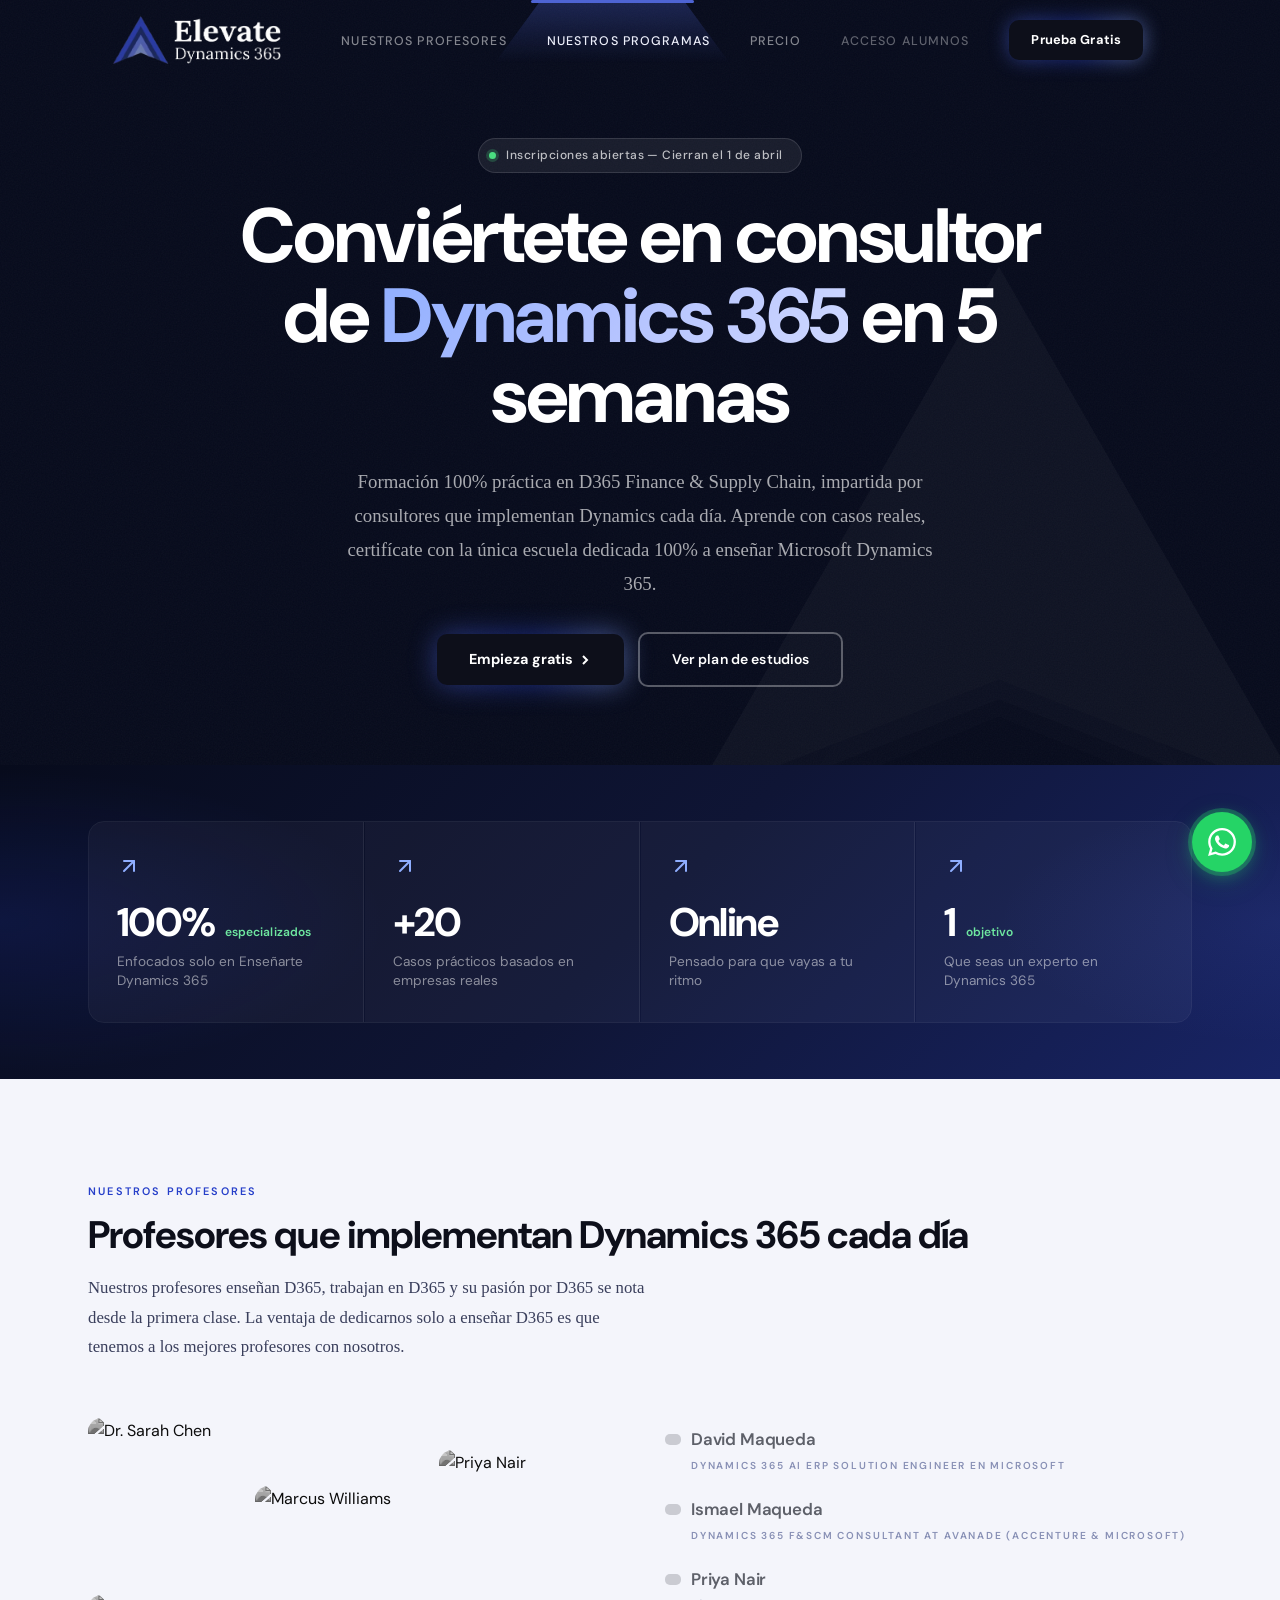
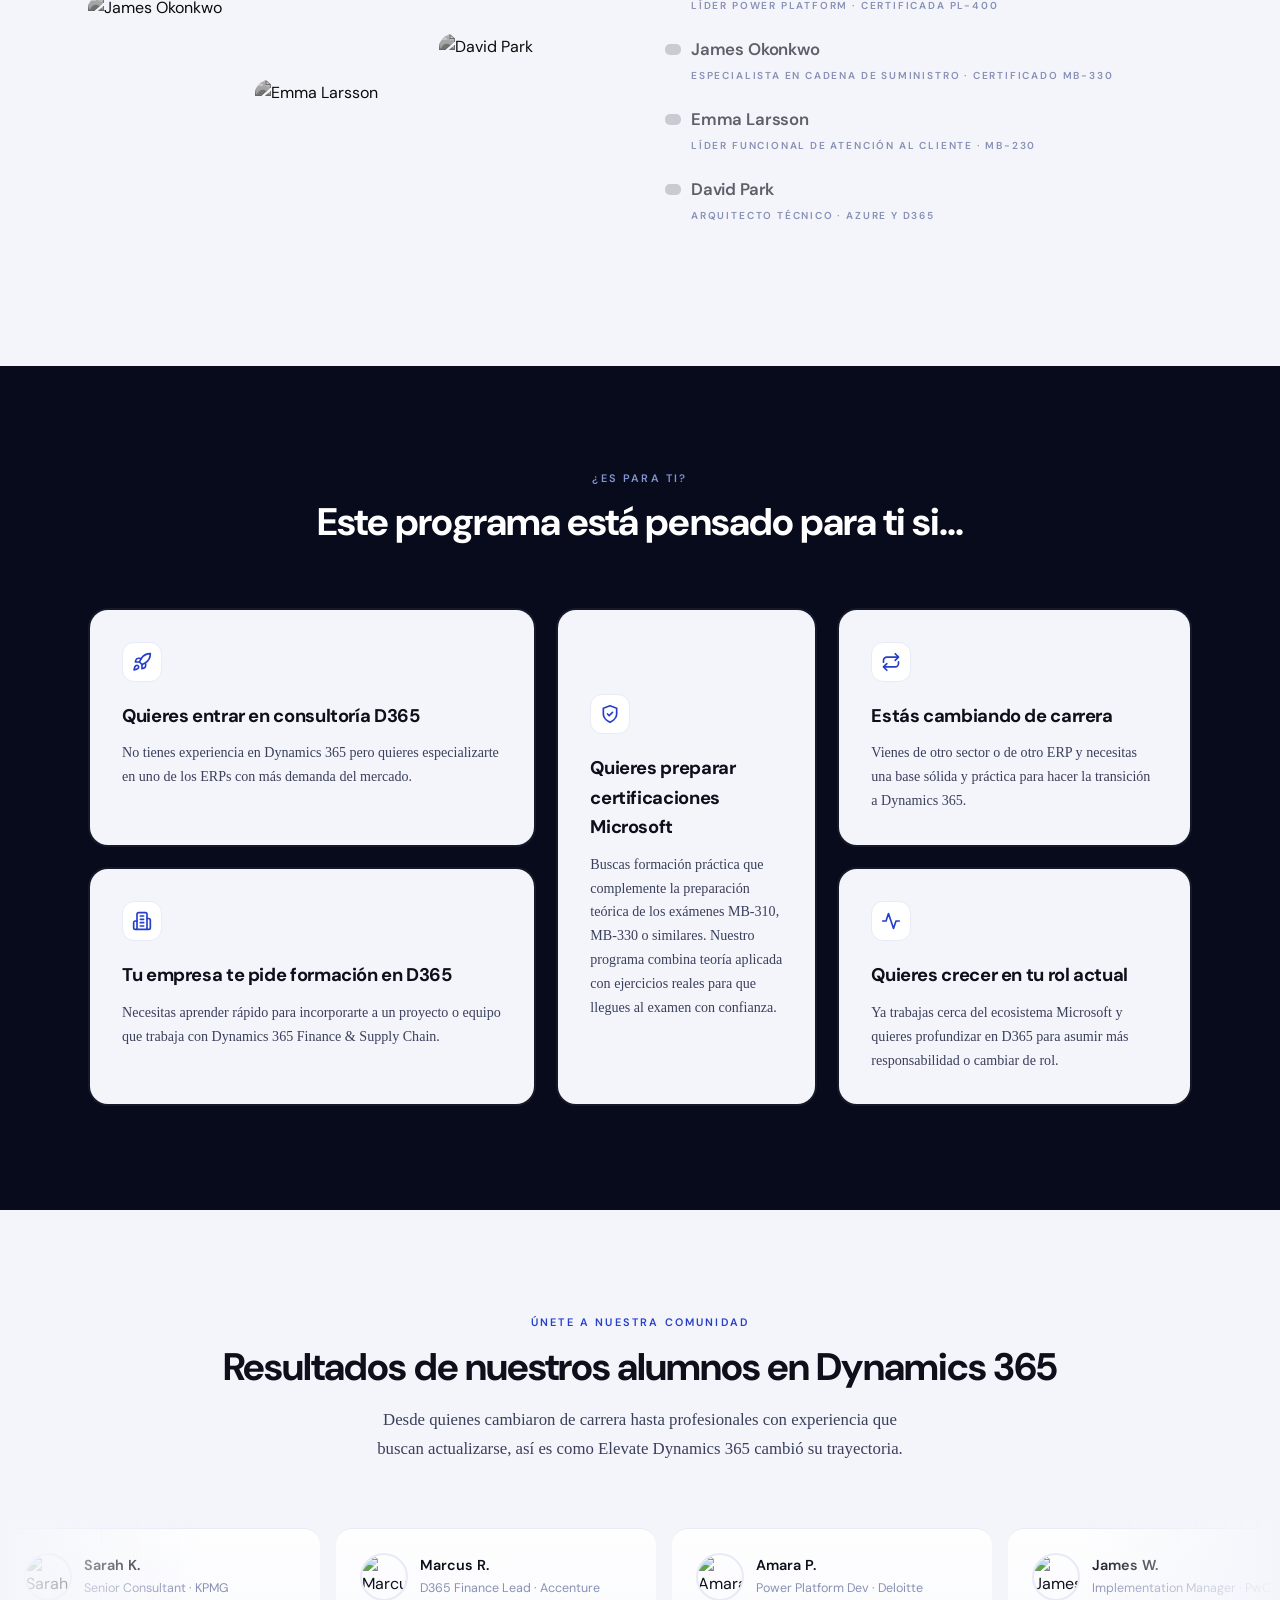
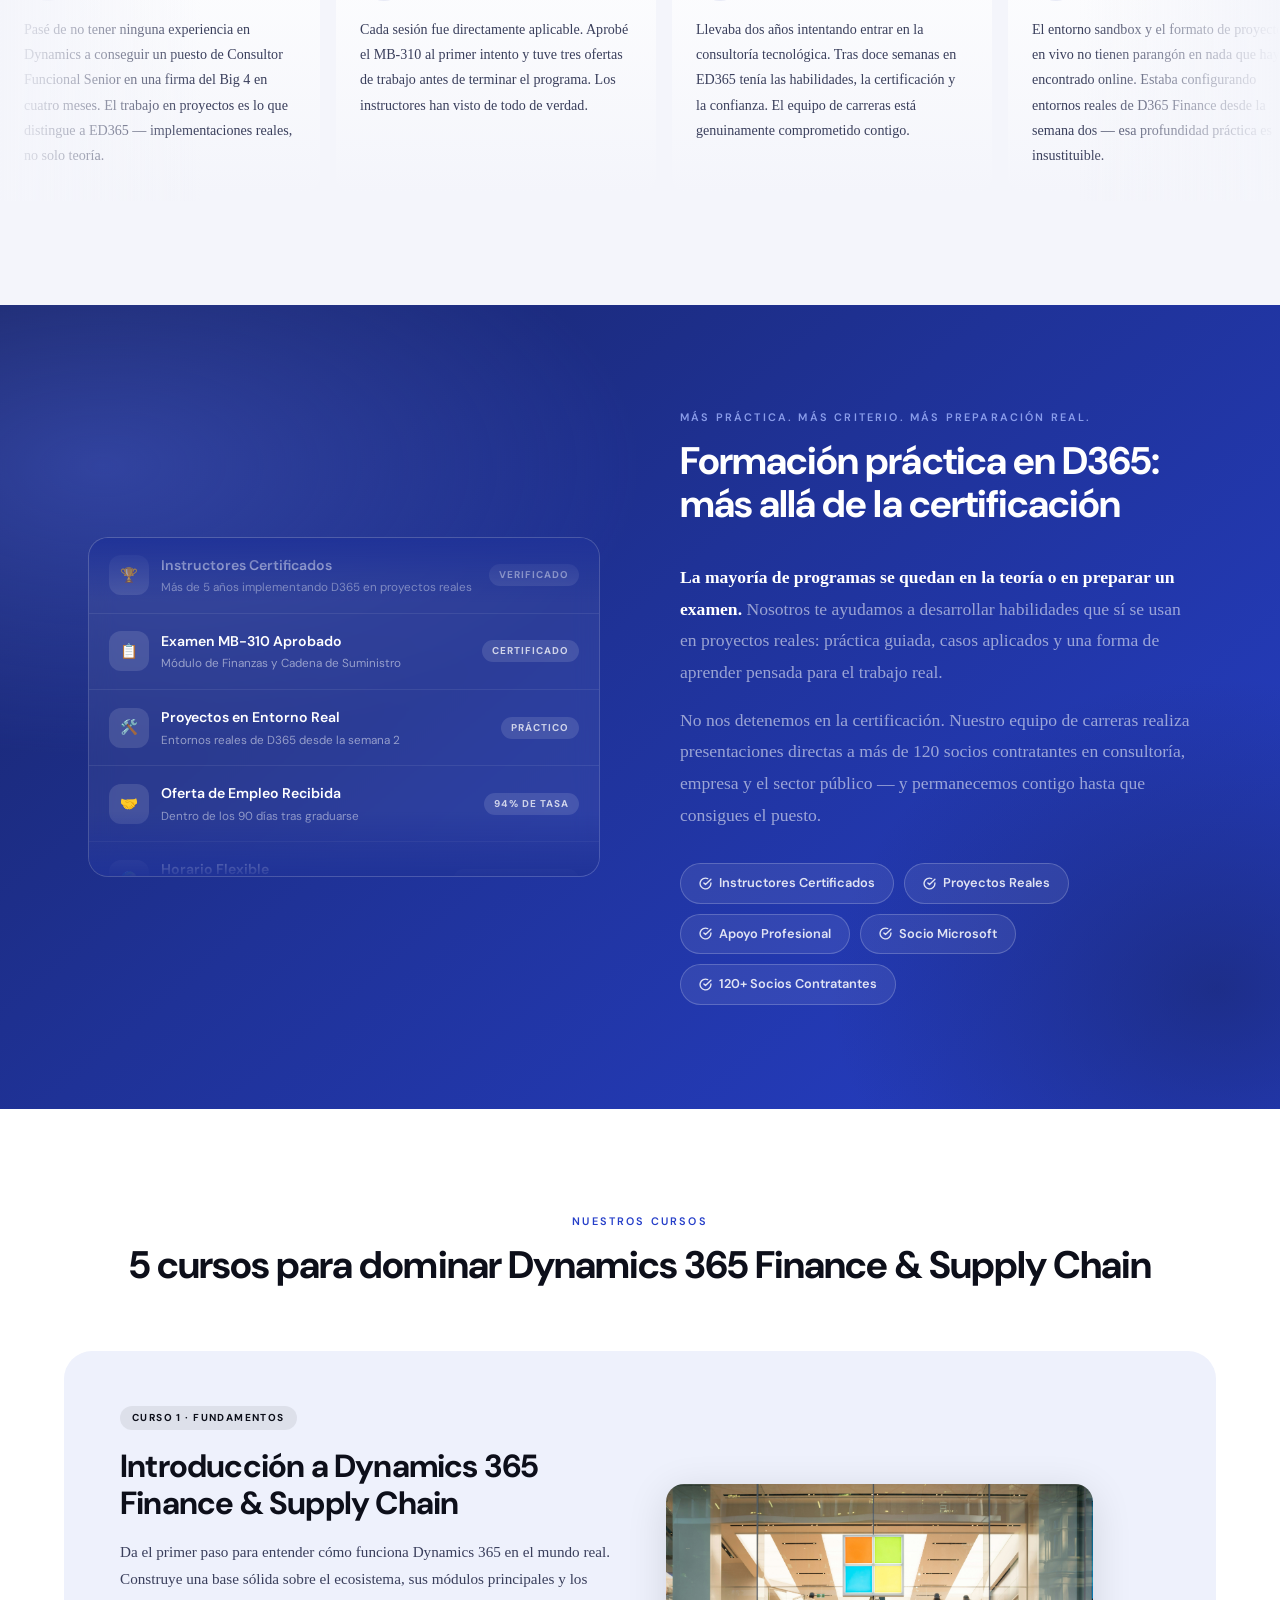
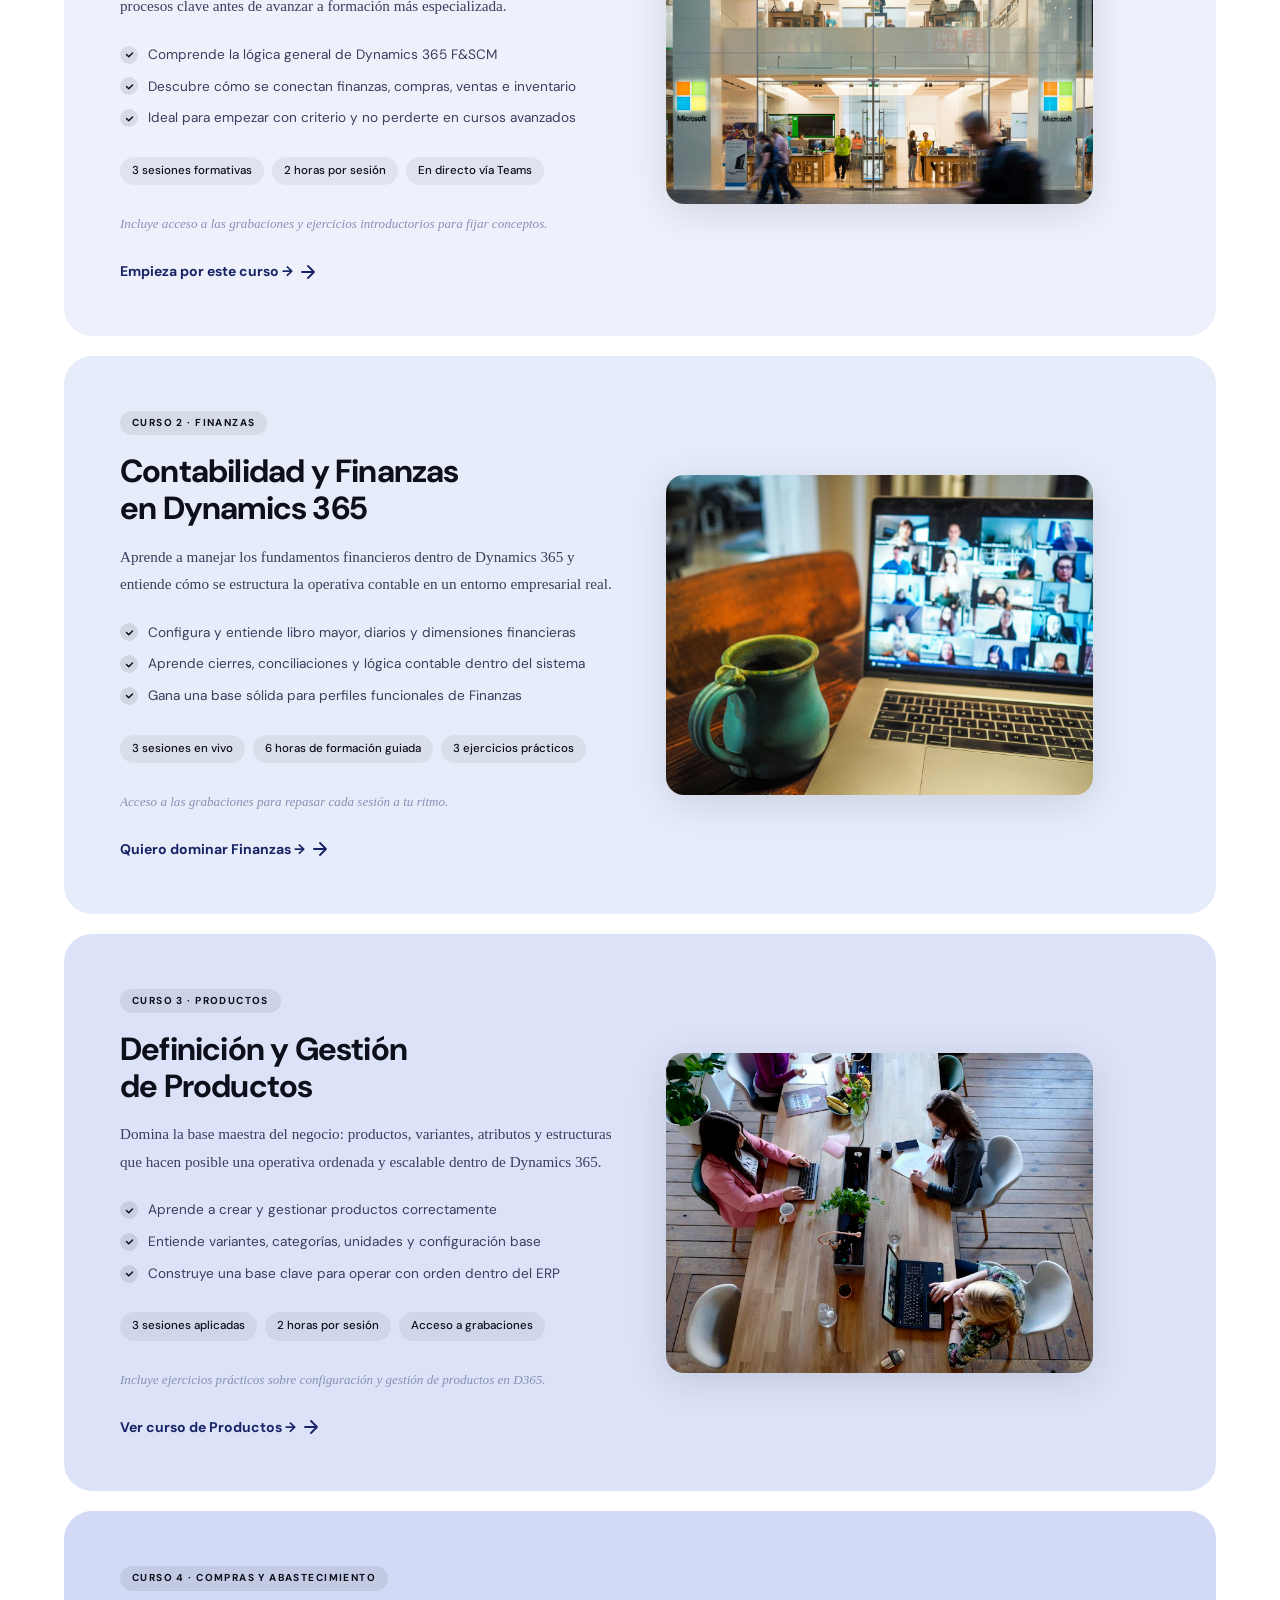
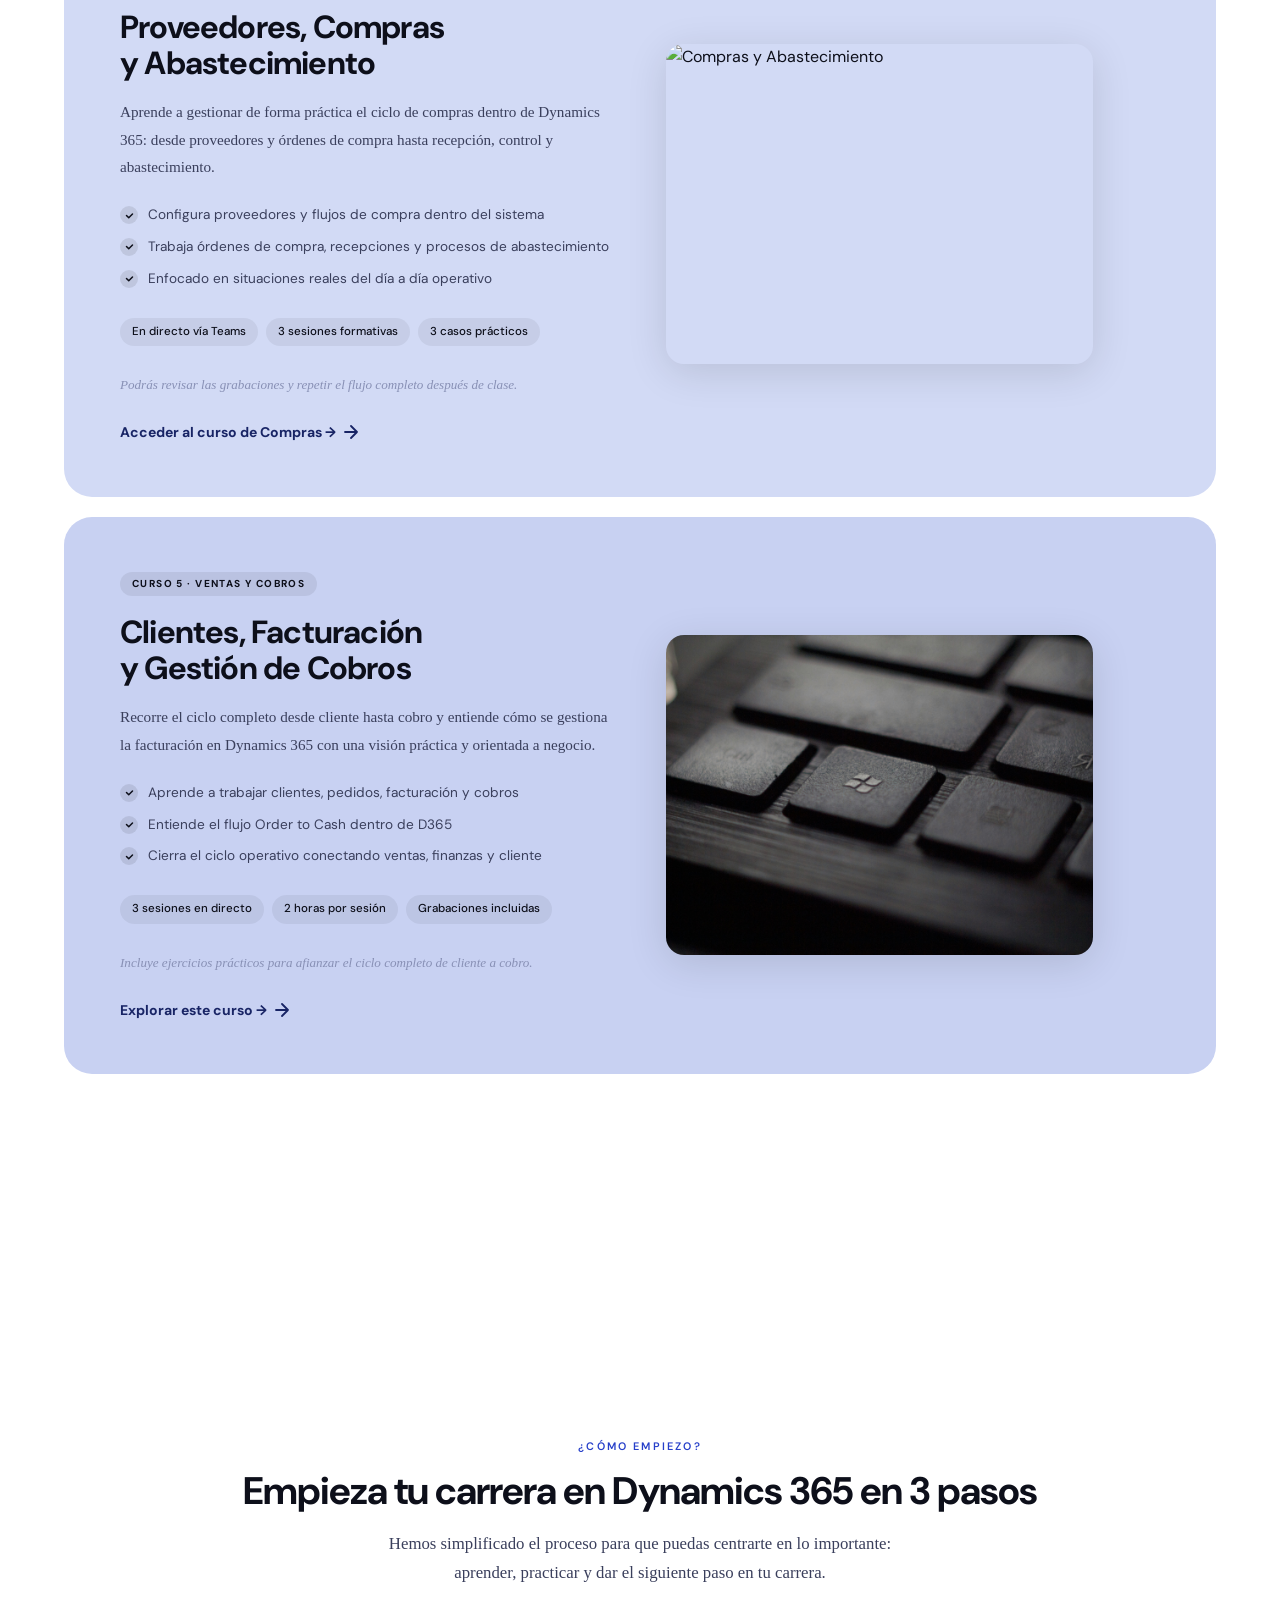
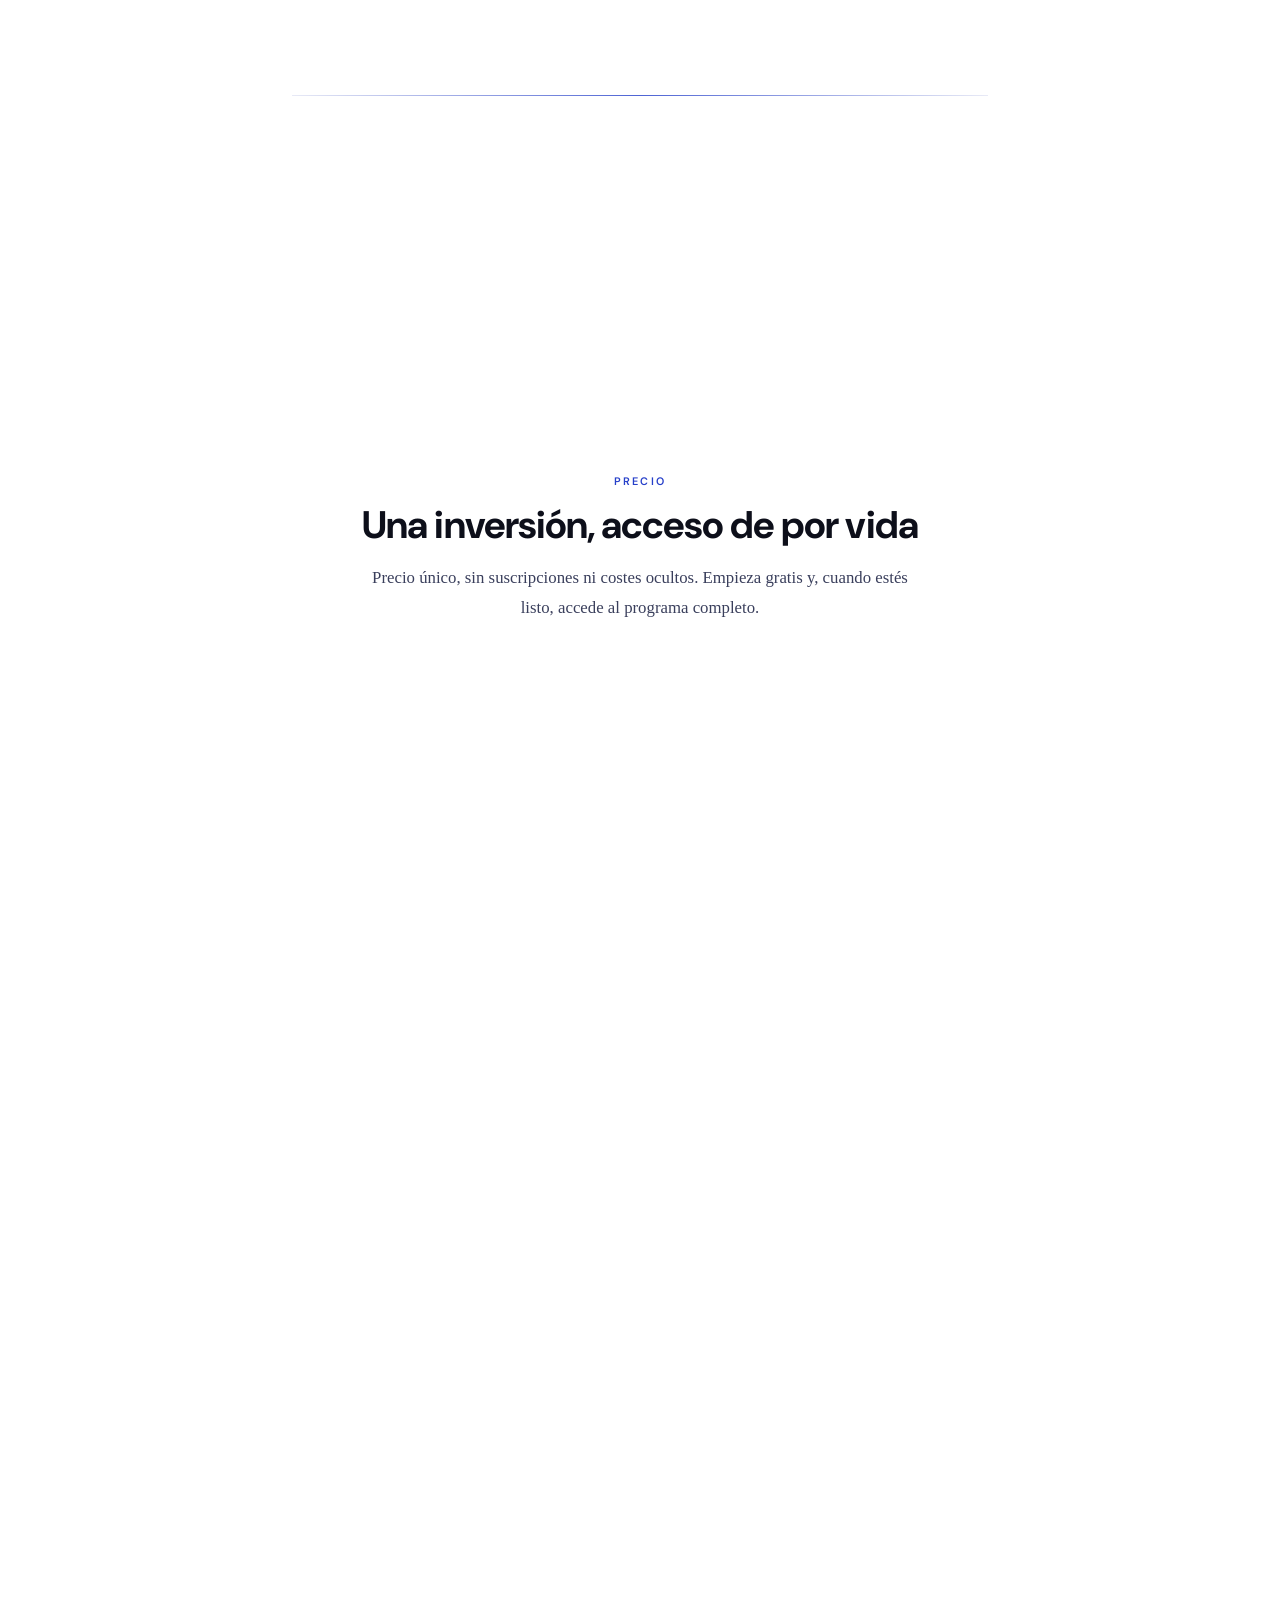
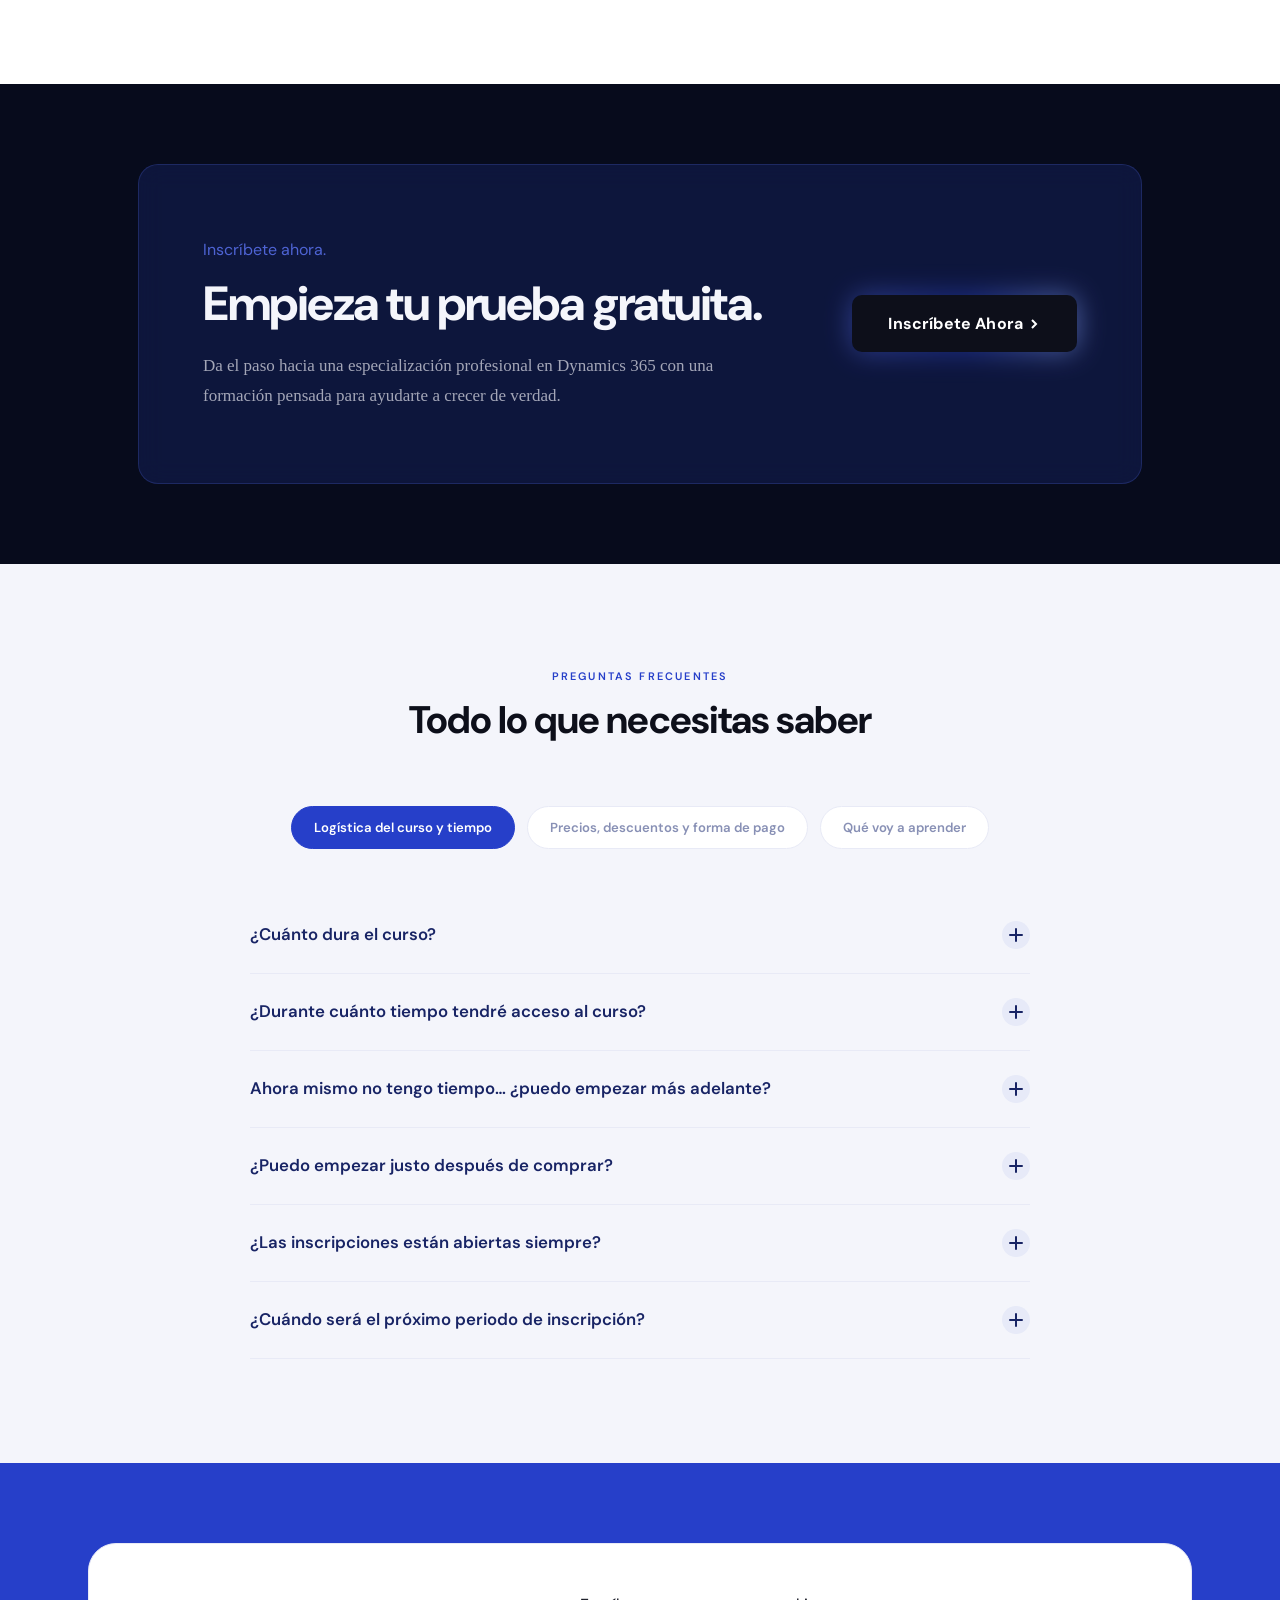
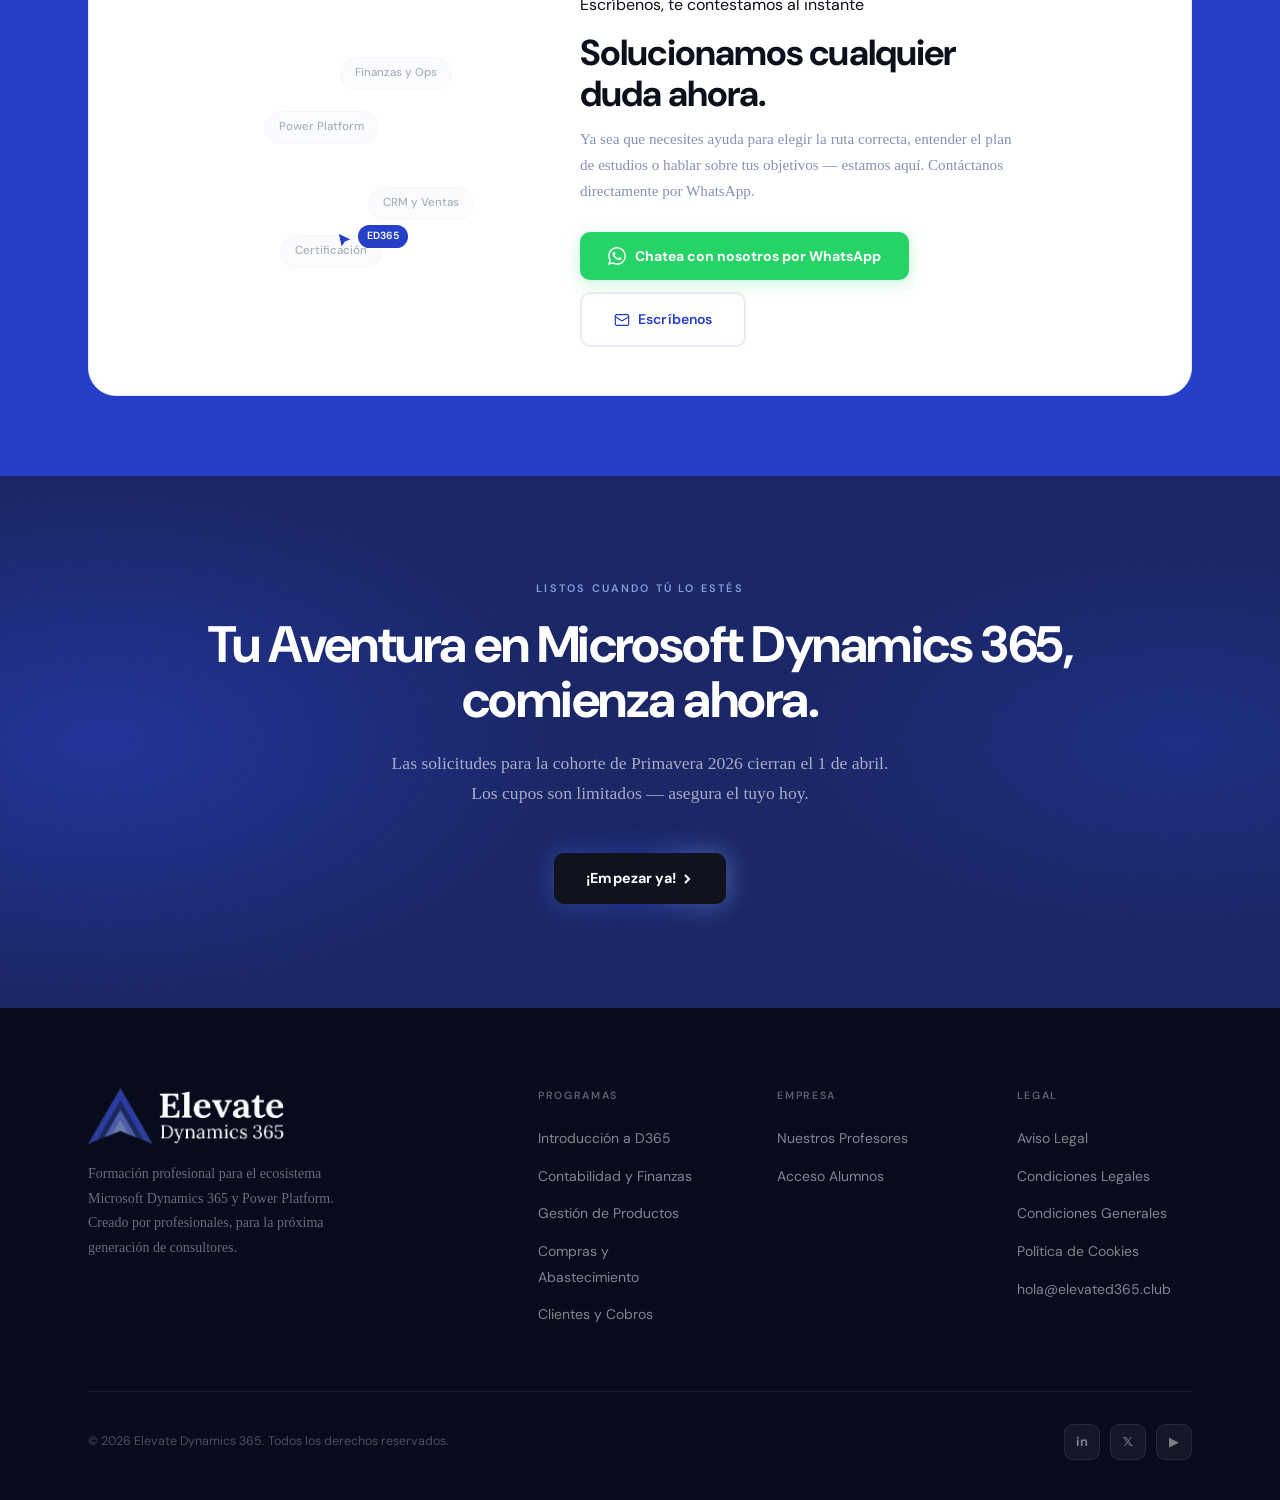
==== index.html @ 73c4bcea "Unify footer across all pages with consistent legal links Co-Authored-By: Claude Opus 4.6 (1M contex" ====
<!DOCTYPE html>
<html lang="es">
<head>
  <meta charset="UTF-8">
  <meta name="viewport" content="width=device-width, initial-scale=1.0">
  <title>Curso Dynamics 365 Finance &amp; Supply Chain | Elevate D365 — Formación Profesional</title>
  <meta name="description" content="Curso especializado en Microsoft Dynamics 365 Finance & Supply Chain. Clases en vivo con consultores certificados, ejercicios en entorno real de D365 y acceso de por vida. Empieza gratis.">
  <link rel="canonical" href="https://elevated365.club/">
  <link rel="icon" type="image/svg+xml" href="/favicon.svg">
  <!-- Open Graph -->
  <meta property="og:title" content="Curso Dynamics 365 Finance & Supply Chain | Elevate D365">
  <meta property="og:description" content="Formación práctica en D365 F&SCM con consultores certificados. 5 cursos, +24h de contenido en vivo, ejercicios en entorno real. Empieza gratis.">
  <meta property="og:type" content="website">
  <meta property="og:url" content="https://elevated365.club/">
  <meta property="og:image" content="https://elevated365.club/og-image.jpg">
  <meta property="og:locale" content="es_ES">
  <!-- Twitter Card -->
  <meta name="twitter:card" content="summary_large_image">
  <meta name="twitter:title" content="Curso Dynamics 365 Finance & Supply Chain | Elevate D365">
  <meta name="twitter:description" content="Formación práctica en D365 con consultores certificados. Empieza gratis.">
  <link rel="preconnect" href="https://fonts.googleapis.com">
  <link rel="preconnect" href="https://fonts.gstatic.com" crossorigin>
  <link href="https://fonts.googleapis.com/css2?family=DM+Sans:wght@400;500;600;700&display=swap" rel="stylesheet">
  <style>
    :root {
      --primary: #263FC9;
      --primary-dark: #182465;
      --primary-mid: #1F3297;
      --primary-light: #4E64D4;
      --white: #ffffff;
      --off-white: #F4F5FB;
      --gray-100: #E8EAF6;
      --gray-400: #8890B5;
      --gray-500: #6B7199;
      --gray-700: #3A3F5C;
      --black: #0D0F1A;
      --font-brand: 'DM Sans', system-ui, sans-serif;
      --font-body: 'Georgia', 'Times New Roman', serif;
      --shadow-sm: 0 1px 2px rgba(38,63,201,.04), 0 2px 6px rgba(38,63,201,.05);
      --shadow-md: 0 1px 2px rgba(38,63,201,.04), 0 4px 12px rgba(38,63,201,.07), 0 12px 28px rgba(38,63,201,.07);
      --shadow-hover: 0 4px 8px rgba(38,63,201,.06), 0 16px 40px rgba(38,63,201,.14), 0 32px 64px rgba(38,63,201,.08);
      --ease-spring: cubic-bezier(0.34,1.56,0.64,1);
      --ease-out: cubic-bezier(0.16,1,0.3,1);
    }

    *, *::before, *::after { box-sizing: border-box; margin: 0; padding: 0; }
    html { scroll-behavior: smooth; font-size: 16px; }
    body {
      font-family: var(--font-brand);
      background: var(--white);
      color: var(--black);
      line-height: 1.6;
      -webkit-font-smoothing: antialiased;
      overflow-x: hidden;
    }
    img { display: block; max-width: 100%; }
    a { text-decoration: none; color: inherit; }
    button { cursor: pointer; border: none; background: none; font: inherit; }

    /* ── GRAIN ── */
    .grain::after {
      content: '';
      position: absolute; inset: 0;
      opacity: .04;
      background-image: url("data:image/svg+xml,%3Csvg xmlns='http://www.w3.org/2000/svg' width='300' height='300'%3E%3Cfilter id='n'%3E%3CfeTurbulence type='fractalNoise' baseFrequency='.75' numOctaves='4' stitchTiles='stitch'/%3E%3C/filter%3E%3Crect width='300' height='300' filter='url(%23n)'/%3E%3C/svg%3E");
      pointer-events: none; z-index: 2;
    }

    /* ── LAYOUT ── */
    .container { max-width: 1200px; margin: 0 auto; padding: 0 48px; }

    /* ── BUTTONS ── */
    .btn {
      display: inline-flex; align-items: center; gap: 8px;
      font-family: var(--font-brand); font-weight: 600; font-size: .875rem;
      letter-spacing: .01em; padding: 14px 32px;
      border-radius: 10px; border: 2px solid transparent;
      transition: transform .2s var(--ease-spring), box-shadow .2s var(--ease-out), background .15s ease, color .15s ease, border-color .15s ease;
    }
    .btn:hover { transform: translateY(-2px); }
    .btn:active { transform: translateY(0); }
    .btn:focus-visible { outline: 2px solid var(--primary); outline-offset: 3px; border-radius: 10px; }

    .btn-white { background: var(--white); color: var(--primary-dark); box-shadow: var(--shadow-sm); }
    .btn-white:hover { box-shadow: 0 8px 28px rgba(38,63,201,.18); }

    .btn-outline-white { background: transparent; color: var(--white); border-color: rgba(255,255,255,.32); }
    .btn-outline-white:hover { background: rgba(255,255,255,.08); border-color: rgba(255,255,255,.6); }

    .btn-blue { background: var(--primary); color: var(--white); box-shadow: var(--shadow-sm); }
    .btn-blue:hover { background: var(--primary-mid); box-shadow: 0 8px 28px rgba(38,63,201,.32); }
    .btn-blue:focus-visible { outline-color: var(--primary); }

    /* ── GLOW CTA BUTTON ── */
    .btn-cta-wrap {
      position: relative; display: inline-flex;
      align-items: center; justify-content: center;
    }
    .btn-cta-glow {
      position: absolute; inset: 0; border-radius: 12px;
      background: linear-gradient(90deg, #4E64D4, #263FC9, #8FAEFF);
      filter: blur(14px);
      opacity: 0.55;
      transition: opacity 1s ease, filter 1s ease;
      pointer-events: none;
    }
    .btn-cta-wrap:hover .btn-cta-glow {
      opacity: 1; filter: blur(20px);
      transition-duration: .2s;
    }
    .btn-cta {
      position: relative; z-index: 1;
      display: inline-flex; align-items: center; gap: 8px;
      padding: 14px 32px; border-radius: 10px;
      background: #0D0F1A; color: #fff;
      font-family: var(--font-brand); font-size: .9rem; font-weight: 700;
      letter-spacing: .01em; text-decoration: none; white-space: nowrap;
      transition: transform .2s var(--ease-spring), background .15s ease;
    }
    .btn-cta:hover { transform: translateY(-2px); background: #1a1f36; }
    .btn-cta:active { transform: translateY(0); }
    .btn-cta:focus-visible { outline: 2px solid var(--primary-light); outline-offset: 3px; border-radius: 10px; }
    /* animated arrow */
    .btn-cta .cta-line { opacity: 0; transition: opacity .2s ease; }
    .btn-cta:hover .cta-line { opacity: 1; }
    .btn-cta .cta-head { transition: transform .2s ease; }
    .btn-cta:hover .cta-head { transform: translateX(3px); }

    .btn-ghost { background: transparent; color: var(--primary); border-color: var(--gray-100); }
    .btn-ghost:hover { border-color: var(--primary-light); background: rgba(38,63,201,.03); }

    /* ── NAV ── */
    .nav {
      position: fixed; top: 0; left: 0; right: 0; z-index: 100;
      height: 80px; display: flex; align-items: center;
      transition: background .3s ease, box-shadow .3s ease;
    }
    .nav.scrolled {
      background: rgba(255,255,255,.94);
      backdrop-filter: blur(16px);
      -webkit-backdrop-filter: blur(16px);
      box-shadow: 0 1px 0 rgba(38,63,201,.06), 0 4px 24px rgba(38,63,201,.06);
    }
    .nav-inner { display: flex; align-items: center; justify-content: space-between; width: 100%; gap: 24px; }
    .nav-logo { display: flex; align-items: center; flex-shrink: 0; margin-right: 36px; }
    .nav-logo img { height: 48px; width: auto; }
    .nav.scrolled .nav-logo img { height: 40px; width: auto; }
    .nav-logo-dark { display: none !important; }
    .nav-logo-light { display: block !important; }
    .nav.scrolled .nav-logo-dark { display: block !important; }
    .nav.scrolled .nav-logo-light { display: none !important; }

    .nav-links { display: flex; align-items: center; gap: 40px; list-style: none; flex-shrink: 0; }
    .nav-links a {
      font-family: var(--font-brand); font-size: .78rem; font-weight: 500;
      text-transform: uppercase; letter-spacing: .09em;
      color: rgba(255,255,255,.5);
      white-space: nowrap;
      transition: color .2s ease, opacity .2s ease;
    }
    .nav-links a:hover { color: rgba(255,255,255,.85); }
    .nav-links a.ll-active { color: var(--white); }
    .nav-links a:focus-visible { outline: 2px solid rgba(255,255,255,.6); outline-offset: 4px; border-radius: 2px; }
    .nav.scrolled .nav-links a { color: var(--gray-400); }
    .nav.scrolled .nav-links a:hover { color: var(--primary); }
    .nav.scrolled .nav-links a.ll-active { color: var(--primary-dark); }

    /* ── LIMELIGHT ── */
    #nav-limelight {
      position: absolute;
      top: 0;
      height: 3px;
      border-radius: 9999px;
      background: var(--primary-light);
      pointer-events: none;
      z-index: 200;
      opacity: 0;
      transition: left .35s cubic-bezier(0.16,1,0.3,1), width .35s cubic-bezier(0.16,1,0.3,1), opacity .2s ease;
    }
    #nav-limelight-glow {
      position: absolute;
      left: -40%;
      top: 3px;
      width: 180%;
      height: 60px;
      clip-path: polygon(10% 100%, 25% 0, 75% 0, 90% 100%);
      background: linear-gradient(to bottom, rgba(78,100,212,0.28), transparent);
      pointer-events: none;
    }
    .nav.scrolled #nav-limelight {
      background: var(--primary);
      box-shadow: 0 0 12px rgba(38,63,201,0.5);
    }
    .nav.scrolled #nav-limelight-glow {
      background: linear-gradient(to bottom, rgba(38,63,201,0.2), transparent);
    }

    .nav-cta {
      font-family: var(--font-brand); font-weight: 600; font-size: .8rem;
      padding: 10px 24px; border-radius: 10px; white-space: nowrap; flex-shrink: 0;
      background: rgba(255,255,255,.1); color: var(--white);
      border: 1.5px solid rgba(255,255,255,.22);
      transition: background .15s ease, border-color .15s ease, transform .2s var(--ease-spring);
    }
    .nav-cta:hover { background: rgba(255,255,255,.18); border-color: rgba(255,255,255,.5); transform: translateY(-1px); }
    .nav-cta:active { transform: translateY(0); }
    .nav-cta:focus-visible { outline: 2px solid var(--white); outline-offset: 3px; border-radius: 10px; }
    .nav.scrolled .nav-cta { background: var(--primary); color: var(--white); border-color: var(--primary); }
    .nav.scrolled .nav-cta:hover { background: var(--primary-mid); border-color: var(--primary-mid); }
    .nav.scrolled .nav-cta:focus-visible { outline-color: var(--primary); }

    /* ── HERO ── */
    .hero {
      position: relative; min-height: 85vh;
      display: flex; flex-direction: column; align-items: center; justify-content: center;
      text-align: center; overflow: hidden;
      background: #070b1c;
      padding: 120px 48px 60px;
    }
    #hero-canvas {
      position: absolute; inset: 0;
      width: 100%; height: 100%;
      z-index: 0; pointer-events: none; display: block;
    }
    @keyframes float {
      0%, 100% { transform: translateY(0px); }
      50% { transform: translateY(-10px); }
    }
    .float-anim { animation: float 6s ease-in-out infinite; }
    /* decorative chevron echo */
    .hero-deco {
      position: absolute; bottom: -8%; right: -4%;
      width: 52%; max-width: 680px;
      opacity: .032; z-index: 1; pointer-events: none;
    }
    .hero-content { position: relative; z-index: 3; max-width: 860px; }

    .hero-badge {
      display: inline-flex; align-items: center; gap: 10px;
      padding: 7px 18px 7px 10px; border-radius: 100px;
      background: rgba(255,255,255,.07); border: 1px solid rgba(255,255,255,.12);
      margin-bottom: 24px;
    }
    .badge-dot {
      width: 7px; height: 7px; border-radius: 50%;
      background: #4ade80;
      box-shadow: 0 0 0 3px rgba(74,222,128,.22);
      animation: blink 2.5s ease-in-out infinite;
    }
    @keyframes blink {
      0%,100% { box-shadow: 0 0 0 3px rgba(74,222,128,.22); }
      50% { box-shadow: 0 0 0 7px rgba(74,222,128,.08); }
    }
    .badge-text {
      font-family: var(--font-brand); font-size: .75rem; font-weight: 500;
      letter-spacing: .04em; color: rgba(255,255,255,.72);
    }

    .hero h1 {
      font-family: var(--font-brand);
      font-size: clamp(2.8rem, 6vw, 5.25rem);
      font-weight: 700; line-height: 1.04; letter-spacing: -.03em;
      color: var(--white); margin-bottom: 28px;
    }
    .hero h1 em {
      font-style: normal;
      background: linear-gradient(130deg, #8FAEFF 0%, #b3c2ff 50%, #d0d9ff 100%);
      -webkit-background-clip: text; -webkit-text-fill-color: transparent; background-clip: text;
    }
    .hero-sub {
      font-family: var(--font-body);
      font-size: clamp(1rem, 1.5vw, 1.175rem);
      line-height: 1.8; color: rgba(255,255,255,.65);
      max-width: 600px; margin: 0 auto 32px;
    }
    .hero-actions {
      display: flex; align-items: center; justify-content: center; gap: 14px; flex-wrap: wrap;
    }
    .scroll-hint {
      position: absolute; bottom: 24px; left: 50%; transform: translateX(-50%);
      z-index: 3; display: flex; flex-direction: column; align-items: center; gap: 8px;
    }
    .scroll-hint span {
      font-family: var(--font-brand); font-size: .62rem; text-transform: uppercase;
      letter-spacing: .2em; color: rgba(255,255,255,.3);
    }
    .scroll-line {
      width: 1px; height: 44px;
      background: linear-gradient(to bottom, rgba(255,255,255,.28), transparent);
      animation: lineDown 2s var(--ease-out) infinite;
    }
    @keyframes lineDown {
      0% { opacity: 1; transform: scaleY(1); transform-origin: top; }
      80% { opacity: 0; transform: scaleY(0.2); transform-origin: top; }
      100% { opacity: 0; }
    }

    /* ── STATS CARDS ── */
    .stats-section {
      padding: 56px 0;
      background: linear-gradient(135deg, #070b1c 0%, #0f1535 50%, #182465 100%);
      position: relative; overflow: hidden;
    }
    .stats-section::before {
      content: ''; position: absolute; inset: 0;
      background:
        radial-gradient(ellipse 50% 80% at 0% 50%, rgba(38,63,201,.18) 0%, transparent 60%),
        radial-gradient(ellipse 40% 70% at 100% 50%, rgba(78,100,212,.12) 0%, transparent 55%);
      pointer-events: none;
    }
    .stats-grid {
      display: grid; grid-template-columns: repeat(4,1fr); gap: 1px;
      border: 1px solid rgba(255,255,255,.08); border-radius: 16px; overflow: hidden;
      position: relative; z-index: 1;
    }
    .stat-card {
      display: flex; flex-direction: column; justify-content: space-between;
      padding: 32px 28px;
      background: rgba(255,255,255,.035);
      border-right: 1px solid rgba(255,255,255,.08);
      transition: background .25s ease, transform .25s var(--ease-spring);
      min-height: 172px;
    }
    .stat-card:last-child { border-right: none; }
    .stat-card:hover {
      background: rgba(255,255,255,.07);
      transform: translateY(-2px);
    }
    .stat-card-icon {
      width: 24px; height: 24px; margin-bottom: 24px;
    }
    .stat-card-icon svg { width: 100%; height: 100%; }
    .stat-card-icon.up svg { stroke: #8FAEFF; }
    .stat-card-icon.down svg { stroke: #ff7a7a; }
    .stat-value-row {
      display: flex; align-items: flex-end; gap: 10px; flex-wrap: wrap;
      margin-bottom: 10px;
    }
    .stat-value {
      font-family: var(--font-brand); font-size: 2.5rem; font-weight: 700;
      letter-spacing: -.04em; line-height: 1; color: #fff;
    }
    .stat-delta {
      font-family: var(--font-brand); font-size: .75rem; font-weight: 600;
      letter-spacing: .01em; line-height: 1; margin-bottom: 4px;
    }
    .stat-delta.pos { color: #6ee7a0; }
    .stat-delta.neg { color: #ff8a8a; }
    .stat-label {
      font-family: var(--font-brand); font-size: .85rem; font-weight: 400;
      color: rgba(255,255,255,.5); line-height: 1.4;
    }

    /* ── SECTION BASE ── */
    .section { padding: 104px 0; }
    .section-alt { background: var(--off-white); }

    .section-header { margin-bottom: 64px; }
    .section-header.centered { text-align: center; }
    .section-header .lbl {
      font-family: var(--font-brand); font-size: .68rem; font-weight: 600;
      text-transform: uppercase; letter-spacing: .2em; color: var(--primary); margin-bottom: 14px;
    }
    .section-header h2 {
      font-family: var(--font-brand);
      font-size: clamp(1.75rem, 3vw, 2.75rem);
      font-weight: 700; line-height: 1.12; letter-spacing: -.025em;
      color: var(--black); margin-bottom: 16px;
    }
    .section-header p {
      font-family: var(--font-body); font-size: 1.05rem;
      color: var(--gray-700); line-height: 1.75; max-width: 560px;
    }
    .section-header.centered p { margin: 0 auto; }

    /* ── FAQ ── */
    .faq-section { padding: 104px 0; background: var(--off-white); }
    .faq-categories { display: flex; justify-content: center; gap: 12px; margin-bottom: 48px; flex-wrap: wrap; }
    .faq-cat-btn {
      font-family: var(--font-brand); font-size: .82rem; font-weight: 600;
      padding: 10px 22px; border-radius: 100px; border: 1.5px solid var(--gray-100);
      background: var(--white); color: var(--gray-400); cursor: pointer;
      transition: background .2s ease, color .2s ease, border-color .2s ease, transform .2s var(--ease-spring);
    }
    .faq-cat-btn:hover { border-color: var(--primary-light); color: var(--primary); transform: translateY(-1px); }
    .faq-cat-btn.active { background: var(--primary); color: var(--white); border-color: var(--primary); }
    .faq-cat-btn:focus-visible { outline: 2px solid var(--primary); outline-offset: 3px; }
    .faq-group { display: none; max-width: 780px; margin: 0 auto; }
    .faq-group.active { display: block; }
    .faq-item {
      border-bottom: 1px solid var(--gray-100);
    }
    .faq-question {
      display: flex; align-items: center; justify-content: space-between; gap: 16px;
      width: 100%; padding: 24px 0; border: none; background: none; cursor: pointer;
      font-family: var(--font-brand); font-size: 1.05rem; font-weight: 600;
      color: var(--primary-dark); text-align: left; line-height: 1.4;
      transition: color .2s ease;
    }
    .faq-question:hover { color: var(--primary); }
    .faq-question:focus-visible { outline: 2px solid var(--primary); outline-offset: 4px; border-radius: 4px; }
    .faq-icon {
      flex-shrink: 0; width: 28px; height: 28px; border-radius: 50%;
      background: rgba(38,63,201,.06); display: flex; align-items: center; justify-content: center;
      transition: transform .3s var(--ease-spring), background .2s ease;
    }
    .faq-item.open .faq-icon { transform: rotate(45deg); background: rgba(38,63,201,.12); }
    .faq-icon svg { width: 14px; height: 14px; }
    .faq-answer {
      max-height: 0; overflow: hidden; transition: max-height .4s var(--ease-out), opacity .3s ease;
      opacity: 0;
    }
    .faq-item.open .faq-answer { opacity: 1; }
    .faq-answer-inner {
      padding: 0 0 24px 0;
      font-family: var(--font-body); font-size: .92rem; color: var(--gray-500);
      line-height: 1.75;
    }
    .faq-answer-inner ul {
      list-style: none; padding: 0; margin: 12px 0;
    }
    .faq-answer-inner ul li {
      padding: 4px 0 4px 20px; position: relative;
    }
    .faq-answer-inner ul li::before {
      content: ''; position: absolute; left: 0; top: 12px;
      width: 6px; height: 6px; border-radius: 50%; background: var(--primary-light);
    }
    .faq-answer-inner ol {
      padding-left: 20px; margin: 12px 0;
    }
    .faq-answer-inner ol li { padding: 4px 0; }
    .faq-answer-inner strong { color: var(--primary-dark); font-weight: 600; }
    @media (max-width: 680px) {
      .faq-question { font-size: .95rem; padding: 20px 0; }
      .faq-answer-inner { font-size: .88rem; }
      .faq-categories { gap: 8px; }
      .faq-cat-btn { font-size: .75rem; padding: 8px 16px; }
    }

    /* ── WHATSAPP FLOATING BUTTON ── */
    .wa-float {
      position: fixed; bottom: 28px; right: 28px; z-index: 999;
      display: flex; align-items: center; gap: 0;
    }
    .wa-float-tooltip {
      background: var(--white); color: var(--gray-700);
      font-family: var(--font-brand); font-size: .82rem; font-weight: 600;
      padding: 10px 18px; border-radius: 12px 0 0 12px;
      box-shadow: 0 4px 20px rgba(0,0,0,.1); white-space: nowrap;
      opacity: 0; transform: translateX(10px); pointer-events: none;
      transition: opacity .25s ease, transform .25s var(--ease-spring);
    }
    .wa-float:hover .wa-float-tooltip { opacity: 1; transform: translateX(0); pointer-events: auto; }
    .wa-float-btn {
      width: 60px; height: 60px; border-radius: 50%; background: #25d366;
      display: flex; align-items: center; justify-content: center;
      box-shadow: 0 4px 16px rgba(37,211,102,.35), 0 8px 32px rgba(37,211,102,.15);
      transition: transform .25s var(--ease-spring), box-shadow .25s ease;
      cursor: pointer; text-decoration: none; position: relative;
    }
    .wa-float-btn:hover { transform: scale(1.08); box-shadow: 0 6px 24px rgba(37,211,102,.45), 0 12px 40px rgba(37,211,102,.2); }
    .wa-float-btn:active { transform: scale(1.02); }
    .wa-float-btn::before {
      content: ''; position: absolute; inset: -4px; border-radius: 50%;
      background: rgba(37,211,102,.3); animation: wa-pulse 2.5s ease-in-out infinite; pointer-events: none;
    }
    @keyframes wa-pulse {
      0%, 100% { transform: scale(1); opacity: .6; }
      50% { transform: scale(1.2); opacity: 0; }
    }
    .wa-float-btn svg { width: 28px; height: 28px; fill: white; position: relative; z-index: 1; }
    @media (max-width: 768px) {
      .wa-float { bottom: 20px; right: 20px; }
      .wa-float-btn { width: 52px; height: 52px; }
      .wa-float-btn svg { width: 24px; height: 24px; }
      .wa-float-tooltip { display: none; }
    }



    /* ── PROGRAMS ── */
    .prog-tag {
      display: inline-block;
      font-family: var(--font-brand); font-size: .63rem; font-weight: 600;
      text-transform: uppercase; letter-spacing: .12em;
      padding: 4px 12px; border-radius: 100px;
      background: rgba(38,63,201,.07); color: var(--primary-mid); margin-bottom: 14px;
    }
    .prog-title {
      font-family: var(--font-brand); font-size: 1.3rem; font-weight: 700;
      letter-spacing: -.015em; line-height: 1.2; color: var(--black); margin-bottom: 10px;
    }
    .prog-desc {
      font-family: var(--font-body); font-size: .9rem;
      line-height: 1.75; color: var(--gray-700); margin-bottom: 20px;
    }
    .prog-learns { display: flex; flex-direction: column; gap: 9px; margin-bottom: 24px; }
    .prog-learn-item { display: flex; align-items: center; gap: 10px; }
    .prog-learn-icon {
      width: 20px; height: 20px; border-radius: 50%; flex-shrink: 0;
      background: rgba(38,63,201,.09); color: var(--primary);
      display: flex; align-items: center; justify-content: center;
    }
    .prog-learn-text { font-family: var(--font-brand); font-size: .875rem; color: var(--gray-700); }
    .prog-meta {
      display: flex; gap: 24px; flex-wrap: wrap;
      padding-top: 20px; border-top: 1px solid var(--gray-100); margin-bottom: 20px;
    }
    .pm-item { display: flex; flex-direction: column; gap: 3px; }
    .pm-lbl {
      font-family: var(--font-brand); font-size: .62rem; font-weight: 500;
      text-transform: uppercase; letter-spacing: .1em; color: var(--gray-400);
    }
    .pm-val { font-family: var(--font-brand); font-size: .85rem; font-weight: 600; color: var(--black); }
    .prog-link {
      display: inline-flex; align-items: center; gap: 6px;
      font-family: var(--font-brand); font-size: .875rem; font-weight: 600;
      color: var(--primary);
      transition: gap .2s var(--ease-spring);
    }
    .prog-link:hover { gap: 12px; }
    .prog-link:focus-visible { outline: 2px solid var(--primary); outline-offset: 3px; border-radius: 2px; }

    /* ── PROGRAMS STICKY CARDS ── */
    .prog-sticky-section { padding: 104px 0 0; }
    .prog-sticky-wrap { display: flex; flex-direction: column; padding-bottom: 240px; }
    .prog-sticky-card {
      position: sticky;
      top: 108px;
      display: grid; grid-template-columns: 1fr 1fr;
      gap: 52px; align-items: center;
      padding: 52px 56px;
      border-radius: 28px;
      margin-bottom: 20px;
      overflow: hidden;
    }
    .prog-sticky-card:nth-child(1) { z-index: 1; background: #EEF1FC; }
    .prog-sticky-card:nth-child(2) { z-index: 2; background: #E6ECFA; }
    .prog-sticky-card:nth-child(3) { z-index: 3; background: #DCE3F8; }
    .prog-sticky-card:nth-child(4) { z-index: 4; background: #D2DAF5; }
    .prog-sticky-card:nth-child(5) { z-index: 5; background: #C8D1F2; }

    .prog-sc-tag {
      display: inline-block;
      font-family: var(--font-brand); font-size: .63rem; font-weight: 700;
      text-transform: uppercase; letter-spacing: .14em;
      padding: 4px 12px; border-radius: 100px;
      background: rgba(0,0,0,.07); color: var(--black);
      margin-bottom: 18px;
    }
    .prog-sc-title {
      font-family: var(--font-brand);
      font-size: clamp(1.5rem, 2.5vw, 2.2rem);
      font-weight: 700; letter-spacing: -.025em; line-height: 1.15;
      color: var(--black); margin-bottom: 16px;
    }
    .prog-sc-desc {
      font-family: var(--font-body); font-size: .95rem;
      line-height: 1.8; color: var(--gray-700); margin-bottom: 24px;
    }
    .prog-sc-bullets { display: flex; flex-direction: column; gap: 10px; margin-bottom: 28px; }
    .prog-sc-bullet { display: flex; align-items: center; gap: 10px; }
    .prog-sc-check {
      width: 18px; height: 18px; border-radius: 50%; flex-shrink: 0;
      background: rgba(0,0,0,.09);
      display: flex; align-items: center; justify-content: center;
    }
    .prog-sc-check svg { width: 9px; height: 9px; }
    .prog-sc-bullet-text { font-family: var(--font-brand); font-size: .85rem; color: var(--gray-700); }
    .prog-sc-meta {
      display: flex; gap: 8px; flex-wrap: wrap; margin-bottom: 28px;
    }
    .prog-sc-chip {
      font-family: var(--font-brand); font-size: .72rem; font-weight: 500;
      padding: 5px 12px; border-radius: 100px;
      background: rgba(0,0,0,.06); color: var(--black);
    }
    .prog-sc-cta {
      display: inline-flex; align-items: center; gap: 8px;
      font-family: var(--font-brand); font-size: .875rem; font-weight: 700;
      color: var(--primary-dark);
      transition: gap .2s var(--ease-spring);
    }
    .prog-sc-cta:hover { gap: 14px; }
    .prog-sc-img {
      border-radius: 18px; overflow: hidden;
      aspect-ratio: 4/3; height: 320px;
      box-shadow: 0 8px 40px rgba(0,0,0,.12);
    }
    .prog-sc-img img {
      width: 100%; height: 100%; object-fit: cover; display: block;
    }
    @media (max-width: 900px) {
      .prog-sticky-card { grid-template-columns: 1fr; gap: 32px; padding: 40px 36px; }
      .prog-sc-img { height: 220px; }
    }
    @media (max-width: 600px) {
      .prog-sticky-card { padding: 32px 24px; border-radius: 20px; }
      .prog-sticky-wrap { padding-bottom: 80px; }
    }

    /* ── WHY ── */
    .why-section {
      position: relative; overflow: hidden; padding: 104px 0;
      background: linear-gradient(140deg, var(--primary-dark) 0%, var(--primary-mid) 45%, var(--primary) 100%);
    }
    .why-section::before {
      content: ''; position: absolute; inset: 0;
      background:
        radial-gradient(ellipse 70% 60% at 8% 20%, rgba(78,100,212,.45) 0%, transparent 60%),
        radial-gradient(ellipse 55% 70% at 95% 85%, rgba(24,36,101,.6) 0%, transparent 55%);
      pointer-events: none;
    }
    .why-layout { display: grid; grid-template-columns: 1fr 1fr; gap: 80px; align-items: center; position: relative; z-index: 1; }

    /* Scrolling feature card */
    .why-scroll-card {
      border-radius: 20px; overflow: hidden;
      border: 1px solid rgba(255,255,255,.14);
      background: rgba(255,255,255,.06);
      backdrop-filter: blur(12px);
      height: 340px; position: relative;
    }
    .why-scroll-inner { height: 100%; overflow: hidden; position: relative; }
    .why-scroll-track {
      display: flex; flex-direction: column; gap: 0;
      animation: why-scroll 16s linear infinite;
    }
    @keyframes why-scroll {
      from { transform: translateY(0); }
      to   { transform: translateY(-50%); }
    }
    .why-scroll-track:hover { animation-play-state: paused; }
    .why-scroll-item {
      display: flex; align-items: center; justify-content: space-between;
      padding: 16px 20px;
      border-bottom: 1px solid rgba(255,255,255,.08);
      gap: 12px;
    }
    .why-scroll-left { display: flex; align-items: center; gap: 12px; }
    .why-scroll-icon {
      width: 40px; height: 40px; border-radius: 12px; flex-shrink: 0;
      background: rgba(255,255,255,.12);
      display: flex; align-items: center; justify-content: center;
      font-size: .9rem;
    }
    .why-scroll-title { font-family: var(--font-brand); font-size: .88rem; font-weight: 600; color: #fff; }
    .why-scroll-sub { font-family: var(--font-brand); font-size: .73rem; color: rgba(255,255,255,.5); margin-top: 2px; }
    .why-scroll-badge {
      font-family: var(--font-brand); font-size: .62rem; font-weight: 700;
      text-transform: uppercase; letter-spacing: .1em;
      padding: 3px 10px; border-radius: 100px;
      background: rgba(255,255,255,.12); color: rgba(255,255,255,.75);
      white-space: nowrap;
    }
    .why-scroll-fade-t {
      position: absolute; top: 0; left: 0; right: 0; height: 64px;
      background: linear-gradient(to bottom, rgba(31,50,151,.95), transparent);
      pointer-events: none; z-index: 2;
    }
    .why-scroll-fade-b {
      position: absolute; bottom: 0; left: 0; right: 0; height: 64px;
      background: linear-gradient(to top, rgba(31,50,151,.95), transparent);
      pointer-events: none; z-index: 2;
    }

    /* Right content */
    .why-content .lbl { color: rgba(165,184,255,.8); }
    .why-content h2 { color: #fff; }
    .why-content .why-lead {
      font-family: var(--font-body); font-size: 1.1rem; line-height: 1.8;
      margin-bottom: 10px;
    }
    .why-content .why-lead strong { color: #fff; font-style: normal; }
    .why-content .why-lead span { color: rgba(255,255,255,.55); }
    .why-feature-chips { display: flex; gap: 10px; flex-wrap: wrap; margin-top: 32px; }
    .why-chip {
      display: inline-flex; align-items: center; gap: 7px;
      padding: 9px 18px; border-radius: 100px;
      border: 1px solid rgba(255,255,255,.2);
      background: rgba(255,255,255,.08);
      font-family: var(--font-brand); font-size: .8rem; font-weight: 600;
      color: rgba(255,255,255,.85);
      transition: background .15s ease, border-color .15s ease;
    }
    .why-chip:hover { background: rgba(255,255,255,.16); border-color: rgba(255,255,255,.38); }

    /* ── PROCESS ── */
    .process-grid {
      display: grid; grid-template-columns: repeat(3,1fr); gap: 32px;
      position: relative; padding-top: 16px;
    }
    .process-grid::before {
      content: ''; position: absolute;
      top: 44px; left: calc(16.67% + 20px); right: calc(16.67% + 20px);
      height: 1px;
      background: linear-gradient(90deg, var(--gray-100), var(--primary-light), var(--gray-100));
    }
    .proc-step { display: flex; flex-direction: column; align-items: center; text-align: center; }
    .step-num {
      width: 56px; height: 56px; border-radius: 100px;
      background: var(--primary); color: var(--white);
      font-family: var(--font-brand); font-size: 1.05rem; font-weight: 700;
      display: flex; align-items: center; justify-content: center;
      box-shadow: 0 0 0 8px rgba(38,63,201,.1), 0 8px 24px rgba(38,63,201,.22);
      margin-bottom: 28px; position: relative; z-index: 1;
    }
    .step-title { font-family: var(--font-brand); font-size: 1.1rem; font-weight: 700; color: var(--black); margin-bottom: 12px; }
    .step-desc { font-family: var(--font-body); font-size: .9rem; color: var(--gray-700); line-height: 1.7; }

    /* ── TESTIMONIALS MARQUEE ── */
    .marquee-outer { position: relative; overflow: hidden; padding: 8px 0; }
    .marquee-track {
      display: flex; flex-direction: row; flex-wrap: nowrap;
      gap: 16px; width: max-content;
      animation: tmarquee 50s linear infinite;
    }
    .marquee-track:hover { animation-play-state: paused; }
    @keyframes tmarquee {
      from { transform: translateX(0); }
      to   { transform: translateX(-50%); }
    }
    .mcard {
      flex-shrink: 0; width: 320px;
      display: flex; flex-direction: column;
      border-top: 1px solid var(--gray-100);
      border-radius: 16px;
      background: linear-gradient(to bottom, rgba(255,255,255,.92), rgba(244,245,251,.45));
      padding: 24px;
      transition: background .3s ease, box-shadow .3s var(--ease-out);
      cursor: default;
    }
    .mcard[href] { cursor: pointer; text-decoration: none; color: inherit; }
    .mcard:hover {
      background: linear-gradient(to bottom, rgba(255,255,255,1), rgba(244,245,251,.75));
      box-shadow: var(--shadow-md);
    }
    .mcard-author { display: flex; align-items: center; gap: 12px; margin-bottom: 16px; }
    .mcard-avatar {
      width: 48px; height: 48px; border-radius: 50%; flex-shrink: 0;
      object-fit: cover; border: 2px solid var(--gray-100);
    }
    .mcard-name { font-family: var(--font-brand); font-size: .9rem; font-weight: 600; color: var(--black); }
    .mcard-handle { font-family: var(--font-brand); font-size: .78rem; color: var(--gray-400); margin-top: 2px; }
    .mcard-text { font-family: var(--font-body); font-size: .88rem; line-height: 1.8; color: var(--gray-700); }
    .marquee-fade-l, .marquee-fade-r {
      position: absolute; top: 0; bottom: 0; width: 200px; pointer-events: none; z-index: 2;
    }
    .marquee-fade-l { left: 0;  background: linear-gradient(to right, var(--off-white), transparent); }
    .marquee-fade-r { right: 0; background: linear-gradient(to left,  var(--off-white), transparent); }
    @media (max-width: 600px) { .marquee-fade-l, .marquee-fade-r { display: none; } }

    /* ── TEAM SHOWCASE ── */
    .team-layout { display: flex; gap: 64px; align-items: flex-start; }
    .team-grid { display: flex; gap: 12px; flex-shrink: 0; }
    .team-col { display: flex; flex-direction: column; gap: 12px; }
    .team-col:nth-child(2) { margin-top: 68px; }
    .team-col:nth-child(3) { margin-top: 32px; }
    .tphoto {
      overflow: hidden; border-radius: 14px; cursor: pointer;
      flex-shrink: 0; transition: opacity .35s ease;
    }
    .tphoto img {
      width: 100%; height: 100%; object-fit: cover; display: block;
      filter: grayscale(1) brightness(0.77);
      transition: filter .45s ease;
    }
    .tphoto.t-active img { filter: grayscale(0) brightness(1); }
    .tphoto.t-dimmed { opacity: 0.5; }
    .team-list { display: flex; flex-direction: column; gap: 22px; flex: 1; padding-top: 8px; }
    .trow { cursor: pointer; transition: opacity .3s ease; }
    .trow.t-dimmed { opacity: 0.38; }
    .trow-hd { display: flex; align-items: center; gap: 10px; }
    .trow-bar {
      width: 16px; height: 11px; border-radius: 5px; flex-shrink: 0;
      background: rgba(13,15,26,.18);
      transition: background .3s ease, width .3s var(--ease-spring);
    }
    .trow.t-active .trow-bar { background: var(--black); width: 22px; }
    .trow-name {
      font-family: var(--font-brand); font-size: 1.05rem; font-weight: 600;
      letter-spacing: -.01em; color: rgba(13,15,26,.65);
      transition: color .3s ease;
    }
    .trow.t-active .trow-name { color: var(--black); }
    .trow-socials {
      display: flex; align-items: center; gap: 4px; margin-left: 2px;
      opacity: 0; transform: translateX(-10px); pointer-events: none;
      transition: opacity .2s ease, transform .2s ease;
    }
    .trow.t-active .trow-socials { opacity: 1; transform: translateX(0); pointer-events: auto; }
    .tsoc {
      display: flex; align-items: center; justify-content: center;
      width: 22px; height: 22px; border-radius: 5px; color: var(--gray-400);
      transition: color .15s ease, background .15s ease, transform .2s var(--ease-spring);
    }
    .tsoc:hover { color: var(--black); background: rgba(13,15,26,.07); transform: scale(1.12); }
    .trow-role {
      font-family: var(--font-brand); font-size: .63rem; font-weight: 600;
      text-transform: uppercase; letter-spacing: .18em; color: var(--gray-400);
      margin-top: 5px; padding-left: 26px;
    }
    @media (max-width: 1100px) { .team-layout { gap: 40px; } }
    @media (max-width: 768px) {
      .team-layout { flex-direction: column; }
      .team-grid { overflow-x: auto; padding-bottom: 8px; }
    }

    /* ── WHATSAPP CONNECT ── */
    .connect-section { background: var(--primary); padding: 80px 0; }
    .connect-card {
      position: relative; overflow: hidden;
      border: 1px solid var(--gray-100); border-radius: 28px;
      background: var(--white);
      cursor: default;
    }
    .connect-card::before {
      content: '';
      position: absolute; inset: 0; border-radius: 28px;
      opacity: 0;
      background: radial-gradient(
        600px circle at var(--cx, 50%) var(--cy, 50%),
        rgba(38,63,201,0.07), transparent 40%
      );
      transition: opacity .4s ease;
      pointer-events: none; z-index: 0;
    }
    .connect-card:hover::before { opacity: 1; }
    #connect-particles {
      position: absolute; inset: 0; width: 100%; height: 100%;
      pointer-events: none; z-index: 0;
      opacity: 0.07;
      transition: opacity 1s ease;
    }
    .connect-card:hover #connect-particles { opacity: 1; }
    .connect-inner {
      position: relative; z-index: 1;
      display: flex; align-items: center; justify-content: center;
      gap: 40px; padding: 48px;
      flex-wrap: wrap;
    }
    /* Visual pane */
    .connect-visual {
      position: relative;
      width: 280px; height: 260px;
      flex-shrink: 0;
    }
    .conn-tag {
      position: absolute;
      border: 1px solid var(--gray-100); border-radius: 100px;
      background: var(--off-white);
      font-family: var(--font-brand); font-size: .72rem; font-weight: 500;
      color: var(--gray-700); padding: 6px 14px;
      opacity: 0.42;
      transition: opacity .2s ease;
    }
    .conn-tag.ct-active { opacity: 1; background: var(--white); border-color: rgba(38,63,201,.2); }
    #conn-cursor {
      position: absolute;
      display: flex; align-items: center; gap: 6px;
      pointer-events: none; z-index: 2;
      transition: top .5s cubic-bezier(0.16,1,0.3,1), left .5s cubic-bezier(0.16,1,0.3,1);
    }
    #conn-cursor-label {
      background: var(--primary);
      color: #fff;
      font-family: var(--font-brand); font-size: .65rem; font-weight: 600;
      padding: 3px 9px; border-radius: 100px;
      position: relative; top: -4px;
    }
    /* Text pane */
    .connect-content { flex: 1; min-width: 260px; max-width: 440px; }
    .connect-content h3 {
      font-family: var(--font-brand);
      font-size: clamp(1.5rem, 3vw, 2.25rem);
      font-weight: 700; letter-spacing: -.025em; line-height: 1.15;
      color: var(--black); margin-bottom: 12px;
    }
    .connect-content p {
      font-family: var(--font-body); font-size: .95rem;
      color: var(--gray-400); line-height: 1.7; margin-bottom: 28px;
    }
    .connect-actions { display: flex; align-items: center; gap: 12px; flex-wrap: wrap; }
    .btn-wa {
      display: inline-flex; align-items: center; gap: 9px;
      padding: 13px 28px; border-radius: 10px;
      background: #25d366; color: #fff;
      font-family: var(--font-brand); font-size: .875rem; font-weight: 700;
      text-decoration: none;
      box-shadow: 0 4px 16px rgba(37,211,102,.25);
      transition: transform .2s var(--ease-spring), box-shadow .2s ease, background .15s ease;
    }
    .btn-wa:hover { background: #1ebe5d; box-shadow: 0 8px 28px rgba(37,211,102,.38); transform: translateY(-2px); }
    .btn-wa:active { transform: translateY(0); }
    .btn-wa:focus-visible { outline: 2px solid #25d366; outline-offset: 3px; border-radius: 10px; }
    .btn-wa svg { flex-shrink: 0; }

    /* ── CTA SECTION ── */
    .cta-section { position: relative; overflow: hidden; background: var(--primary-dark); padding: 104px 0; text-align: center; }
    .cta-bg {
      position: absolute; inset: 0;
      background:
        radial-gradient(ellipse 60% 80% at 8% 50%, rgba(38,63,201,.52) 0%, transparent 60%),
        radial-gradient(ellipse 55% 65% at 92% 50%, rgba(31,50,151,.58) 0%, transparent 55%);
    }
    .cta-content { position: relative; z-index: 1; }
    .cta-content .lbl {
      font-family: var(--font-brand); font-size: .68rem; font-weight: 600;
      text-transform: uppercase; letter-spacing: .2em;
      color: rgba(165,184,255,.8); margin-bottom: 20px;
    }
    .cta-content h2 {
      font-family: var(--font-brand);
      font-size: clamp(2rem, 4vw, 3.5rem);
      font-weight: 700; letter-spacing: -.03em; line-height: 1.08;
      color: var(--white); margin-bottom: 20px;
    }
    .cta-content p {
      font-family: var(--font-body); font-size: 1.1rem; line-height: 1.75;
      color: rgba(255,255,255,.62); max-width: 520px; margin: 0 auto 44px;
    }
    .cta-actions { display: flex; align-items: center; justify-content: center; gap: 14px; flex-wrap: wrap; }

    /* ── FOOTER ── */
    .footer { background: #070b1c; padding: 80px 0 40px; }
    .footer-grid {
      display: grid; grid-template-columns: 2.2fr 1fr 1fr 1fr; gap: 64px;
      padding-bottom: 64px; border-bottom: 1px solid rgba(255,255,255,.07);
    }
    .footer-brand img { height: 44px; width: auto; margin-bottom: 18px; }
    .footer-brand img[src*="white"] { height: 56px !important; width: auto !important; }
    .footer-brand p { font-family: var(--font-body); font-size: .875rem; color: rgba(255,255,255,.4); line-height: 1.75; max-width: 270px; }
    .footer-col h4 {
      font-family: var(--font-brand); font-size: .66rem; font-weight: 600;
      text-transform: uppercase; letter-spacing: .16em;
      color: rgba(255,255,255,.35); margin-bottom: 20px;
    }
    .footer-col ul { list-style: none; display: flex; flex-direction: column; gap: 12px; }
    .footer-col ul a {
      font-family: var(--font-brand); font-size: .875rem;
      color: rgba(255,255,255,.5);
      transition: color .15s ease;
    }
    .footer-col ul a:hover { color: var(--white); }
    .footer-col ul a:focus-visible { outline: 2px solid var(--primary-light); outline-offset: 3px; border-radius: 2px; }
    .footer-bottom { padding-top: 32px; display: flex; align-items: center; justify-content: space-between; gap: 24px; flex-wrap: wrap; }
    .footer-bottom p { font-family: var(--font-brand); font-size: .78rem; color: rgba(255,255,255,.28); }
    .footer-socials { display: flex; gap: 10px; }
    .soc-link {
      width: 36px; height: 36px; border-radius: 9px;
      background: rgba(255,255,255,.05); border: 1px solid rgba(255,255,255,.08);
      display: flex; align-items: center; justify-content: center;
      font-size: .8rem; font-weight: 700; color: rgba(255,255,255,.45);
      font-family: var(--font-brand);
      transition: background .15s ease, color .15s ease, transform .2s var(--ease-spring);
    }
    .soc-link:hover { background: rgba(38,63,201,.35); color: var(--white); transform: translateY(-2px); }
    .soc-link:focus-visible { outline: 2px solid var(--primary-light); outline-offset: 3px; border-radius: 9px; }

    /* ── PRICING ── */
    .pricing-grid {
      display: grid; grid-template-columns: 1fr;
      gap: 24px; max-width: 520px; margin: 0 auto;
    }
    .pricing-free-banner {
      display: flex; align-items: center; justify-content: space-between; gap: 20px;
      background: var(--white);
      border: 2px solid var(--primary-light);
      border-radius: 14px; padding: 28px 32px;
      max-width: 620px; margin: 0 auto 40px; flex-wrap: wrap;
      box-shadow: 0 4px 20px rgba(38,63,201,.1);
      transition: box-shadow .3s var(--ease-out), border-color .3s ease, transform .3s var(--ease-spring);
    }
    .pricing-free-banner:hover {
      border-color: var(--primary);
      box-shadow: 0 8px 28px rgba(38,63,201,.16);
      transform: translateY(-2px);
    }
    .pricing-free-banner p {
      font-family: var(--font-brand); font-size: .95rem; font-weight: 600;
      color: var(--primary-dark); line-height: 1.5; flex: 1; min-width: 200px;
    }
    .pricing-reinforce {
      font-family: var(--font-brand); font-size: .78rem;
      color: rgba(255,255,255,.55); margin-top: 12px; text-align: center;
    }
    .pricing-card {
      display: flex; flex-direction: column;
      border-radius: 20px; padding: 40px 36px;
      background: var(--white);
      border: 1px solid var(--gray-100);
      box-shadow: var(--shadow-sm);
      transition: box-shadow .3s var(--ease-out), transform .3s var(--ease-spring);
    }
    .pricing-card:hover {
      box-shadow: var(--shadow-hover);
      transform: translateY(-4px);
    }
    .pricing-card.featured {
      position: relative;
      border-top: none;
      box-shadow: var(--shadow-md);
      background: linear-gradient(160deg, rgba(78,100,212,.04) 0%, rgba(38,63,201,.02) 100%);
    }
    .pricing-card.featured::before {
      content: '';
      position: absolute; top: 0; left: 0; right: 0;
      height: 3px; border-radius: 20px 20px 0 0;
      background: linear-gradient(90deg, var(--primary-light), var(--primary), #8FAEFF);
    }
    .pricing-card.featured:hover {
      box-shadow: 0 4px 8px rgba(38,63,201,.08), 0 16px 48px rgba(38,63,201,.18), 0 32px 64px rgba(38,63,201,.08);
      transform: translateY(-6px) scale(1.01);
    }
    .pricing-badge {
      display: inline-flex; align-items: center; gap: 6px;
      font-family: var(--font-brand); font-size: .62rem; font-weight: 700;
      text-transform: uppercase; letter-spacing: .12em;
      padding: 4px 12px; border-radius: 100px;
      background: rgba(38,63,201,.09); color: var(--primary-mid);
      margin-bottom: 20px; align-self: flex-start;
    }
    .pricing-plan {
      font-family: var(--font-brand); font-size: .75rem; font-weight: 600;
      text-transform: uppercase; letter-spacing: .14em;
      color: var(--gray-400); margin-bottom: 10px;
    }
    .pricing-price {
      font-family: var(--font-brand); font-size: 3rem; font-weight: 700;
      letter-spacing: -.04em; line-height: 1; color: var(--black);
      margin-bottom: 4px;
    }
    .pricing-price sup {
      font-size: 1.4rem; font-weight: 600; vertical-align: super; letter-spacing: 0;
    }
    .pricing-cadence {
      font-family: var(--font-brand); font-size: .8rem;
      color: var(--gray-400); margin-bottom: 8px;
    }
    .pricing-sub {
      font-family: var(--font-body); font-size: .875rem;
      color: var(--gray-700); line-height: 1.5; margin-bottom: 28px;
    }
    .pricing-divider {
      height: 1px; background: var(--gray-100); margin-bottom: 24px;
    }
    .pricing-features { display: flex; flex-direction: column; gap: 12px; flex: 1; margin-bottom: 32px; }
    .pricing-feature { display: flex; align-items: flex-start; gap: 10px; }
    .pf-check {
      width: 18px; height: 18px; border-radius: 50%; flex-shrink: 0; margin-top: 1px;
      background: rgba(38,63,201,.09); color: var(--primary);
      display: flex; align-items: center; justify-content: center;
    }
    .pf-check.featured { background: rgba(38,63,201,.13); }
    .pf-check svg { width: 9px; height: 9px; }
    .pf-text { font-family: var(--font-brand); font-size: .875rem; color: var(--gray-700); line-height: 1.4; }
    .pricing-cta {
      display: block; text-align: center;
      font-family: var(--font-brand); font-size: .875rem; font-weight: 700;
      padding: 14px 24px; border-radius: 10px; letter-spacing: .01em;
      transition: transform .2s var(--ease-spring), box-shadow .2s var(--ease-out), background .15s ease;
    }
    .pricing-cta.solo {
      background: var(--off-white); color: var(--primary-dark);
      border: 1.5px solid var(--gray-100);
    }
    .pricing-cta.solo:hover {
      background: var(--gray-100); border-color: var(--primary-light);
      transform: translateY(-2px); box-shadow: 0 8px 24px rgba(38,63,201,.1);
    }
    .pricing-cta.team {
      background: var(--primary); color: var(--white);
      box-shadow: 0 4px 16px rgba(38,63,201,.28);
    }
    .pricing-cta.team:hover {
      background: var(--primary-mid);
      transform: translateY(-2px); box-shadow: 0 8px 28px rgba(38,63,201,.42);
    }
    .pricing-cta:focus-visible { outline: 2px solid var(--primary); outline-offset: 3px; border-radius: 10px; }
    @media (max-width: 680px) {
      .pricing-free-banner { flex-direction: column; text-align: center; }
    }

    /* ── PARA QUIÉN (GLOWING CARDS) ── */
    .pq-section {
      background: #070b1c;
      padding: 104px 0;
      position: relative;
      overflow: hidden;
    }
    .pq-section .section-header .lbl { color: rgba(165,184,255,.8); }
    .pq-section .section-header h2 { color: #fff; }

    .pq-grid {
      display: grid;
      grid-template-columns: repeat(12, 1fr);
      grid-template-rows: auto auto;
      gap: 20px;
    }
    .pq-cell:nth-child(1) { grid-column: 1 / 6; grid-row: 1; }
    .pq-cell:nth-child(2) { grid-column: 6 / 9; grid-row: 1 / 3; }
    .pq-cell:nth-child(3) { grid-column: 9 / 13; grid-row: 1; }
    .pq-cell:nth-child(4) { grid-column: 1 / 6; grid-row: 2; }
    .pq-cell:nth-child(5) { grid-column: 9 / 13; grid-row: 2; }

    /* Outer wrapper — the "channel" for the glow */
    .pq-cell {
      position: relative;
      border-radius: 20px;
      padding: 2px;
      background: rgba(255,255,255,.06);
    }
    /* Glow layer */
    .pq-glow {
      position: absolute;
      inset: -1px;
      border-radius: 21px;
      opacity: 0;
      filter: blur(4px);
      transition: opacity .4s ease;
      pointer-events: none;
      z-index: 0;
      background: conic-gradient(
        from var(--glow-angle, 0deg) at 50% 50%,
        transparent 0deg,
        #8FAEFF 0deg,
        #263FC9 30deg,
        #4E64D4 60deg,
        transparent 60deg,
        transparent 360deg
      );
    }
    .pq-cell.glow-active .pq-glow { opacity: 1; }

    /* Inner card — real background */
    .pq-inner {
      position: relative;
      z-index: 1;
      background: var(--off-white);
      border-radius: 18px;
      padding: 32px;
      height: 100%;
      display: flex;
      flex-direction: column;
    }
    .pq-cell:nth-child(2) .pq-inner {
      justify-content: center;
    }

    .pq-icon-wrap {
      width: 40px; height: 40px;
      border-radius: 12px;
      border: 1px solid var(--gray-100);
      background: #fff;
      display: flex;
      align-items: center;
      justify-content: center;
      flex-shrink: 0;
    }
    .pq-icon-wrap svg {
      width: 20px; height: 20px;
      stroke: var(--primary);
      fill: none;
      stroke-width: 2;
      stroke-linecap: round;
      stroke-linejoin: round;
    }
    .pq-title {
      font-family: var(--font-brand);
      font-size: 1.15rem;
      font-weight: 700;
      letter-spacing: -.02em;
      color: var(--black);
      margin-top: 20px;
    }
    .pq-desc {
      font-family: var(--font-body);
      font-size: .88rem;
      line-height: 1.7;
      color: var(--gray-700);
      margin-top: 10px;
    }

    @media (max-width: 1024px) {
      .pq-grid {
        grid-template-columns: 1fr 1fr;
        grid-template-rows: auto;
      }
      .pq-cell:nth-child(1) { grid-column: 1; grid-row: auto; }
      .pq-cell:nth-child(2) { grid-column: 2; grid-row: auto; }
      .pq-cell:nth-child(3) { grid-column: 1; grid-row: auto; }
      .pq-cell:nth-child(4) { grid-column: 2; grid-row: auto; }
      .pq-cell:nth-child(5) { grid-column: 1 / -1; grid-row: auto; }
    }
    @media (max-width: 768px) {
      .pq-section { padding: 72px 0; }
      .pq-grid { grid-template-columns: 1fr; }
      .pq-cell:nth-child(n) { grid-column: 1; grid-row: auto; }
    }

    /* ── FADE-UP ANIMATION ── */
    .fade-up {
      opacity: 0; transform: translateY(26px);
      transition: opacity .65s var(--ease-out), transform .65s var(--ease-out);
    }
    .fade-up.visible { opacity: 1; transform: translateY(0); }
    .fade-up:nth-child(2) { transition-delay: 80ms; }
    .fade-up:nth-child(3) { transition-delay: 160ms; }
    .fade-up:nth-child(4) { transition-delay: 240ms; }

    /* ── RESPONSIVE ── */
    @media (max-width: 1024px) {
      .why-layout { grid-template-columns: 1fr; gap: 48px; }
    }
    @media (max-width: 900px) {
      .nav-links { display: none; }
      .footer-grid { grid-template-columns: 1fr 1fr; gap: 40px; }
    }
    @media (max-width: 768px) {
      .container { padding: 0 24px; }
      .hero { padding: 100px 24px 50px; }
      .section { padding: 72px 0; }
      .programs-grid { grid-template-columns: 1fr; }
      .stats-grid { grid-template-columns: repeat(2,1fr); }
      .process-grid { grid-template-columns: 1fr; gap: 44px; }
      .process-grid::before { display: none; }
      .mcard { width: 280px; }
      .footer-grid { grid-template-columns: 1fr; }
      .footer-bottom { flex-direction: column; text-align: center; }
    }
  </style>
</head>
<body>
<!-- ══════════ NAV ══════════ -->
<nav class="nav" id="nav">
  <!-- limelight indicator -->
  <div id="nav-limelight" aria-hidden="true">
    <div id="nav-limelight-glow"></div>
  </div>
  <div class="container" style="max-width:100%; padding:0 24px 0 0;">
    <div class="nav-inner">
      <a href="#" class="nav-logo" aria-label="Elevate Dynamics 365 home">
        <img class="nav-logo-light" src="brand_assets/logo_white_elevate.png" alt="Elevate Dynamics 365">
        <img class="nav-logo-dark"  src="brand_assets/logo_black-elevate.png"  alt="Elevate Dynamics 365">
      </a>
      <div style="display:flex; align-items:center; gap:40px;">
        <ul class="nav-links">
          <li><a href="#teachers" data-nav="teachers">Nuestros Profesores</a></li>
          <li><a href="#programs" data-nav="programs">Nuestros Programas</a></li>
          <li><a href="#pricing" data-nav="pricing">Precio</a></li>
          <li><a href="/curso/" style="opacity:.7;">Acceso Alumnos</a></li>
        </ul>
        <div class="btn-cta-wrap">
          <div class="btn-cta-glow" style="filter:blur(10px);"></div>
          <a href="https://elevated365.club/m1-introduccion-d36-free" class="btn-cta" style="padding:10px 22px; font-size:.8rem;">Prueba Gratis</a>
        </div>
      </div>
    </div>
  </div>
</nav>

<!-- ══════════ HERO ══════════ -->
<section class="hero grain">
  <canvas id="hero-canvas" aria-hidden="true"></canvas>
  <!-- decorative chevron (mirrors the logo mark) -->
  <svg class="hero-deco" viewBox="0 0 500 440" fill="none" xmlns="http://www.w3.org/2000/svg" aria-hidden="true">
    <path d="M250 20 L480 420 L250 330 L20 420Z" fill="white"/>
    <path d="M250 100 L440 420 L250 345 L60 420Z" fill="white" opacity=".55"/>
    <path d="M250 180 L400 420 L250 358 L100 420Z" fill="white" opacity=".3"/>
  </svg>

  <div class="hero-content">
    <div class="hero-badge float-anim">
      <div class="badge-dot"></div>
      <span class="badge-text">Inscripciones abiertas — Cierran el 1 de abril</span>
    </div>

    <h1>Conviértete en consultor de <em>Dynamics 365</em> en 5 semanas</h1>

    <p class="hero-sub">
      Formación 100% práctica en D365 Finance &amp; Supply Chain, impartida por consultores que implementan Dynamics cada día. Aprende con casos reales, certifícate con la única escuela dedicada 100% a enseñar Microsoft Dynamics 365.
    </p>

    <div class="hero-actions">
      <div class="btn-cta-wrap">
        <div class="btn-cta-glow"></div>
        <a href="#pricing" class="btn-cta">
          Empieza gratis
          <svg width="10" height="10" viewBox="0 0 10 10" fill="none" stroke="white" stroke-width="2" aria-hidden="true">
            <path d="M0 5h7" class="cta-line"/>
            <path d="M1 1l4 4-4 4" class="cta-head"/>
          </svg>
        </a>
      </div>
      <a href="#programs" class="btn btn-outline-white">Ver plan de estudios</a>
    </div>
  </div>

</section>

<!-- ══════════ STATS ══════════ -->
<div class="stats-section">
  <div class="container">
    <div class="stats-grid">

      <div class="stat-card">
        <div class="stat-card-icon up">
          <svg viewBox="0 0 24 24" fill="none" stroke-width="2" stroke-linecap="round" stroke-linejoin="round" aria-hidden="true">
            <path d="M7 17L17 7"/><path d="M7 7h10v10"/>
          </svg>
        </div>
        <div>
          <div class="stat-value-row">
            <span class="stat-value">100%</span>
            <span class="stat-delta pos">especializados</span>
          </div>
          <div class="stat-label">Enfocados solo en Enseñarte Dynamics 365</div>
        </div>
      </div>

      <div class="stat-card">
        <div class="stat-card-icon up">
          <svg viewBox="0 0 24 24" fill="none" stroke-width="2" stroke-linecap="round" stroke-linejoin="round" aria-hidden="true">
            <path d="M7 17L17 7"/><path d="M7 7h10v10"/>
          </svg>
        </div>
        <div>
          <div class="stat-value-row">
            <span class="stat-value">+20</span>
            <span class="stat-delta pos"></span>
          </div>
          <div class="stat-label">Casos prácticos basados en empresas reales</div>
        </div>
      </div>

      <div class="stat-card">
        <div class="stat-card-icon up">
          <svg viewBox="0 0 24 24" fill="none" stroke-width="2" stroke-linecap="round" stroke-linejoin="round" aria-hidden="true">
            <path d="M7 17L17 7"/><path d="M7 7h10v10"/>
          </svg>
        </div>
        <div>
          <div class="stat-value-row">
            <span class="stat-value">Online</span>
            <span class="stat-delta pos"></span>
          </div>
          <div class="stat-label">Pensado para que vayas a tu ritmo</div>
        </div>
      </div>

      <div class="stat-card">
        <div class="stat-card-icon up">
          <svg viewBox="0 0 24 24" fill="none" stroke-width="2" stroke-linecap="round" stroke-linejoin="round" aria-hidden="true">
            <path d="M7 17L17 7"/><path d="M7 7h10v10"/>
          </svg>
        </div>
        <div>
          <div class="stat-value-row">
            <span class="stat-value">1</span>
            <span class="stat-delta pos">objetivo</span>
          </div>
          <div class="stat-label">Que seas un experto en Dynamics 365</div>
        </div>
      </div>

    </div>
  </div>
</div>

<!-- ══════════ TEACHERS ══════════ -->
<section class="section section-alt" id="teachers">
  <div class="container">
    <div class="section-header" style="margin-bottom:56px;">
      <div class="lbl">Nuestros Profesores</div>
      <h2>Profesores que implementan Dynamics 365 cada día</h2>
      <p>Nuestros profesores enseñan D365, trabajan en D365 y su pasión por D365 se nota desde la primera clase. La ventaja de dedicarnos solo a enseñar D365 es que tenemos a los mejores profesores con nosotros.</p>
    </div>

    <div class="team-layout">

      <!-- ── Photo grid ── -->
      <div class="team-grid">
        <!-- Column 1: members 0 & 3 -->
        <div class="team-col">
          <div class="tphoto" data-member="0" style="width:155px;height:165px;">
            <img src="https://images.unsplash.com/photo-1494790108377-be9c29b29330?w=400&h=500&fit=crop&crop=face" alt="Dr. Sarah Chen">
          </div>
          <div class="tphoto" data-member="3" style="width:155px;height:165px;">
            <img src="https://images.unsplash.com/photo-1472099645785-5658abf4ff4e?w=400&h=500&fit=crop&crop=face" alt="James Okonkwo">
          </div>
        </div>
        <!-- Column 2: members 1 & 4 -->
        <div class="team-col">
          <div class="tphoto" data-member="1" style="width:172px;height:182px;">
            <img src="https://images.unsplash.com/photo-1507003211169-0a1dd7228f2d?w=400&h=500&fit=crop&crop=face" alt="Marcus Williams">
          </div>
          <div class="tphoto" data-member="4" style="width:172px;height:182px;">
            <img src="https://images.unsplash.com/photo-1438761681033-6461ffad8d80?w=400&h=500&fit=crop&crop=face" alt="Emma Larsson">
          </div>
        </div>
        <!-- Column 3: members 2 & 5 -->
        <div class="team-col">
          <div class="tphoto" data-member="2" style="width:162px;height:172px;">
            <img src="https://images.unsplash.com/photo-1534528741775-53994a69daeb?w=400&h=500&fit=crop&crop=face" alt="Priya Nair">
          </div>
          <div class="tphoto" data-member="5" style="width:162px;height:172px;">
            <img src="https://images.unsplash.com/photo-1500648767791-00dcc994a43e?w=400&h=500&fit=crop&crop=face" alt="David Park">
          </div>
        </div>
      </div>

      <!-- ── Name list ── -->
      <div class="team-list">

        <div class="trow" data-member="0">
          <div class="trow-hd">
            <span class="trow-bar"></span>
            <span class="trow-name">David Maqueda</span>
            <div class="trow-socials">
              <a class="tsoc" href="#" aria-label="LinkedIn" onclick="return false">
                <svg width="11" height="11" viewBox="0 0 24 24" fill="currentColor" aria-hidden="true"><path d="M16 8a6 6 0 016 6v7h-4v-7a2 2 0 00-2-2 2 2 0 00-2 2v7h-4v-7a6 6 0 016-6zM2 9h4v12H2z"/><circle cx="4" cy="4" r="2"/></svg>
              </a>
              <a class="tsoc" href="#" aria-label="Twitter" onclick="return false">
                <svg width="11" height="11" viewBox="0 0 24 24" fill="currentColor" aria-hidden="true"><path d="M18.244 2.25h3.308l-7.227 8.26 8.502 11.24H16.17l-4.714-6.231-5.401 6.231H2.746l7.73-8.835L1.254 2.25H8.08l4.253 5.622zm-1.161 17.52h1.833L7.084 4.126H5.117z"/></svg>
              </a>
            </div>
          </div>
          <div class="trow-role">Dynamics 365 AI ERP Solution Engineer en Microsoft</div>
        </div>

        <div class="trow" data-member="1">
          <div class="trow-hd">
            <span class="trow-bar"></span>
            <span class="trow-name">Ismael Maqueda</span>
            <div class="trow-socials">
              <a class="tsoc" href="#" aria-label="LinkedIn" onclick="return false">
                <svg width="11" height="11" viewBox="0 0 24 24" fill="currentColor" aria-hidden="true"><path d="M16 8a6 6 0 016 6v7h-4v-7a2 2 0 00-2-2 2 2 0 00-2 2v7h-4v-7a6 6 0 016-6zM2 9h4v12H2z"/><circle cx="4" cy="4" r="2"/></svg>
              </a>
            </div>
          </div>
          <div class="trow-role">Dynamics 365 F&amp;SCM Consultant at Avanade (Accenture &amp; Microsoft)</div>
        </div>

        <div class="trow" data-member="2">
          <div class="trow-hd">
            <span class="trow-bar"></span>
            <span class="trow-name">Priya Nair</span>
            <div class="trow-socials">
              <a class="tsoc" href="#" aria-label="LinkedIn" onclick="return false">
                <svg width="11" height="11" viewBox="0 0 24 24" fill="currentColor" aria-hidden="true"><path d="M16 8a6 6 0 016 6v7h-4v-7a2 2 0 00-2-2 2 2 0 00-2 2v7h-4v-7a6 6 0 016-6zM2 9h4v12H2z"/><circle cx="4" cy="4" r="2"/></svg>
              </a>
              <a class="tsoc" href="#" aria-label="Twitter" onclick="return false">
                <svg width="11" height="11" viewBox="0 0 24 24" fill="currentColor" aria-hidden="true"><path d="M18.244 2.25h3.308l-7.227 8.26 8.502 11.24H16.17l-4.714-6.231-5.401 6.231H2.746l7.73-8.835L1.254 2.25H8.08l4.253 5.622zm-1.161 17.52h1.833L7.084 4.126H5.117z"/></svg>
              </a>
            </div>
          </div>
          <div class="trow-role">Líder Power Platform · Certificada PL-400</div>
        </div>

        <div class="trow" data-member="3">
          <div class="trow-hd">
            <span class="trow-bar"></span>
            <span class="trow-name">James Okonkwo</span>
            <div class="trow-socials">
              <a class="tsoc" href="#" aria-label="LinkedIn" onclick="return false">
                <svg width="11" height="11" viewBox="0 0 24 24" fill="currentColor" aria-hidden="true"><path d="M16 8a6 6 0 016 6v7h-4v-7a2 2 0 00-2-2 2 2 0 00-2 2v7h-4v-7a6 6 0 016-6zM2 9h4v12H2z"/><circle cx="4" cy="4" r="2"/></svg>
              </a>
            </div>
          </div>
          <div class="trow-role">Especialista en Cadena de Suministro · Certificado MB-330</div>
        </div>

        <div class="trow" data-member="4">
          <div class="trow-hd">
            <span class="trow-bar"></span>
            <span class="trow-name">Emma Larsson</span>
            <div class="trow-socials">
              <a class="tsoc" href="#" aria-label="LinkedIn" onclick="return false">
                <svg width="11" height="11" viewBox="0 0 24 24" fill="currentColor" aria-hidden="true"><path d="M16 8a6 6 0 016 6v7h-4v-7a2 2 0 00-2-2 2 2 0 00-2 2v7h-4v-7a6 6 0 016-6zM2 9h4v12H2z"/><circle cx="4" cy="4" r="2"/></svg>
              </a>
              <a class="tsoc" href="#" aria-label="Twitter" onclick="return false">
                <svg width="11" height="11" viewBox="0 0 24 24" fill="currentColor" aria-hidden="true"><path d="M18.244 2.25h3.308l-7.227 8.26 8.502 11.24H16.17l-4.714-6.231-5.401 6.231H2.746l7.73-8.835L1.254 2.25H8.08l4.253 5.622zm-1.161 17.52h1.833L7.084 4.126H5.117z"/></svg>
              </a>
            </div>
          </div>
          <div class="trow-role">Líder Funcional de Atención al Cliente · MB-230</div>
        </div>

        <div class="trow" data-member="5">
          <div class="trow-hd">
            <span class="trow-bar"></span>
            <span class="trow-name">David Park</span>
            <div class="trow-socials">
              <a class="tsoc" href="#" aria-label="LinkedIn" onclick="return false">
                <svg width="11" height="11" viewBox="0 0 24 24" fill="currentColor" aria-hidden="true"><path d="M16 8a6 6 0 016 6v7h-4v-7a2 2 0 00-2-2 2 2 0 00-2 2v7h-4v-7a6 6 0 016-6zM2 9h4v12H2z"/><circle cx="4" cy="4" r="2"/></svg>
              </a>
            </div>
          </div>
          <div class="trow-role">Arquitecto Técnico · Azure y D365</div>
        </div>

      </div><!-- /team-list -->
    </div><!-- /team-layout -->
  </div>
</section>

<!-- ══════════ PARA QUIÉN ══════════ -->
<section class="pq-section" id="para-quien">
  <div class="container">
    <div class="section-header centered" style="margin-bottom:64px;">
      <div class="lbl">¿Es para ti?</div>
      <h2>Este programa está pensado para ti si...</h2>
    </div>

    <div class="pq-grid">

      <!-- Card 1 -->
      <div class="pq-cell fade-up">
        <div class="pq-glow"></div>
        <div class="pq-inner">
          <div class="pq-icon-wrap">
            <svg viewBox="0 0 24 24"><path d="M4.5 16.5c-1.5 1.26-2 5-2 5s3.74-.5 5-2c.71-.84.7-2.13-.09-2.91a2.18 2.18 0 0 0-2.91-.09z"/><path d="m12 15-3-3a22 22 0 0 1 2-3.95A12.88 12.88 0 0 1 22 2c0 2.72-.78 7.5-6 11a22.35 22.35 0 0 1-4 2z"/><path d="M9 12H4s.55-3.03 2-4c1.62-1.08 5 0 5 0"/><path d="M12 15v5s3.03-.55 4-2c1.08-1.62 0-5 0-5"/></svg>
          </div>
          <div class="pq-title">Quieres entrar en consultoría D365</div>
          <p class="pq-desc">No tienes experiencia en Dynamics 365 pero quieres especializarte en uno de los ERPs con más demanda del mercado.</p>
        </div>
      </div>

      <!-- Card 2 (tall) -->
      <div class="pq-cell fade-up">
        <div class="pq-glow"></div>
        <div class="pq-inner">
          <div class="pq-icon-wrap">
            <svg viewBox="0 0 24 24"><path d="M12 22s8-4 8-10V5l-8-3-8 3v7c0 6 8 10 8 10z"/><path d="m9 12 2 2 4-4"/></svg>
          </div>
          <div class="pq-title">Quieres preparar certificaciones Microsoft</div>
          <p class="pq-desc">Buscas formación práctica que complemente la preparación teórica de los exámenes MB-310, MB-330 o similares. Nuestro programa combina teoría aplicada con ejercicios reales para que llegues al examen con confianza.</p>
        </div>
      </div>

      <!-- Card 3 -->
      <div class="pq-cell fade-up">
        <div class="pq-glow"></div>
        <div class="pq-inner">
          <div class="pq-icon-wrap">
            <svg viewBox="0 0 24 24"><path d="M17 2.1l4 4-4 4"/><path d="M3 12.2v-2a4 4 0 0 1 4-4h12.8"/><path d="M7 21.9l-4-4 4-4"/><path d="M21 11.8v2a4 4 0 0 1-4 4H4.2"/></svg>
          </div>
          <div class="pq-title">Estás cambiando de carrera</div>
          <p class="pq-desc">Vienes de otro sector o de otro ERP y necesitas una base sólida y práctica para hacer la transición a Dynamics 365.</p>
        </div>
      </div>

      <!-- Card 4 -->
      <div class="pq-cell fade-up">
        <div class="pq-glow"></div>
        <div class="pq-inner">
          <div class="pq-icon-wrap">
            <svg viewBox="0 0 24 24"><path d="M6 22V4a2 2 0 0 1 2-2h8a2 2 0 0 1 2 2v18Z"/><path d="M6 12H4a2 2 0 0 0-2 2v6a2 2 0 0 0 2 2h2"/><path d="M18 9h2a2 2 0 0 1 2 2v9a2 2 0 0 1-2 2h-2"/><path d="M10 6h4"/><path d="M10 10h4"/><path d="M10 14h4"/><path d="M10 18h4"/></svg>
          </div>
          <div class="pq-title">Tu empresa te pide formación en D365</div>
          <p class="pq-desc">Necesitas aprender rápido para incorporarte a un proyecto o equipo que trabaja con Dynamics 365 Finance &amp; Supply Chain.</p>
        </div>
      </div>

      <!-- Card 5 -->
      <div class="pq-cell fade-up">
        <div class="pq-glow"></div>
        <div class="pq-inner">
          <div class="pq-icon-wrap">
            <svg viewBox="0 0 24 24"><path d="M22 12h-4l-3 9L9 3l-3 9H2"/></svg>
          </div>
          <div class="pq-title">Quieres crecer en tu rol actual</div>
          <p class="pq-desc">Ya trabajas cerca del ecosistema Microsoft y quieres profundizar en D365 para asumir más responsabilidad o cambiar de rol.</p>
        </div>
      </div>

    </div>
  </div>
</section>

<!-- ══════════ TESTIMONIALS ══════════ -->
<section class="section section-alt" id="testimonials">
  <div class="container">
    <div class="section-header centered" style="margin-bottom:56px;">
      <div class="lbl">Únete a nuestra comunidad</div>
      <h2>Resultados de nuestros alumnos en Dynamics 365</h2>
      <p>Desde quienes cambiaron de carrera hasta profesionales con experiencia que buscan actualizarse, así es como Elevate Dynamics 365 cambió su trayectoria.</p>
    </div>
  </div>

  <div class="marquee-outer">
    <div class="marquee-track">

      <!-- ── SET 1 ── -->
      <div class="mcard">
        <div class="mcard-author">
          <img class="mcard-avatar" src="https://images.unsplash.com/photo-1494790108377-be9c29b29330?w=80&h=80&fit=crop&crop=face" alt="Sarah K.">
          <div>
            <div class="mcard-name">Sarah K.</div>
            <div class="mcard-handle">Senior Consultant · KPMG</div>
          </div>
        </div>
        <p class="mcard-text">Pasé de no tener ninguna experiencia en Dynamics a conseguir un puesto de Consultor Funcional Senior en una firma del Big 4 en cuatro meses. El trabajo en proyectos es lo que distingue a ED365 — implementaciones reales, no solo teoría.</p>
      </div>

      <div class="mcard">
        <div class="mcard-author">
          <img class="mcard-avatar" src="https://images.unsplash.com/photo-1507003211169-0a1dd7228f2d?w=80&h=80&fit=crop&crop=face" alt="Marcus R.">
          <div>
            <div class="mcard-name">Marcus R.</div>
            <div class="mcard-handle">D365 Finance Lead · Accenture</div>
          </div>
        </div>
        <p class="mcard-text">Cada sesión fue directamente aplicable. Aprobé el MB-310 al primer intento y tuve tres ofertas de trabajo antes de terminar el programa. Los instructores han visto de todo de verdad.</p>
      </div>

      <div class="mcard">
        <div class="mcard-author">
          <img class="mcard-avatar" src="https://images.unsplash.com/photo-1534528741775-53994a69daeb?w=80&h=80&fit=crop&crop=face" alt="Amara P.">
          <div>
            <div class="mcard-name">Amara P.</div>
            <div class="mcard-handle">Power Platform Dev · Deloitte</div>
          </div>
        </div>
        <p class="mcard-text">Llevaba dos años intentando entrar en la consultoría tecnológica. Tras doce semanas en ED365 tenía las habilidades, la certificación y la confianza. El equipo de carreras está genuinamente comprometido contigo.</p>
      </div>

      <div class="mcard">
        <div class="mcard-author">
          <img class="mcard-avatar" src="https://images.unsplash.com/photo-1472099645785-5658abf4ff4e?w=80&h=80&fit=crop&crop=face" alt="James W.">
          <div>
            <div class="mcard-name">James W.</div>
            <div class="mcard-handle">Implementation Manager · PwC</div>
          </div>
        </div>
        <p class="mcard-text">El entorno sandbox y el formato de proyectos en vivo no tienen parangón en nada que haya encontrado online. Estaba configurando entornos reales de D365 Finance desde la semana dos — esa profundidad práctica es insustituible.</p>
      </div>

      <div class="mcard">
        <div class="mcard-author">
          <img class="mcard-avatar" src="https://images.unsplash.com/photo-1438761681033-6461ffad8d80?w=80&h=80&fit=crop&crop=face" alt="Priya S.">
          <div>
            <div class="mcard-name">Priya S.</div>
            <div class="mcard-handle">Business Analyst · Microsoft Partner</div>
          </div>
        </div>
        <p class="mcard-text">El horario flexible marcó la diferencia para mí como profesional en activo. Estudié a tiempo parcial durante 14 semanas y salí con mi certificado PL-400 y un puesto que llevaba años persiguiendo.</p>
      </div>

      <div class="mcard">
        <div class="mcard-author">
          <img class="mcard-avatar" src="https://images.unsplash.com/photo-1500648767791-00dcc994a43e?w=80&h=80&fit=crop&crop=face" alt="Tom H.">
          <div>
            <div class="mcard-name">Tom H.</div>
            <div class="mcard-handle">CRM Consultant · Independent</div>
          </div>
        </div>
        <p class="mcard-text">La red de apoyo profesional por sí sola ya vale la inversión. El equipo hizo presentaciones directas a socios contratantes y me preparó para cada entrevista. Tuve una oferta firmada dos semanas después de graduarme.</p>
      </div>

      <!-- ── SET 2 (duplicate for seamless loop) ── -->
      <div class="mcard" aria-hidden="true">
        <div class="mcard-author">
          <img class="mcard-avatar" src="https://images.unsplash.com/photo-1494790108377-be9c29b29330?w=80&h=80&fit=crop&crop=face" alt="">
          <div>
            <div class="mcard-name">Sarah K.</div>
            <div class="mcard-handle">Senior Consultant · KPMG</div>
          </div>
        </div>
        <p class="mcard-text">Pasé de no tener ninguna experiencia en Dynamics a conseguir un puesto de Consultor Funcional Senior en una firma del Big 4 en cuatro meses. El trabajo en proyectos es lo que distingue a ED365 — implementaciones reales, no solo teoría.</p>
      </div>

      <div class="mcard" aria-hidden="true">
        <div class="mcard-author">
          <img class="mcard-avatar" src="https://images.unsplash.com/photo-1507003211169-0a1dd7228f2d?w=80&h=80&fit=crop&crop=face" alt="">
          <div>
            <div class="mcard-name">Marcus R.</div>
            <div class="mcard-handle">D365 Finance Lead · Accenture</div>
          </div>
        </div>
        <p class="mcard-text">Cada sesión fue directamente aplicable. Aprobé el MB-310 al primer intento y tuve tres ofertas de trabajo antes de terminar el programa. Los instructores han visto de todo de verdad.</p>
      </div>

      <div class="mcard" aria-hidden="true">
        <div class="mcard-author">
          <img class="mcard-avatar" src="https://images.unsplash.com/photo-1534528741775-53994a69daeb?w=80&h=80&fit=crop&crop=face" alt="">
          <div>
            <div class="mcard-name">Amara P.</div>
            <div class="mcard-handle">Power Platform Dev · Deloitte</div>
          </div>
        </div>
        <p class="mcard-text">Llevaba dos años intentando entrar en la consultoría tecnológica. Tras doce semanas en ED365 tenía las habilidades, la certificación y la confianza. El equipo de carreras está genuinamente comprometido contigo.</p>
      </div>

      <div class="mcard" aria-hidden="true">
        <div class="mcard-author">
          <img class="mcard-avatar" src="https://images.unsplash.com/photo-1472099645785-5658abf4ff4e?w=80&h=80&fit=crop&crop=face" alt="">
          <div>
            <div class="mcard-name">James W.</div>
            <div class="mcard-handle">Implementation Manager · PwC</div>
          </div>
        </div>
        <p class="mcard-text">El entorno sandbox y el formato de proyectos en vivo no tienen parangón en nada que haya encontrado online. Estaba configurando entornos reales de D365 Finance desde la semana dos — esa profundidad práctica es insustituible.</p>
      </div>

      <div class="mcard" aria-hidden="true">
        <div class="mcard-author">
          <img class="mcard-avatar" src="https://images.unsplash.com/photo-1438761681033-6461ffad8d80?w=80&h=80&fit=crop&crop=face" alt="">
          <div>
            <div class="mcard-name">Priya S.</div>
            <div class="mcard-handle">Business Analyst · Microsoft Partner</div>
          </div>
        </div>
        <p class="mcard-text">El horario flexible marcó la diferencia para mí como profesional en activo. Estudié a tiempo parcial durante 14 semanas y salí con mi certificado PL-400 y un puesto que llevaba años persiguiendo.</p>
      </div>

      <div class="mcard" aria-hidden="true">
        <div class="mcard-author">
          <img class="mcard-avatar" src="https://images.unsplash.com/photo-1500648767791-00dcc994a43e?w=80&h=80&fit=crop&crop=face" alt="">
          <div>
            <div class="mcard-name">Tom H.</div>
            <div class="mcard-handle">CRM Consultant · Independent</div>
          </div>
        </div>
        <p class="mcard-text">La red de apoyo profesional por sí sola ya vale la inversión. El equipo hizo presentaciones directas a socios contratantes y me preparó para cada entrevista. Tuve una oferta firmada dos semanas después de graduarme.</p>
      </div>

    </div><!-- /marquee-track -->

    <div class="marquee-fade-l" aria-hidden="true"></div>
    <div class="marquee-fade-r" aria-hidden="true"></div>
  </div><!-- /marquee-outer -->
</section>

<!-- ══════════ WHY US ══════════ -->
<section class="why-section" id="why">
  <div class="container">
    <div class="why-layout">

      <!-- Left: animated scrolling feature card -->
      <div class="why-scroll-card">
        <div class="why-scroll-inner">
          <div class="why-scroll-track">
            <!-- SET 1 -->
            <div class="why-scroll-item">
              <div class="why-scroll-left">
                <div class="why-scroll-icon">🏆</div>
                <div>
                  <div class="why-scroll-title">Instructores Certificados</div>
                  <div class="why-scroll-sub">Más de 5 años implementando D365 en proyectos reales</div>
                </div>
              </div>
              <span class="why-scroll-badge">Verificado</span>
            </div>
            <div class="why-scroll-item">
              <div class="why-scroll-left">
                <div class="why-scroll-icon">📋</div>
                <div>
                  <div class="why-scroll-title">Examen MB-310 Aprobado</div>
                  <div class="why-scroll-sub">Módulo de Finanzas y Cadena de Suministro</div>
                </div>
              </div>
              <span class="why-scroll-badge">Certificado</span>
            </div>
            <div class="why-scroll-item">
              <div class="why-scroll-left">
                <div class="why-scroll-icon">🛠️</div>
                <div>
                  <div class="why-scroll-title">Proyectos en Entorno Real</div>
                  <div class="why-scroll-sub">Entornos reales de D365 desde la semana 2</div>
                </div>
              </div>
              <span class="why-scroll-badge">Práctico</span>
            </div>
            <div class="why-scroll-item">
              <div class="why-scroll-left">
                <div class="why-scroll-icon">🤝</div>
                <div>
                  <div class="why-scroll-title">Oferta de Empleo Recibida</div>
                  <div class="why-scroll-sub">Dentro de los 90 días tras graduarse</div>
                </div>
              </div>
              <span class="why-scroll-badge">94% de tasa</span>
            </div>
            <div class="why-scroll-item">
              <div class="why-scroll-left">
                <div class="why-scroll-icon">🌍</div>
                <div>
                  <div class="why-scroll-title">Horario Flexible</div>
                  <div class="why-scroll-sub">En vivo + asincrónico, grabaciones indefinidas</div>
                </div>
              </div>
              <span class="why-scroll-badge">A tiempo parcial</span>
            </div>
            <div class="why-scroll-item">
              <div class="why-scroll-left">
                <div class="why-scroll-icon">📊</div>
                <div>
                  <div class="why-scroll-title">Certificación PL-400</div>
                  <div class="why-scroll-sub">Módulo avanzado de Power Platform</div>
                </div>
              </div>
              <span class="why-scroll-badge">Certificado</span>
            </div>
            <div class="why-scroll-item">
              <div class="why-scroll-left">
                <div class="why-scroll-icon">💼</div>
                <div>
                  <div class="why-scroll-title">Más de 120 Socios Contratantes</div>
                  <div class="why-scroll-sub">Big 4, consultoras y grandes empresas</div>
                </div>
              </div>
              <span class="why-scroll-badge">Red</span>
            </div>
            <div class="why-scroll-item">
              <div class="why-scroll-left">
                <div class="why-scroll-icon">🎯</div>
                <div>
                  <div class="why-scroll-title">Mentoría Individual</div>
                  <div class="why-scroll-sub">Sesiones semanales con tu instructor</div>
                </div>
              </div>
              <span class="why-scroll-badge">Incluido</span>
            </div>
            <!-- SET 2 — duplicate for seamless loop -->
            <div class="why-scroll-item" aria-hidden="true">
              <div class="why-scroll-left">
                <div class="why-scroll-icon">🏆</div>
                <div>
                  <div class="why-scroll-title">Instructores Certificados</div>
                  <div class="why-scroll-sub">Más de 5 años implementando D365 en proyectos reales</div>
                </div>
              </div>
              <span class="why-scroll-badge">Verificado</span>
            </div>
            <div class="why-scroll-item" aria-hidden="true">
              <div class="why-scroll-left">
                <div class="why-scroll-icon">📋</div>
                <div>
                  <div class="why-scroll-title">Examen MB-310 Aprobado</div>
                  <div class="why-scroll-sub">Módulo de Finanzas y Cadena de Suministro</div>
                </div>
              </div>
              <span class="why-scroll-badge">Certificado</span>
            </div>
            <div class="why-scroll-item" aria-hidden="true">
              <div class="why-scroll-left">
                <div class="why-scroll-icon">🛠️</div>
                <div>
                  <div class="why-scroll-title">Proyectos en Entorno Real</div>
                  <div class="why-scroll-sub">Entornos reales de D365 desde la semana 2</div>
                </div>
              </div>
              <span class="why-scroll-badge">Práctico</span>
            </div>
            <div class="why-scroll-item" aria-hidden="true">
              <div class="why-scroll-left">
                <div class="why-scroll-icon">🤝</div>
                <div>
                  <div class="why-scroll-title">Oferta de Empleo Recibida</div>
                  <div class="why-scroll-sub">Dentro de los 90 días tras graduarse</div>
                </div>
              </div>
              <span class="why-scroll-badge">94% de tasa</span>
            </div>
            <div class="why-scroll-item" aria-hidden="true">
              <div class="why-scroll-left">
                <div class="why-scroll-icon">🌍</div>
                <div>
                  <div class="why-scroll-title">Horario Flexible</div>
                  <div class="why-scroll-sub">En vivo + asincrónico, grabaciones indefinidas</div>
                </div>
              </div>
              <span class="why-scroll-badge">A tiempo parcial</span>
            </div>
            <div class="why-scroll-item" aria-hidden="true">
              <div class="why-scroll-left">
                <div class="why-scroll-icon">📊</div>
                <div>
                  <div class="why-scroll-title">Certificación PL-400</div>
                  <div class="why-scroll-sub">Módulo avanzado de Power Platform</div>
                </div>
              </div>
              <span class="why-scroll-badge">Certificado</span>
            </div>
            <div class="why-scroll-item" aria-hidden="true">
              <div class="why-scroll-left">
                <div class="why-scroll-icon">💼</div>
                <div>
                  <div class="why-scroll-title">Más de 120 Socios Contratantes</div>
                  <div class="why-scroll-sub">Big 4, consultoras y grandes empresas</div>
                </div>
              </div>
              <span class="why-scroll-badge">Red</span>
            </div>
            <div class="why-scroll-item" aria-hidden="true">
              <div class="why-scroll-left">
                <div class="why-scroll-icon">🎯</div>
                <div>
                  <div class="why-scroll-title">Mentoría Individual</div>
                  <div class="why-scroll-sub">Sesiones semanales con tu instructor</div>
                </div>
              </div>
              <span class="why-scroll-badge">Incluido</span>
            </div>
          </div>
          <div class="why-scroll-fade-t"></div>
          <div class="why-scroll-fade-b"></div>
        </div>
      </div>

      <!-- Right: content -->
      <div class="why-content">
        <div class="section-header" style="margin-bottom:36px;">
          <div class="lbl">Más práctica. Más criterio. Más preparación real.</div>
          <h2>Formación práctica en D365:<br>más allá de la certificación</h2>
        </div>
        <p class="why-lead">
          <strong>La mayoría de programas se quedan en la teoría o en preparar un examen.</strong>
          <span> Nosotros te ayudamos a desarrollar habilidades que sí se usan en proyectos reales: práctica guiada, casos aplicados y una forma de aprender pensada para el trabajo real.</span>
        </p>
        <p class="why-lead" style="margin-top:16px;">
          <span>No nos detenemos en la certificación. Nuestro equipo de carreras realiza presentaciones directas a más de 120 socios contratantes en consultoría, empresa y el sector público — y permanecemos contigo hasta que consigues el puesto.</span>
        </p>
        <div class="why-feature-chips">
          <span class="why-chip">
            <svg width="13" height="13" viewBox="0 0 24 24" fill="none" stroke="currentColor" stroke-width="2.5" stroke-linecap="round" stroke-linejoin="round"><path d="M22 11.08V12a10 10 0 1 1-5.93-9.14"/><path d="M22 4 12 14.01l-3-3"/></svg>
            Instructores Certificados
          </span>
          <span class="why-chip">
            <svg width="13" height="13" viewBox="0 0 24 24" fill="none" stroke="currentColor" stroke-width="2.5" stroke-linecap="round" stroke-linejoin="round"><path d="M22 11.08V12a10 10 0 1 1-5.93-9.14"/><path d="M22 4 12 14.01l-3-3"/></svg>
            Proyectos Reales
          </span>
          <span class="why-chip">
            <svg width="13" height="13" viewBox="0 0 24 24" fill="none" stroke="currentColor" stroke-width="2.5" stroke-linecap="round" stroke-linejoin="round"><path d="M22 11.08V12a10 10 0 1 1-5.93-9.14"/><path d="M22 4 12 14.01l-3-3"/></svg>
            Apoyo Profesional
          </span>
          <span class="why-chip">
            <svg width="13" height="13" viewBox="0 0 24 24" fill="none" stroke="currentColor" stroke-width="2.5" stroke-linecap="round" stroke-linejoin="round"><path d="M22 11.08V12a10 10 0 1 1-5.93-9.14"/><path d="M22 4 12 14.01l-3-3"/></svg>
            Socio Microsoft
          </span>
          <span class="why-chip">
            <svg width="13" height="13" viewBox="0 0 24 24" fill="none" stroke="currentColor" stroke-width="2.5" stroke-linecap="round" stroke-linejoin="round"><path d="M22 11.08V12a10 10 0 1 1-5.93-9.14"/><path d="M22 4 12 14.01l-3-3"/></svg>
            120+ Socios Contratantes
          </span>
        </div>
      </div>

    </div>
  </div>
</section>

<!-- ══════════ PROGRAMS ══════════ -->
<section class="prog-sticky-section" id="programs">
  <div class="container">
    <div class="section-header centered" style="margin-bottom:64px;">
      <div class="lbl">Nuestros Cursos</div>
      <h2>5 cursos para dominar Dynamics 365 Finance &amp; Supply Chain</h2>
    </div>
  </div>

  <!-- sticky cards — outside .container so they can be full-ish width -->
  <div style="padding: 0 5%;">
    <div class="prog-sticky-wrap">

      <!-- ── Card 1: Introducción ── -->
      <div class="prog-sticky-card">
        <div>
          <div class="prog-sc-tag">Curso 1 · Fundamentos</div>
          <div class="prog-sc-title">Introducción a Dynamics 365<br>Finance &amp; Supply Chain</div>
          <p class="prog-sc-desc">Da el primer paso para entender cómo funciona Dynamics 365 en el mundo real. Construye una base sólida sobre el ecosistema, sus módulos principales y los procesos clave antes de avanzar a formación más especializada.</p>
          <div class="prog-sc-bullets">
            <div class="prog-sc-bullet">
              <div class="prog-sc-check"><svg viewBox="0 0 12 12" fill="none" stroke="currentColor" stroke-width="2" stroke-linecap="round" stroke-linejoin="round"><path d="M2 6l3 3 5-5"/></svg></div>
              <span class="prog-sc-bullet-text">Comprende la lógica general de Dynamics 365 F&amp;SCM</span>
            </div>
            <div class="prog-sc-bullet">
              <div class="prog-sc-check"><svg viewBox="0 0 12 12" fill="none" stroke="currentColor" stroke-width="2" stroke-linecap="round" stroke-linejoin="round"><path d="M2 6l3 3 5-5"/></svg></div>
              <span class="prog-sc-bullet-text">Descubre cómo se conectan finanzas, compras, ventas e inventario</span>
            </div>
            <div class="prog-sc-bullet">
              <div class="prog-sc-check"><svg viewBox="0 0 12 12" fill="none" stroke="currentColor" stroke-width="2" stroke-linecap="round" stroke-linejoin="round"><path d="M2 6l3 3 5-5"/></svg></div>
              <span class="prog-sc-bullet-text">Ideal para empezar con criterio y no perderte en cursos avanzados</span>
            </div>
          </div>
          <div class="prog-sc-meta">
            <span class="prog-sc-chip">3 sesiones formativas</span>
            <span class="prog-sc-chip">2 horas por sesión</span>
            <span class="prog-sc-chip">En directo vía Teams</span>
          </div>
          <p style="font-family:var(--font-body); font-size:.82rem; font-style:italic; color:var(--gray-400); line-height:1.6; margin-bottom:24px;">Incluye acceso a las grabaciones y ejercicios introductorios para fijar conceptos.</p>
          <a href="https://elevated365.club/m1-introduccion-d36-free" class="prog-sc-cta">
            Empieza por este curso →
            <svg width="14" height="14" viewBox="0 0 14 14" fill="none" aria-hidden="true"><path d="M1 7h12M7 1l6 6-6 6" stroke="currentColor" stroke-width="1.8" stroke-linecap="round" stroke-linejoin="round"/></svg>
          </a>
        </div>
        <div class="prog-sc-img">
          <img src="brand_assets/online_class.jpg" alt="Introducción a Dynamics 365" loading="lazy">
        </div>
      </div>

      <!-- ── Card 2: Contabilidad y Finanzas ── -->
      <div class="prog-sticky-card">
        <div>
          <div class="prog-sc-tag">Curso 2 · Finanzas</div>
          <div class="prog-sc-title">Contabilidad y Finanzas<br>en Dynamics 365</div>
          <p class="prog-sc-desc">Aprende a manejar los fundamentos financieros dentro de Dynamics 365 y entiende cómo se estructura la operativa contable en un entorno empresarial real.</p>
          <div class="prog-sc-bullets">
            <div class="prog-sc-bullet">
              <div class="prog-sc-check"><svg viewBox="0 0 12 12" fill="none" stroke="currentColor" stroke-width="2" stroke-linecap="round" stroke-linejoin="round"><path d="M2 6l3 3 5-5"/></svg></div>
              <span class="prog-sc-bullet-text">Configura y entiende libro mayor, diarios y dimensiones financieras</span>
            </div>
            <div class="prog-sc-bullet">
              <div class="prog-sc-check"><svg viewBox="0 0 12 12" fill="none" stroke="currentColor" stroke-width="2" stroke-linecap="round" stroke-linejoin="round"><path d="M2 6l3 3 5-5"/></svg></div>
              <span class="prog-sc-bullet-text">Aprende cierres, conciliaciones y lógica contable dentro del sistema</span>
            </div>
            <div class="prog-sc-bullet">
              <div class="prog-sc-check"><svg viewBox="0 0 12 12" fill="none" stroke="currentColor" stroke-width="2" stroke-linecap="round" stroke-linejoin="round"><path d="M2 6l3 3 5-5"/></svg></div>
              <span class="prog-sc-bullet-text">Gana una base sólida para perfiles funcionales de Finanzas</span>
            </div>
          </div>
          <div class="prog-sc-meta">
            <span class="prog-sc-chip">3 sesiones en vivo</span>
            <span class="prog-sc-chip">6 horas de formación guiada</span>
            <span class="prog-sc-chip">3 ejercicios prácticos</span>
          </div>
          <p style="font-family:var(--font-body); font-size:.82rem; font-style:italic; color:var(--gray-400); line-height:1.6; margin-bottom:24px;">Acceso a las grabaciones para repasar cada sesión a tu ritmo.</p>
          <a href="/curso-completo.html" class="prog-sc-cta">
            Quiero dominar Finanzas →
            <svg width="14" height="14" viewBox="0 0 14 14" fill="none" aria-hidden="true"><path d="M1 7h12M7 1l6 6-6 6" stroke="currentColor" stroke-width="1.8" stroke-linecap="round" stroke-linejoin="round"/></svg>
          </a>
        </div>
        <div class="prog-sc-img">
          <img src="brand_assets/cafe_lesson.jpg" alt="Contabilidad y Finanzas" loading="lazy">
        </div>
      </div>

      <!-- ── Card 3: Productos ── -->
      <div class="prog-sticky-card">
        <div>
          <div class="prog-sc-tag">Curso 3 · Productos</div>
          <div class="prog-sc-title">Definición y Gestión<br>de Productos</div>
          <p class="prog-sc-desc">Domina la base maestra del negocio: productos, variantes, atributos y estructuras que hacen posible una operativa ordenada y escalable dentro de Dynamics 365.</p>
          <div class="prog-sc-bullets">
            <div class="prog-sc-bullet">
              <div class="prog-sc-check"><svg viewBox="0 0 12 12" fill="none" stroke="currentColor" stroke-width="2" stroke-linecap="round" stroke-linejoin="round"><path d="M2 6l3 3 5-5"/></svg></div>
              <span class="prog-sc-bullet-text">Aprende a crear y gestionar productos correctamente</span>
            </div>
            <div class="prog-sc-bullet">
              <div class="prog-sc-check"><svg viewBox="0 0 12 12" fill="none" stroke="currentColor" stroke-width="2" stroke-linecap="round" stroke-linejoin="round"><path d="M2 6l3 3 5-5"/></svg></div>
              <span class="prog-sc-bullet-text">Entiende variantes, categorías, unidades y configuración base</span>
            </div>
            <div class="prog-sc-bullet">
              <div class="prog-sc-check"><svg viewBox="0 0 12 12" fill="none" stroke="currentColor" stroke-width="2" stroke-linecap="round" stroke-linejoin="round"><path d="M2 6l3 3 5-5"/></svg></div>
              <span class="prog-sc-bullet-text">Construye una base clave para operar con orden dentro del ERP</span>
            </div>
          </div>
          <div class="prog-sc-meta">
            <span class="prog-sc-chip">3 sesiones aplicadas</span>
            <span class="prog-sc-chip">2 horas por sesión</span>
            <span class="prog-sc-chip">Acceso a grabaciones</span>
          </div>
          <p style="font-family:var(--font-body); font-size:.82rem; font-style:italic; color:var(--gray-400); line-height:1.6; margin-bottom:24px;">Incluye ejercicios prácticos sobre configuración y gestión de productos en D365.</p>
          <a href="/curso-completo.html" class="prog-sc-cta">
            Ver curso de Productos →
            <svg width="14" height="14" viewBox="0 0 14 14" fill="none" aria-hidden="true"><path d="M1 7h12M7 1l6 6-6 6" stroke="currentColor" stroke-width="1.8" stroke-linecap="round" stroke-linejoin="round"/></svg>
          </a>
        </div>
        <div class="prog-sc-img">
          <img src="brand_assets/mesa_clase.jpg" alt="Gestión de Productos" loading="lazy">
        </div>
      </div>

      <!-- ── Card 4: Compras ── -->
      <div class="prog-sticky-card">
        <div>
          <div class="prog-sc-tag">Curso 4 · Compras y Abastecimiento</div>
          <div class="prog-sc-title">Proveedores, Compras<br>y Abastecimiento</div>
          <p class="prog-sc-desc">Aprende a gestionar de forma práctica el ciclo de compras dentro de Dynamics 365: desde proveedores y órdenes de compra hasta recepción, control y abastecimiento.</p>
          <div class="prog-sc-bullets">
            <div class="prog-sc-bullet">
              <div class="prog-sc-check"><svg viewBox="0 0 12 12" fill="none" stroke="currentColor" stroke-width="2" stroke-linecap="round" stroke-linejoin="round"><path d="M2 6l3 3 5-5"/></svg></div>
              <span class="prog-sc-bullet-text">Configura proveedores y flujos de compra dentro del sistema</span>
            </div>
            <div class="prog-sc-bullet">
              <div class="prog-sc-check"><svg viewBox="0 0 12 12" fill="none" stroke="currentColor" stroke-width="2" stroke-linecap="round" stroke-linejoin="round"><path d="M2 6l3 3 5-5"/></svg></div>
              <span class="prog-sc-bullet-text">Trabaja órdenes de compra, recepciones y procesos de abastecimiento</span>
            </div>
            <div class="prog-sc-bullet">
              <div class="prog-sc-check"><svg viewBox="0 0 12 12" fill="none" stroke="currentColor" stroke-width="2" stroke-linecap="round" stroke-linejoin="round"><path d="M2 6l3 3 5-5"/></svg></div>
              <span class="prog-sc-bullet-text">Enfocado en situaciones reales del día a día operativo</span>
            </div>
          </div>
          <div class="prog-sc-meta">
            <span class="prog-sc-chip">En directo vía Teams</span>
            <span class="prog-sc-chip">3 sesiones formativas</span>
            <span class="prog-sc-chip">3 casos prácticos</span>
          </div>
          <p style="font-family:var(--font-body); font-size:.82rem; font-style:italic; color:var(--gray-400); line-height:1.6; margin-bottom:24px;">Podrás revisar las grabaciones y repetir el flujo completo después de clase.</p>
          <a href="/curso-completo.html" class="prog-sc-cta">
            Acceder al curso de Compras →
            <svg width="14" height="14" viewBox="0 0 14 14" fill="none" aria-hidden="true"><path d="M1 7h12M7 1l6 6-6 6" stroke="currentColor" stroke-width="1.8" stroke-linecap="round" stroke-linejoin="round"/></svg>
          </a>
        </div>
        <div class="prog-sc-img">
          <img src="https://images.unsplash.com/photo-1552664730-d307ca884978?w=800&h=600&fit=crop" alt="Compras y Abastecimiento" loading="lazy">
        </div>
      </div>

      <!-- ── Card 5: Clientes y Cobros ── -->
      <div class="prog-sticky-card">
        <div>
          <div class="prog-sc-tag">Curso 5 · Ventas y Cobros</div>
          <div class="prog-sc-title">Clientes, Facturación<br>y Gestión de Cobros</div>
          <p class="prog-sc-desc">Recorre el ciclo completo desde cliente hasta cobro y entiende cómo se gestiona la facturación en Dynamics 365 con una visión práctica y orientada a negocio.</p>
          <div class="prog-sc-bullets">
            <div class="prog-sc-bullet">
              <div class="prog-sc-check"><svg viewBox="0 0 12 12" fill="none" stroke="currentColor" stroke-width="2" stroke-linecap="round" stroke-linejoin="round"><path d="M2 6l3 3 5-5"/></svg></div>
              <span class="prog-sc-bullet-text">Aprende a trabajar clientes, pedidos, facturación y cobros</span>
            </div>
            <div class="prog-sc-bullet">
              <div class="prog-sc-check"><svg viewBox="0 0 12 12" fill="none" stroke="currentColor" stroke-width="2" stroke-linecap="round" stroke-linejoin="round"><path d="M2 6l3 3 5-5"/></svg></div>
              <span class="prog-sc-bullet-text">Entiende el flujo Order to Cash dentro de D365</span>
            </div>
            <div class="prog-sc-bullet">
              <div class="prog-sc-check"><svg viewBox="0 0 12 12" fill="none" stroke="currentColor" stroke-width="2" stroke-linecap="round" stroke-linejoin="round"><path d="M2 6l3 3 5-5"/></svg></div>
              <span class="prog-sc-bullet-text">Cierra el ciclo operativo conectando ventas, finanzas y cliente</span>
            </div>
          </div>
          <div class="prog-sc-meta">
            <span class="prog-sc-chip">3 sesiones en directo</span>
            <span class="prog-sc-chip">2 horas por sesión</span>
            <span class="prog-sc-chip">Grabaciones incluidas</span>
          </div>
          <p style="font-family:var(--font-body); font-size:.82rem; font-style:italic; color:var(--gray-400); line-height:1.6; margin-bottom:24px;">Incluye ejercicios prácticos para afianzar el ciclo completo de cliente a cobro.</p>
          <a href="/curso-completo.html" class="prog-sc-cta">
            Explorar este curso →
            <svg width="14" height="14" viewBox="0 0 14 14" fill="none" aria-hidden="true"><path d="M1 7h12M7 1l6 6-6 6" stroke="currentColor" stroke-width="1.8" stroke-linecap="round" stroke-linejoin="round"/></svg>
          </a>
        </div>
        <div class="prog-sc-img">
          <img src="brand_assets/Microsoft.jpg" alt="Clientes y Cobros" loading="lazy">
        </div>
      </div>

    </div><!-- /prog-sticky-wrap -->
  </div>
</section>

<!-- ══════════ PROCESS ══════════ -->
<section class="section" id="process">
  <div class="container">
    <div class="section-header centered">
      <div class="lbl">¿Cómo empiezo?</div>
      <h2>Empieza tu carrera en Dynamics 365 en 3 pasos</h2>
      <p>Hemos simplificado el proceso para que puedas centrarte en lo importante: aprender, practicar y dar el siguiente paso en tu carrera.</p>
    </div>

    <div class="process-grid">
      <div class="proc-step fade-up">
        <div class="step-num">1</div>
        <div class="step-title">Elige tu programa</div>
        <p class="step-desc">Haz nuestro curso introductorio gratuito y empieza a aprender.</p>
      </div>
      <div class="proc-step fade-up">
        <div class="step-num">2</div>
        <div class="step-title">Aprende practicando</div>
        <p class="step-desc">Sigue un plan estructurado con sesiones en vivo, proyectos prácticos en entorno real y tutorias con los mejores profesores certificados en Dynamics.</p>
      </div>
      <div class="proc-step fade-up">
        <div class="step-num">3</div>
        <div class="step-title">Certifícate y demuestra lo que sabes</div>
        <p class="step-desc">Presenta tus exámenes de Microsoft con nuestro apoyo completo. Luego accede a nuestra red de carreras para conseguir tu primer — o próximo — rol en Dynamics 365.</p>
      </div>
    </div>
  </div>
</section>

<!-- ══════════ PRICING ══════════ -->
<section class="section" id="pricing">
  <div class="container">
    <div class="section-header centered">
      <div class="lbl">Precio</div>
      <h2>Una inversión, acceso de por vida</h2>
      <p>Precio único, sin suscripciones ni costes ocultos. Empieza gratis y, cuando estés listo, accede al programa completo.</p>
    </div>

    <!-- Free banner -->
    <div class="pricing-free-banner fade-up">
      <p>¿No estás seguro? Empieza con nuestro curso introductorio gratuito — 5 lecciones, 3-4 horas.</p>
      <a href="https://elevated365.club/m1-introduccion-d36-free" class="btn btn-ghost" style="flex-shrink:0; padding:10px 20px; font-size:.82rem;">Probar gratis →</a>
    </div>

    <div class="pricing-grid">

      <!-- ── Premium (featured) ── -->
      <div class="pricing-card featured fade-up" style="background:linear-gradient(160deg,#0D0F1A 0%,#182465 60%,#263FC9 100%); border:1px solid rgba(78,100,212,.4); box-shadow:0 0 0 1px rgba(78,100,212,.3),0 8px 40px rgba(38,63,201,.25),0 20px 60px rgba(38,63,201,.15);">
        <div class="pricing-badge" style="background:rgba(255,255,255,.15); color:#fff; border:1px solid rgba(255,255,255,.2);">
          Oferta de Lanzamiento ⭐
        </div>
        <div class="pricing-plan" style="color:rgba(255,255,255,.6);">Acceso completo a todos los cursos</div>
        <div class="pricing-price" style="color:#fff;"><sup>€</sup>675</div>
        <div style="display:flex; align-items:center; gap:10px; margin-bottom:4px;">
          <span style="text-decoration:line-through; color:rgba(255,255,255,.4); font-family:var(--font-brand); font-size:1.1rem;">€1.199</span>
          <span style="background:rgba(74,222,128,.2); color:#6ee7a0; font-family:var(--font-brand); font-size:.75rem; font-weight:700; padding:3px 10px; border-radius:100px;">-44% dto.</span>
        </div>
        <div class="pricing-cadence" style="color:rgba(255,255,255,.55);">precio de lanzamiento</div>
        <p class="pricing-sub" style="color:rgba(255,255,255,.7);">Accede a todo lo necesario para ser un experto en Dynamics 365, con contenido premium, estructurado, práctica real, soporte continuo, clases en vivo y acompañamiento de profesores.</p>
        <div class="pricing-divider" style="background:rgba(255,255,255,.12);"></div>
        <ul class="pricing-features">
          <li class="pricing-feature">
            <div class="pf-check featured" style="background:rgba(255,255,255,.15); color:#8FAEFF;"><svg viewBox="0 0 10 10" fill="none" stroke="currentColor" stroke-width="2" stroke-linecap="round" stroke-linejoin="round"><path d="M1.5 5l2.5 2.5 4.5-4.5"/></svg></div>
            <span class="pf-text" style="color:rgba(255,255,255,.8);">5 cursos completos con +24 horas de contenido</span>
          </li>
          <li class="pricing-feature">
            <div class="pf-check featured" style="background:rgba(255,255,255,.15); color:#8FAEFF;"><svg viewBox="0 0 10 10" fill="none" stroke="currentColor" stroke-width="2" stroke-linecap="round" stroke-linejoin="round"><path d="M1.5 5l2.5 2.5 4.5-4.5"/></svg></div>
            <span class="pf-text" style="color:rgba(255,255,255,.8);">Ejercicios prácticos en entorno real de D365</span>
          </li>
          <li class="pricing-feature">
            <div class="pf-check featured" style="background:rgba(255,255,255,.15); color:#8FAEFF;"><svg viewBox="0 0 10 10" fill="none" stroke="currentColor" stroke-width="2" stroke-linecap="round" stroke-linejoin="round"><path d="M1.5 5l2.5 2.5 4.5-4.5"/></svg></div>
            <span class="pf-text" style="color:rgba(255,255,255,.8);">Clases en vivo con profesores expertos</span>
          </li>
          <li class="pricing-feature">
            <div class="pf-check featured" style="background:rgba(255,255,255,.15); color:#8FAEFF;"><svg viewBox="0 0 10 10" fill="none" stroke="currentColor" stroke-width="2" stroke-linecap="round" stroke-linejoin="round"><path d="M1.5 5l2.5 2.5 4.5-4.5"/></svg></div>
            <span class="pf-text" style="color:rgba(255,255,255,.8);">Sesiones en directo para resolver dudas con la comunidad</span>
          </li>
          <li class="pricing-feature">
            <div class="pf-check featured" style="background:rgba(255,255,255,.15); color:#8FAEFF;"><svg viewBox="0 0 10 10" fill="none" stroke="currentColor" stroke-width="2" stroke-linecap="round" stroke-linejoin="round"><path d="M1.5 5l2.5 2.5 4.5-4.5"/></svg></div>
            <span class="pf-text" style="color:rgba(255,255,255,.8);">Soporte por WhatsApp con el equipo de Elevate</span>
          </li>
          <li class="pricing-feature">
            <div class="pf-check featured" style="background:rgba(255,255,255,.15); color:#8FAEFF;"><svg viewBox="0 0 10 10" fill="none" stroke="currentColor" stroke-width="2" stroke-linecap="round" stroke-linejoin="round"><path d="M1.5 5l2.5 2.5 4.5-4.5"/></svg></div>
            <span class="pf-text" style="color:rgba(255,255,255,.8);">Caso práctico integrador con Contoso Ltd.</span>
          </li>
          <li class="pricing-feature">
            <div class="pf-check featured" style="background:rgba(255,255,255,.15); color:#8FAEFF;"><svg viewBox="0 0 10 10" fill="none" stroke="currentColor" stroke-width="2" stroke-linecap="round" stroke-linejoin="round"><path d="M1.5 5l2.5 2.5 4.5-4.5"/></svg></div>
            <span class="pf-text" style="color:rgba(255,255,255,.8);">Certificado de finalización</span>
          </li>
          <li class="pricing-feature">
            <div class="pf-check featured" style="background:rgba(255,255,255,.15); color:#8FAEFF;"><svg viewBox="0 0 10 10" fill="none" stroke="currentColor" stroke-width="2" stroke-linecap="round" stroke-linejoin="round"><path d="M1.5 5l2.5 2.5 4.5-4.5"/></svg></div>
            <span class="pf-text" style="color:rgba(255,255,255,.8);">Acceso a la comunidad de estudiantes</span>
          </li>
        </ul>
        <a href="/curso-completo.html" class="pricing-cta team" style="background:#fff; color:#0D0F1A; font-size:1rem; padding:16px 32px; border-radius:12px; font-weight:800; box-shadow:0 4px 20px rgba(255,255,255,.25);">Inscribirme ahora</a>
        <div class="pricing-reinforce">Pago único · Acceso de por vida · Garantía incluida</div>
      </div>

    </div>
  </div>
</section>

<!-- ══════════ SPOTLIGHT CTA ══════════ -->
<section class="section" id="spotlight-cta" style="background:#070b1c; padding:80px 0;">
  <div class="container" style="max-width:1100px;">
    <div id="spotlight-card" style="
      position:relative;
      overflow:hidden;
      border-radius:20px;
      border:1px solid rgba(78,100,212,0.25);
      background:rgba(24,36,101,0.45);
      backdrop-filter:blur(12px);
      padding:72px 64px;
      display:flex;
      align-items:center;
      justify-content:space-between;
      gap:48px;
    ">
      <!-- spotlight overlay -->
      <div id="spotlight-glow" style="
        pointer-events:none;
        position:absolute;
        inset:0;
        opacity:0;
        transition:opacity .4s ease;
        background:radial-gradient(600px circle at 50% 50%, rgba(38,63,201,0.15), transparent 40%);
      "></div>

      <!-- left: text -->
      <div style="flex:1; position:relative; z-index:1;">
        <div class="lbl" style="color:#4E64D4; margin-bottom:16px;">Inscríbete ahora.</div>
        <h2 style="
          font-family:'DM Sans',sans-serif;
          font-size:clamp(2rem,4vw,3rem);
          font-weight:800;
          line-height:1.1;
          letter-spacing:-0.03em;
          color:#F4F5FB;
          margin:0 0 20px;
        ">Empieza tu prueba gratuita.</h2>
        <p style="
          font-family:Georgia,serif;
          font-size:1.0625rem;
          line-height:1.75;
          color:rgba(244,245,251,0.65);
          max-width:520px;
          margin:0;
        ">Da el paso hacia una especialización profesional en Dynamics 365 con una formación pensada para ayudarte a crecer de verdad.</p>
      </div>

      <!-- right: CTA -->
      <div style="flex-shrink:0; position:relative; z-index:1;">
        <div class="btn-cta-wrap">
          <div class="btn-cta-glow"></div>
          <a href="/curso-completo.html" class="btn-cta" style="padding:16px 36px; font-size:1rem;">
            Inscríbete Ahora
            <svg width="10" height="10" viewBox="0 0 10 10" fill="none" stroke="white" stroke-width="2" aria-hidden="true">
              <path d="M0 5h7" class="cta-line"/>
              <path d="M1 1l4 4-4 4" class="cta-head"/>
            </svg>
          </a>
        </div>
      </div>
    </div>
  </div>
</section>

<!-- ══════════ FAQ ══════════ -->
<section class="faq-section" id="faq">
  <div class="container">
    <div class="section-header centered">
      <div class="lbl">Preguntas frecuentes</div>
      <h2>Todo lo que necesitas saber</h2>
    </div>

    <div class="faq-categories">
      <button class="faq-cat-btn active" data-faq-cat="logistica">Logística del curso y tiempo</button>
      <button class="faq-cat-btn" data-faq-cat="precios">Precios, descuentos y forma de pago</button>
      <button class="faq-cat-btn" data-faq-cat="aprender">Qué voy a aprender</button>
    </div>

    <!-- ── Logística del curso y tiempo ── -->
    <div class="faq-group active" data-faq-group="logistica">

      <div class="faq-item">
        <button class="faq-question">¿Cuánto dura el curso?<span class="faq-icon"><svg viewBox="0 0 14 14" fill="none" stroke="currentColor" stroke-width="2" stroke-linecap="round"><path d="M7 1v12M1 7h12"/></svg></span></button>
        <div class="faq-answer"><div class="faq-answer-inner">
          <p>La duración recomendada del programa es de <strong>5 semanas</strong>, siguiendo un ritmo de 1 módulo por semana.</p>
          <p>Cada módulo está diseñado para que avances de forma práctica y asumible, e incluye aproximadamente:</p>
          <ul><li>1 hora de teoría</li><li>1 a 3 horas de práctica y aplicación</li></ul>
          <p>Además, en cada módulo tendrás <strong>sesiones en vivo con nuestros profesores</strong>, donde podrás resolver dudas, profundizar en los contenidos y recibir acompañamiento directo.</p>
          <p><strong>Importante:</strong> aunque esta es la duración recomendada, puedes avanzar a tu propio ritmo y revisar el contenido siempre que lo necesites.</p>
        </div></div>
      </div>

      <div class="faq-item">
        <button class="faq-question">¿Durante cuánto tiempo tendré acceso al curso?<span class="faq-icon"><svg viewBox="0 0 14 14" fill="none" stroke="currentColor" stroke-width="2" stroke-linecap="round"><path d="M7 1v12M1 7h12"/></svg></span></button>
        <div class="faq-answer"><div class="faq-answer-inner">
          <p>Tendrás <strong>acceso de por vida</strong> al curso. Eso significa que podrás:</p>
          <ul><li>Empezar cuando quieras</li><li>Avanzar a tu ritmo</li><li>Volver a cualquier lección cuando lo necesites</li><li>Revisar el contenido incluso después de terminar el programa</li><li>Acceder a futuras actualizaciones sin coste adicional</li></ul>
          <p>Muchos alumnos vuelven al contenido más adelante para refrescar conceptos o revisar temas concretos que necesitan en su trabajo.</p>
        </div></div>
      </div>

      <div class="faq-item">
        <button class="faq-question">Ahora mismo no tengo tiempo… ¿puedo empezar más adelante?<span class="faq-icon"><svg viewBox="0 0 14 14" fill="none" stroke="currentColor" stroke-width="2" stroke-linecap="round"><path d="M7 1v12M1 7h12"/></svg></span></button>
        <div class="faq-answer"><div class="faq-answer-inner">
          <p>Sí, por supuesto. Una vez te inscribes, el curso queda disponible para ti y puedes empezarlo cuando mejor te venga.</p>
          <ul><li>Empezar cuando tengas tiempo</li><li>Avanzar a tu propio ritmo</li><li>Retomar el contenido más adelante</li><li>Revisar cualquier lección cuando lo necesites</li></ul>
          <p>Sabemos que muchos alumnos compaginan formación, trabajo y otras responsabilidades, así que el programa está diseñado para darte <strong>flexibilidad real</strong>.</p>
        </div></div>
      </div>

      <div class="faq-item">
        <button class="faq-question">¿Puedo empezar justo después de comprar?<span class="faq-icon"><svg viewBox="0 0 14 14" fill="none" stroke="currentColor" stroke-width="2" stroke-linecap="round"><path d="M7 1v12M1 7h12"/></svg></span></button>
        <div class="faq-answer"><div class="faq-answer-inner">
          <p>Sí. En cuanto completes tu compra, podrás acceder al curso y <strong>empezar inmediatamente</strong>.</p>
          <ol><li>Eliges tu plan</li><li>Accedes al proceso de pago seguro</li><li>Recibes acceso a la plataforma</li><li>Puedes empezar el curso de inmediato</li></ol>
          <p>Si te unes con una licencia de equipo, también podrás compartir el acceso con los participantes de tu empresa según las condiciones del plan.</p>
        </div></div>
      </div>

      <div class="faq-item">
        <button class="faq-question">¿Las inscripciones están abiertas siempre?<span class="faq-icon"><svg viewBox="0 0 14 14" fill="none" stroke="currentColor" stroke-width="2" stroke-linecap="round"><path d="M7 1v12M1 7h12"/></svg></span></button>
        <div class="faq-answer"><div class="faq-answer-inner">
          <p>No. Abrimos inscripciones en <strong>periodos concretos</strong>. Lo hacemos por tres razones principales:</p>
          <ol><li><strong>Para ofrecer una mejor experiencia de aprendizaje</strong> — Queremos estar disponibles para responder dudas, acompañar a los alumnos y mantener un soporte de calidad.</li><li><strong>Para seguir mejorando el programa</strong> — Entre convocatorias trabajamos en actualizar materiales, mejorar ejercicios, revisar contenidos y reforzar la calidad del curso.</li><li><strong>Para poder enfocarnos en nuevos proyectos</strong> — Somos un equipo pequeño y necesitamos periodos de foco para seguir construyendo mejores recursos.</li></ol>
          <p>Si las inscripciones están abiertas ahora, lo más recomendable es reservar tu plaza dentro del periodo actual.</p>
        </div></div>
      </div>

      <div class="faq-item">
        <button class="faq-question">¿Cuándo será el próximo periodo de inscripción?<span class="faq-icon"><svg viewBox="0 0 14 14" fill="none" stroke="currentColor" stroke-width="2" stroke-linecap="round"><path d="M7 1v12M1 7h12"/></svg></span></button>
        <div class="faq-answer"><div class="faq-answer-inner">
          <p>Es posible que volvamos a abrir inscripciones más adelante, pero no siempre hay una fecha confirmada con antelación.</p>
          <p>Históricamente, este tipo de programas suelen abrir plazas solo una o dos veces al año. Por eso, si ahora ves las inscripciones abiertas y el programa encaja contigo, <strong>lo mejor es aprovechar esta convocatoria</strong>.</p>
        </div></div>
      </div>

    </div>

    <!-- ── Precios, descuentos y forma de pago ── -->
    <div class="faq-group" data-faq-group="precios">

      <div class="faq-item">
        <button class="faq-question">¿Puedo pasar este curso como gasto de empresa?<span class="faq-icon"><svg viewBox="0 0 14 14" fill="none" stroke="currentColor" stroke-width="2" stroke-linecap="round"><path d="M7 1v12M1 7h12"/></svg></span></button>
        <div class="faq-answer"><div class="faq-answer-inner">
          <p>Sí. De hecho, <strong>muchos alumnos lo hacen</strong>.</p>
          <p>Si estás trabajando en una empresa y este programa te puede ayudar profesionalmente, es completamente razonable plantearlo como una inversión en formación.</p>
        </div></div>
      </div>

      <div class="faq-item">
        <button class="faq-question">¿Ofrecéis descuentos?<span class="faq-icon"><svg viewBox="0 0 14 14" fill="none" stroke="currentColor" stroke-width="2" stroke-linecap="round"><path d="M7 1v12M1 7h12"/></svg></span></button>
        <div class="faq-answer"><div class="faq-answer-inner">
          <p><strong>Para equipos:</strong> Sí. Ofrecemos descuentos para licencias de equipo. Si varias personas de tu empresa quieren hacer el programa, podemos ayudarte a encontrar una opción más adecuada para formación corporativa.</p>
          <p><strong>Para particulares:</strong> No solemos ofrecer descuentos, becas o promociones puntuales para compras individuales. La razón es simple:</p>
          <ol><li><strong>Confianza</strong> — Queremos mantener una política de precios clara y justa para todos.</li><li><strong>Simplicidad</strong> — Preferimos dedicar nuestro tiempo a mejorar el programa en lugar de gestionar promociones personalizadas.</li><li><strong>Valor</strong> — Este programa está diseñado como una formación profesional seria, orientada a resultados reales.</li></ol>
          <p>Preferimos que te unas porque ves el valor real del programa, no porque haya una oferta temporal.</p>
          <p>Y una nota importante: si pagar el curso te va a generar una presión financiera seria, lo prudente es no forzarlo ahora.</p>
        </div></div>
      </div>

      <div class="faq-item">
        <button class="faq-question">¿Ofrecéis garantía?<span class="faq-icon"><svg viewBox="0 0 14 14" fill="none" stroke="currentColor" stroke-width="2" stroke-linecap="round"><path d="M7 1v12M1 7h12"/></svg></span></button>
        <div class="faq-answer"><div class="faq-answer-inner">
          <p>Sí. El programa <strong>incluye garantía</strong>.</p>
          <p>Confiamos mucho en la calidad del contenido y en el trabajo que hay detrás del curso. Aun así, si no estás satisfecho, podrás acogerte a la garantía según las condiciones indicadas en la compra.</p>
          <p>Queremos que te inscribas con tranquilidad y con la sensación de que estás tomando una decisión segura.</p>
        </div></div>
      </div>

      <div class="faq-item">
        <button class="faq-question">¿Puedo comprar el curso y compartirlo con mi equipo?<span class="faq-icon"><svg viewBox="0 0 14 14" fill="none" stroke="currentColor" stroke-width="2" stroke-linecap="round"><path d="M7 1v12M1 7h12"/></svg></span></button>
        <div class="faq-answer"><div class="faq-answer-inner">
          <p>Sí, pero para eso necesitas una <strong>licencia de equipo</strong>.</p>
          <p><strong>Para equipos pequeños:</strong> Podéis contratar varias licencias dentro del mismo proceso de compra.</p>
          <p><strong>Para equipos más grandes:</strong> Podéis contactar con nosotros y os ayudaremos a organizarlo.</p>
          <p>Esto nos permite ofrecer una experiencia mejor y gestionar correctamente el acceso de todos los participantes.</p>
        </div></div>
      </div>

    </div>

    <!-- ── Qué voy a aprender ── -->
    <div class="faq-group" data-faq-group="aprender">

      <div class="faq-item">
        <button class="faq-question">¿Qué podré hacer después de completar el programa?<span class="faq-icon"><svg viewBox="0 0 14 14" fill="none" stroke="currentColor" stroke-width="2" stroke-linecap="round"><path d="M7 1v12M1 7h12"/></svg></span></button>
        <div class="faq-answer"><div class="faq-answer-inner">
          <p>Al terminar el programa, tendrás una base mucho más sólida para desenvolverte en el ecosistema de Dynamics 365 con criterio y seguridad.</p>
          <ul><li>Entender mejor cómo funciona el ecosistema Dynamics 365</li><li>Aplicar conceptos en contextos reales</li><li>Trabajar con más confianza sobre procesos, módulos y lógica funcional</li><li>Prepararte para seguir avanzando hacia certificaciones</li><li>Mejorar tu perfil profesional para acceder a nuevas oportunidades</li></ul>
          <p>Nuestro objetivo no es solo que "termines un curso", sino que salgas con un nivel que te permita usar lo aprendido de forma <strong>útil y profesional</strong>.</p>
        </div></div>
      </div>

      <div class="faq-item">
        <button class="faq-question">¿Este programa aplica a mi sector o industria?<span class="faq-icon"><svg viewBox="0 0 14 14" fill="none" stroke="currentColor" stroke-width="2" stroke-linecap="round"><path d="M7 1v12M1 7h12"/></svg></span></button>
        <div class="faq-answer"><div class="faq-answer-inner">
          <p>Sí. Si trabajas o quieres trabajar con Dynamics 365, el programa está pensado para darte una <strong>base práctica y transferible</strong> a distintos contextos profesionales.</p>
          <p>Los fundamentos de procesos, lógica de negocio, estructura del sistema y aplicación profesional de Dynamics 365 son relevantes en muchísimos sectores.</p>
          <p>La idea del programa es enseñarte principios y conocimientos que luego puedas adaptar al entorno real en el que trabajes.</p>
        </div></div>
      </div>

      <div class="faq-item">
        <button class="faq-question">No tengo un proyecto o entorno real ahora mismo… ¿eso es un problema?<span class="faq-icon"><svg viewBox="0 0 14 14" fill="none" stroke="currentColor" stroke-width="2" stroke-linecap="round"><path d="M7 1v12M1 7h12"/></svg></span></button>
        <div class="faq-answer"><div class="faq-answer-inner">
          <p>No, en absoluto. Puedes aprovechar igualmente el programa aunque todavía no estés trabajando directamente en un proyecto real.</p>
          <p>Este tipo de formación también aporta mucho valor a personas que están:</p>
          <ul><li>Cambiando de rol</li><li>Reorientando su carrera</li><li>Preparándose para entrevistas</li><li>Buscando entrar en el ecosistema Dynamics 365 por primera vez</li></ul>
          <p><strong>No necesitas estar ya dentro para empezar a formarte bien.</strong></p>
        </div></div>
      </div>

      <div class="faq-item">
        <button class="faq-question">¿Las clases son solo grabadas o también hay acompañamiento?<span class="faq-icon"><svg viewBox="0 0 14 14" fill="none" stroke="currentColor" stroke-width="2" stroke-linecap="round"><path d="M7 1v12M1 7h12"/></svg></span></button>
        <div class="faq-answer"><div class="faq-answer-inner">
          <p>El programa combina <strong>flexibilidad con acompañamiento real</strong>.</p>
          <p>Por un lado, puedes avanzar a tu ritmo con los materiales del curso. Y por otro, en cada módulo contarás con sesiones en vivo con nuestros profesores.</p>
          <ul><li>Flexibilidad para organizarte</li><li>Acompañamiento para no sentirte solo durante el proceso</li></ul>
        </div></div>
      </div>

      <div class="faq-item">
        <button class="faq-question">¿El curso es teórico o también práctico?<span class="faq-icon"><svg viewBox="0 0 14 14" fill="none" stroke="currentColor" stroke-width="2" stroke-linecap="round"><path d="M7 1v12M1 7h12"/></svg></span></button>
        <div class="faq-answer"><div class="faq-answer-inner">
          <p>Es una formación claramente <strong>orientada a la práctica</strong>.</p>
          <p>El programa combina:</p>
          <ul><li>Explicaciones claras</li><li>Estructura paso a paso</li><li>Ejercicios y aplicación</li><li>Sesiones en vivo para resolver dudas</li></ul>
          <p>La meta es que ganes comprensión, criterio y capacidad real de ejecución.</p>
        </div></div>
      </div>

      <div class="faq-item">
        <button class="faq-question">¿Qué aspecto tiene una lección?<span class="faq-icon"><svg viewBox="0 0 14 14" fill="none" stroke="currentColor" stroke-width="2" stroke-linecap="round"><path d="M7 1v12M1 7h12"/></svg></span></button>
        <div class="faq-answer"><div class="faq-answer-inner">
          <p>Cada lección está diseñada para que aprender sea claro, útil y accionable. Normalmente encontrarás:</p>
          <ul><li>Contenido estructurado y fácil de seguir</li><li>Explicaciones teóricas de los conceptos clave</li><li>Ejemplos prácticos</li><li>Recursos de apoyo</li><li>Aplicación real sobre lo aprendido</li></ul>
          <p>La idea es que cada lección no solo te enseñe algo, sino que te ayude a avanzar con claridad dentro del programa.</p>
        </div></div>
      </div>

      <div class="faq-item">
        <button class="faq-question">¿Y si no sé qué programa elegir?<span class="faq-icon"><svg viewBox="0 0 14 14" fill="none" stroke="currentColor" stroke-width="2" stroke-linecap="round"><path d="M7 1v12M1 7h12"/></svg></span></button>
        <div class="faq-answer"><div class="faq-answer-inner">
          <p>No pasa nada. Podemos ayudarte a encontrar la opción que mejor encaje contigo según:</p>
          <ul><li>Tu nivel actual</li><li>Tu experiencia previa</li><li>Tus objetivos profesionales</li><li>El rol al que quieres orientarte dentro de Dynamics 365</li></ul>
          <p>Así evitamos que pierdas tiempo en un itinerario que no se ajusta a tu punto de partida o a lo que realmente necesitas.</p>
        </div></div>
      </div>

    </div>

  </div>
</section>

<!-- ══════════ WHATSAPP CONNECT ══════════ -->
<section class="connect-section" id="connect">
  <div class="container">
    <div class="connect-card" id="connect-card">
      <canvas id="connect-particles" aria-hidden="true"></canvas>

      <div class="connect-inner">

        <!-- Left: animated visual -->
        <div class="connect-visual" id="connect-visual" aria-hidden="true">
          <!-- floating course tags -->
          <div class="conn-tag" id="ctag-0" style="top:18px; left:80px;">Finanzas y Ops</div>
          <div class="conn-tag" id="ctag-1" style="top:72px; left:4px;">Power Platform</div>
          <div class="conn-tag" id="ctag-2" style="top:148px; left:108px;">CRM y Ventas</div>
          <div class="conn-tag" id="ctag-3" style="top:196px; left:20px;">Certificación</div>
          <!-- animated cursor -->
          <div id="conn-cursor" style="top:40px; left:160px;">
            <svg width="14" height="15" viewBox="0 0 12 13" fill="#263FC9" stroke="white" stroke-width="1" xmlns="http://www.w3.org/2000/svg">
              <path fill-rule="evenodd" clip-rule="evenodd" d="M12 5.50676L0 0L2.83818 13L6.30623 7.86537L12 5.50676Z"/>
            </svg>
            <span id="conn-cursor-label">ED365</span>
          </div>
        </div>

        <!-- Right: content -->
        <div class="connect-content">
          <div class="lbl" style="margin-bottom:14px;">Escríbenos, te contestamos al instante</div>
          <h3>Solucionamos cualquier duda ahora.</h3>
          <p>Ya sea que necesites ayuda para elegir la ruta correcta, entender el plan de estudios o hablar sobre tus objetivos — estamos aquí. Contáctanos directamente por WhatsApp.</p>
          <div class="connect-actions">
            <a href="https://wa.me/34696833667" target="_blank" rel="noopener" class="btn-wa">
              <!-- WhatsApp icon -->
              <svg width="18" height="18" viewBox="0 0 24 24" fill="currentColor" aria-hidden="true">
                <path d="M17.472 14.382c-.297-.149-1.758-.867-2.03-.967-.273-.099-.471-.148-.67.15-.197.297-.767.966-.94 1.164-.173.199-.347.223-.644.075-.297-.15-1.255-.463-2.39-1.475-.883-.788-1.48-1.761-1.653-2.059-.173-.297-.018-.458.13-.606.134-.133.298-.347.446-.52.149-.174.198-.298.298-.497.099-.198.05-.371-.025-.52-.075-.149-.669-1.612-.916-2.207-.242-.579-.487-.5-.669-.51-.173-.008-.371-.01-.57-.01-.198 0-.52.074-.792.372-.272.297-1.04 1.016-1.04 2.479 0 1.462 1.065 2.875 1.213 3.074.149.198 2.096 3.2 5.077 4.487.709.306 1.262.489 1.694.625.712.227 1.36.195 1.871.118.571-.085 1.758-.719 2.006-1.413.248-.694.248-1.289.173-1.413-.074-.124-.272-.198-.57-.347m-5.421 7.403h-.004a9.87 9.87 0 01-5.031-1.378l-.361-.214-3.741.982.998-3.648-.235-.374a9.86 9.86 0 01-1.51-5.26c.001-5.45 4.436-9.884 9.888-9.884 2.64 0 5.122 1.03 6.988 2.898a9.825 9.825 0 012.893 6.994c-.003 5.45-4.437 9.884-9.885 9.884m8.413-18.297A11.815 11.815 0 0012.05 0C5.495 0 .16 5.335.157 11.892c0 2.096.547 4.142 1.588 5.945L.057 24l6.305-1.654a11.882 11.882 0 005.683 1.448h.005c6.554 0 11.89-5.335 11.893-11.893a11.821 11.821 0 00-3.48-8.413z"/>
              </svg>
              Chatea con nosotros por WhatsApp
            </a>
            <a href="mailto:hola@elevated365.club" class="btn btn-ghost">
              <!-- Email icon -->
              <svg width="16" height="16" viewBox="0 0 24 24" fill="none" stroke="currentColor" stroke-width="1.8" stroke-linecap="round" stroke-linejoin="round" aria-hidden="true"><rect width="20" height="16" x="2" y="4" rx="2"/><path d="m22 7-8.97 5.7a1.94 1.94 0 0 1-2.06 0L2 7"/></svg>
              Escríbenos
            </a>
          </div>
        </div>

      </div>
    </div>
  </div>
</section>

<!-- ══════════ CTA ══════════ -->
<section class="cta-section grain" id="enroll">
  <div class="cta-bg"></div>
  <div class="container">
    <div class="cta-content">
      <div class="lbl">Listos cuando tú lo estés</div>
      <h2>Tu Aventura en Microsoft Dynamics 365,<br>comienza ahora.</h2>
      <p>Las solicitudes para la cohorte de Primavera 2026 cierran el 1 de abril. Los cupos son limitados — asegura el tuyo hoy.</p>
      <div class="cta-actions">
        <div class="btn-cta-wrap">
          <div class="btn-cta-glow"></div>
          <a href="/curso-completo.html" class="btn-cta">
            ¡Empezar ya!
            <svg width="10" height="10" viewBox="0 0 10 10" fill="none" stroke="white" stroke-width="2" aria-hidden="true">
              <path d="M0 5h7" class="cta-line"/>
              <path d="M1 1l4 4-4 4" class="cta-head"/>
            </svg>
          </a>
        </div>
      </div>
    </div>
  </div>
</section>

<!-- ══════════ FOOTER ══════════ -->
<footer class="footer">
  <div class="container">
    <div class="footer-grid">
      <div class="footer-brand">
        <img src="brand_assets/logo_white_elevate.png" alt="Elevate Dynamics 365">
        <p>Formación profesional para el ecosistema Microsoft Dynamics 365 y Power Platform. Creado por profesionales, para la próxima generación de consultores.</p>
      </div>
      <div class="footer-col">
        <h4>Programas</h4>
        <ul>
          <li><a href="#programs">Introducción a D365</a></li>
          <li><a href="#programs">Contabilidad y Finanzas</a></li>
          <li><a href="#programs">Gestión de Productos</a></li>
          <li><a href="#programs">Compras y Abastecimiento</a></li>
          <li><a href="#programs">Clientes y Cobros</a></li>
        </ul>
      </div>
      <div class="footer-col">
        <h4>Empresa</h4>
        <ul>
          <li><a href="#teachers">Nuestros Profesores</a></li>
          <li><a href="/curso/">Acceso Alumnos</a></li>
          <!-- <li><a href="/blog">Blog</a></li> -->
        </ul>
      </div>
      <div class="footer-col">
        <h4>Legal</h4>
        <ul>
          <li><a href="/aviso-legal.html">Aviso Legal</a></li>
          <li><a href="/condiciones-legales.html">Condiciones Legales</a></li>
          <li><a href="/condiciones-generales-contratacion.html">Condiciones Generales</a></li>
          <li><a href="/politica-de-cookies.html">Política de Cookies</a></li>
          <li><a href="mailto:hola@elevated365.club">hola@elevated365.club</a></li>
        </ul>
      </div>
    </div>

    <div class="footer-bottom">
      <p>© 2026 Elevate Dynamics 365. Todos los derechos reservados.</p>
      <!-- TODO: Añadir URLs reales de redes sociales -->
      <div class="footer-socials">
        <a href="#" class="soc-link" aria-label="LinkedIn">in</a>
        <a href="#" class="soc-link" aria-label="Twitter / X">𝕏</a>
        <a href="#" class="soc-link" aria-label="YouTube">▶</a>
      </div>
    </div>
  </div>
</footer>

<script type="importmap">
  {"imports": {"three": "https://cdn.jsdelivr.net/npm/three@0.169.0/build/three.module.js"}}
</script>
<script type="module">
  import * as THREE from 'three';

  const canvas = document.getElementById('hero-canvas');
  const hero   = canvas.closest('.hero');

  const renderer = new THREE.WebGLRenderer({ canvas, antialias: false, alpha: false });
  renderer.setPixelRatio(Math.min(window.devicePixelRatio, 1.5));

  const scene  = new THREE.Scene();
  const camera = new THREE.OrthographicCamera(-1, 1, 1, -1, 0, 1);

  const material = new THREE.ShaderMaterial({
    uniforms: {
      iTime:       { value: 0 },
      iResolution: { value: new THREE.Vector2() }
    },
    vertexShader: `void main() { gl_Position = vec4(position, 1.0); }`,
    fragmentShader: `
      uniform float iTime;
      uniform vec2  iResolution;
      #define NUM_OCTAVES 3
      float rand(vec2 n) { return fract(sin(dot(n, vec2(12.9898,4.1414))) * 43758.5453); }
      float noise(vec2 p) {
        vec2 ip=floor(p); vec2 u=fract(p);
        u=u*u*(3.0-2.0*u);
        float res=mix(mix(rand(ip),rand(ip+vec2(1,0)),u.x),mix(rand(ip+vec2(0,1)),rand(ip+vec2(1,1)),u.x),u.y);
        return res*res;
      }
      float fbm(vec2 x) {
        float v=0.0; float a=0.3;
        vec2 shift=vec2(100);
        mat2 rot=mat2(cos(0.5),sin(0.5),-sin(0.5),cos(0.5));
        for(int i=0;i<NUM_OCTAVES;++i){ v+=a*noise(x); x=rot*x*2.0+shift; a*=0.4; }
        return v;
      }
      void main() {
        vec2 p=((gl_FragCoord.xy)-iResolution.xy*0.5)/iResolution.y*mat2(6.,-4.,4.,6.);
        vec4 o=vec4(0.);
        float f=2.+fbm(p+vec2(iTime*5.,0.))*.5;
        for(float i=0.;i++<35.;){
          vec2 v=p+cos(i*i+(iTime+p.x*.08)*.025+i*vec2(13.,11.))*3.5;
          float tailNoise=fbm(v+vec2(iTime*.5,i))*.3*(1.-(i/35.));
          vec4 auroraColors=vec4(.1+.3*sin(i*.2+iTime*.4),.3+.5*cos(i*.3+iTime*.5),.7+.3*sin(i*.4+iTime*.3),1.);
          vec4 contrib=auroraColors*exp(sin(i*i+iTime*.8))/length(max(v,vec2(v.x*f*.015,v.y*1.5)));
          float thin=smoothstep(0.,1.,i/35.)*.6;
          o+=contrib*(1.+tailNoise*.8)*thin;
        }
        o=tanh(pow(o/100.,vec4(1.6)));
        gl_FragColor=o*1.5;
      }
    `
  });

  const mesh = new THREE.Mesh(new THREE.PlaneGeometry(2, 2), material);
  scene.add(mesh);

  const setSize = () => {
    const w = hero.offsetWidth, h = hero.offsetHeight;
    renderer.setSize(w, h, false);
    material.uniforms.iResolution.value.set(w * renderer.getPixelRatio(), h * renderer.getPixelRatio());
  };

  new ResizeObserver(setSize).observe(hero);
  setSize();

  let raf, running = false;
  const tick = () => {
    raf = requestAnimationFrame(tick);
    material.uniforms.iTime.value += 0.016;
    renderer.render(scene, camera);
  };

  const io = new IntersectionObserver(entries => {
    entries.forEach(e => {
      if (e.isIntersecting && !running) { running = true; tick(); }
      else if (!e.isIntersecting && running) { running = false; cancelAnimationFrame(raf); }
    });
  }, { threshold: 0 });
  io.observe(hero);
</script>

<script>
  // Nav scroll state
  const nav = document.getElementById('nav');
  const onScroll = () => nav.classList.toggle('scrolled', window.scrollY > 60);
  window.addEventListener('scroll', onScroll, { passive: true });
  onScroll();

  // ── Limelight nav ──
  const limelight  = document.getElementById('nav-limelight');
  const llLinks    = document.querySelectorAll('.nav-links a[data-nav]');
  const sections   = ['programs','teachers','pricing']
                       .map(id => document.getElementById(id)).filter(Boolean);
  let llReady = false;

  function moveLimelight(linkEl) {
    if (!linkEl) { limelight.style.opacity = '0'; return; }
    const navRect  = nav.getBoundingClientRect();
    const linkRect = linkEl.getBoundingClientRect();
    const left  = linkRect.left - navRect.left;
    const width = linkRect.width;
    limelight.style.left  = left  + 'px';
    limelight.style.width = width + 'px';
    limelight.style.opacity = '1';
    if (!llReady) { setTimeout(() => { limelight.style.transition += ', left .35s cubic-bezier(0.16,1,0.3,1), width .35s cubic-bezier(0.16,1,0.3,1)'; llReady = true; }, 50); }
  }

  function setActiveLink(id) {
    llLinks.forEach(a => a.classList.toggle('ll-active', a.dataset.nav === id));
    const activeLink = id ? document.querySelector(`.nav-links a[data-nav="${id}"]`) : null;
    moveLimelight(activeLink);
  }

  // Click to activate
  llLinks.forEach(a => {
    a.addEventListener('click', () => setActiveLink(a.dataset.nav));
  });

  // Scroll to activate — track which section is most visible
  const sectionObserver = new IntersectionObserver(entries => {
    entries.forEach(entry => {
      if (entry.isIntersecting) setActiveLink(entry.target.id);
    });
  }, { rootMargin: '-40% 0px -55% 0px', threshold: 0 });
  sections.forEach(s => sectionObserver.observe(s));


  // Team showcase hover
  const teamPhotos = document.querySelectorAll('.tphoto');
  const teamRows   = document.querySelectorAll('.trow');
  function setTeamActive(id) {
    teamPhotos.forEach(p => {
      p.classList.remove('t-active', 't-dimmed');
      if (id !== null) p.classList.add(p.dataset.member === id ? 't-active' : 't-dimmed');
    });
    teamRows.forEach(r => {
      r.classList.remove('t-active', 't-dimmed');
      if (id !== null) r.classList.add(r.dataset.member === id ? 't-active' : 't-dimmed');
    });
  }
  [...teamPhotos, ...teamRows].forEach(el => {
    el.addEventListener('mouseenter', () => setTeamActive(el.dataset.member));
    el.addEventListener('mouseleave', () => setTeamActive(null));
  });

  // Spotlight CTA mouse-tracking glow
  const spotCard = document.getElementById('spotlight-card');
  const spotGlow = document.getElementById('spotlight-glow');
  const spotBtn  = document.getElementById('spotlight-btn');
  if (spotCard && spotGlow) {
    spotCard.addEventListener('mouseenter', () => { spotGlow.style.opacity = '1'; });
    spotCard.addEventListener('mouseleave', () => { spotGlow.style.opacity = '0'; });
    spotCard.addEventListener('mousemove', e => {
      const rect = spotCard.getBoundingClientRect();
      const x = e.clientX - rect.left;
      const y = e.clientY - rect.top;
      spotGlow.style.background = `radial-gradient(600px circle at ${x}px ${y}px, rgba(38,63,201,0.18), transparent 40%)`;
    });
  }

  // ── WhatsApp Connect: particles + cursor + card glow ──
  (function() {
    const card = document.getElementById('connect-card');
    const canvas = document.getElementById('connect-particles');
    if (!card || !canvas) return;

    // Card mouse-tracking glow via CSS custom properties
    card.addEventListener('mousemove', e => {
      const r = card.getBoundingClientRect();
      card.style.setProperty('--cx', (e.clientX - r.left) + 'px');
      card.style.setProperty('--cy', (e.clientY - r.top) + 'px');
    });

    // Particles canvas
    const ctx = canvas.getContext('2d');
    let W, H, circles = [], mouse = { x: 0, y: 0 };
    const COLOR = [38, 63, 201];
    const QTY = 180;

    function resize() {
      W = canvas.width  = card.offsetWidth;
      H = canvas.height = card.offsetHeight;
      canvas.style.width  = W + 'px';
      canvas.style.height = H + 'px';
      circles = [];
      for (let i = 0; i < QTY; i++) circles.push(makeCircle());
    }

    function makeCircle() {
      return {
        x: Math.random() * (W || 800),
        y: Math.random() * (H || 300),
        tx: 0, ty: 0,
        size: Math.random() < .5 ? 1 : 2,
        alpha: 0,
        tAlpha: +(Math.random() * .25 + .05).toFixed(2),
        dx: (Math.random() - .5) * .18,
        dy: (Math.random() - .5) * .18,
        mag: .1 + Math.random() * 3.5,
      };
    }

    card.addEventListener('mousemove', e => {
      const r = card.getBoundingClientRect();
      mouse.x = e.clientX - r.left - W / 2;
      mouse.y = e.clientY - r.top  - H / 2;
    });

    function draw() {
      ctx.clearRect(0, 0, W, H);
      const ease = 50, stat = 50;
      circles.forEach((c, i) => {
        const edge = Math.min(c.x + c.tx - c.size, W - c.x - c.tx - c.size,
                              c.y + c.ty - c.size, H - c.y - c.ty - c.size);
        const ramp = Math.min(1, Math.max(0, edge / 20));
        c.alpha += (c.tAlpha * ramp - c.alpha) * .06;
        c.x += c.dx - .05;
        c.y += c.dy - .18;
        c.tx += (mouse.x / (stat / c.mag) - c.tx) / ease;
        c.ty += (mouse.y / (stat / c.mag) - c.ty) / ease;
        if (c.x < -c.size || c.x > W + c.size || c.y < -c.size || c.y > H + c.size) {
          circles[i] = makeCircle();
        } else {
          ctx.save();
          ctx.translate(c.tx, c.ty);
          ctx.beginPath();
          ctx.arc(c.x, c.y, c.size, 0, Math.PI * 2);
          ctx.fillStyle = `rgba(${COLOR.join(',')},${c.alpha.toFixed(2)})`;
          ctx.fill();
          ctx.restore();
        }
      });
      requestAnimationFrame(draw);
    }

    new ResizeObserver(resize).observe(card);
    resize();
    draw();

    // Cursor animation — cycle through tags
    const tags = document.querySelectorAll('.conn-tag');
    const cursor = document.getElementById('conn-cursor');
    const visual = document.getElementById('connect-visual');
    if (!cursor || !visual || !tags.length) return;

    // target positions = center of each tag relative to .connect-visual
    const targets = [
      { top: 12,  left: 148 }, // near ctag-0
      { top: 68,  left: 60  }, // near ctag-1
      { top: 142, left: 170 }, // near ctag-2
      { top: 190, left: 78  }, // near ctag-3
    ];
    let step = 0;

    function nextStep() {
      // dim all
      tags.forEach(t => t.classList.remove('ct-active'));
      // move cursor
      const t = targets[step];
      cursor.style.top  = t.top  + 'px';
      cursor.style.left = t.left + 'px';
      // light up corresponding tag after small delay
      setTimeout(() => tags[step] && tags[step].classList.add('ct-active'), 200);
      step = (step + 1) % targets.length;
    }

    nextStep();
    setInterval(nextStep, 1200);
  })();

  // Fade-up on scroll
  const observer = new IntersectionObserver(entries => {
    entries.forEach(e => {
      if (e.isIntersecting) { e.target.classList.add('visible'); observer.unobserve(e.target); }
    });
  }, { threshold: 0.1 });
  document.querySelectorAll('.fade-up').forEach(el => observer.observe(el));
</script>

<script>
  // FAQ accordion & category tabs
  document.querySelectorAll('.faq-cat-btn').forEach(btn => {
    btn.addEventListener('click', () => {
      document.querySelectorAll('.faq-cat-btn').forEach(b => b.classList.remove('active'));
      btn.classList.add('active');
      document.querySelectorAll('.faq-group').forEach(g => g.classList.remove('active'));
      const group = document.querySelector(`.faq-group[data-faq-group="${btn.dataset.faqCat}"]`);
      if (group) group.classList.add('active');
      // Close all open items when switching category
      document.querySelectorAll('.faq-item.open').forEach(item => {
        item.classList.remove('open');
        item.querySelector('.faq-answer').style.maxHeight = '0';
      });
    });
  });

  document.querySelectorAll('.faq-question').forEach(q => {
    q.addEventListener('click', () => {
      const item = q.parentElement;
      const answer = item.querySelector('.faq-answer');
      const isOpen = item.classList.contains('open');
      // Close all others in same group
      item.closest('.faq-group').querySelectorAll('.faq-item.open').forEach(openItem => {
        if (openItem !== item) {
          openItem.classList.remove('open');
          openItem.querySelector('.faq-answer').style.maxHeight = '0';
        }
      });
      if (isOpen) {
        item.classList.remove('open');
        answer.style.maxHeight = '0';
      } else {
        item.classList.add('open');
        answer.style.maxHeight = answer.scrollHeight + 'px';
      }
    });
  });
</script>
<!-- ══════════ WHATSAPP FLOATING ══════════ -->
<a href="https://wa.me/34696833667" target="_blank" rel="noopener" class="wa-float" aria-label="Contáctanos por WhatsApp">
  <span class="wa-float-tooltip">¿Tienes dudas? Escríbenos</span>
  <div class="wa-float-btn">
    <svg viewBox="0 0 24 24" xmlns="http://www.w3.org/2000/svg">
      <path d="M17.472 14.382c-.297-.149-1.758-.867-2.03-.967-.273-.099-.471-.148-.67.15-.197.297-.767.966-.94 1.164-.173.199-.347.223-.644.075-.297-.15-1.255-.463-2.39-1.475-.883-.788-1.48-1.761-1.653-2.059-.173-.297-.018-.458.13-.606.134-.133.298-.347.446-.52.149-.174.198-.298.298-.497.099-.198.05-.371-.025-.52-.075-.149-.669-1.612-.916-2.207-.242-.579-.487-.5-.669-.51-.173-.008-.371-.01-.57-.01-.198 0-.52.074-.792.372-.272.297-1.04 1.016-1.04 2.479 0 1.462 1.065 2.875 1.213 3.074.149.198 2.096 3.2 5.077 4.487.709.306 1.262.489 1.694.625.712.227 1.36.195 1.871.118.571-.085 1.758-.719 2.006-1.413.248-.694.248-1.289.173-1.413-.074-.124-.272-.198-.57-.347m-5.421 7.403h-.004a9.87 9.87 0 01-5.031-1.378l-.361-.214-3.741.982.998-3.648-.235-.374a9.86 9.86 0 01-1.51-5.26c.001-5.45 4.436-9.884 9.888-9.884 2.64 0 5.122 1.03 6.988 2.898a9.825 9.825 0 012.893 6.994c-.003 5.45-4.437 9.884-9.885 9.884m8.413-18.297A11.815 11.815 0 0012.05 0C5.495 0 .16 5.335.157 11.892c0 2.096.547 4.142 1.588 5.945L.057 24l6.305-1.654a11.882 11.882 0 005.683 1.448h.005c6.554 0 11.89-5.335 11.893-11.893a11.821 11.821 0 00-3.48-8.413z"/>
    </svg>
  </div>
</a>

<!-- ══════════ GLOWING CARDS JS ══════════ -->
<script>
(function() {
  const section = document.getElementById('para-quien');
  if (!section) return;
  const cells = section.querySelectorAll('.pq-cell');
  if (!cells.length) return;

  let ticking = false;
  let mouseX = -9999, mouseY = -9999;
  const PROXIMITY = 150;

  function updateGlow() {
    cells.forEach(cell => {
      const rect = cell.getBoundingClientRect();
      const cx = rect.left + rect.width / 2;
      const cy = rect.top + rect.height / 2;

      // Distance from cursor to closest edge
      const dx = Math.max(rect.left - mouseX, 0, mouseX - rect.right);
      const dy = Math.max(rect.top - mouseY, 0, mouseY - rect.bottom);
      const dist = Math.sqrt(dx * dx + dy * dy);

      if (dist < PROXIMITY) {
        cell.classList.add('glow-active');
        const angle = Math.atan2(mouseY - cy, mouseX - cx) * (180 / Math.PI);
        cell.style.setProperty('--glow-angle', (angle - 30) + 'deg');
      } else {
        cell.classList.remove('glow-active');
      }
    });
    ticking = false;
  }

  function onPointerMove(e) {
    mouseX = e.clientX;
    mouseY = e.clientY;
    if (!ticking) {
      ticking = true;
      requestAnimationFrame(updateGlow);
    }
  }

  // Only listen when section is visible
  let listening = false;
  const io = new IntersectionObserver(entries => {
    entries.forEach(entry => {
      if (entry.isIntersecting && !listening) {
        listening = true;
        document.body.addEventListener('pointermove', onPointerMove);
      } else if (!entry.isIntersecting && listening) {
        listening = false;
        document.body.removeEventListener('pointermove', onPointerMove);
        cells.forEach(c => c.classList.remove('glow-active'));
      }
    });
  }, { threshold: 0 });
  io.observe(section);
})();
</script>

<!-- ══════════ STRUCTURED DATA ══════════ -->
<script type="application/ld+json">
[
  {
    "@context": "https://schema.org",
    "@type": "Organization",
    "name": "Elevate Dynamics 365",
    "url": "https://elevated365.club",
    "logo": "https://elevated365.club/brand_assets/logo_black-elevate.png",
    "description": "Formación profesional para el ecosistema Microsoft Dynamics 365 y Power Platform. Creado por profesionales, para la próxima generación de consultores.",
    "email": "hola@elevated365.club",
    "sameAs": []
  },
  {
    "@context": "https://schema.org",
    "@type": "Course",
    "name": "Programa Completo de Dynamics 365 Finance & Supply Chain",
    "description": "5 cursos especializados en Microsoft Dynamics 365 Finance & Supply Chain con +24 horas de contenido en vivo, ejercicios en entorno real de D365, clases con consultores certificados y acceso de por vida.",
    "provider": {
      "@type": "Organization",
      "name": "Elevate Dynamics 365",
      "url": "https://elevated365.club"
    },
    "educationalLevel": "Professional",
    "inLanguage": "es",
    "isAccessibleForFree": false,
    "offers": [
      {
        "@type": "Offer",
        "price": "0",
        "priceCurrency": "EUR",
        "name": "Curso previo gratuito",
        "description": "5 lecciones introductorias, 3-4 horas de contenido"
      },
      {
        "@type": "Offer",
        "price": "675",
        "priceCurrency": "EUR",
        "name": "Acceso completo a todos los cursos",
        "description": "5 cursos completos con +24 horas de contenido, ejercicios prácticos, clases en vivo y soporte"
      }
    ],
    "hasCourseInstance": {
      "@type": "CourseInstance",
      "courseMode": "online",
      "courseWorkload": "PT24H",
      "instructor": [
        {
          "@type": "Person",
          "name": "David Maqueda",
          "jobTitle": "Dynamics 365 AI ERP Solution Engineer en Microsoft"
        },
        {
          "@type": "Person",
          "name": "Ismael Maqueda",
          "jobTitle": "Dynamics 365 F&SCM Consultant at Avanade (Accenture & Microsoft)"
        }
      ]
    },
    "syllabusSections": [
      "Introducción a Dynamics 365 Finance & Supply Chain",
      "Contabilidad y Finanzas en Dynamics 365",
      "Definición y Gestión de Productos",
      "Proveedores, Compras y Abastecimiento",
      "Clientes, Facturación y Gestión de Cobros"
    ]
  },
  {
    "@context": "https://schema.org",
    "@type": "FAQPage",
    "mainEntity": [
      {
        "@type": "Question",
        "name": "¿Cuánto dura el curso?",
        "acceptedAnswer": {
          "@type": "Answer",
          "text": "La duración recomendada del programa es de 5 semanas, siguiendo un ritmo de 1 módulo por semana. Cada módulo incluye aproximadamente 1 hora de teoría y 1 a 3 horas de práctica y aplicación. Además, en cada módulo tendrás sesiones en vivo con nuestros profesores. Puedes avanzar a tu propio ritmo y revisar el contenido siempre que lo necesites."
        }
      },
      {
        "@type": "Question",
        "name": "¿Durante cuánto tiempo tendré acceso al curso?",
        "acceptedAnswer": {
          "@type": "Answer",
          "text": "Tendrás acceso de por vida al curso. Puedes empezar cuando quieras, avanzar a tu ritmo, volver a cualquier lección cuando lo necesites, revisar el contenido incluso después de terminar el programa y acceder a futuras actualizaciones sin coste adicional."
        }
      },
      {
        "@type": "Question",
        "name": "Ahora mismo no tengo tiempo… ¿puedo empezar más adelante?",
        "acceptedAnswer": {
          "@type": "Answer",
          "text": "Sí, por supuesto. Una vez te inscribes, el curso queda disponible para ti y puedes empezarlo cuando mejor te venga. El programa está diseñado para darte flexibilidad real, permitiéndote compaginar formación, trabajo y otras responsabilidades."
        }
      },
      {
        "@type": "Question",
        "name": "¿Puedo empezar justo después de comprar?",
        "acceptedAnswer": {
          "@type": "Answer",
          "text": "Sí. En cuanto completes tu compra, podrás acceder al curso y empezar inmediatamente. Eliges tu plan, accedes al proceso de pago seguro, recibes acceso a la plataforma y puedes empezar el curso de inmediato."
        }
      },
      {
        "@type": "Question",
        "name": "¿Las inscripciones están abiertas siempre?",
        "acceptedAnswer": {
          "@type": "Answer",
          "text": "No. Abrimos inscripciones en periodos concretos para ofrecer una mejor experiencia de aprendizaje, seguir mejorando el programa entre convocatorias y poder enfocarnos en nuevos proyectos. Si las inscripciones están abiertas ahora, lo más recomendable es reservar tu plaza dentro del periodo actual."
        }
      }
    ]
  }
]
</script>

</body>
</html>
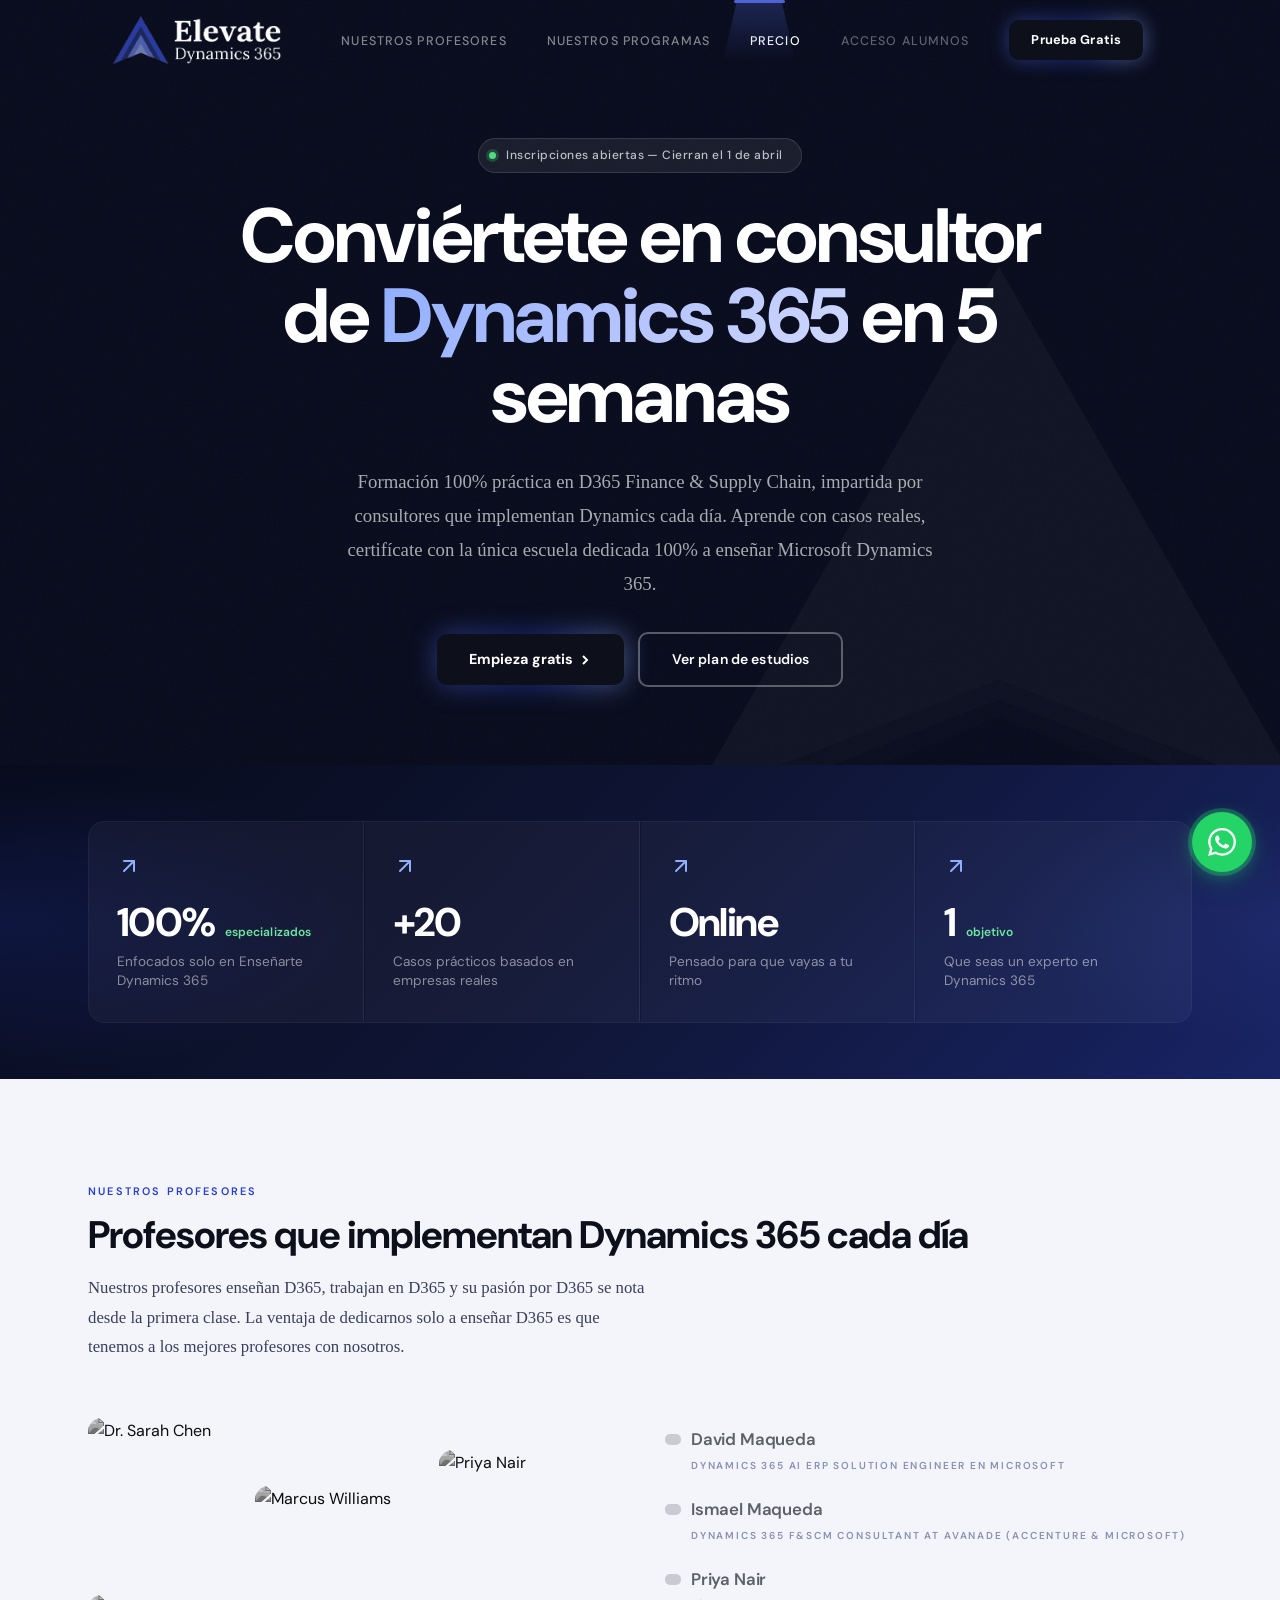
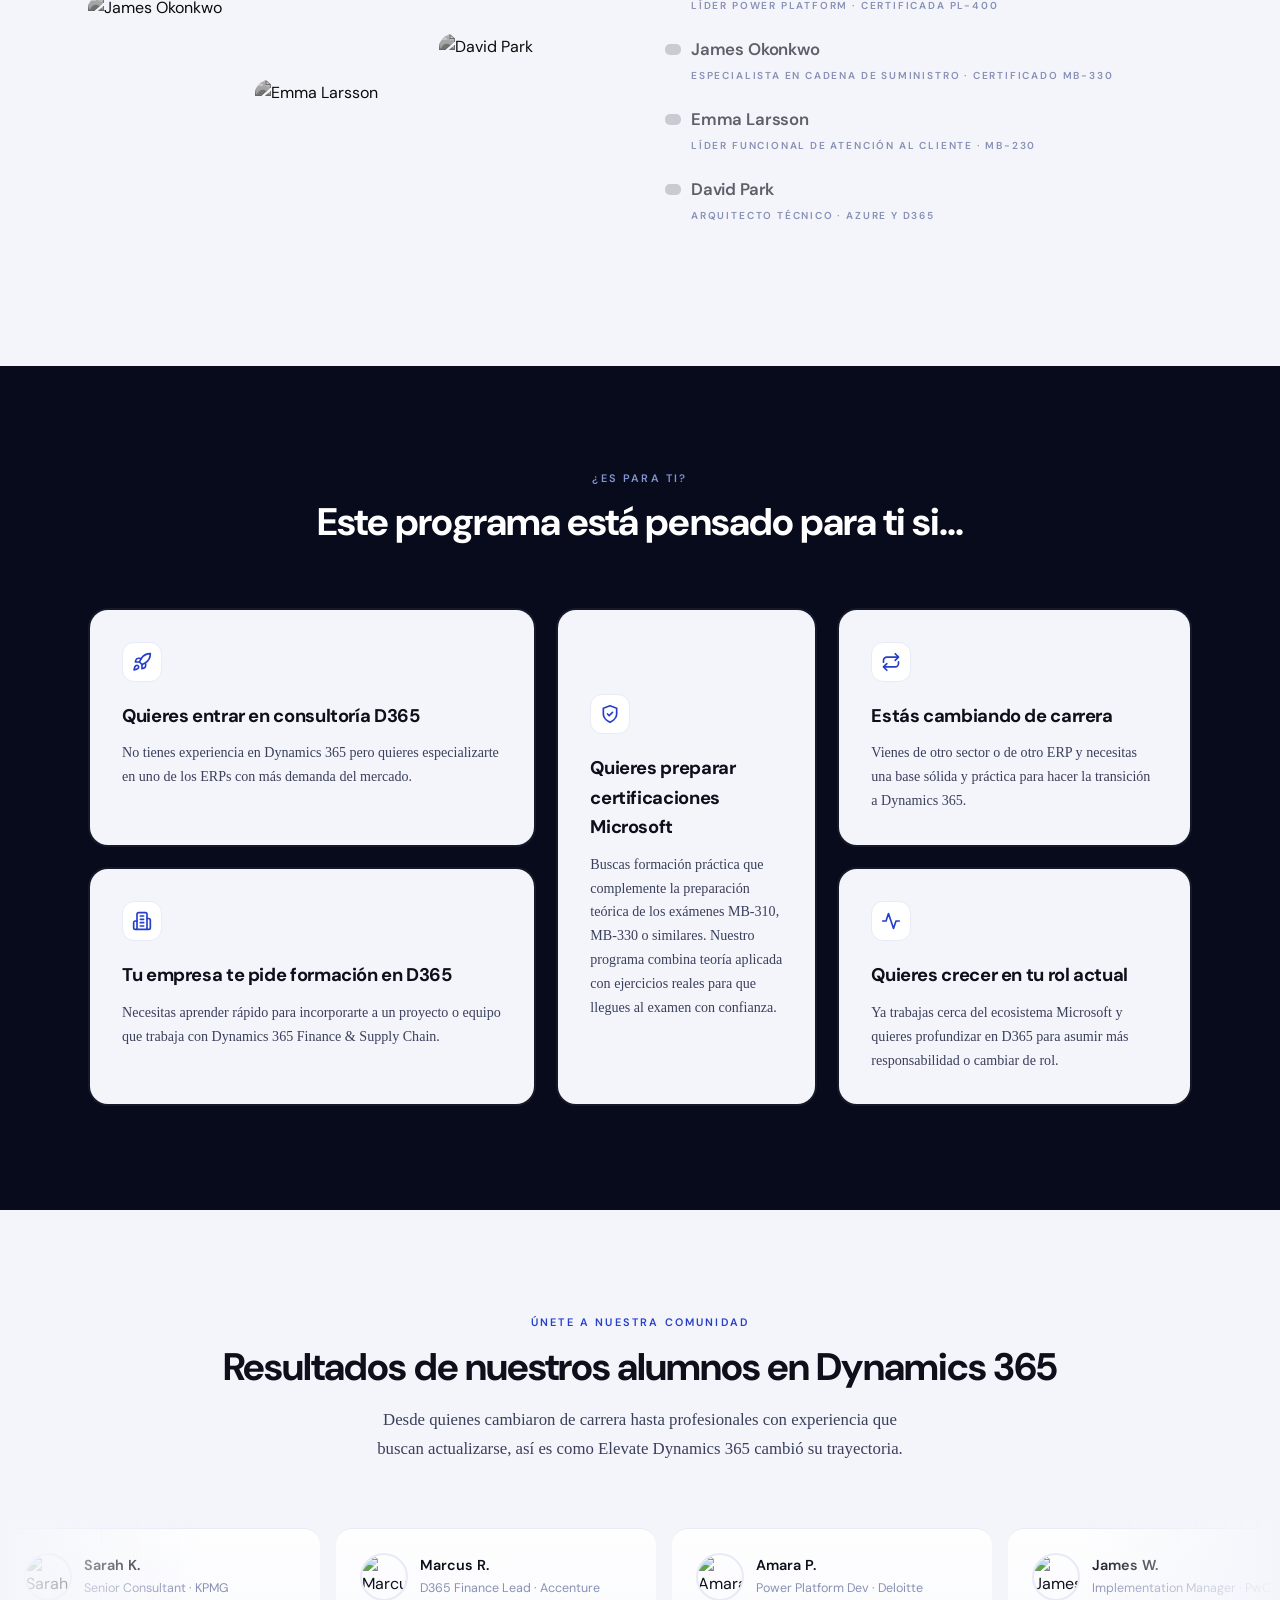
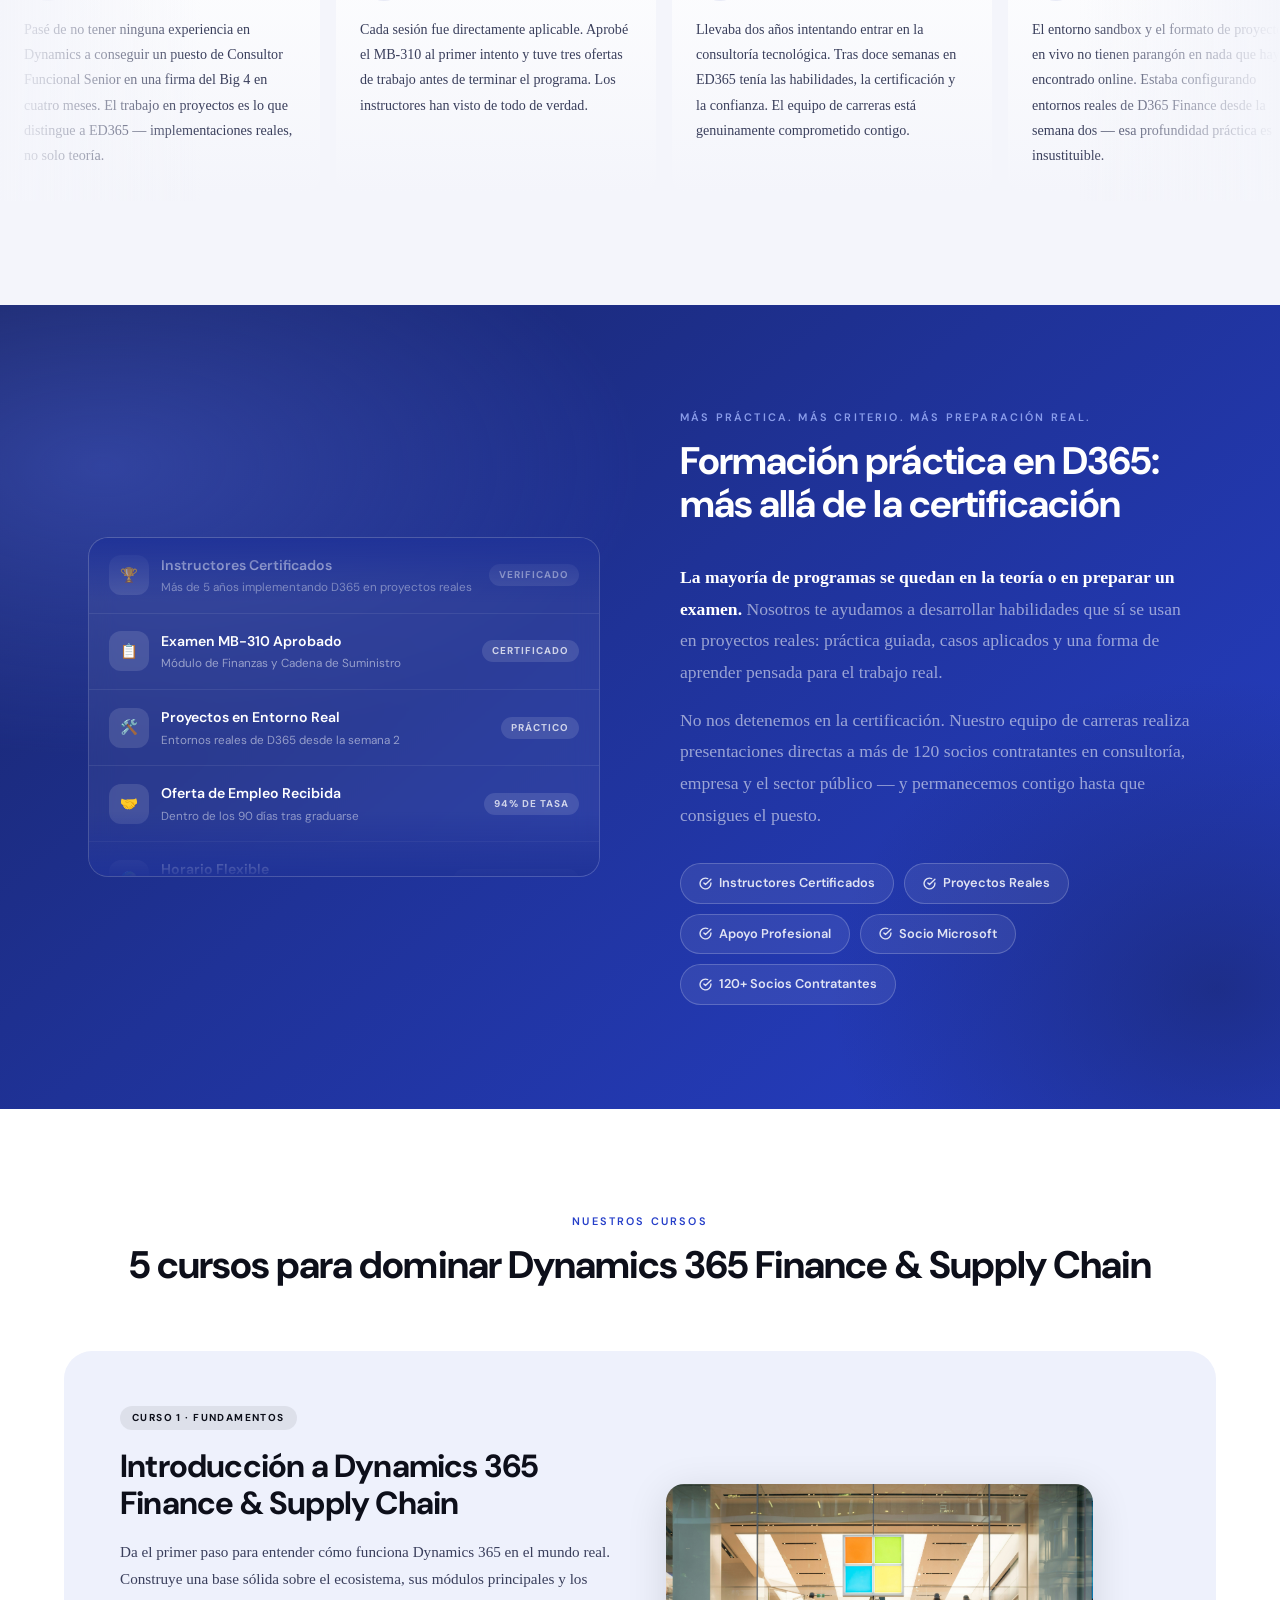
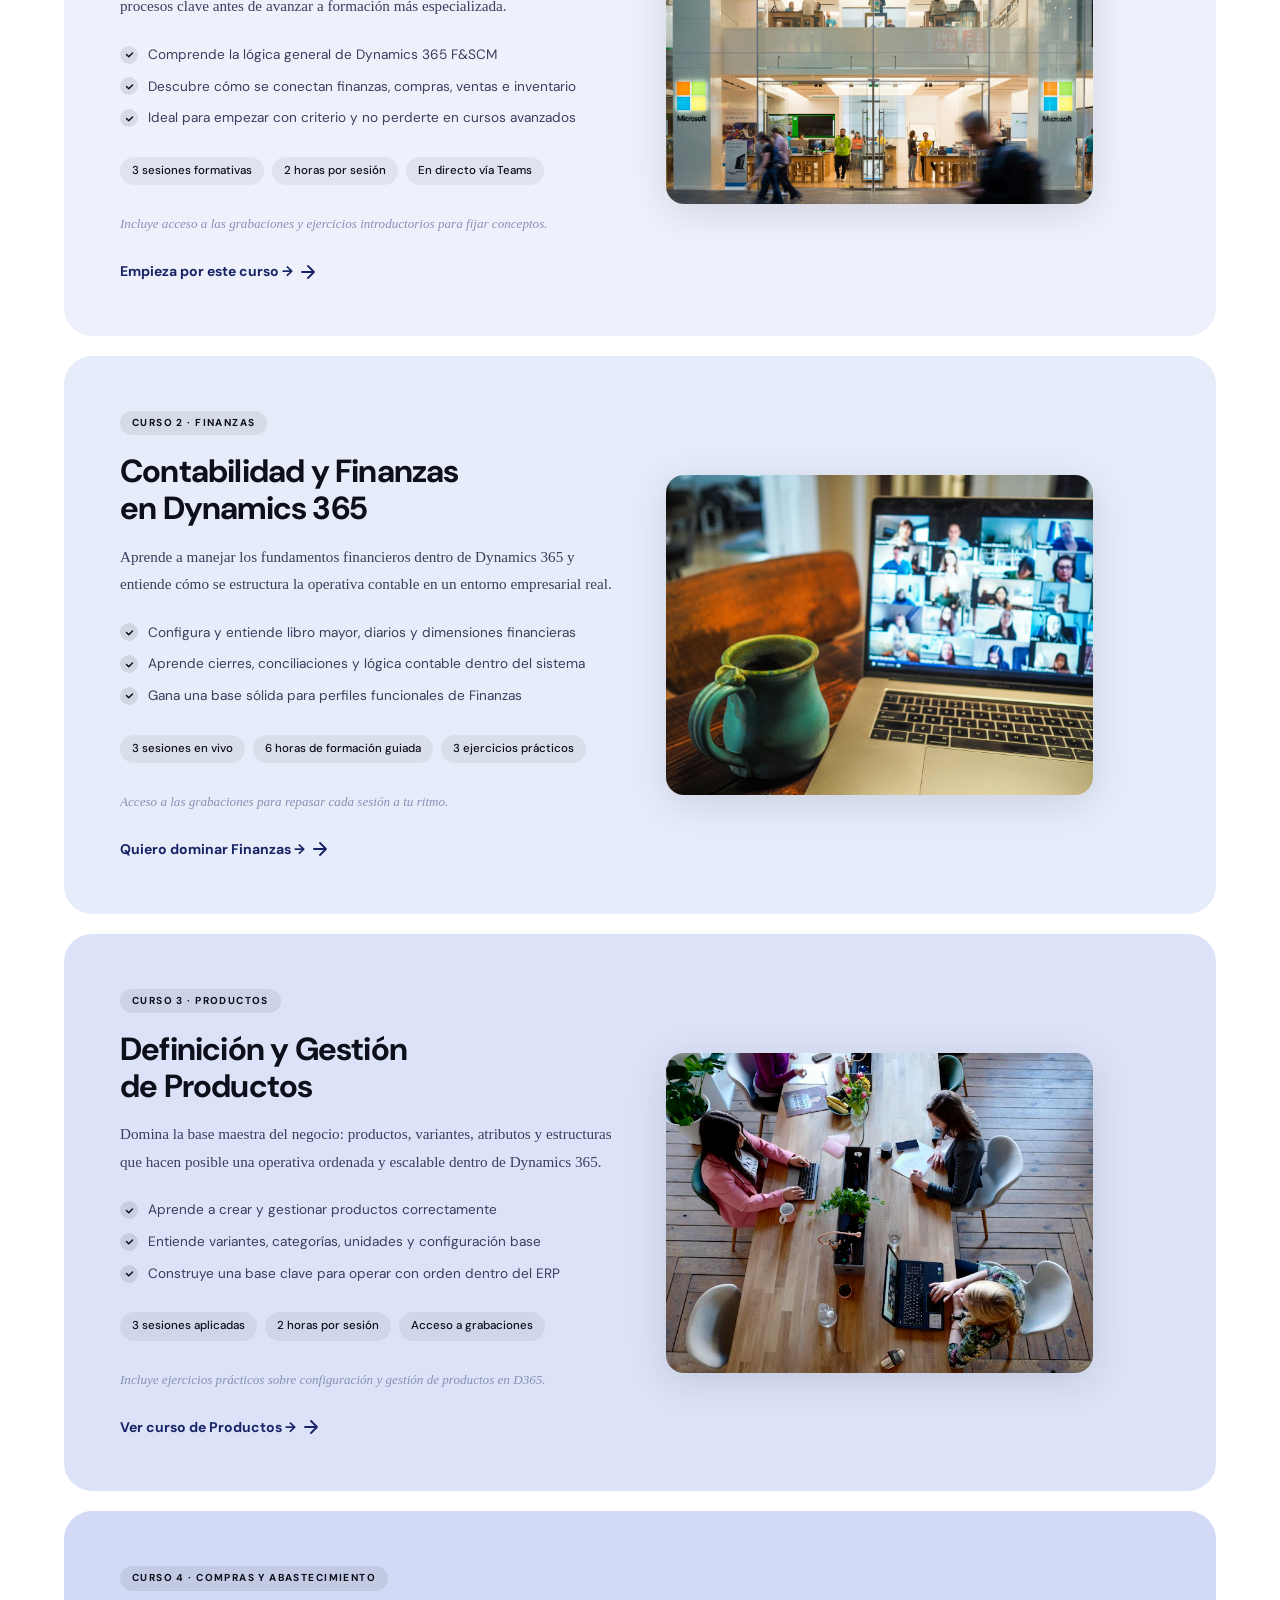
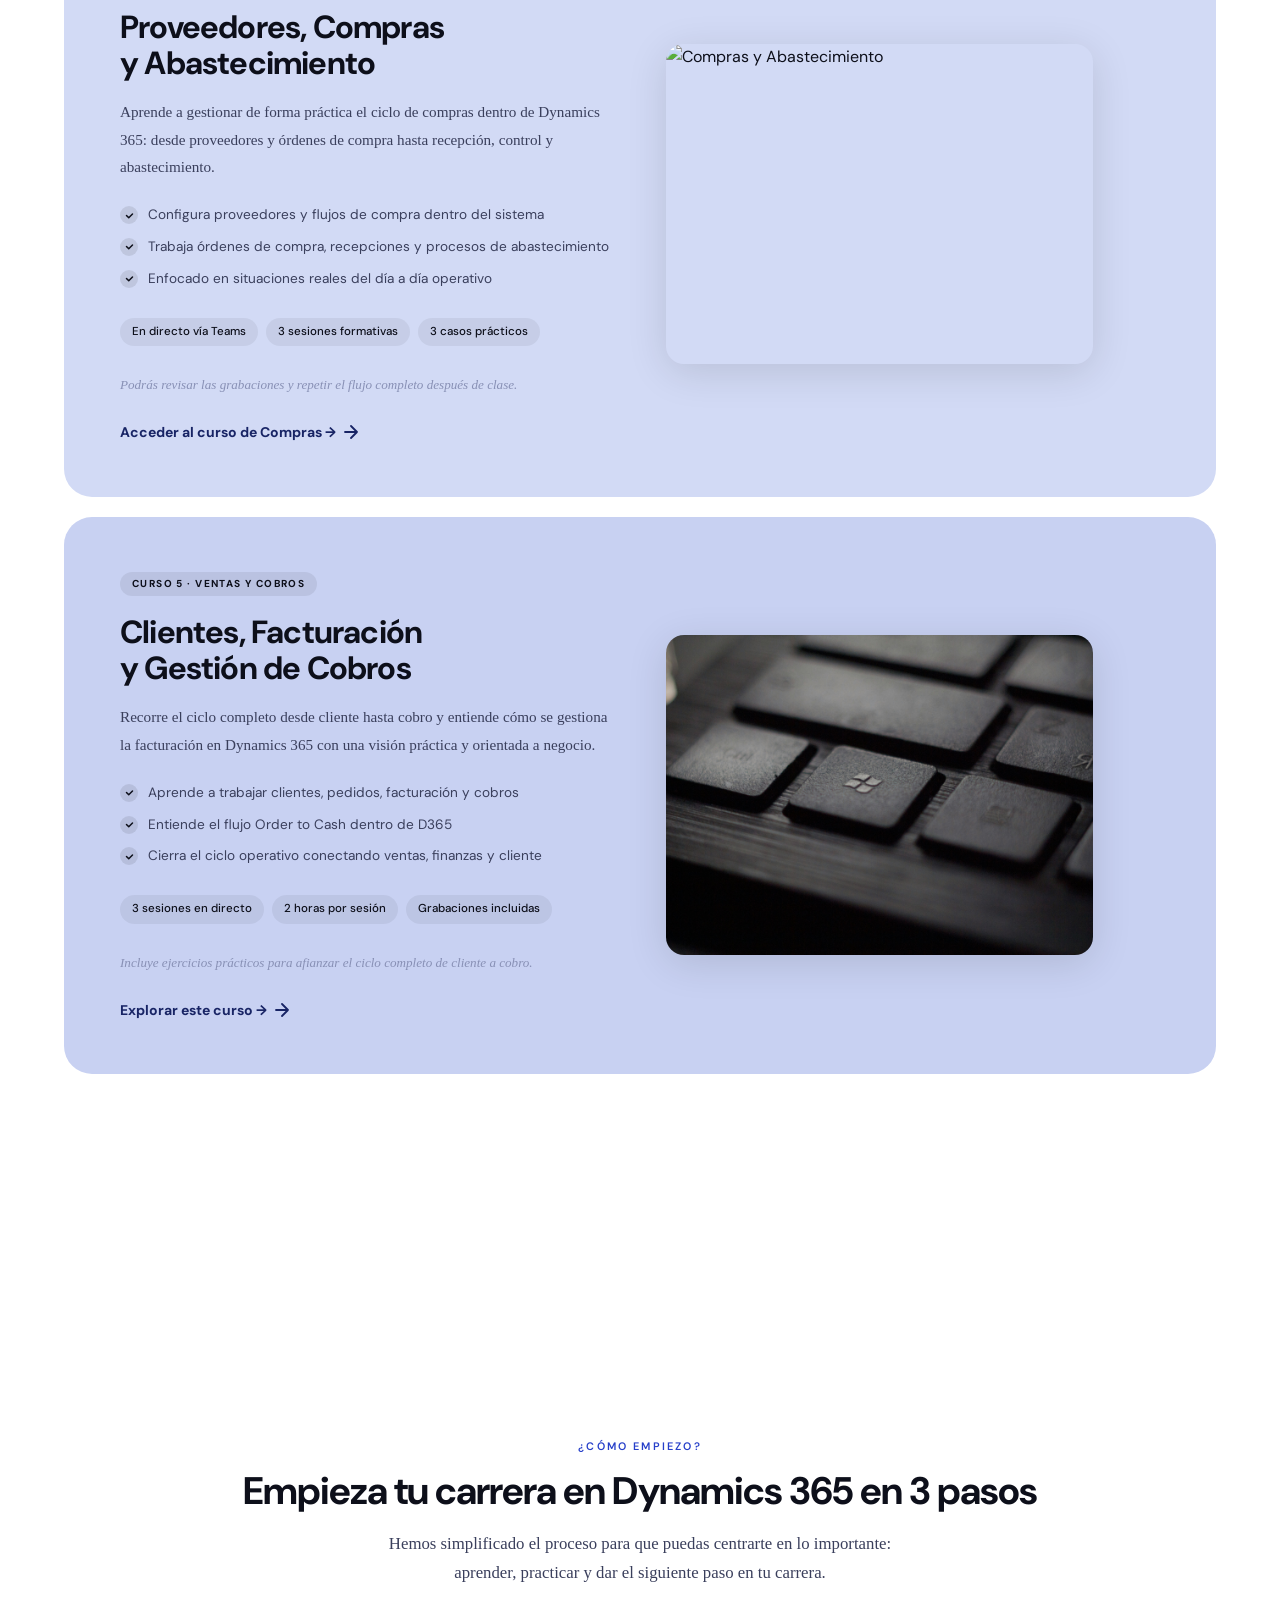
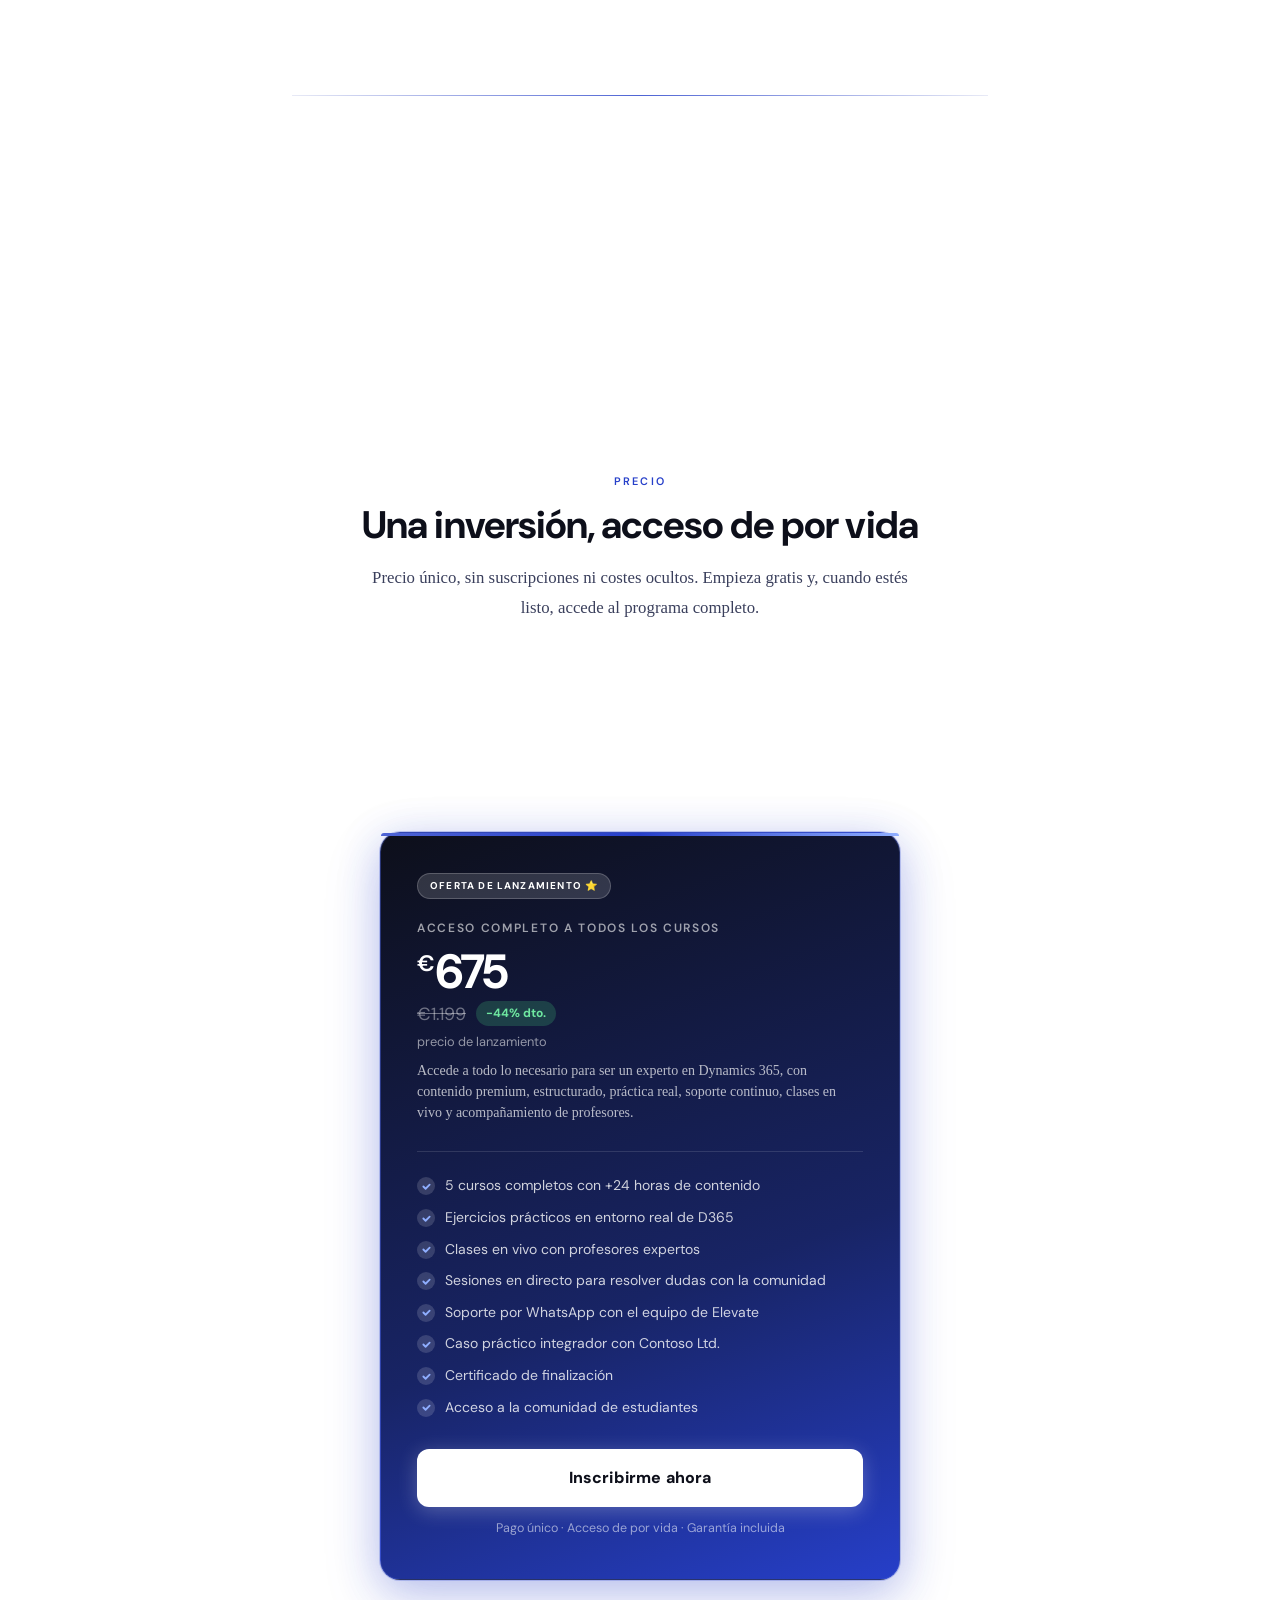
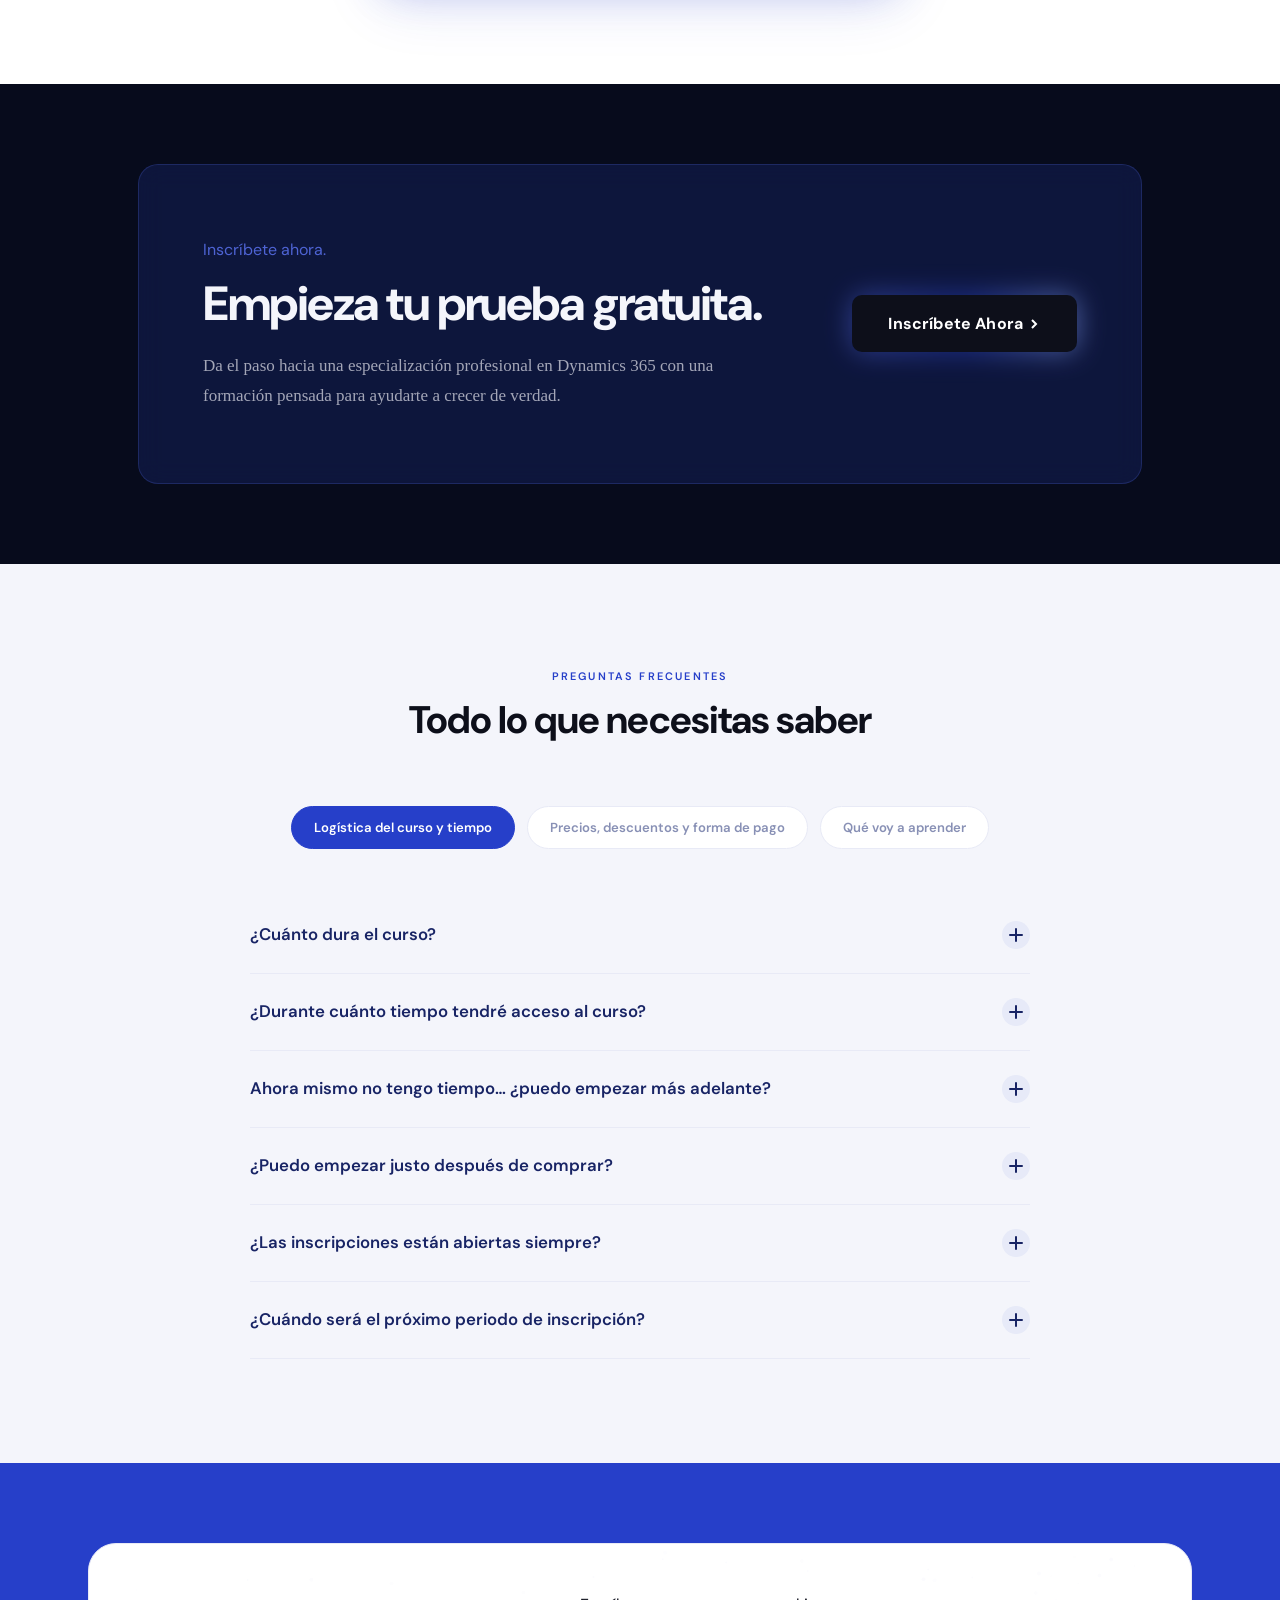
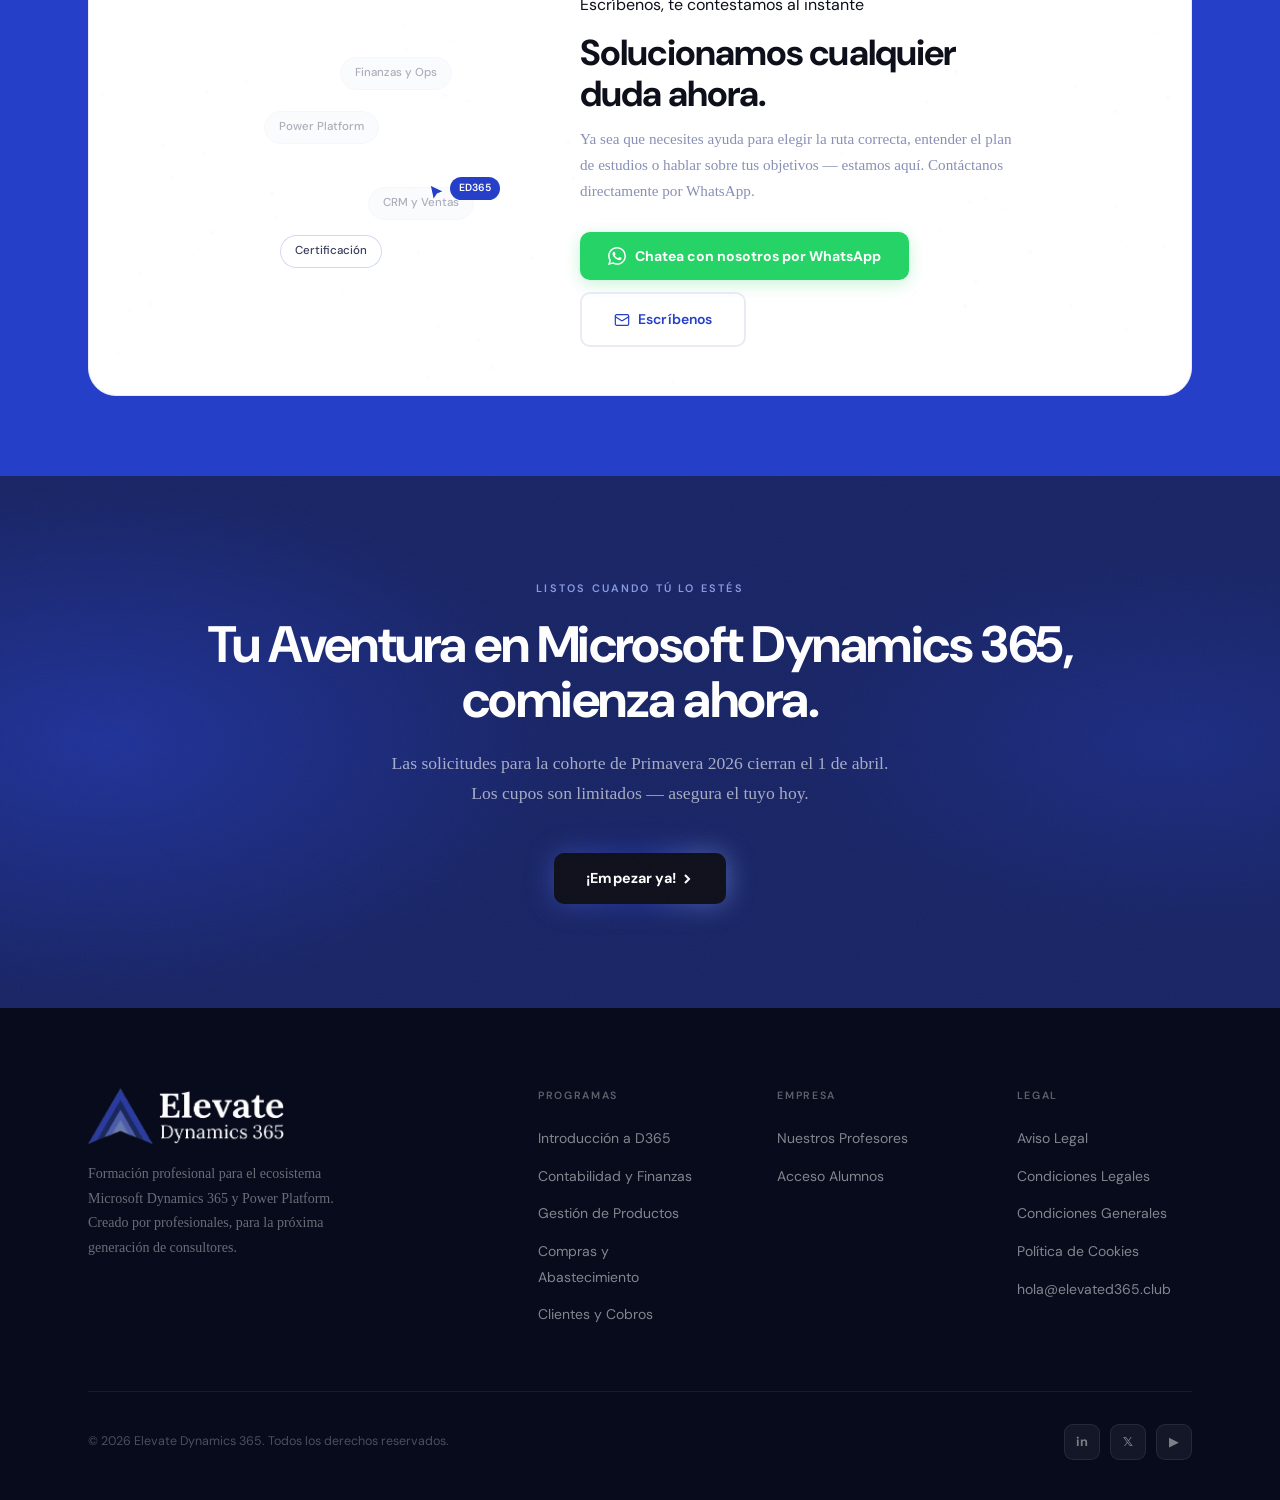
==== commit 611b7e39: "Add files via upload" ====
--- a/index.html
+++ b/index.html
@@ -6,7 +6,9 @@
   <title>Curso Dynamics 365 Finance &amp; Supply Chain | Elevate D365 — Formación Profesional</title>
   <meta name="description" content="Curso especializado en Microsoft Dynamics 365 Finance & Supply Chain. Clases en vivo con consultores certificados, ejercicios en entorno real de D365 y acceso de por vida. Empieza gratis.">
   <link rel="canonical" href="https://elevated365.club/">
-  <link rel="icon" type="image/svg+xml" href="/favicon.svg">
+  <link rel="icon" type="image/png" sizes="32x32" href="/brand_assets/favicon-32x32.png">
+  <link rel="icon" type="image/png" sizes="16x16" href="/brand_assets/favicon-16x16.png">
+  <link rel="apple-touch-icon" sizes="180x180" href="/brand_assets/apple-touch-icon.png">
   <!-- Open Graph -->
   <meta property="og:title" content="Curso Dynamics 365 Finance & Supply Chain | Elevate D365">
   <meta property="og:description" content="Formación práctica en D365 F&SCM con consultores certificados. 5 cursos, +24h de contenido en vivo, ejercicios en entorno real. Empieza gratis.">
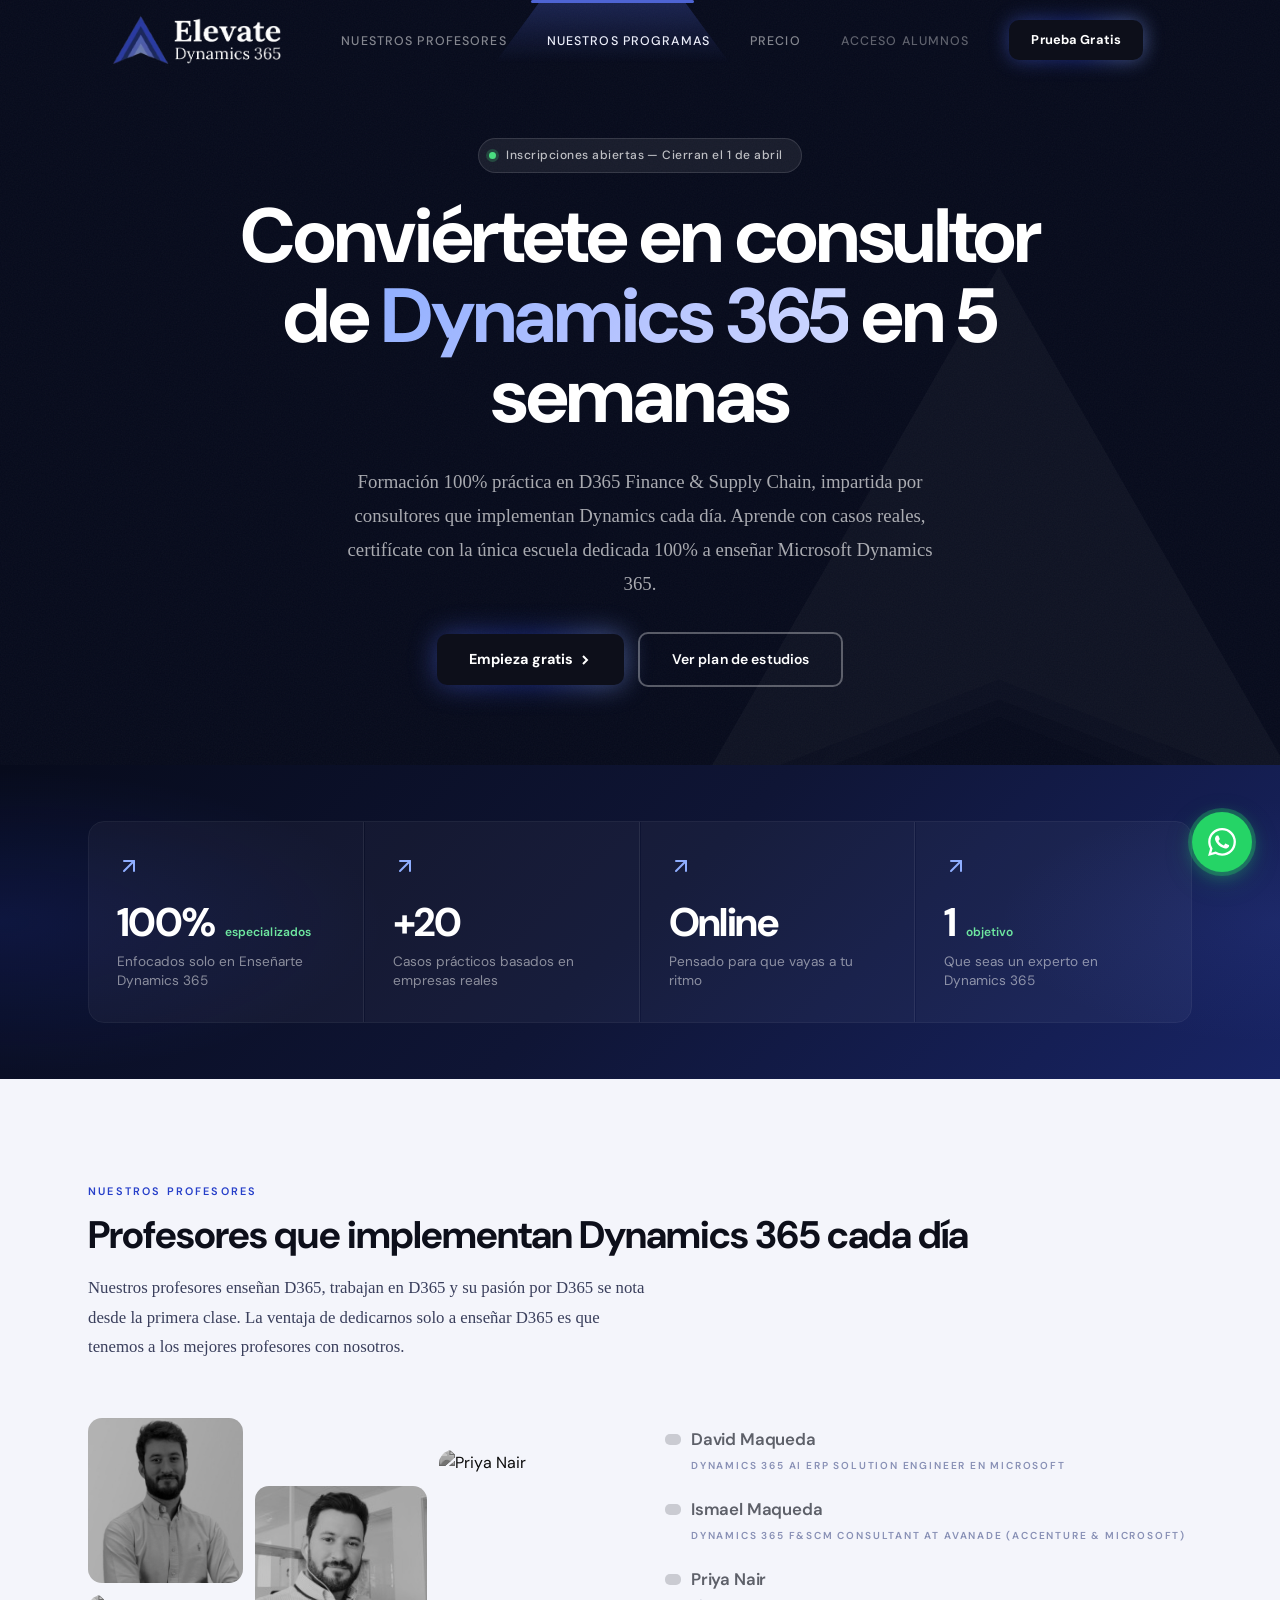
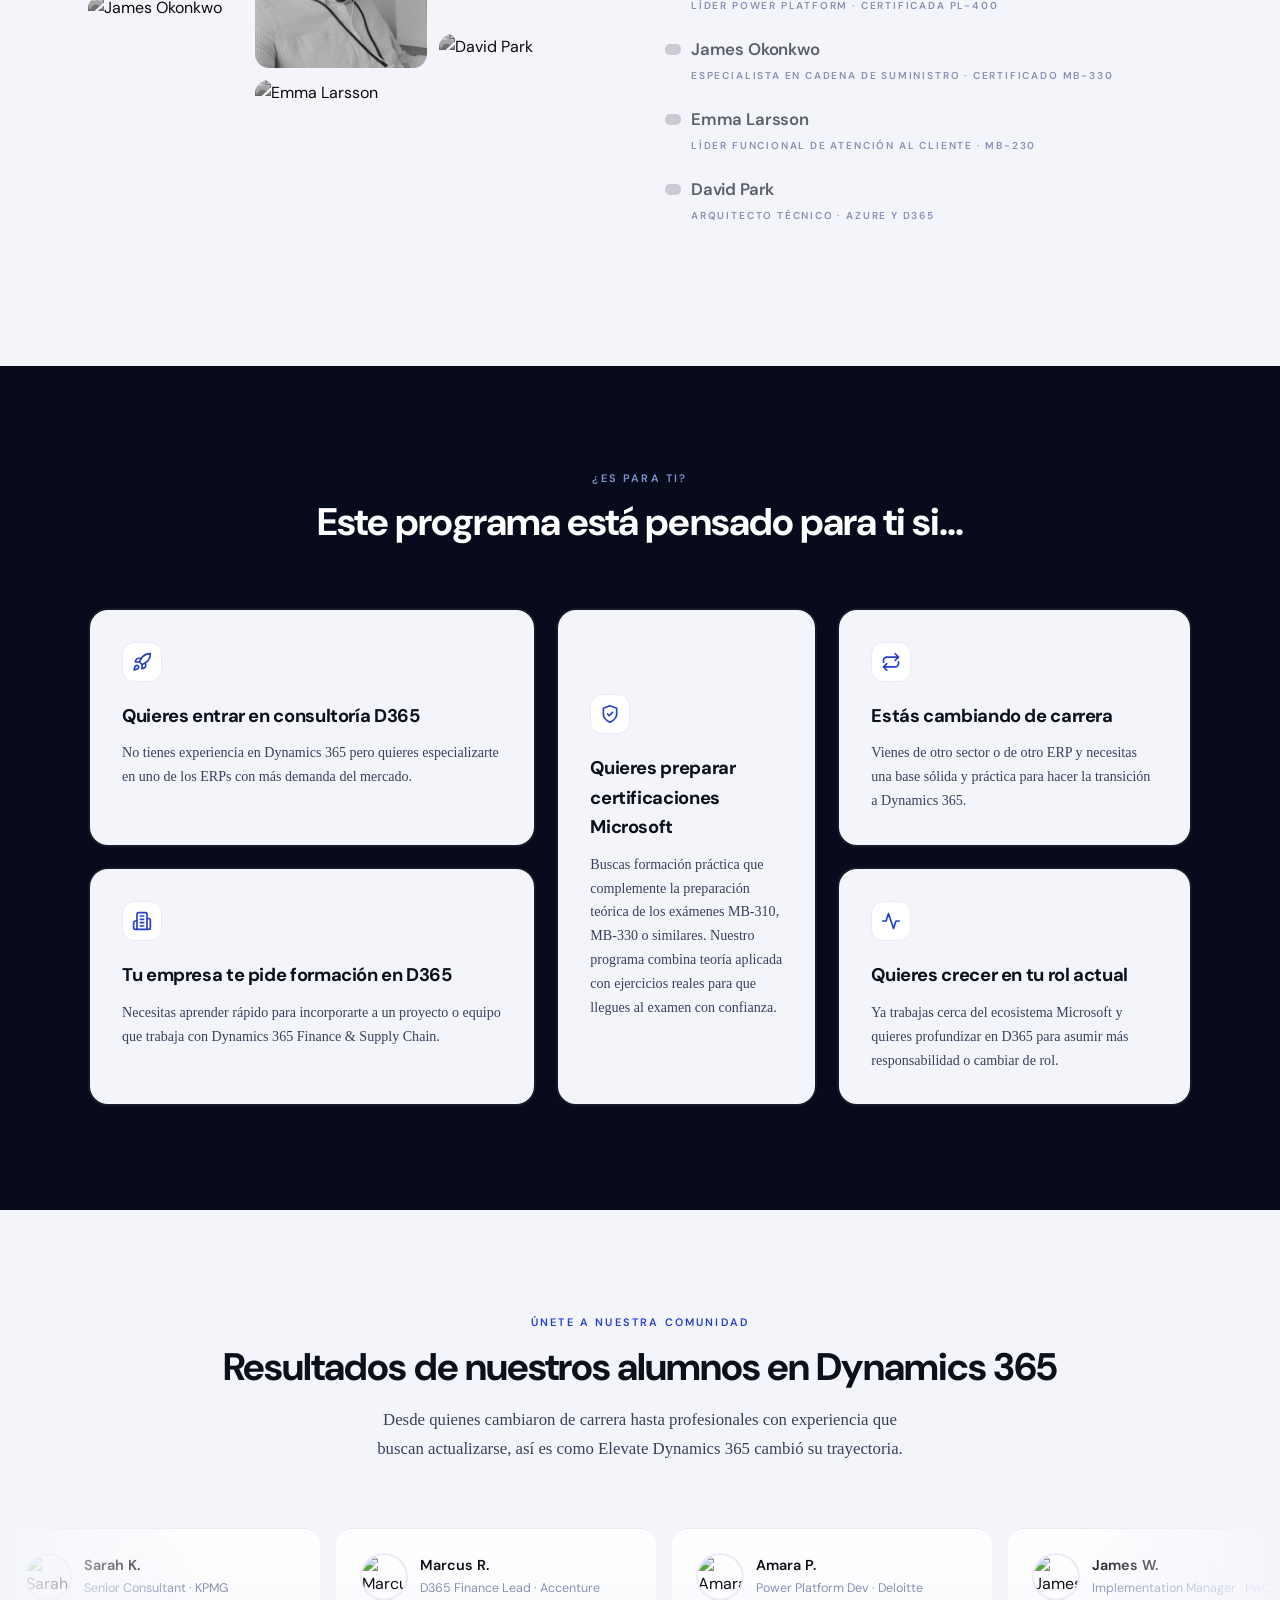
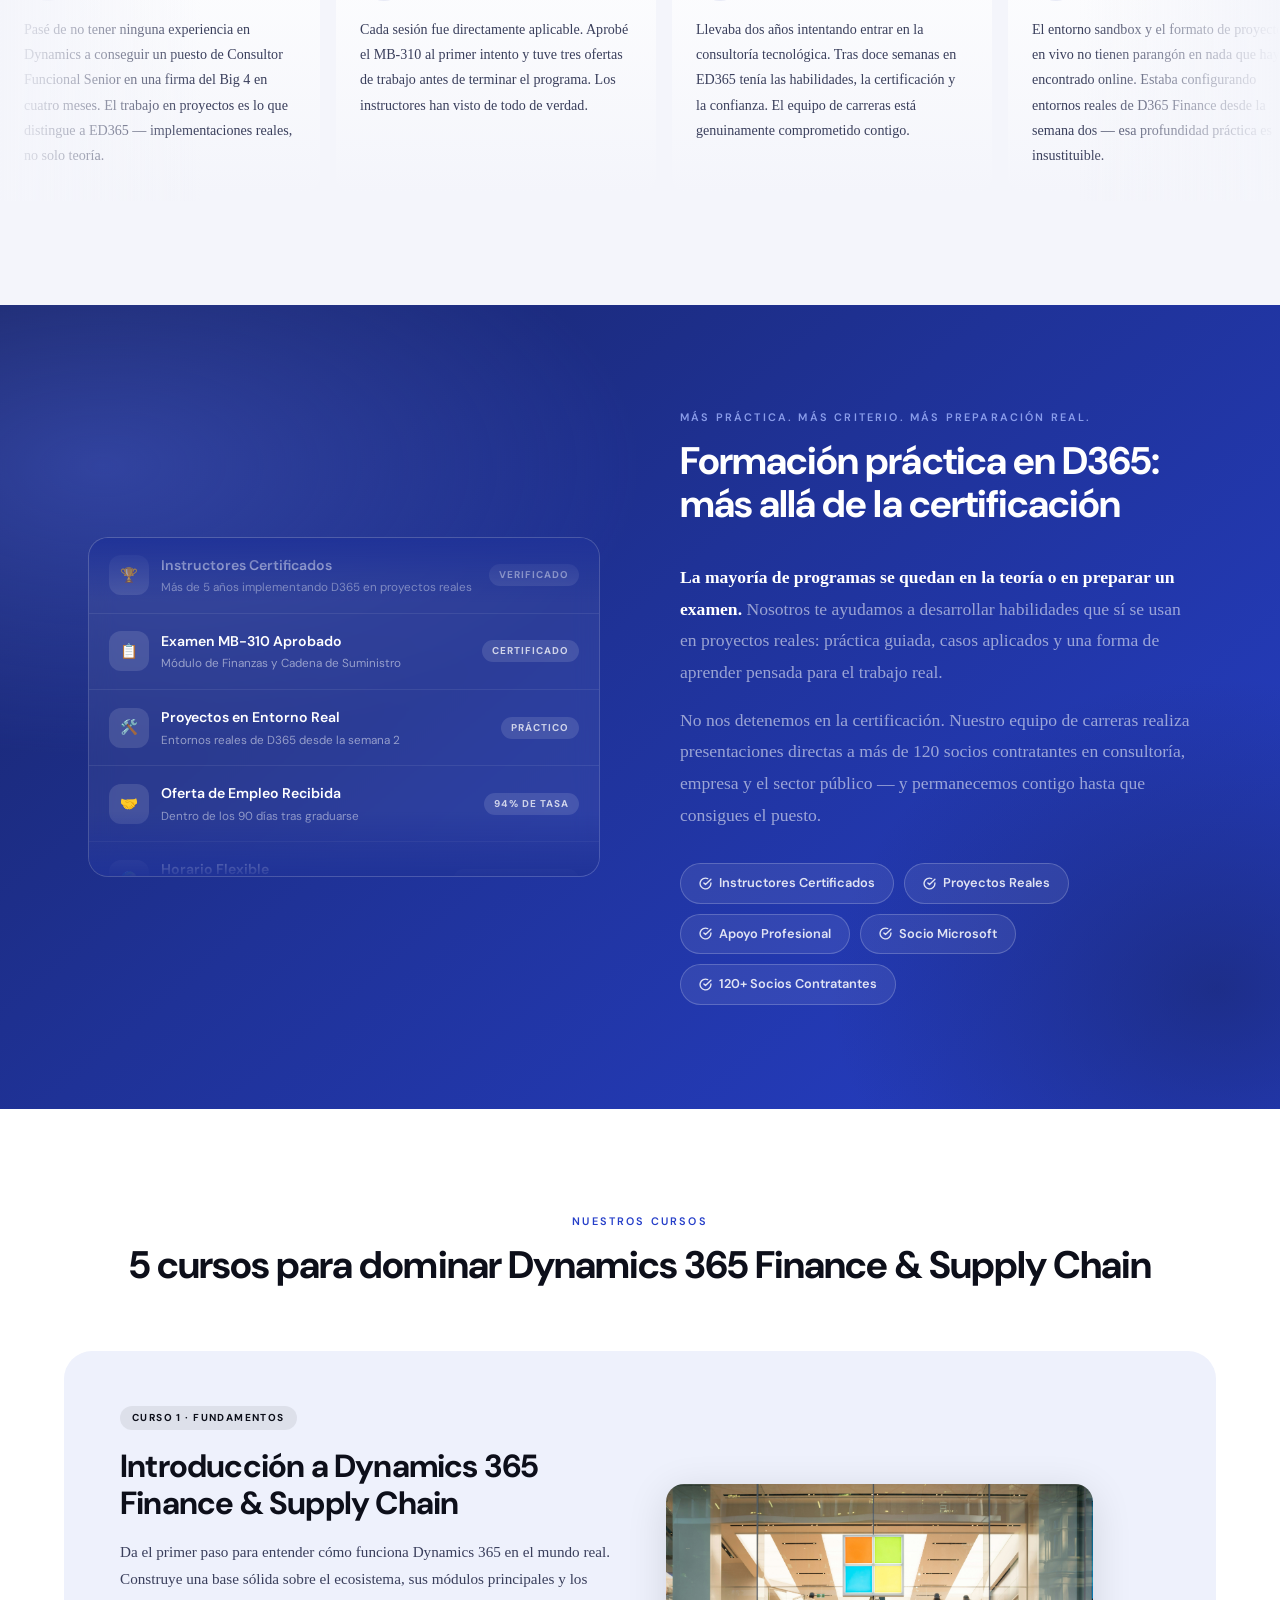
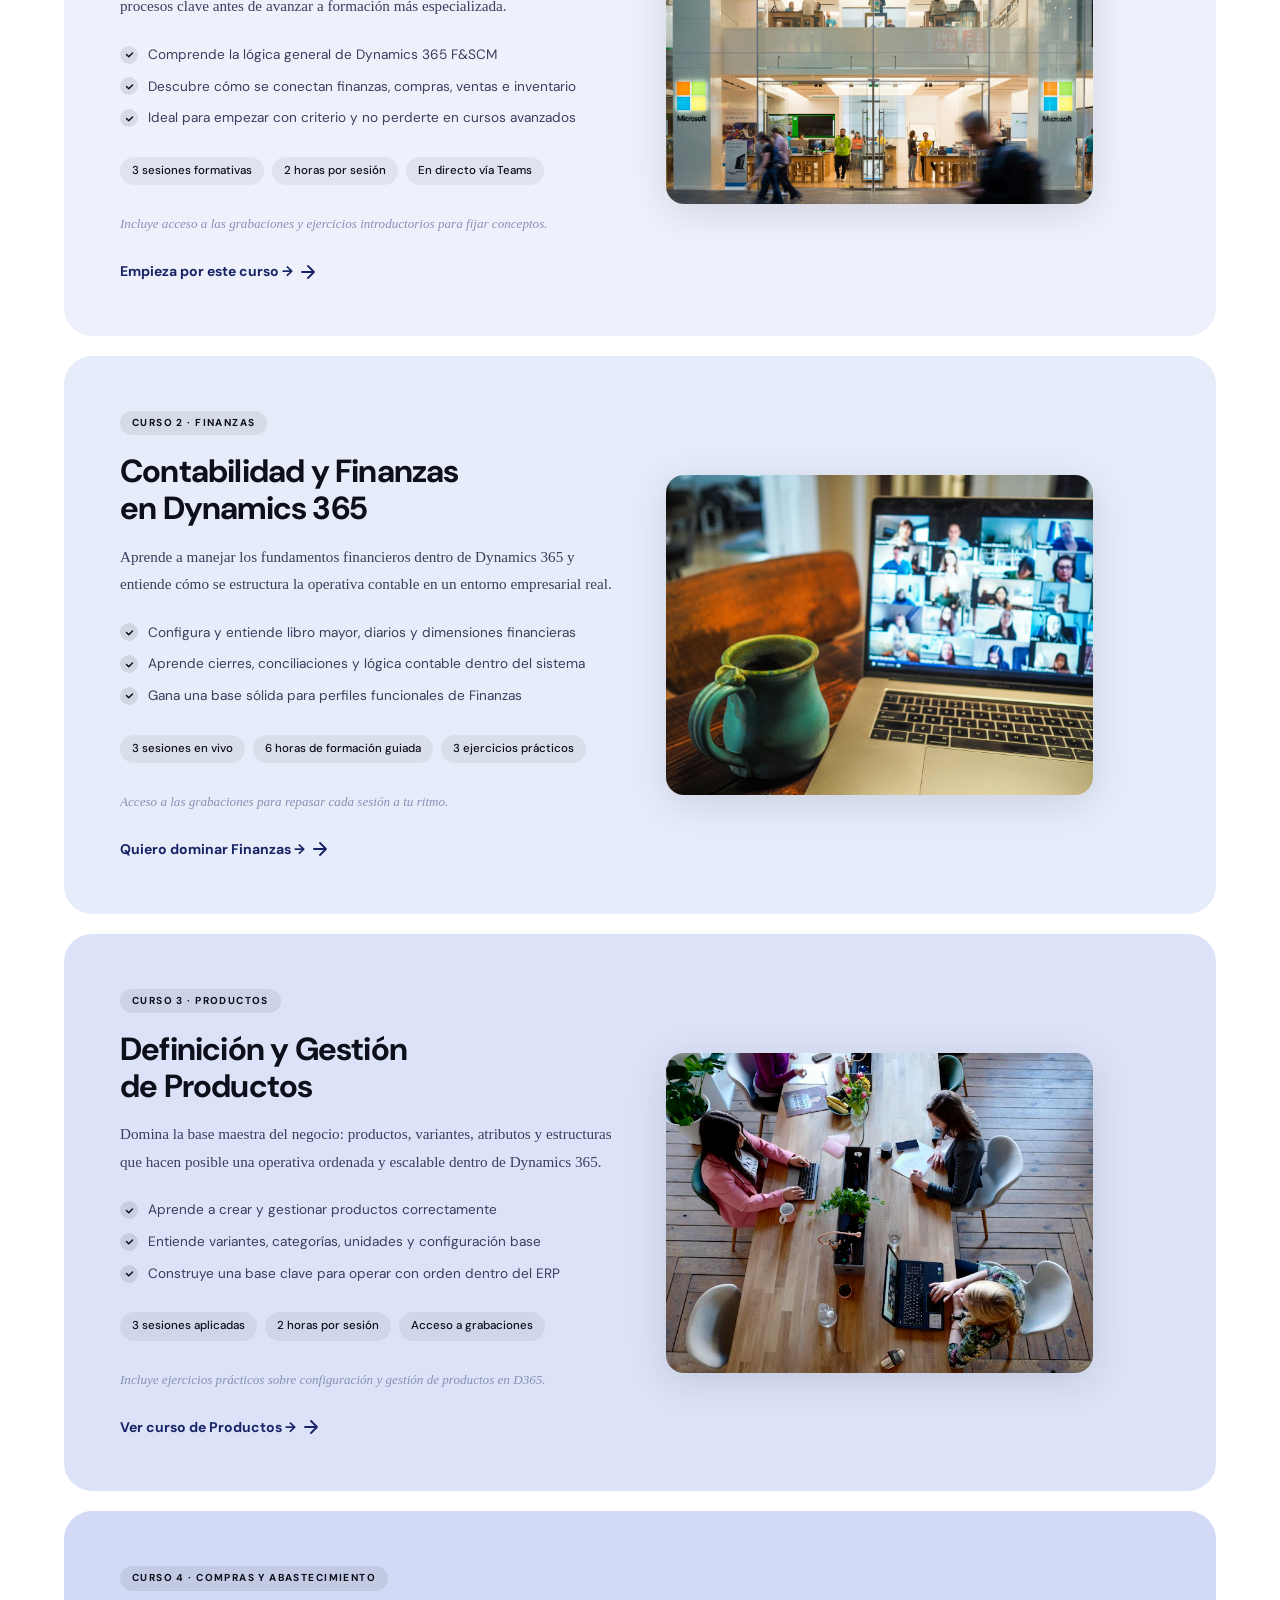
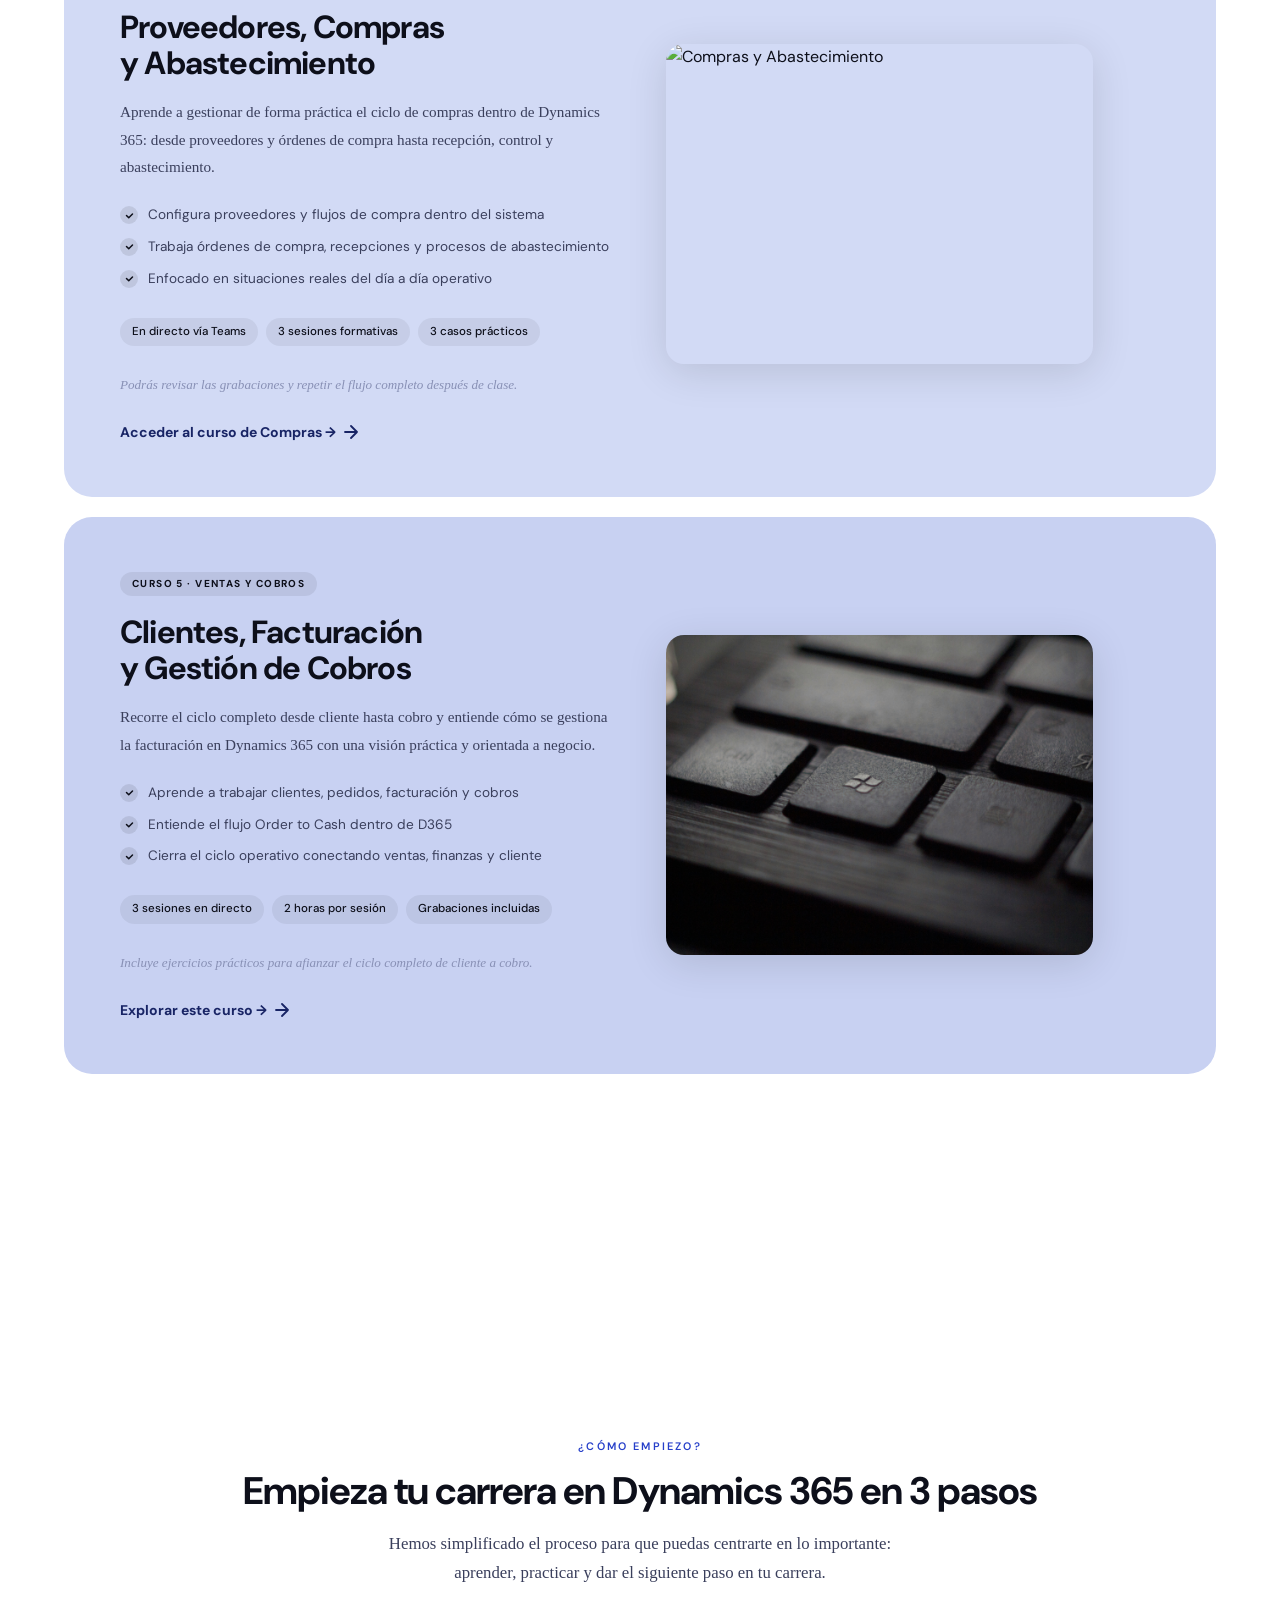
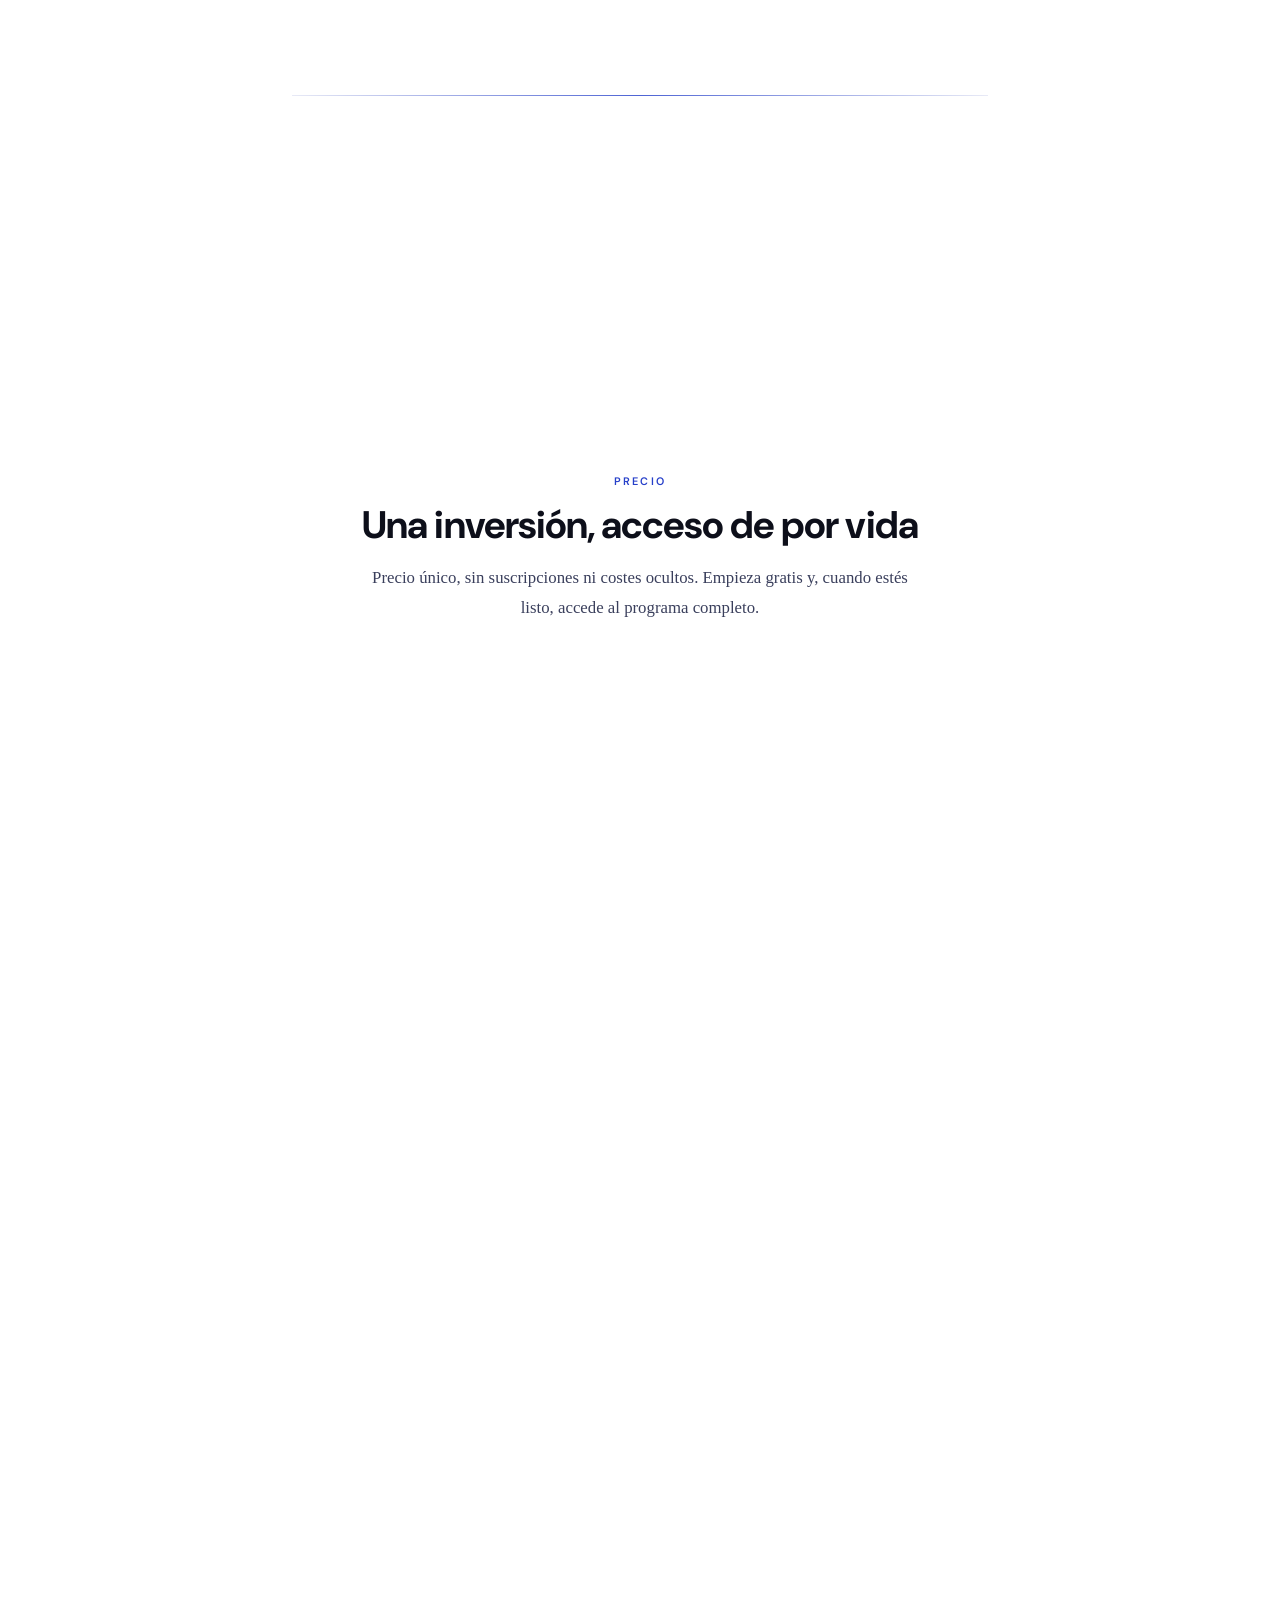
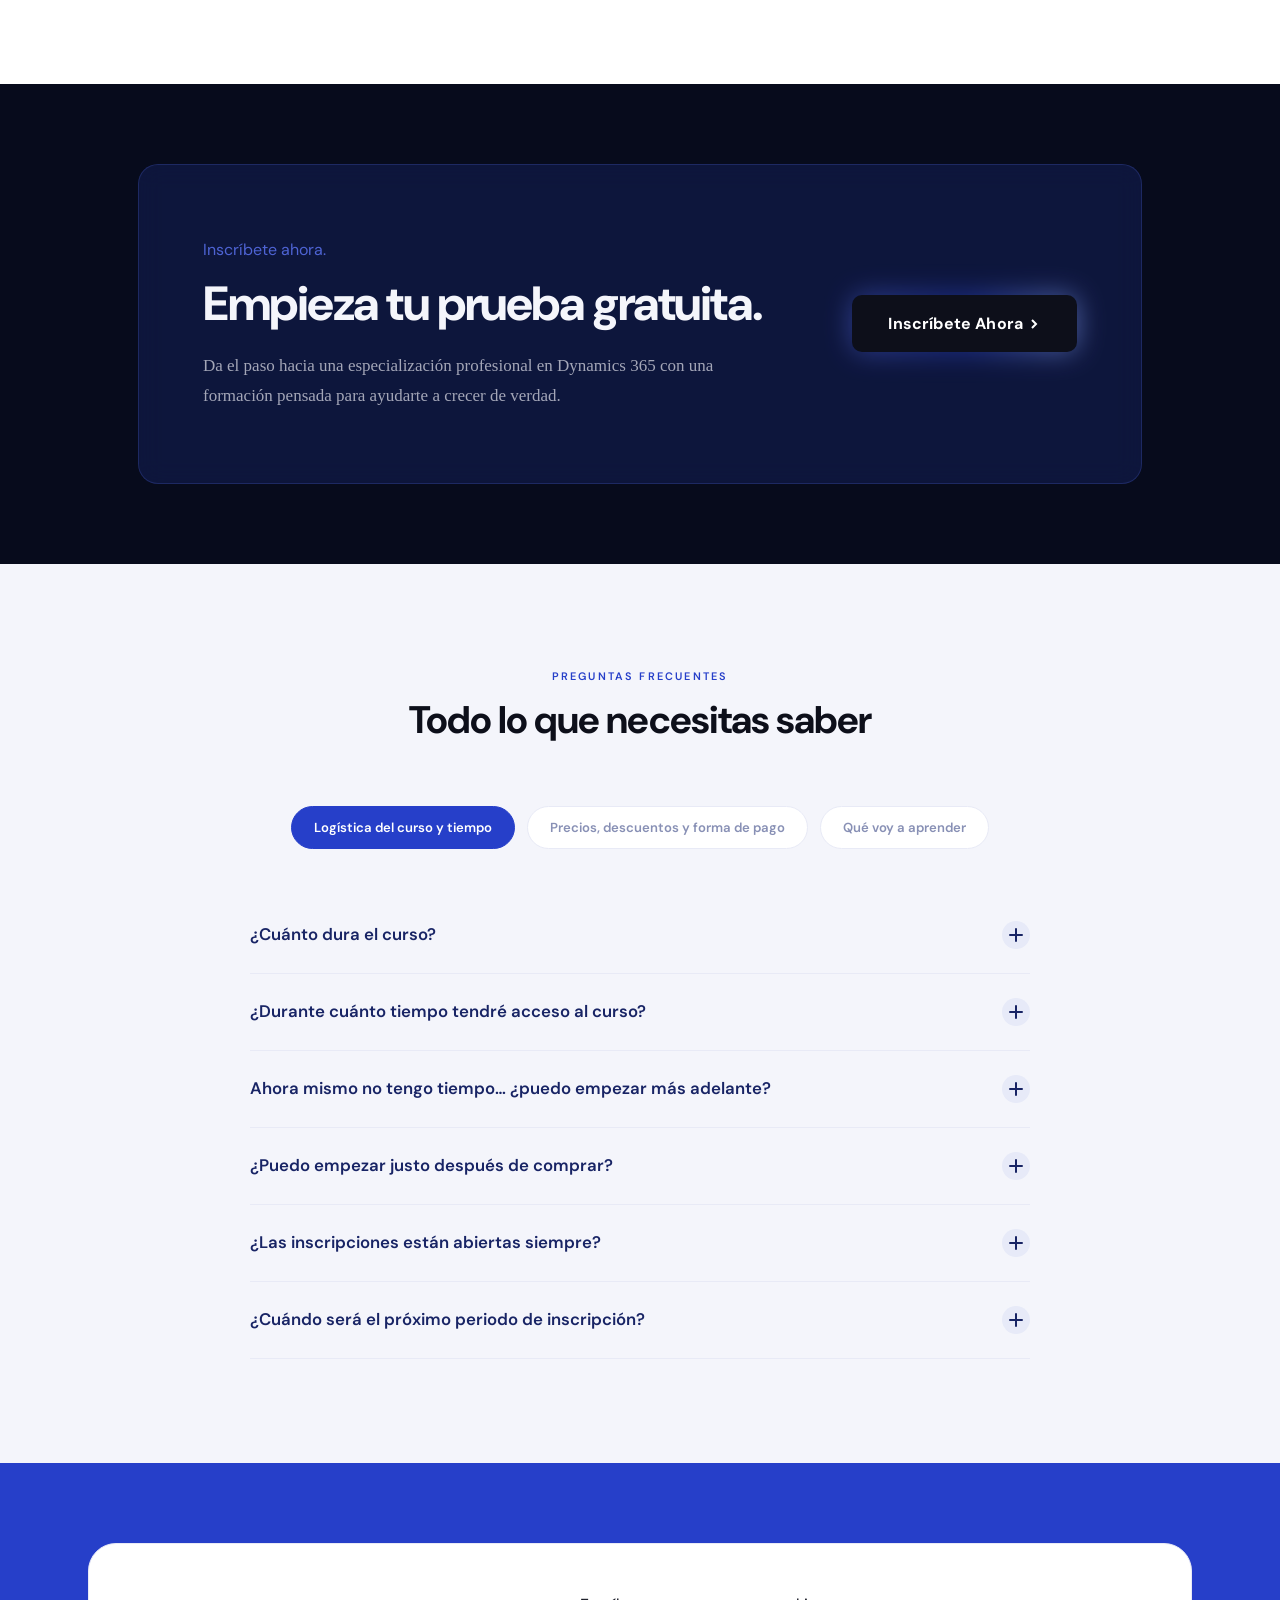
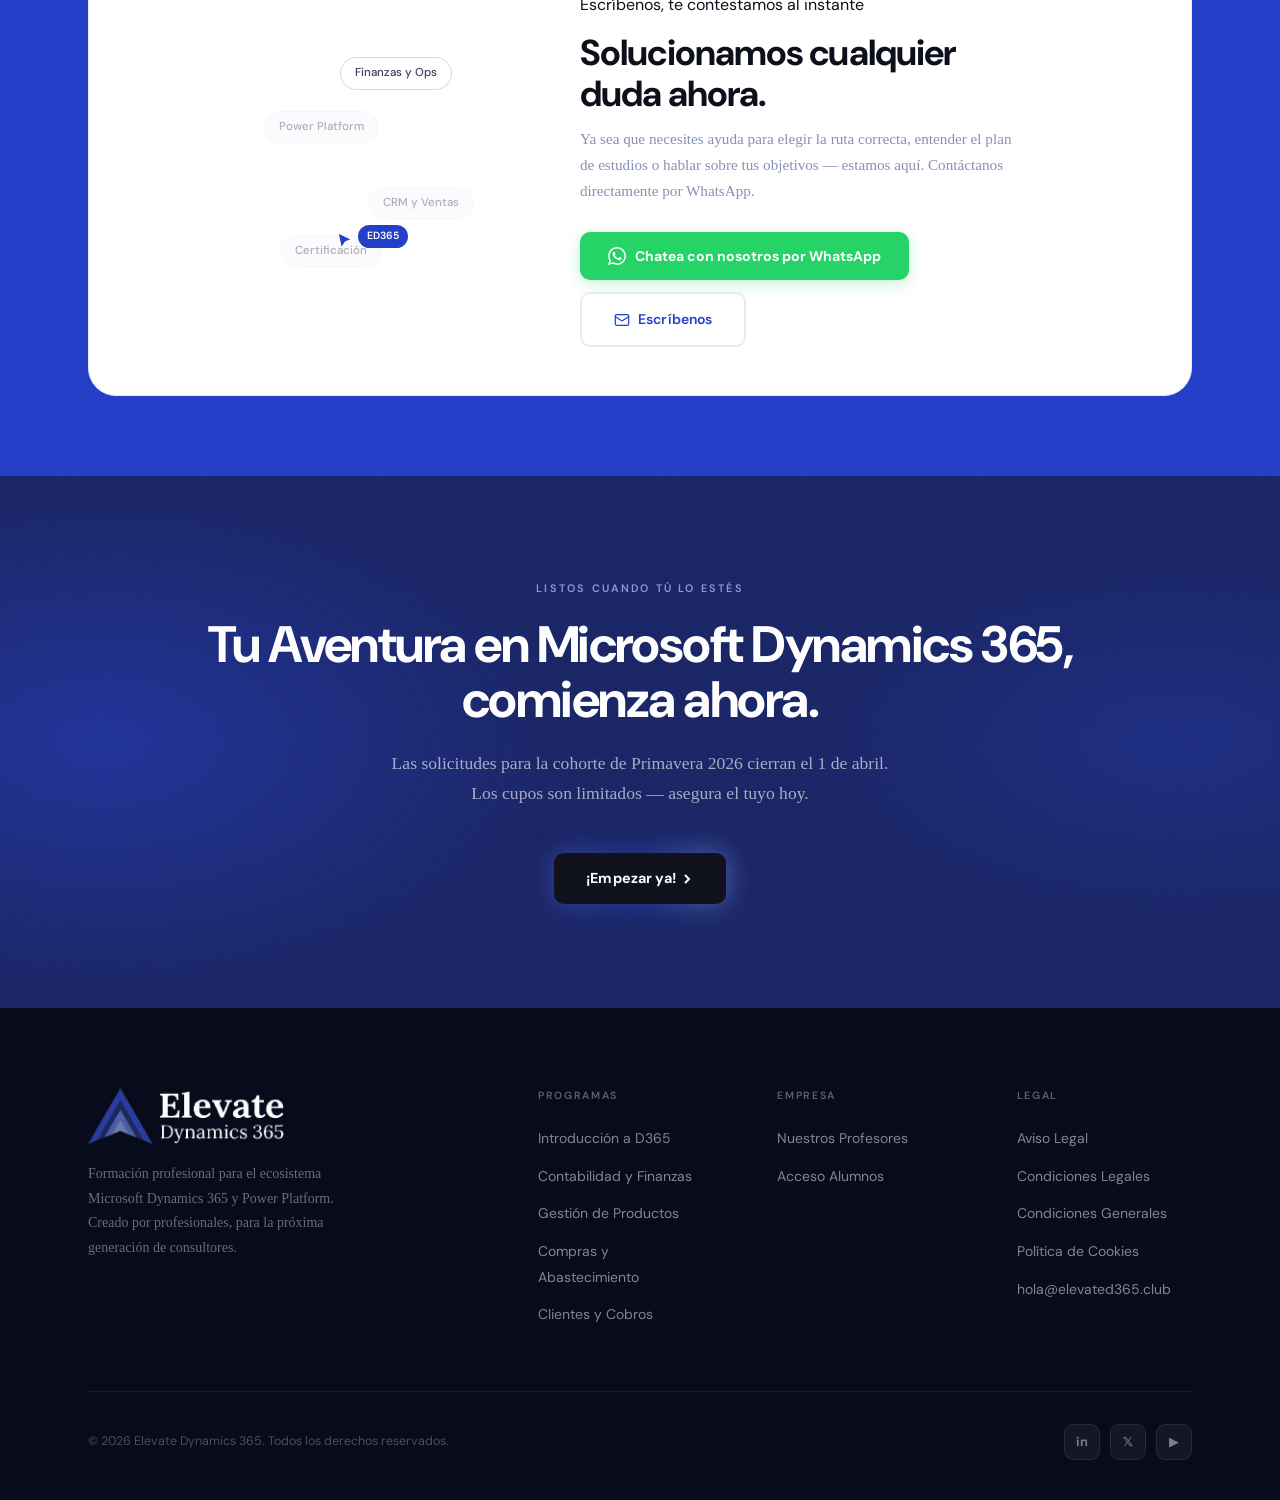
==== commit 668f3ce4: "Actualizar fotos de David e Ismael Maqueda Co-Authored-By: Claude Opus 4.6 (1M context) <noreply@ant" ====
--- a/index.html
+++ b/index.html
@@ -3,23 +3,24 @@
 <head>
   <meta charset="UTF-8">
   <meta name="viewport" content="width=device-width, initial-scale=1.0">
-  <title>Curso Dynamics 365 Finance &amp; Supply Chain | Elevate D365 — Formación Profesional</title>
-  <meta name="description" content="Curso especializado en Microsoft Dynamics 365 Finance & Supply Chain. Clases en vivo con consultores certificados, ejercicios en entorno real de D365 y acceso de por vida. Empieza gratis.">
+  <title>Curso de Microsoft Dynamics 365 Finance &amp; Supply Chain | Elevate D365</title>
+  <meta name="description" content="Curso de Microsoft Dynamics 365 Finance & Supply Chain. Formación práctica con consultores certificados, ejercicios en entorno real de D365, clases en vivo y acceso de por vida. Empieza gratis.">
   <link rel="canonical" href="https://elevated365.club/">
   <link rel="icon" type="image/png" sizes="32x32" href="/brand_assets/favicon-32x32.png">
   <link rel="icon" type="image/png" sizes="16x16" href="/brand_assets/favicon-16x16.png">
   <link rel="apple-touch-icon" sizes="180x180" href="/brand_assets/apple-touch-icon.png">
   <!-- Open Graph -->
-  <meta property="og:title" content="Curso Dynamics 365 Finance & Supply Chain | Elevate D365">
-  <meta property="og:description" content="Formación práctica en D365 F&SCM con consultores certificados. 5 cursos, +24h de contenido en vivo, ejercicios en entorno real. Empieza gratis.">
+  <meta property="og:title" content="Curso de Microsoft Dynamics 365 Finance & Supply Chain | Elevate D365">
+  <meta property="og:description" content="Curso de Microsoft Dynamics 365: formación práctica con consultores certificados. 5 cursos, +24h de contenido en vivo, ejercicios en entorno real. Empieza gratis.">
   <meta property="og:type" content="website">
   <meta property="og:url" content="https://elevated365.club/">
   <meta property="og:image" content="https://elevated365.club/og-image.jpg">
   <meta property="og:locale" content="es_ES">
   <!-- Twitter Card -->
   <meta name="twitter:card" content="summary_large_image">
-  <meta name="twitter:title" content="Curso Dynamics 365 Finance & Supply Chain | Elevate D365">
-  <meta name="twitter:description" content="Formación práctica en D365 con consultores certificados. Empieza gratis.">
+  <meta name="twitter:title" content="Curso de Microsoft Dynamics 365 Finance & Supply Chain | Elevate D365">
+  <meta name="twitter:description" content="Curso de Microsoft Dynamics 365 con consultores certificados. Empieza gratis.">
+  <meta name="twitter:image" content="https://elevated365.club/og-image.jpg">
   <link rel="preconnect" href="https://fonts.googleapis.com">
   <link rel="preconnect" href="https://fonts.gstatic.com" crossorigin>
   <link href="https://fonts.googleapis.com/css2?family=DM+Sans:wght@400;500;600;700&display=swap" rel="stylesheet">
@@ -1386,7 +1387,7 @@
         <!-- Column 1: members 0 & 3 -->
         <div class="team-col">
           <div class="tphoto" data-member="0" style="width:155px;height:165px;">
-            <img src="https://images.unsplash.com/photo-1494790108377-be9c29b29330?w=400&h=500&fit=crop&crop=face" alt="Dr. Sarah Chen">
+            <img src="brand_assets/Foto_David.jpg" alt="David Maqueda">
           </div>
           <div class="tphoto" data-member="3" style="width:155px;height:165px;">
             <img src="https://images.unsplash.com/photo-1472099645785-5658abf4ff4e?w=400&h=500&fit=crop&crop=face" alt="James Okonkwo">
@@ -1395,7 +1396,7 @@
         <!-- Column 2: members 1 & 4 -->
         <div class="team-col">
           <div class="tphoto" data-member="1" style="width:172px;height:182px;">
-            <img src="https://images.unsplash.com/photo-1507003211169-0a1dd7228f2d?w=400&h=500&fit=crop&crop=face" alt="Marcus Williams">
+            <img src="brand_assets/foto_ismael.jpg" alt="Ismael Maqueda">
           </div>
           <div class="tphoto" data-member="4" style="width:172px;height:182px;">
             <img src="https://images.unsplash.com/photo-1438761681033-6461ffad8d80?w=400&h=500&fit=crop&crop=face" alt="Emma Larsson">
@@ -3040,8 +3041,8 @@
   {
     "@context": "https://schema.org",
     "@type": "Course",
-    "name": "Programa Completo de Dynamics 365 Finance & Supply Chain",
-    "description": "5 cursos especializados en Microsoft Dynamics 365 Finance & Supply Chain con +24 horas de contenido en vivo, ejercicios en entorno real de D365, clases con consultores certificados y acceso de por vida.",
+    "name": "Curso de Microsoft Dynamics 365 Finance & Supply Chain — Programa Completo",
+    "description": "Curso de Microsoft Dynamics 365: 5 módulos especializados en D365 Finance & Supply Chain con +24 horas de contenido en vivo, ejercicios en entorno real, clases con consultores certificados y acceso de por vida.",
     "provider": {
       "@type": "Organization",
       "name": "Elevate Dynamics 365",
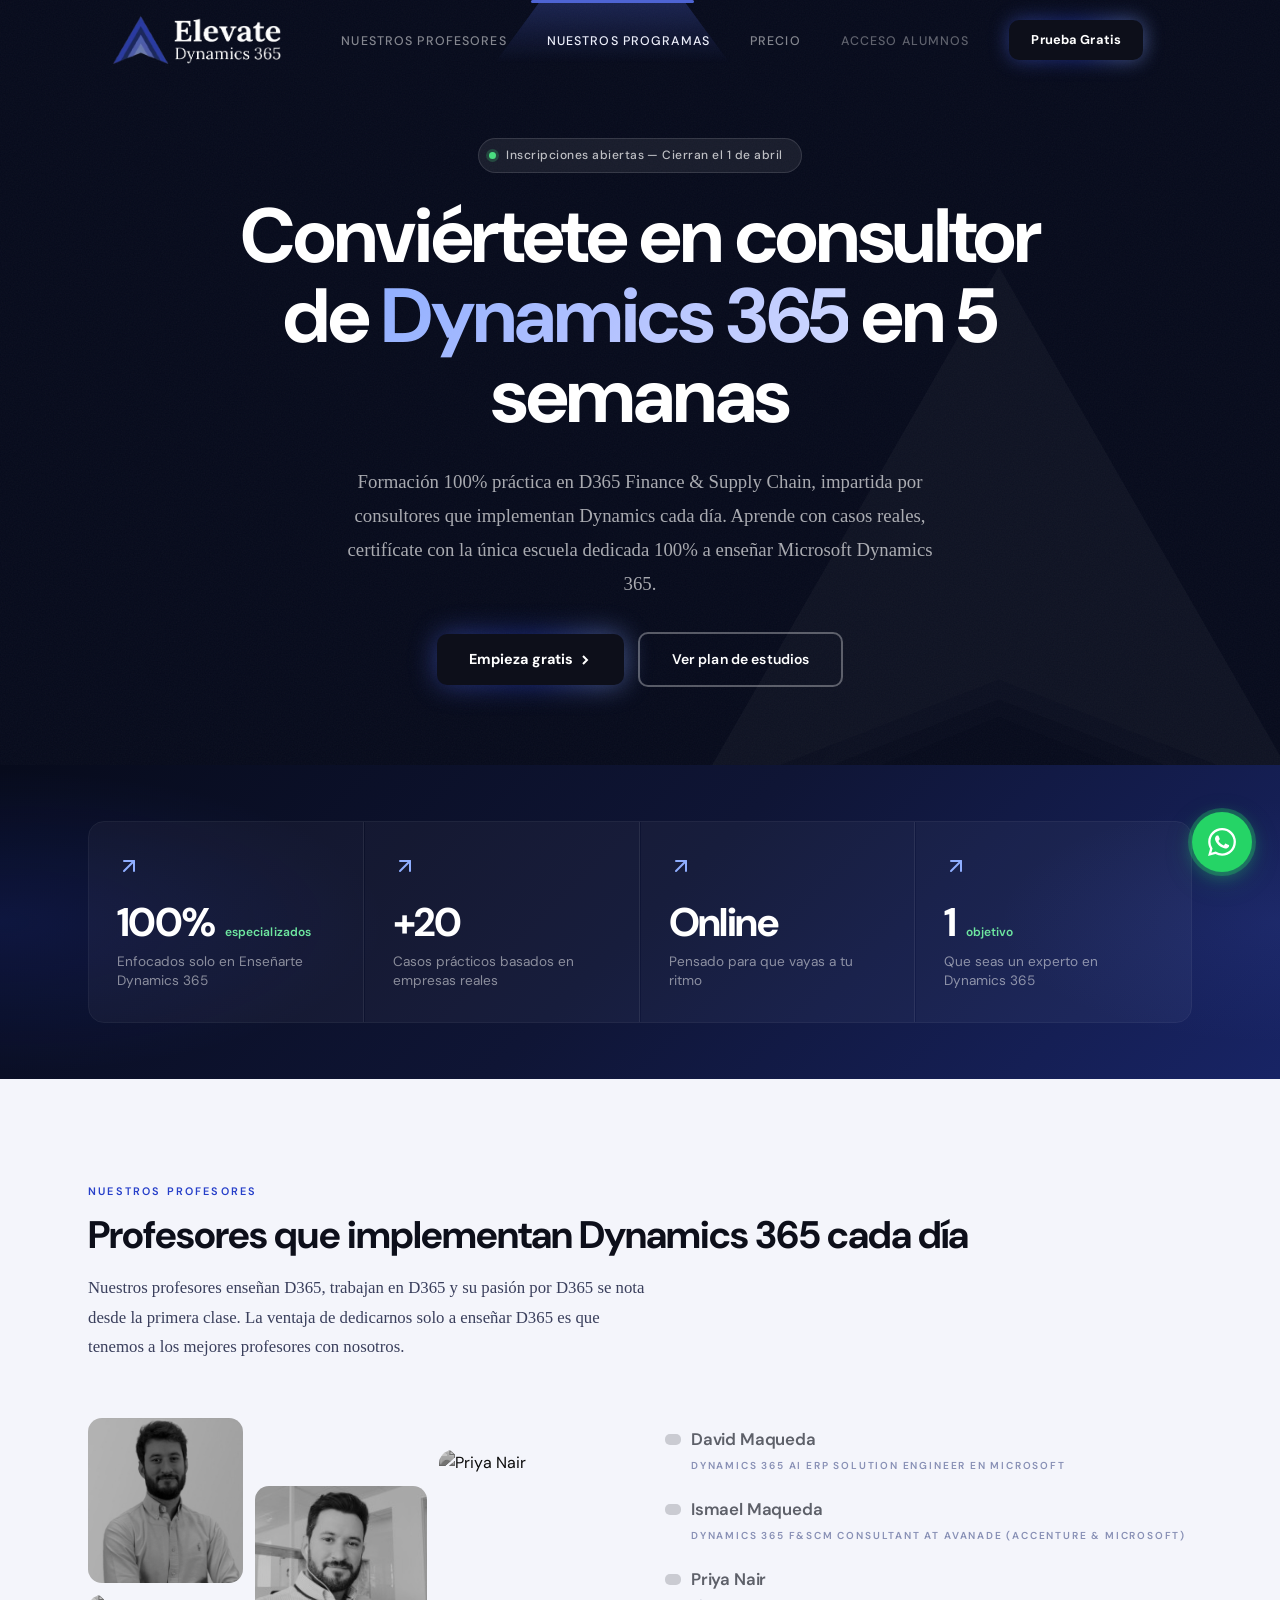
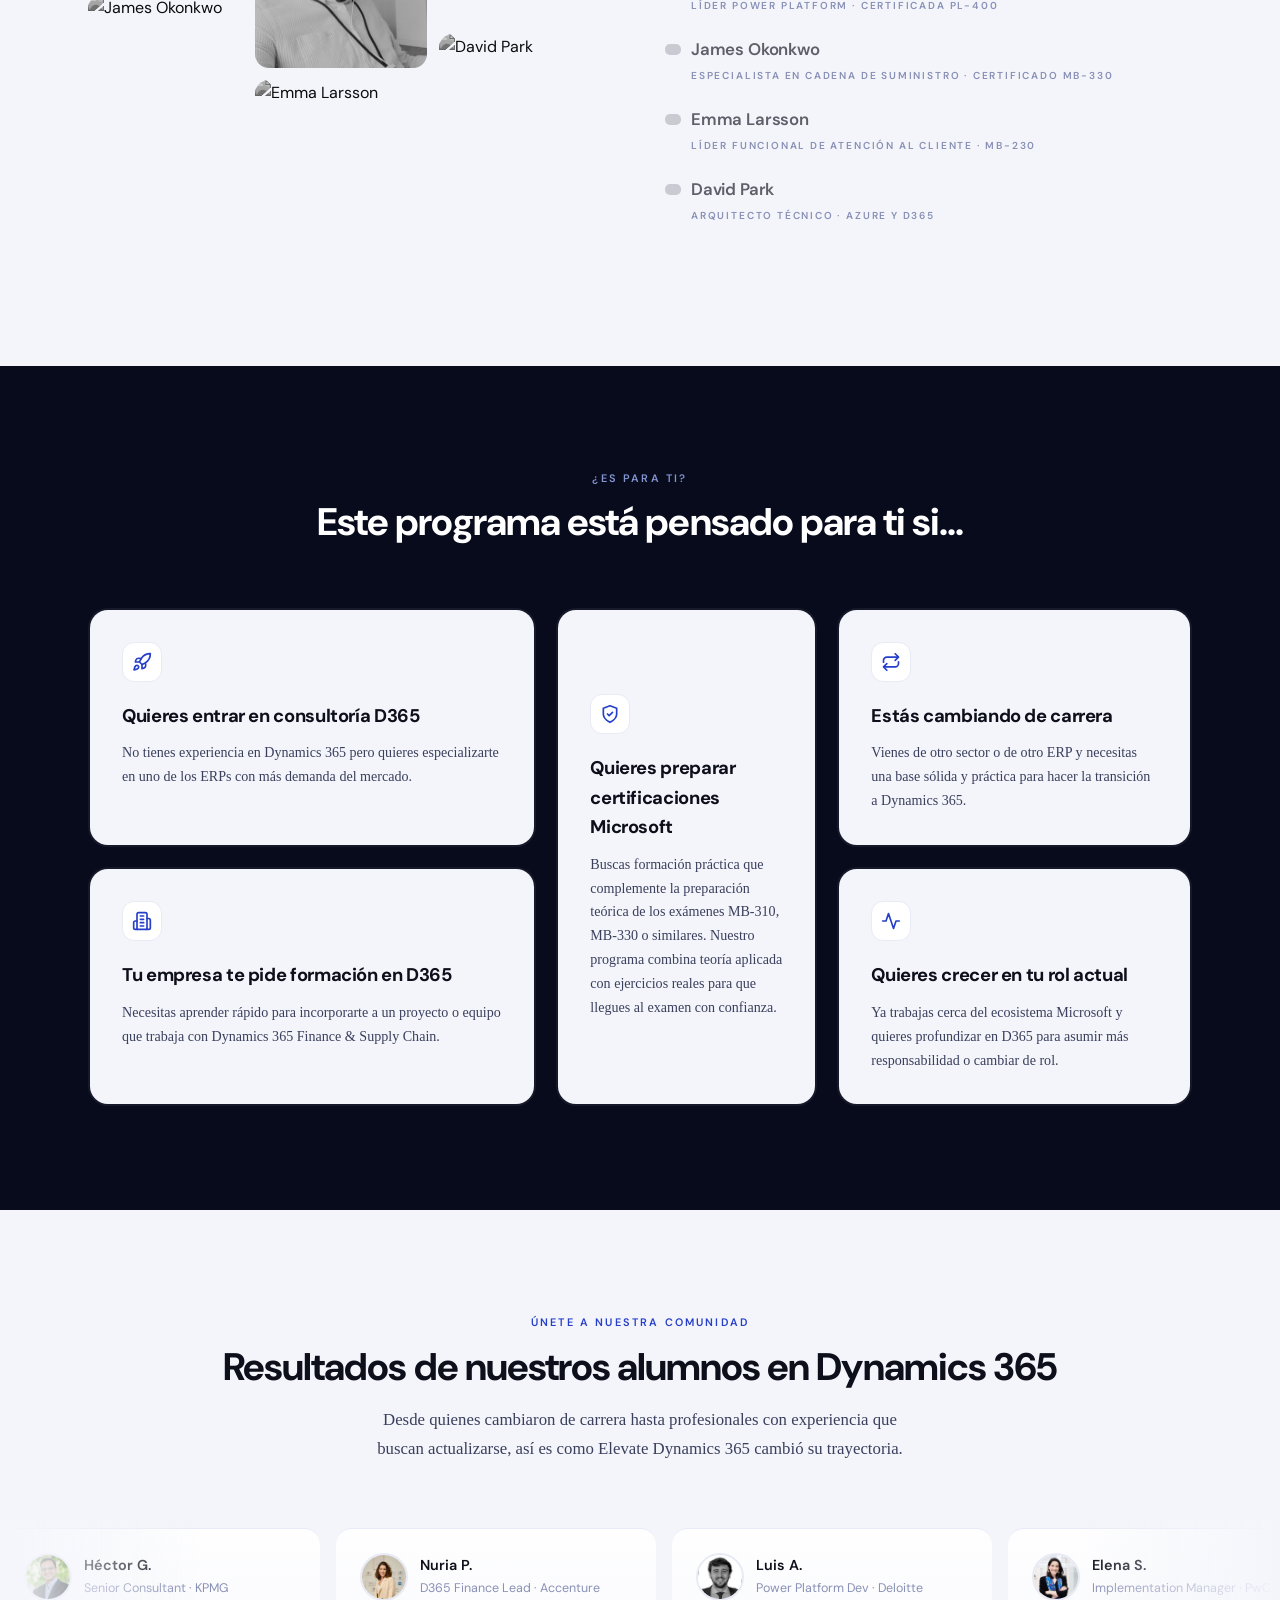
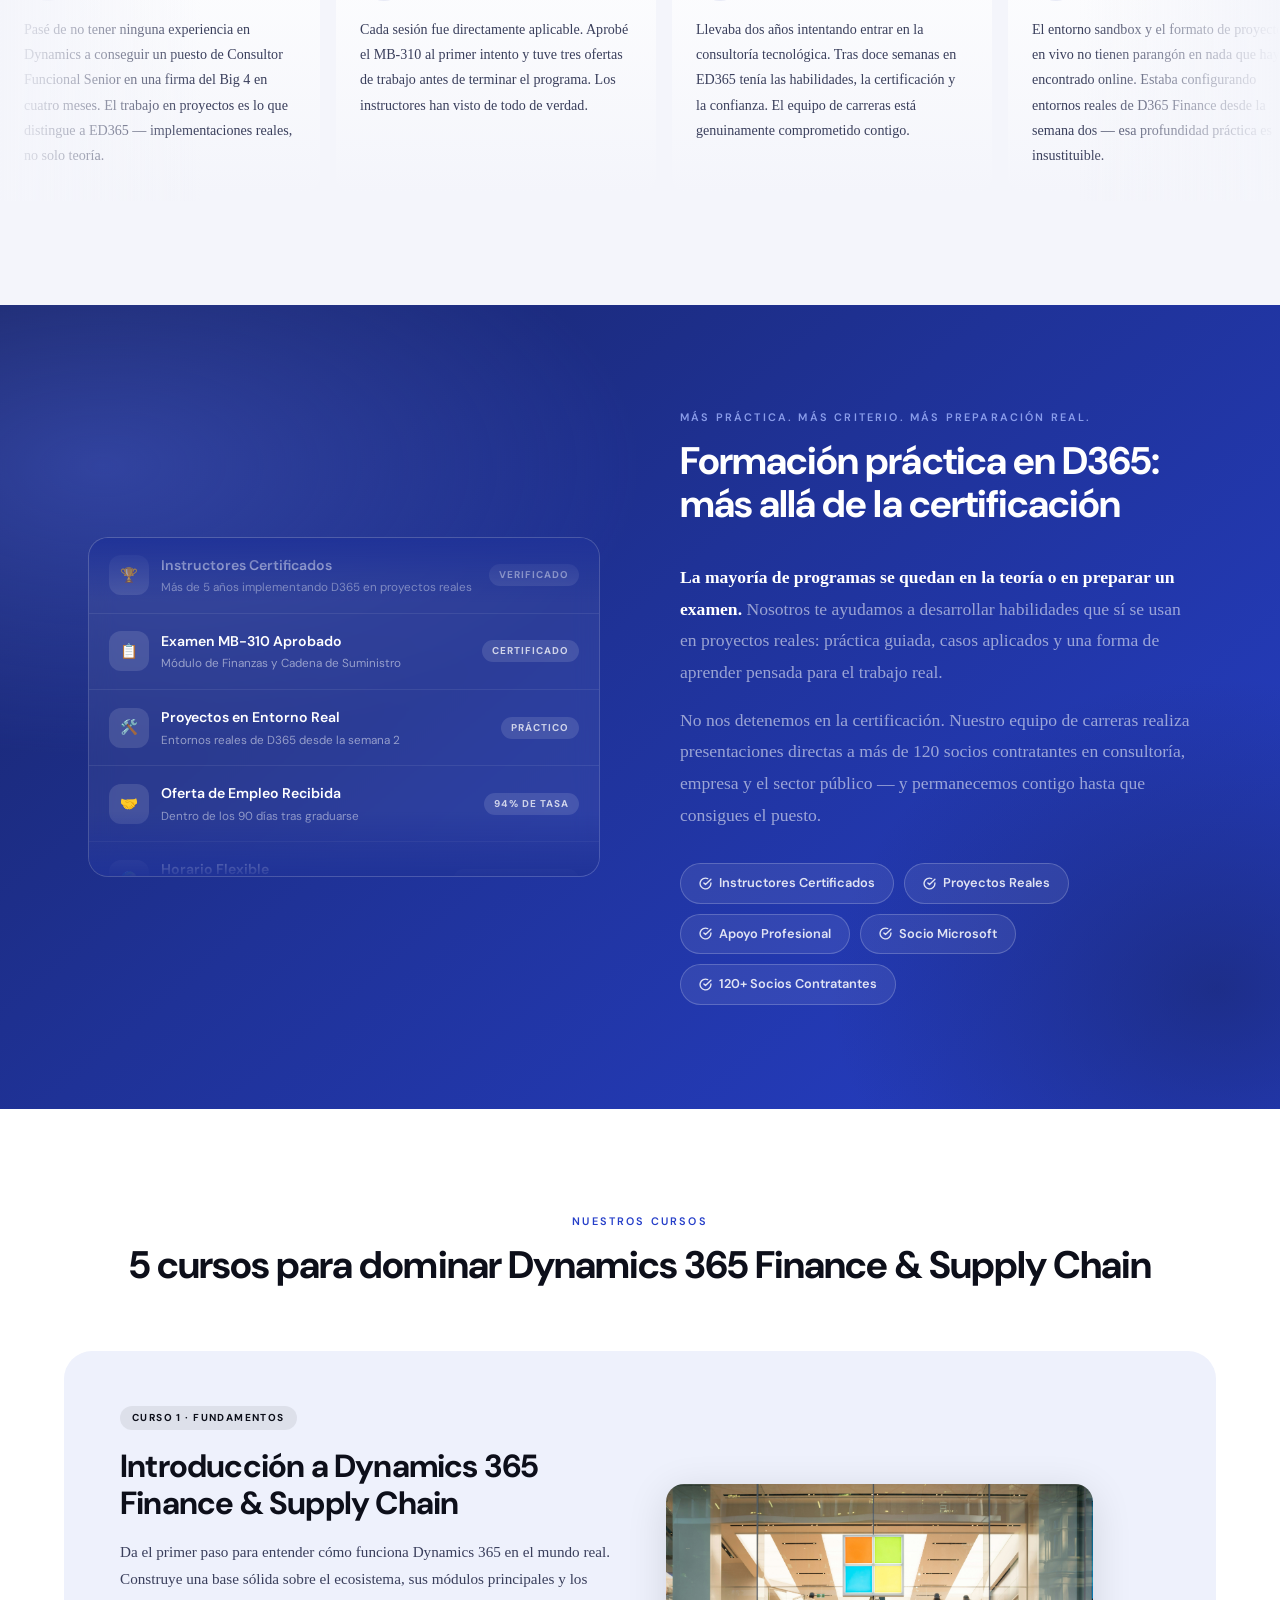
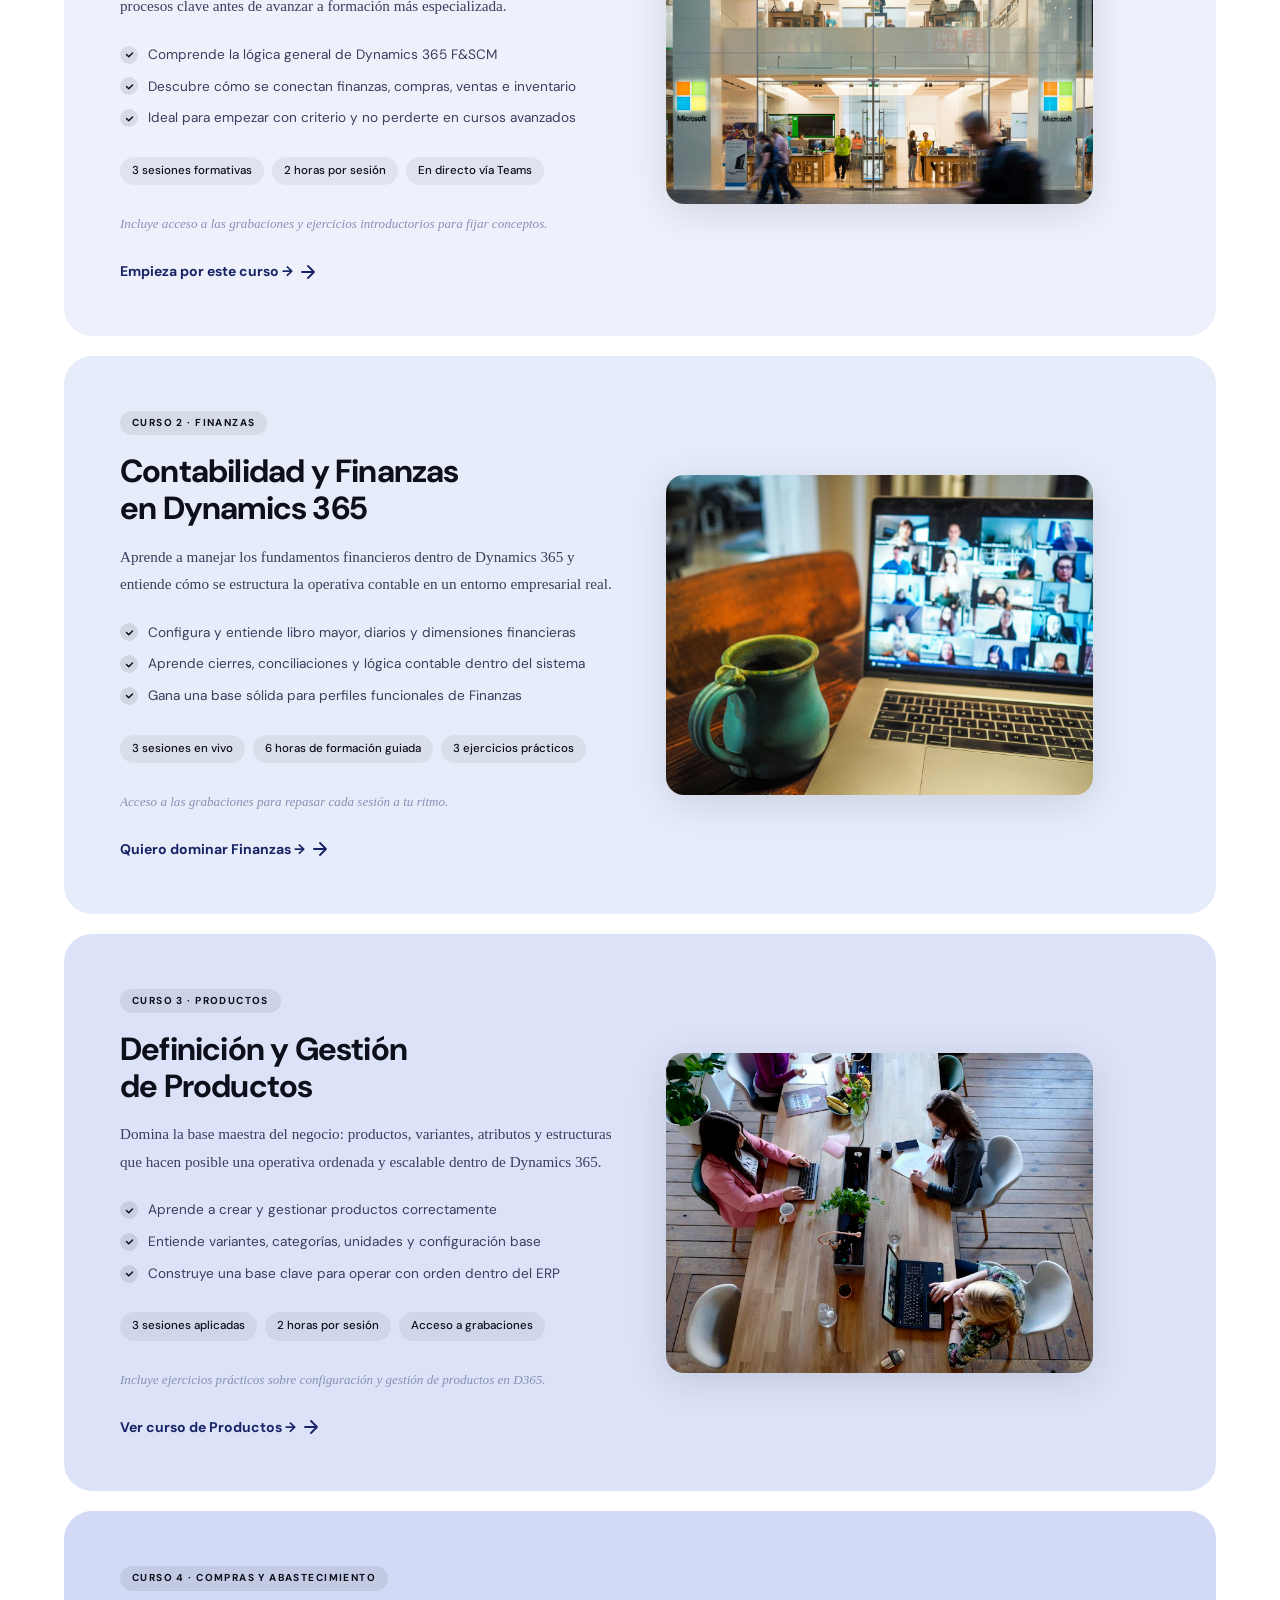
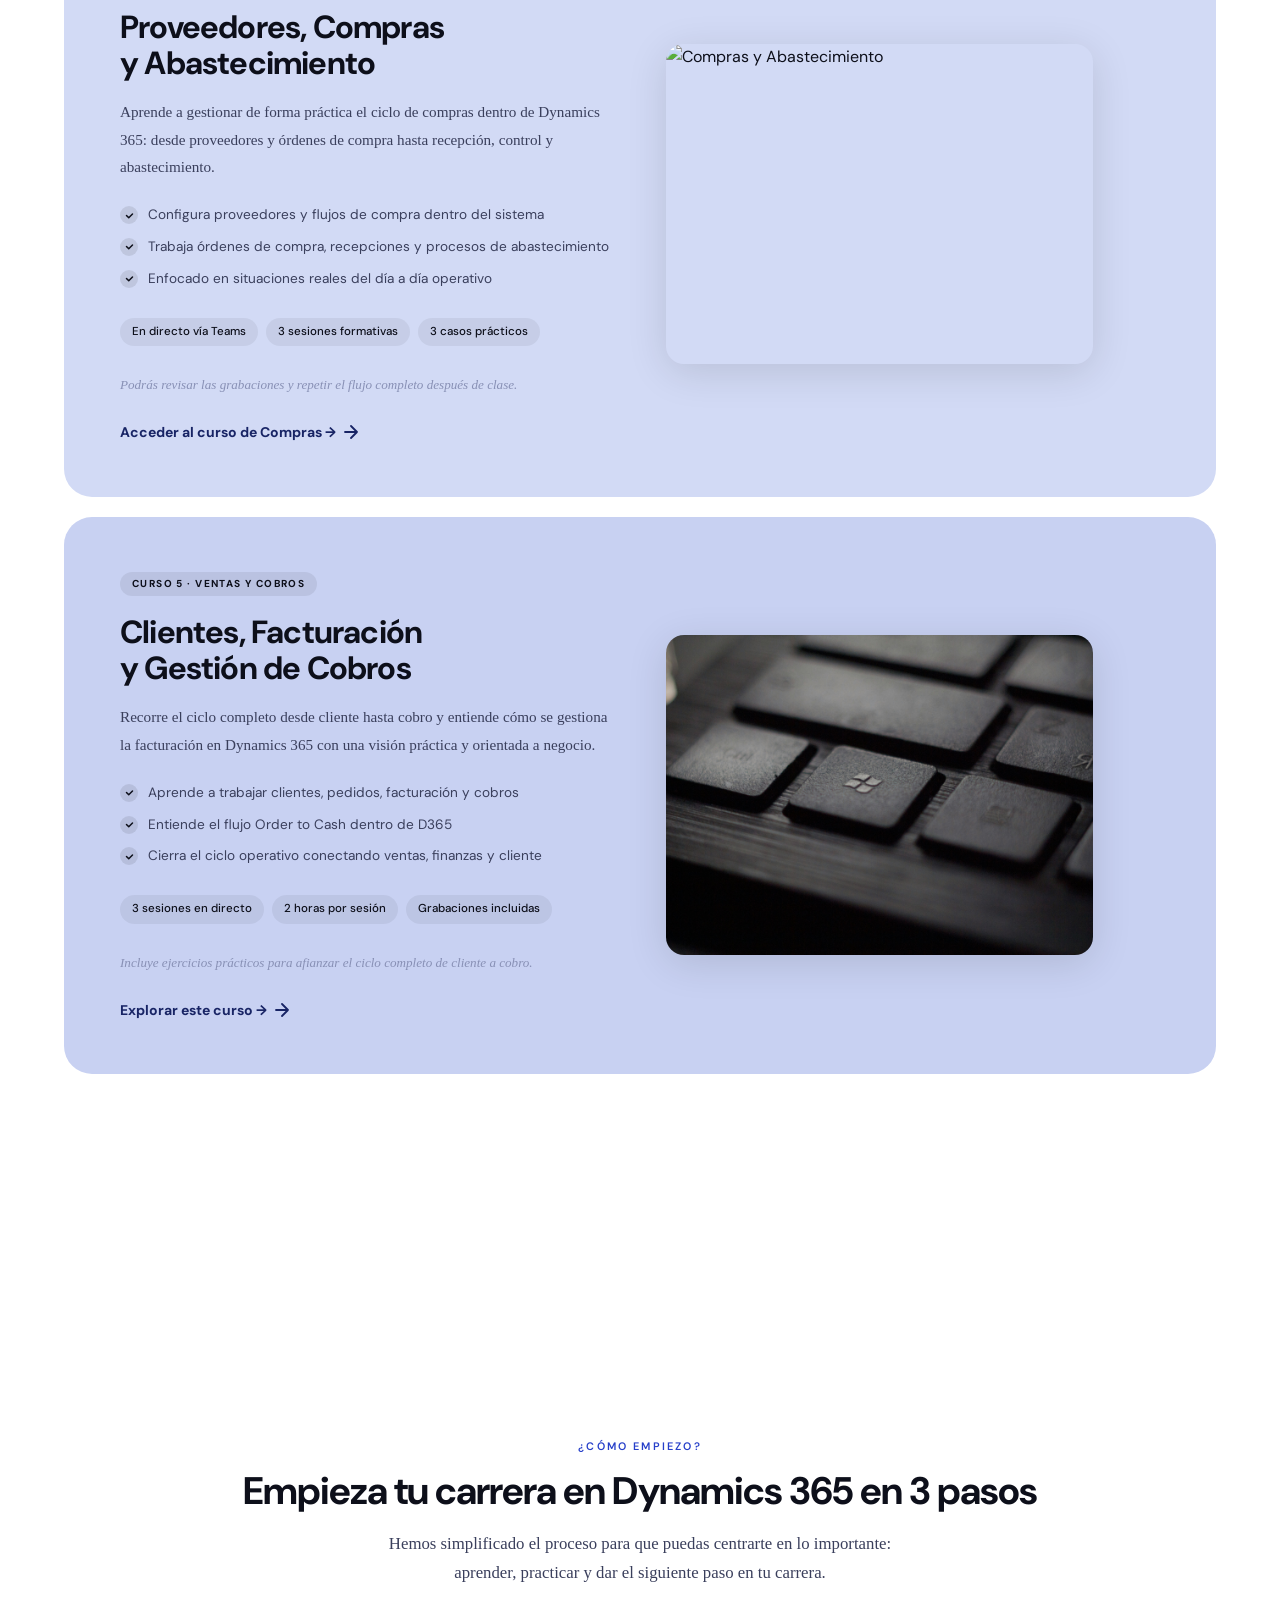
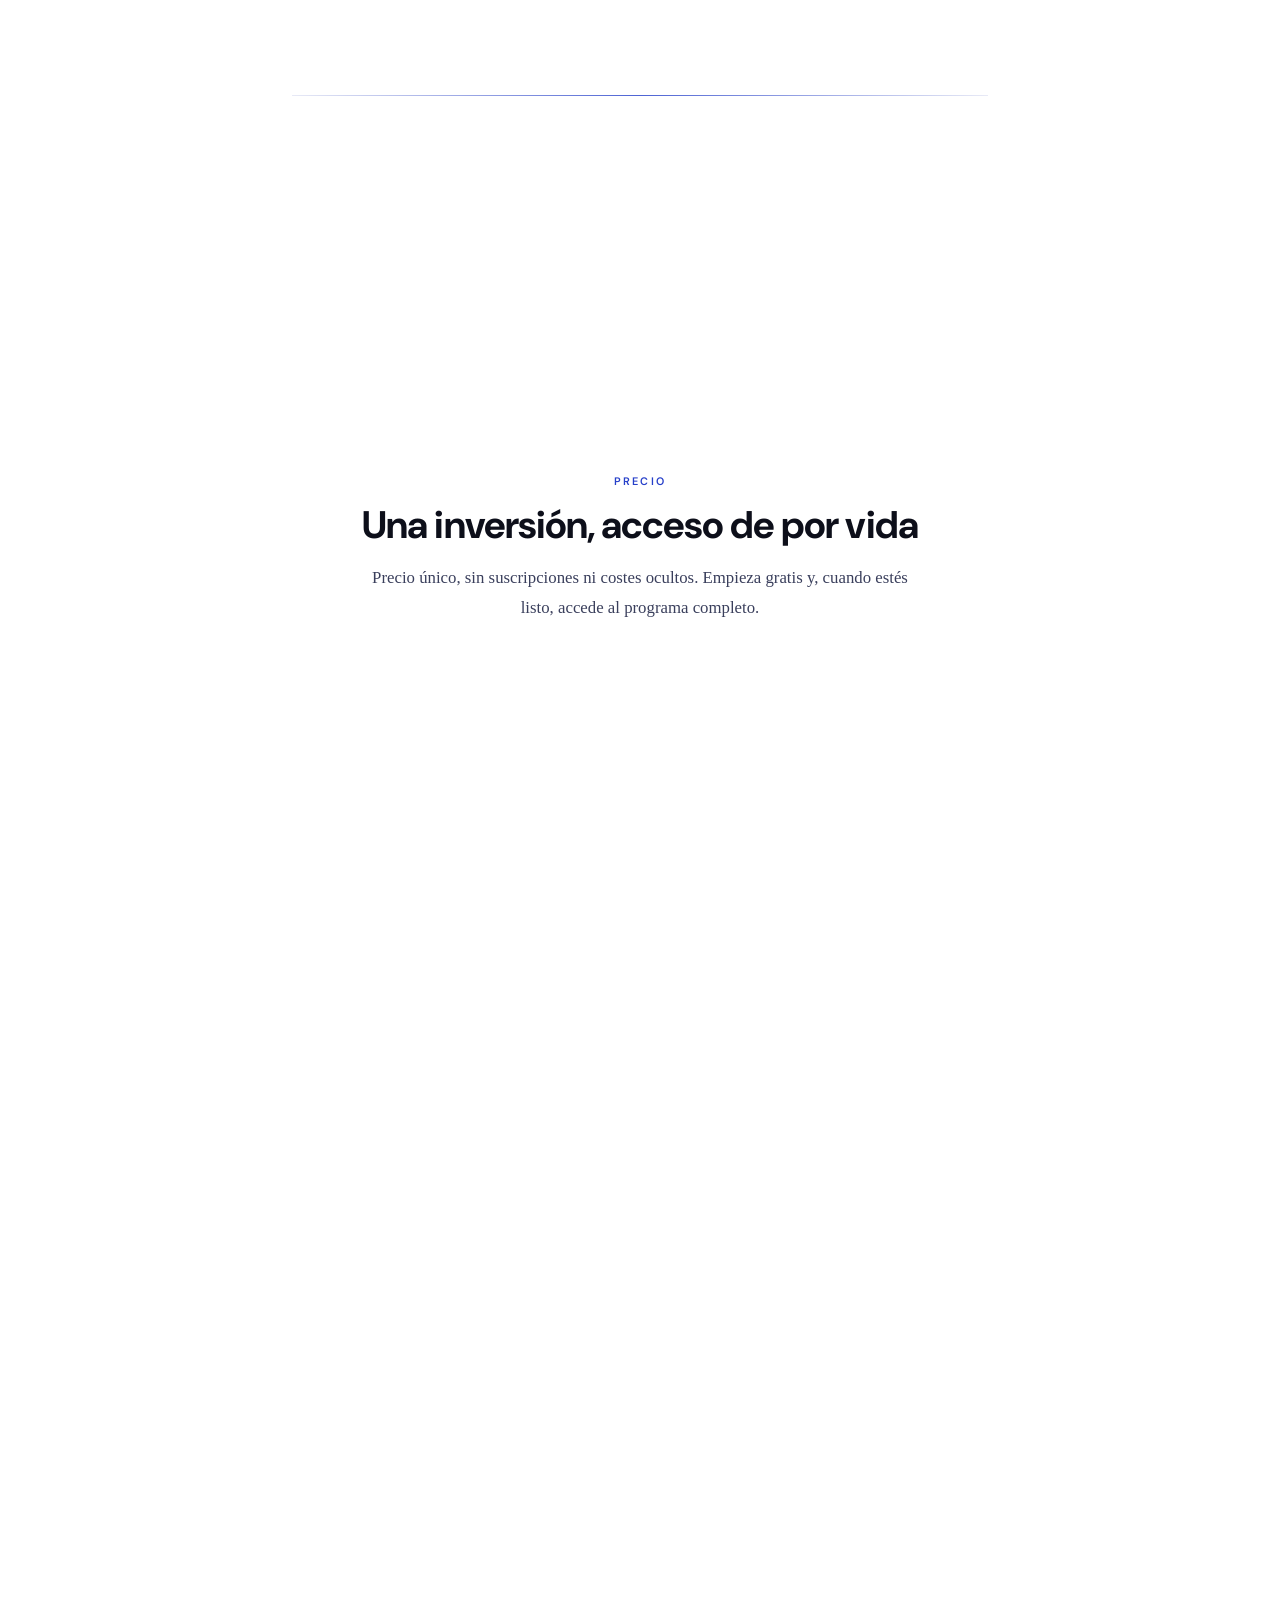
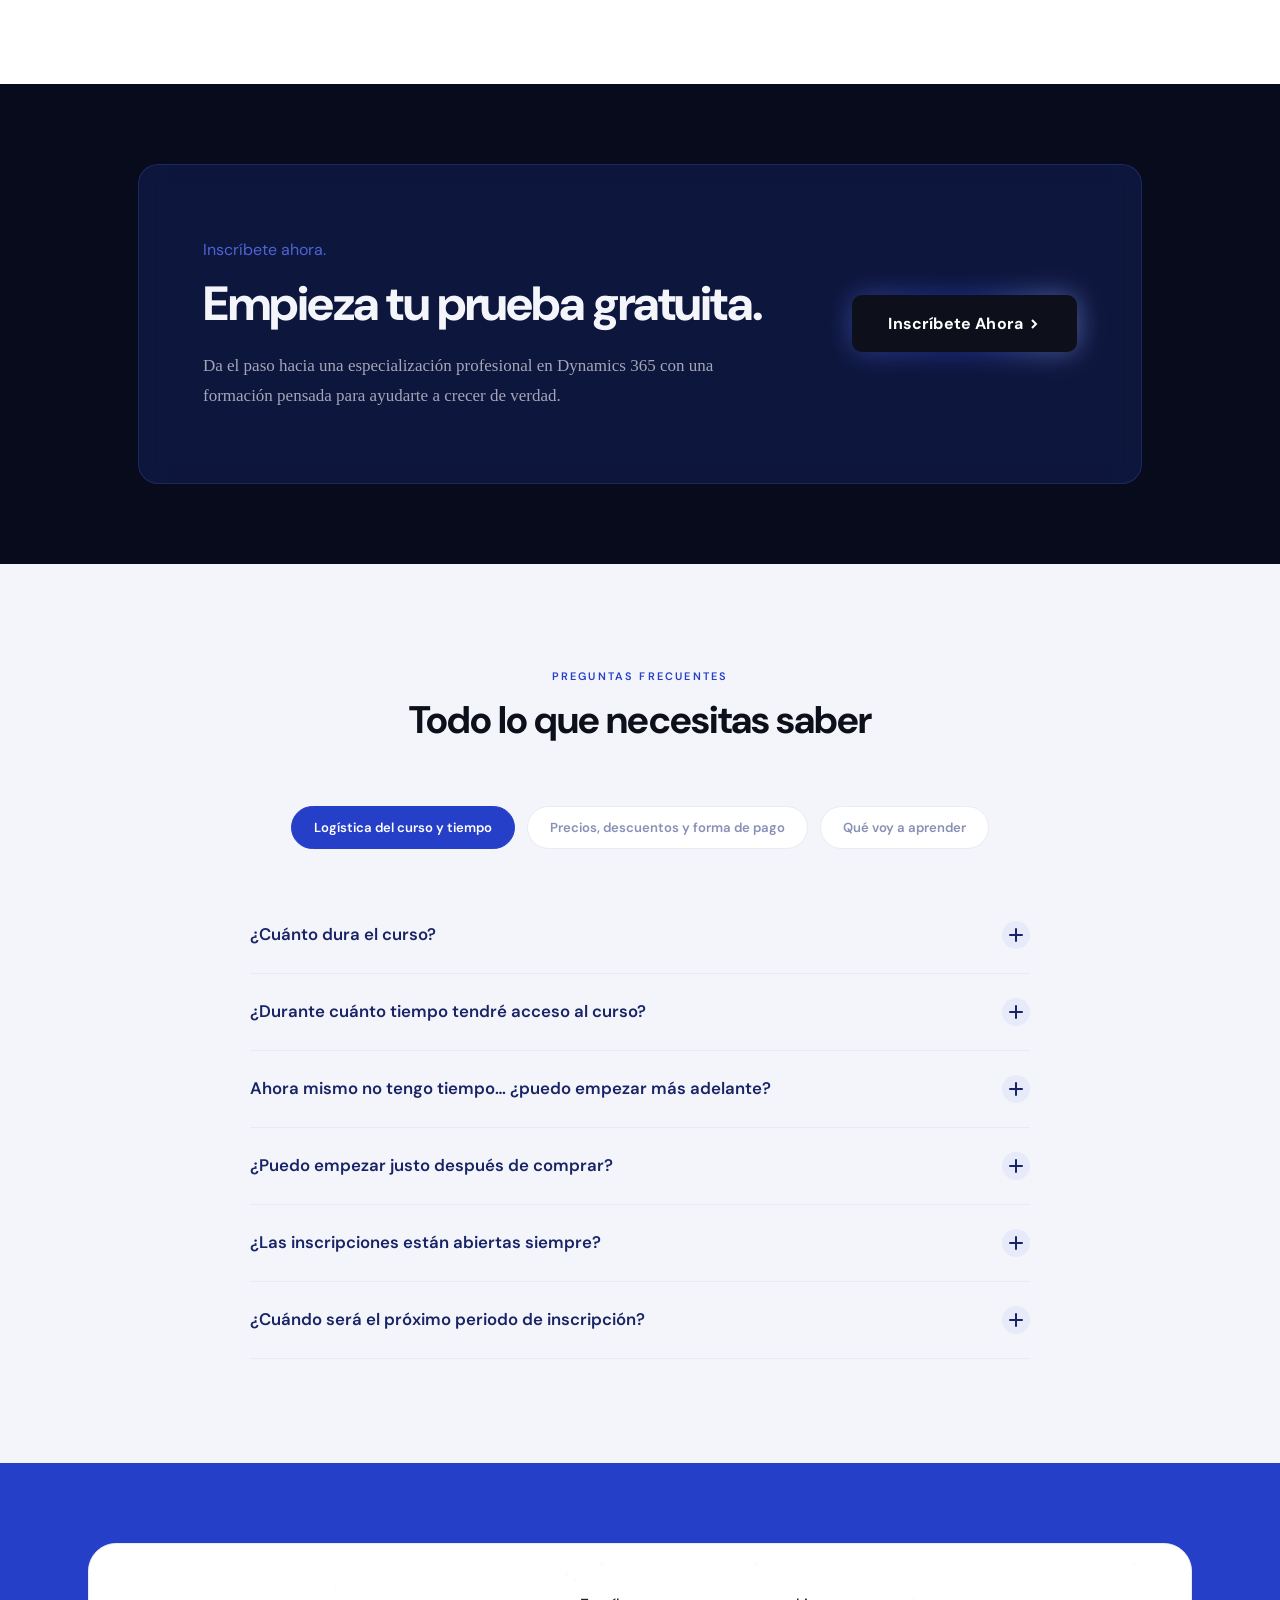
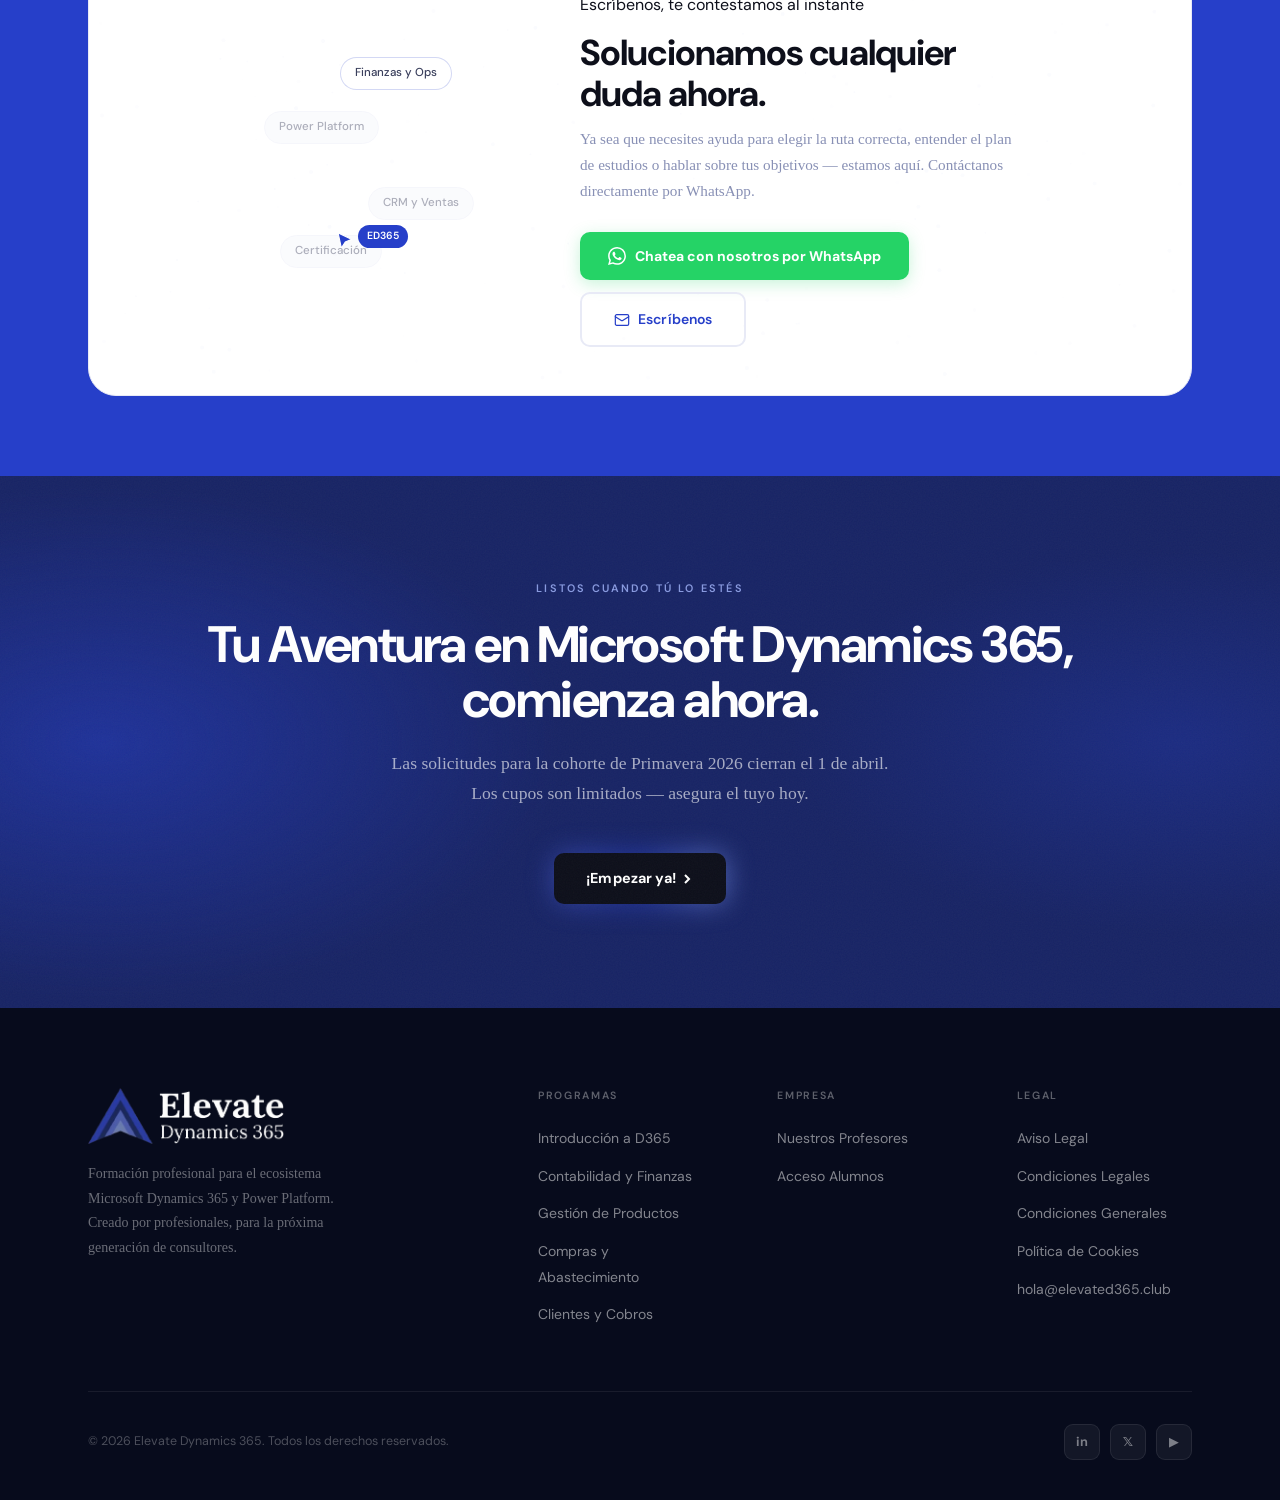
==== commit 6184d0bb: "Actualizar testimonios con nombres hispanos y fotos reales Co-Authored-By: Claude Opus 4.6 (1M conte" ====
--- a/index.html
+++ b/index.html
@@ -744,6 +744,12 @@
       width: 48px; height: 48px; border-radius: 50%; flex-shrink: 0;
       object-fit: cover; border: 2px solid var(--gray-100);
     }
+    .mcard-avatar-initials {
+      width: 48px; height: 48px; border-radius: 50%; flex-shrink: 0;
+      display: flex; align-items: center; justify-content: center;
+      color: #fff; font-weight: 600; font-size: 18px;
+      font-family: var(--font-brand);
+    }
     .mcard-name { font-family: var(--font-brand); font-size: .9rem; font-weight: 600; color: var(--black); }
     .mcard-handle { font-family: var(--font-brand); font-size: .78rem; color: var(--gray-400); margin-top: 2px; }
     .mcard-text { font-family: var(--font-body); font-size: .88rem; line-height: 1.8; color: var(--gray-700); }
@@ -1598,9 +1604,9 @@
       <!-- ── SET 1 ── -->
       <div class="mcard">
         <div class="mcard-author">
-          <img class="mcard-avatar" src="https://images.unsplash.com/photo-1494790108377-be9c29b29330?w=80&h=80&fit=crop&crop=face" alt="Sarah K.">
+          <img class="mcard-avatar" src="brand_assets/testimonio-hector.jpg" alt="Héctor G.">
           <div>
-            <div class="mcard-name">Sarah K.</div>
+            <div class="mcard-name">Héctor G.</div>
             <div class="mcard-handle">Senior Consultant · KPMG</div>
           </div>
         </div>
@@ -1609,9 +1615,9 @@
 
       <div class="mcard">
         <div class="mcard-author">
-          <img class="mcard-avatar" src="https://images.unsplash.com/photo-1507003211169-0a1dd7228f2d?w=80&h=80&fit=crop&crop=face" alt="Marcus R.">
+          <img class="mcard-avatar" src="brand_assets/testimonio-nuria.jpg" alt="Nuria P.">
           <div>
-            <div class="mcard-name">Marcus R.</div>
+            <div class="mcard-name">Nuria P.</div>
             <div class="mcard-handle">D365 Finance Lead · Accenture</div>
           </div>
         </div>
@@ -1620,9 +1626,9 @@
 
       <div class="mcard">
         <div class="mcard-author">
-          <img class="mcard-avatar" src="https://images.unsplash.com/photo-1534528741775-53994a69daeb?w=80&h=80&fit=crop&crop=face" alt="Amara P.">
+          <img class="mcard-avatar" src="brand_assets/testimonio-luis.jpg" alt="Luis A.">
           <div>
-            <div class="mcard-name">Amara P.</div>
+            <div class="mcard-name">Luis A.</div>
             <div class="mcard-handle">Power Platform Dev · Deloitte</div>
           </div>
         </div>
@@ -1631,9 +1637,9 @@
 
       <div class="mcard">
         <div class="mcard-author">
-          <img class="mcard-avatar" src="https://images.unsplash.com/photo-1472099645785-5658abf4ff4e?w=80&h=80&fit=crop&crop=face" alt="James W.">
+          <img class="mcard-avatar" src="brand_assets/testimonio-elena.jpg" alt="Elena S.">
           <div>
-            <div class="mcard-name">James W.</div>
+            <div class="mcard-name">Elena S.</div>
             <div class="mcard-handle">Implementation Manager · PwC</div>
           </div>
         </div>
@@ -1642,9 +1648,9 @@
 
       <div class="mcard">
         <div class="mcard-author">
-          <img class="mcard-avatar" src="https://images.unsplash.com/photo-1438761681033-6461ffad8d80?w=80&h=80&fit=crop&crop=face" alt="Priya S.">
+          <img class="mcard-avatar" src="brand_assets/testimonio-pablo.jpg" alt="Pablo M.">
           <div>
-            <div class="mcard-name">Priya S.</div>
+            <div class="mcard-name">Pablo M.</div>
             <div class="mcard-handle">Business Analyst · Microsoft Partner</div>
           </div>
         </div>
@@ -1653,9 +1659,9 @@
 
       <div class="mcard">
         <div class="mcard-author">
-          <img class="mcard-avatar" src="https://images.unsplash.com/photo-1500648767791-00dcc994a43e?w=80&h=80&fit=crop&crop=face" alt="Tom H.">
+          <img class="mcard-avatar" src="brand_assets/testimonio-juan.jpg" alt="Juan M.">
           <div>
-            <div class="mcard-name">Tom H.</div>
+            <div class="mcard-name">Juan M.</div>
             <div class="mcard-handle">CRM Consultant · Independent</div>
           </div>
         </div>
@@ -1665,9 +1671,9 @@
       <!-- ── SET 2 (duplicate for seamless loop) ── -->
       <div class="mcard" aria-hidden="true">
         <div class="mcard-author">
-          <img class="mcard-avatar" src="https://images.unsplash.com/photo-1494790108377-be9c29b29330?w=80&h=80&fit=crop&crop=face" alt="">
+          <img class="mcard-avatar" src="brand_assets/testimonio-hector.jpg" alt="">
           <div>
-            <div class="mcard-name">Sarah K.</div>
+            <div class="mcard-name">Héctor G.</div>
             <div class="mcard-handle">Senior Consultant · KPMG</div>
           </div>
         </div>
@@ -1676,9 +1682,9 @@
 
       <div class="mcard" aria-hidden="true">
         <div class="mcard-author">
-          <img class="mcard-avatar" src="https://images.unsplash.com/photo-1507003211169-0a1dd7228f2d?w=80&h=80&fit=crop&crop=face" alt="">
+          <img class="mcard-avatar" src="brand_assets/testimonio-nuria.jpg" alt="">
           <div>
-            <div class="mcard-name">Marcus R.</div>
+            <div class="mcard-name">Nuria P.</div>
             <div class="mcard-handle">D365 Finance Lead · Accenture</div>
           </div>
         </div>
@@ -1687,9 +1693,9 @@
 
       <div class="mcard" aria-hidden="true">
         <div class="mcard-author">
-          <img class="mcard-avatar" src="https://images.unsplash.com/photo-1534528741775-53994a69daeb?w=80&h=80&fit=crop&crop=face" alt="">
+          <img class="mcard-avatar" src="brand_assets/testimonio-luis.jpg" alt="">
           <div>
-            <div class="mcard-name">Amara P.</div>
+            <div class="mcard-name">Luis A.</div>
             <div class="mcard-handle">Power Platform Dev · Deloitte</div>
           </div>
         </div>
@@ -1698,9 +1704,9 @@
 
       <div class="mcard" aria-hidden="true">
         <div class="mcard-author">
-          <img class="mcard-avatar" src="https://images.unsplash.com/photo-1472099645785-5658abf4ff4e?w=80&h=80&fit=crop&crop=face" alt="">
+          <img class="mcard-avatar" src="brand_assets/testimonio-elena.jpg" alt="">
           <div>
-            <div class="mcard-name">James W.</div>
+            <div class="mcard-name">Elena S.</div>
             <div class="mcard-handle">Implementation Manager · PwC</div>
           </div>
         </div>
@@ -1709,9 +1715,9 @@
 
       <div class="mcard" aria-hidden="true">
         <div class="mcard-author">
-          <img class="mcard-avatar" src="https://images.unsplash.com/photo-1438761681033-6461ffad8d80?w=80&h=80&fit=crop&crop=face" alt="">
+          <img class="mcard-avatar" src="brand_assets/testimonio-pablo.jpg" alt="">
           <div>
-            <div class="mcard-name">Priya S.</div>
+            <div class="mcard-name">Pablo M.</div>
             <div class="mcard-handle">Business Analyst · Microsoft Partner</div>
           </div>
         </div>
@@ -1720,9 +1726,9 @@
 
       <div class="mcard" aria-hidden="true">
         <div class="mcard-author">
-          <img class="mcard-avatar" src="https://images.unsplash.com/photo-1500648767791-00dcc994a43e?w=80&h=80&fit=crop&crop=face" alt="">
+          <img class="mcard-avatar" src="brand_assets/testimonio-juan.jpg" alt="">
           <div>
-            <div class="mcard-name">Tom H.</div>
+            <div class="mcard-name">Juan M.</div>
             <div class="mcard-handle">CRM Consultant · Independent</div>
           </div>
         </div>
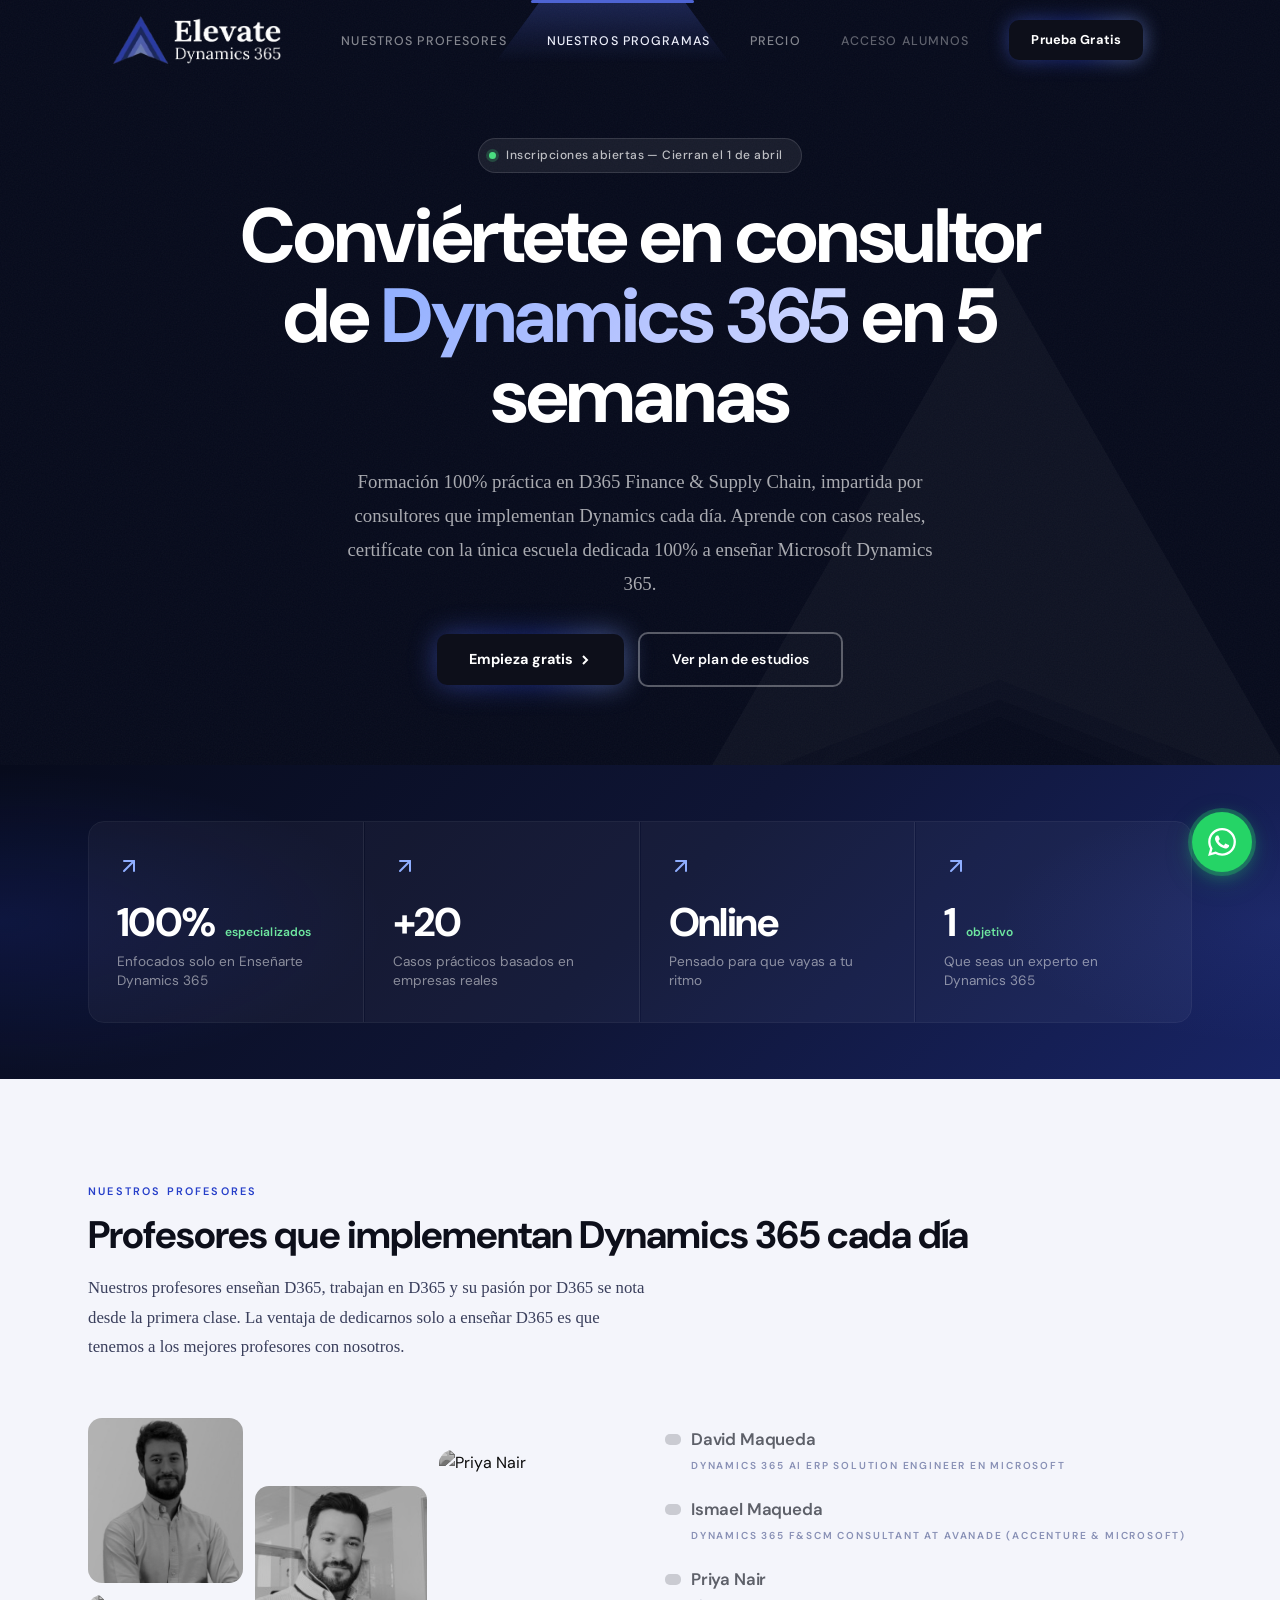
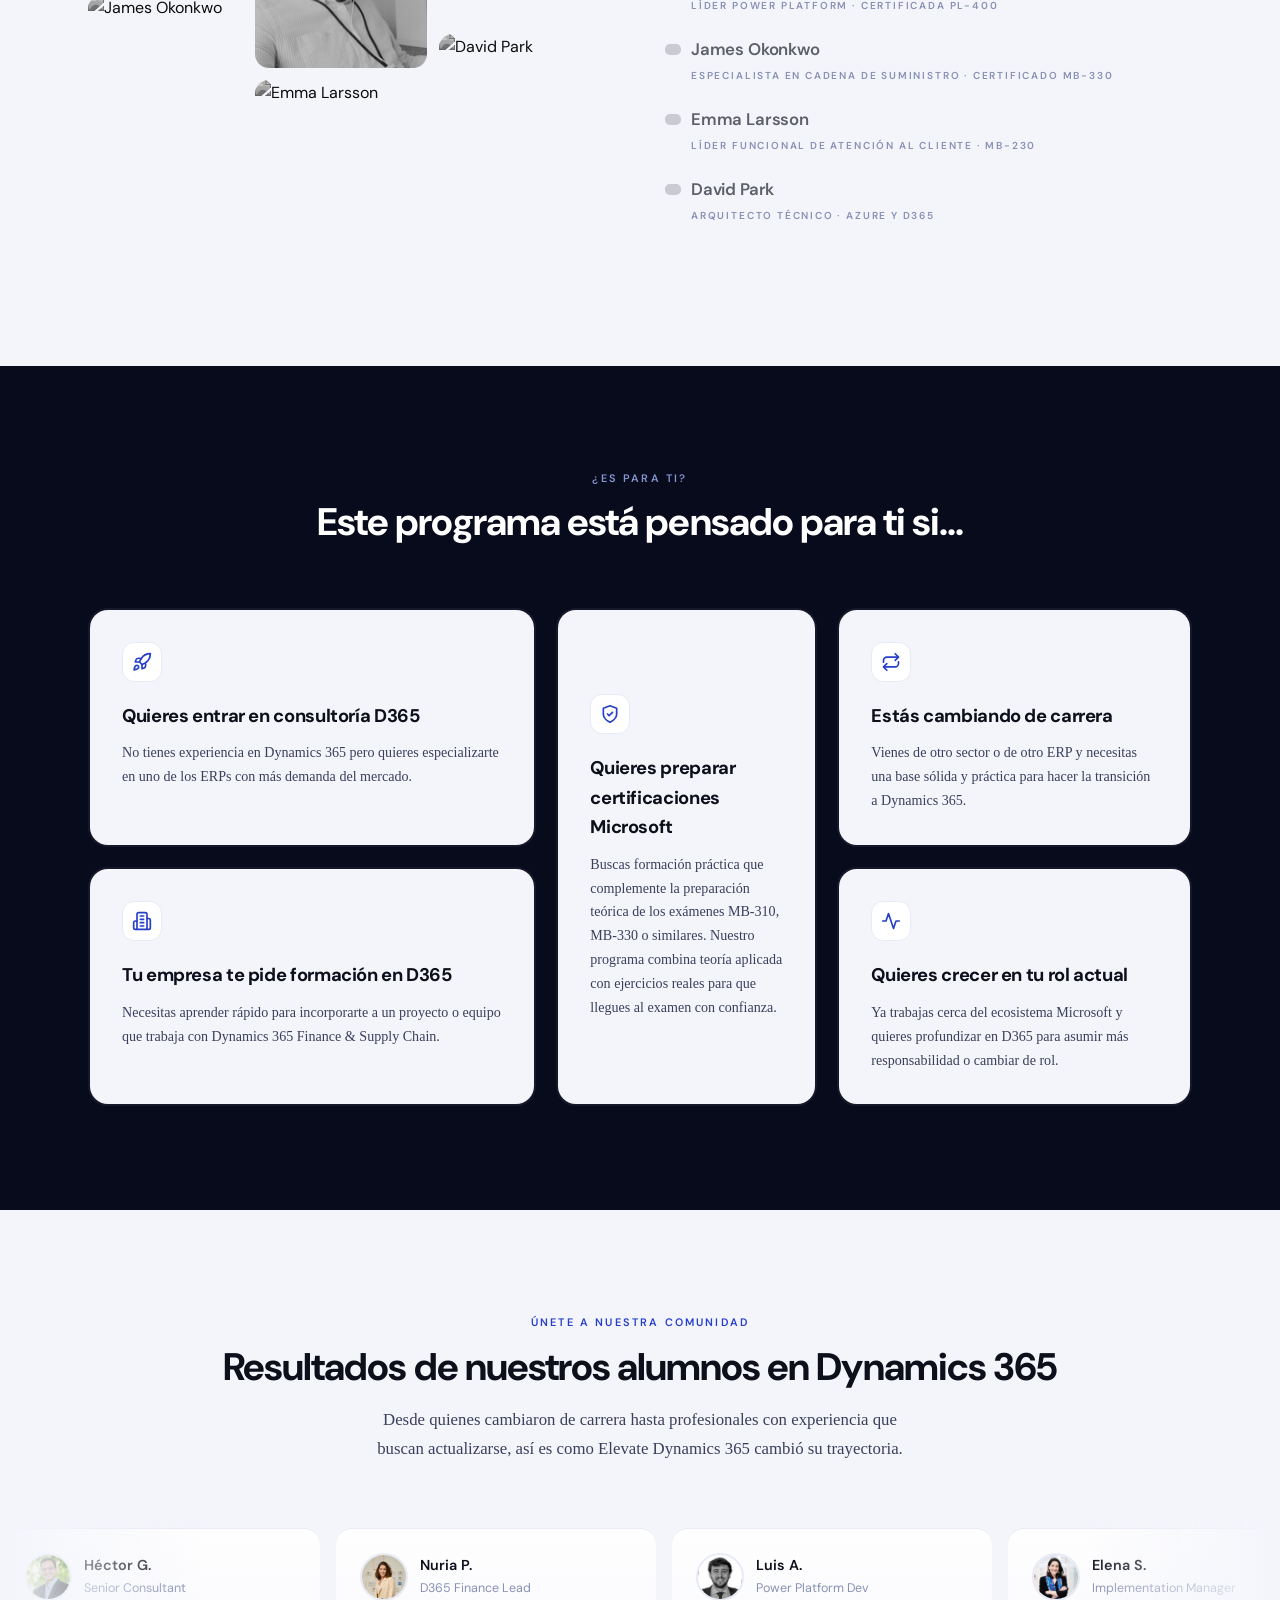
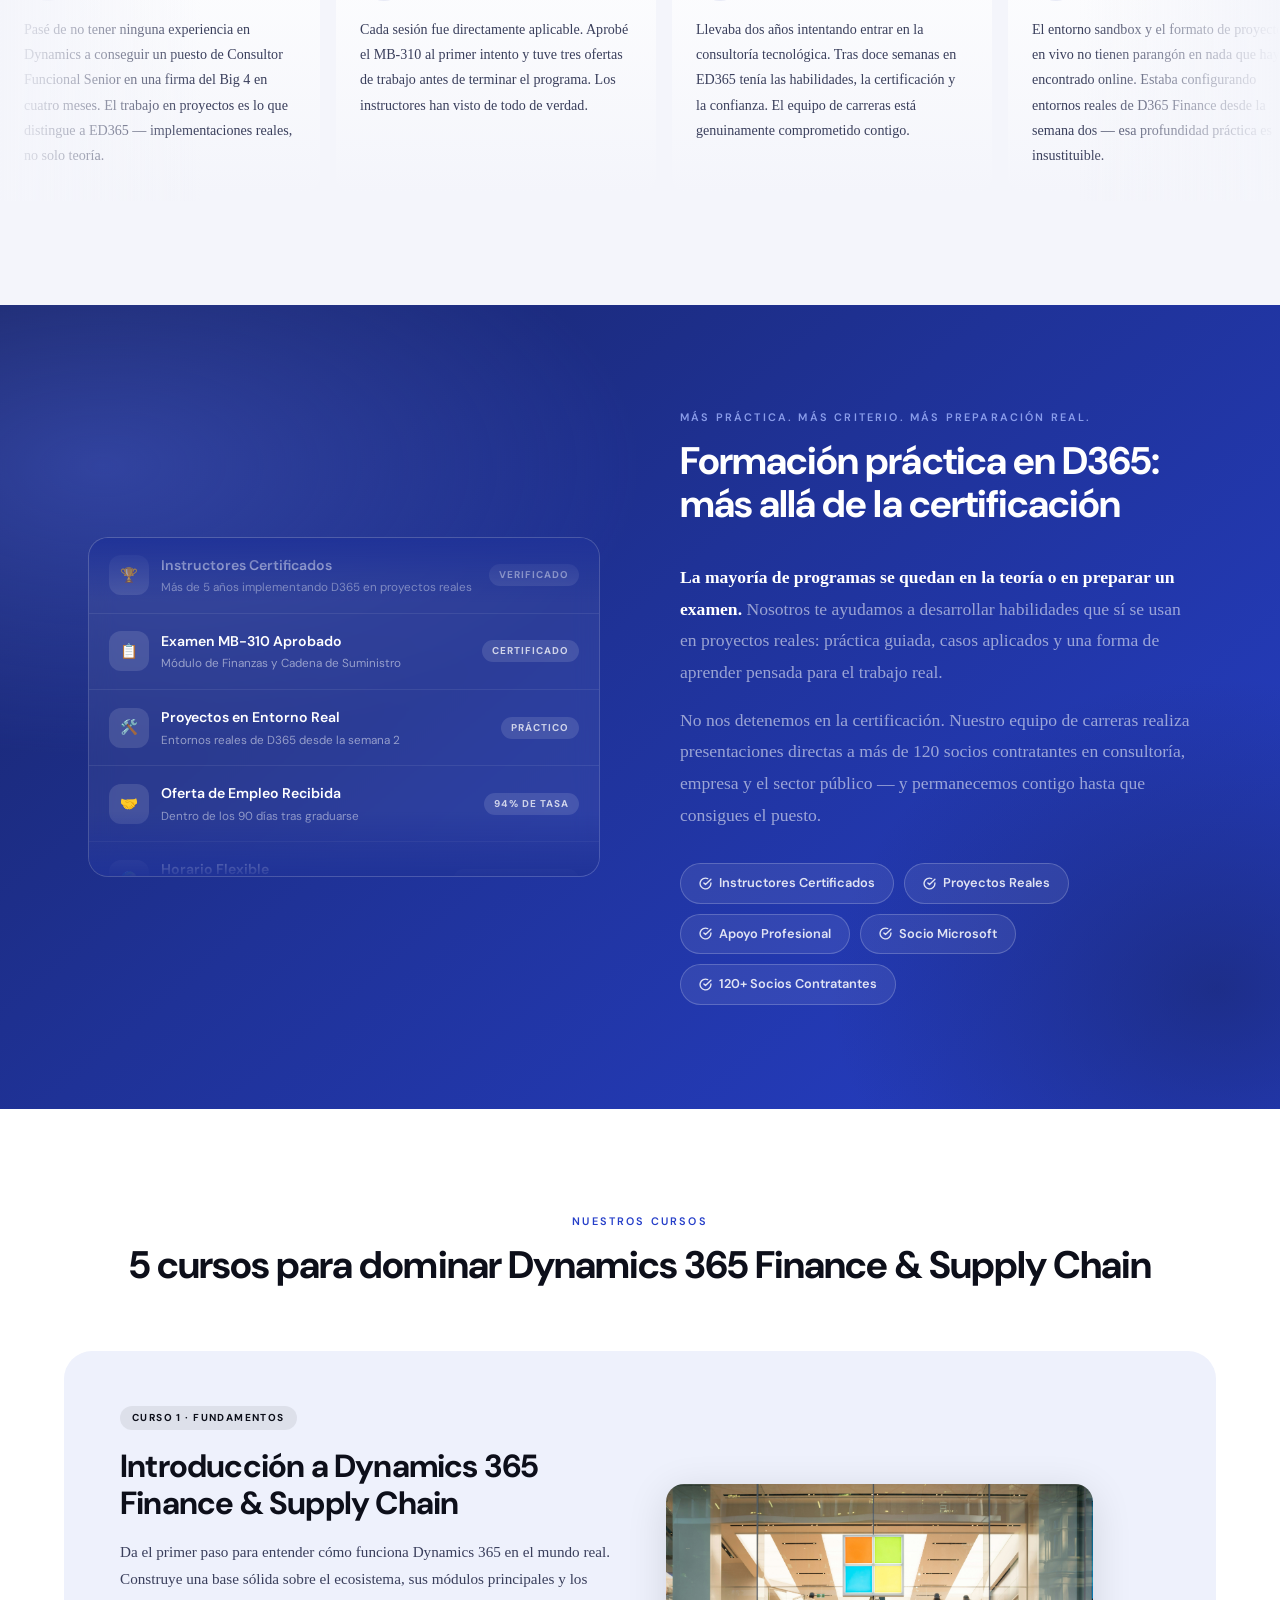
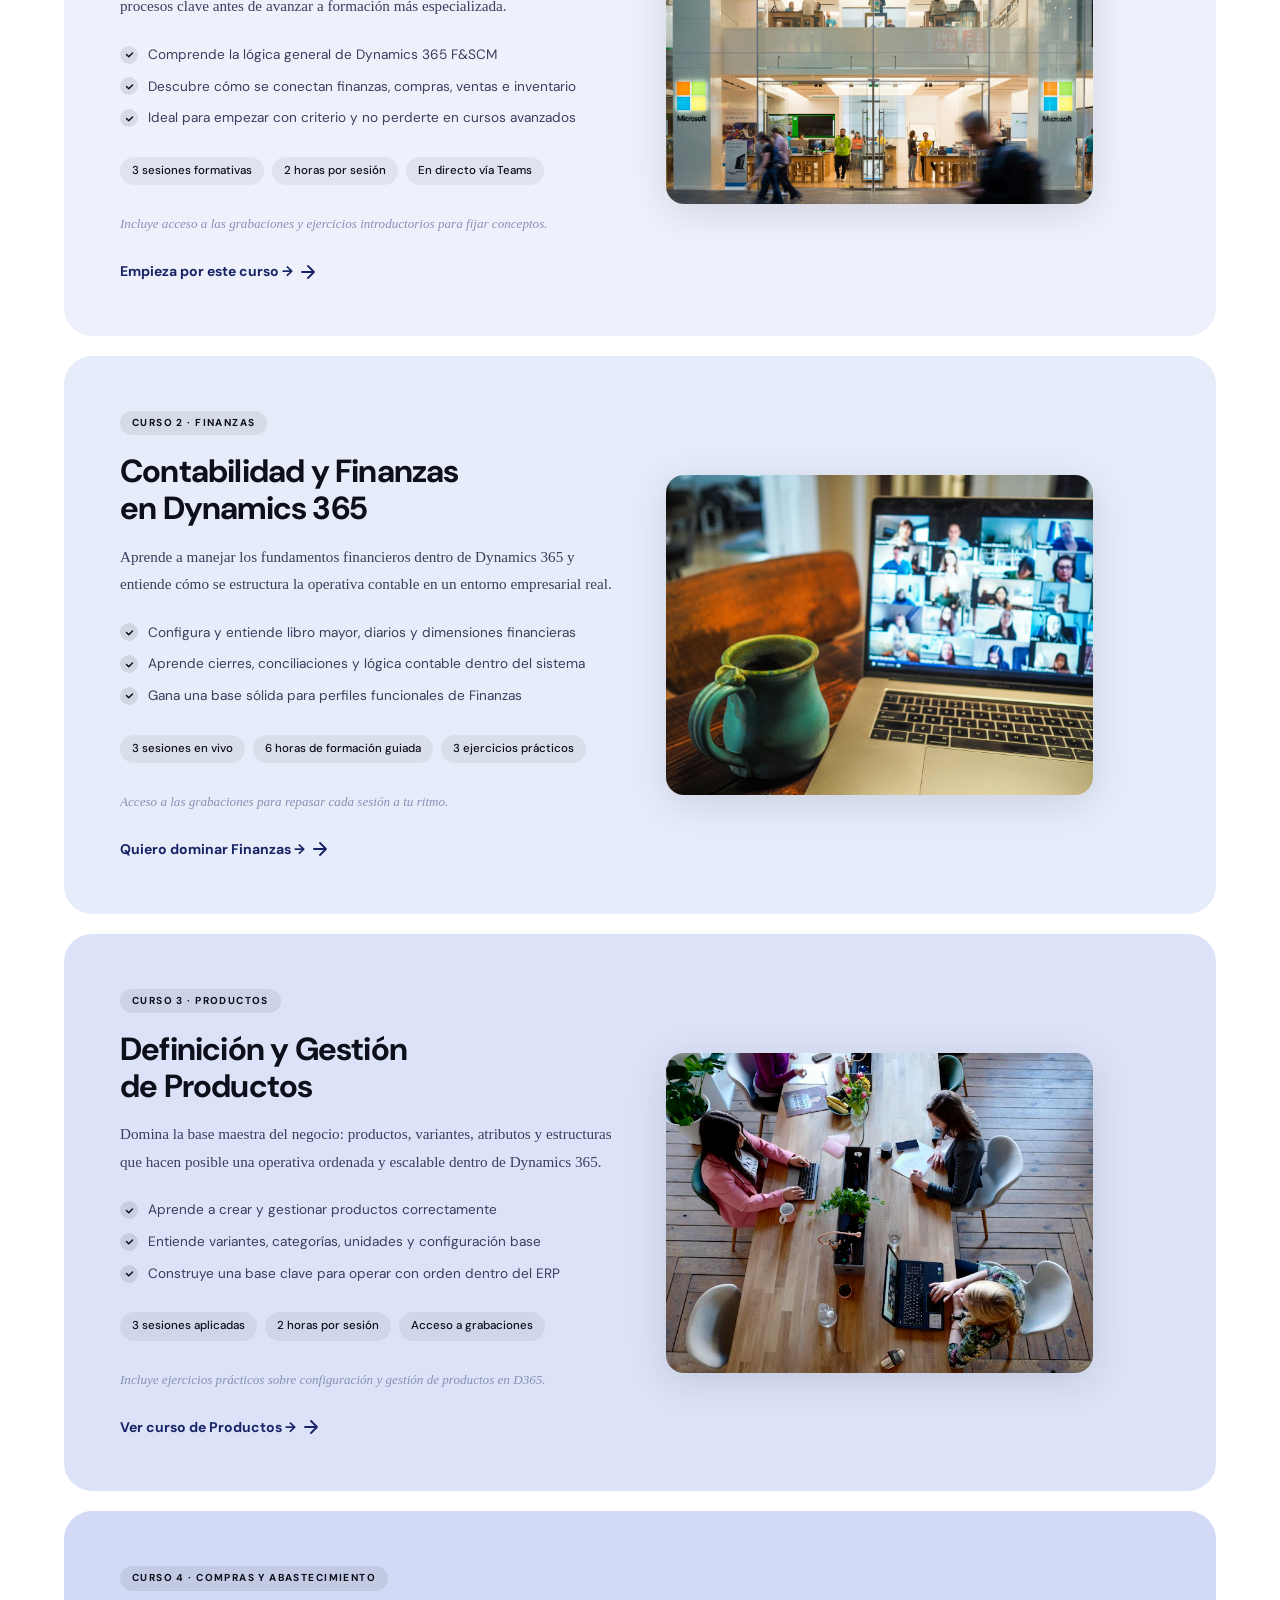
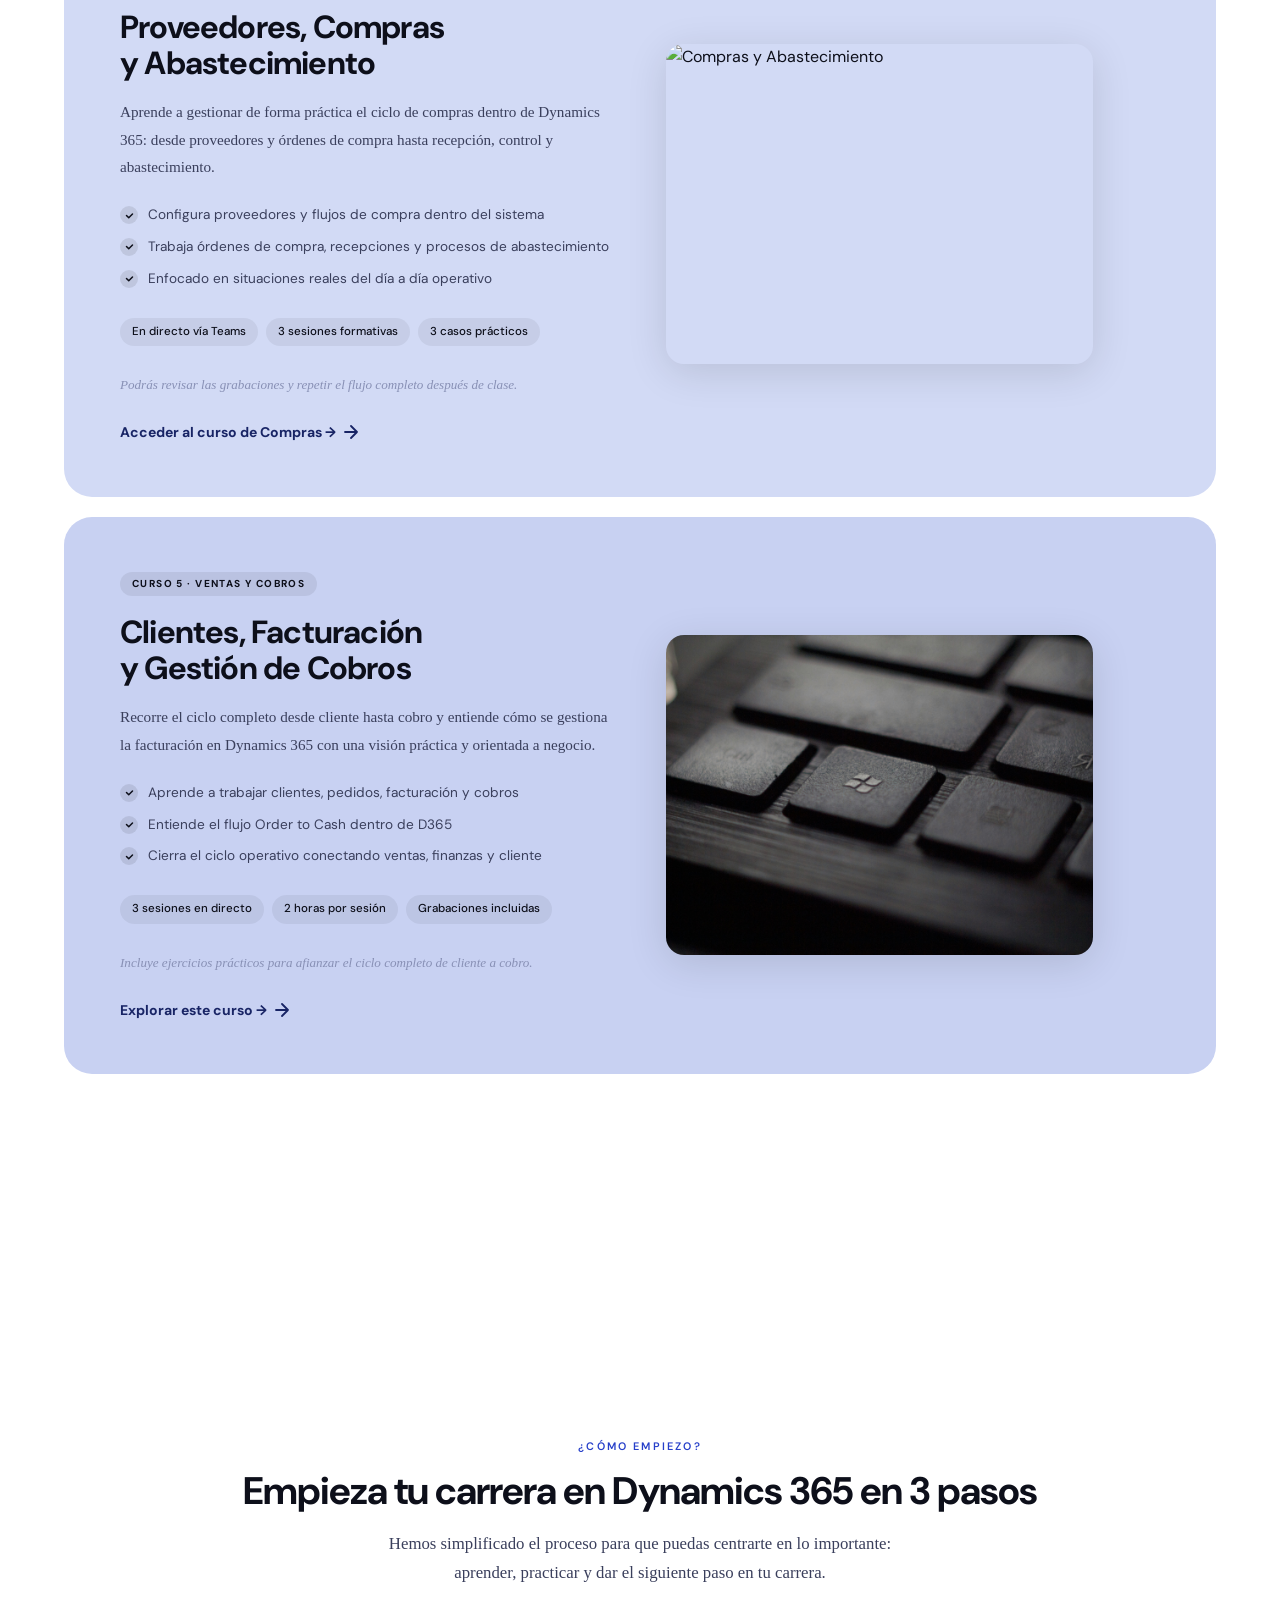
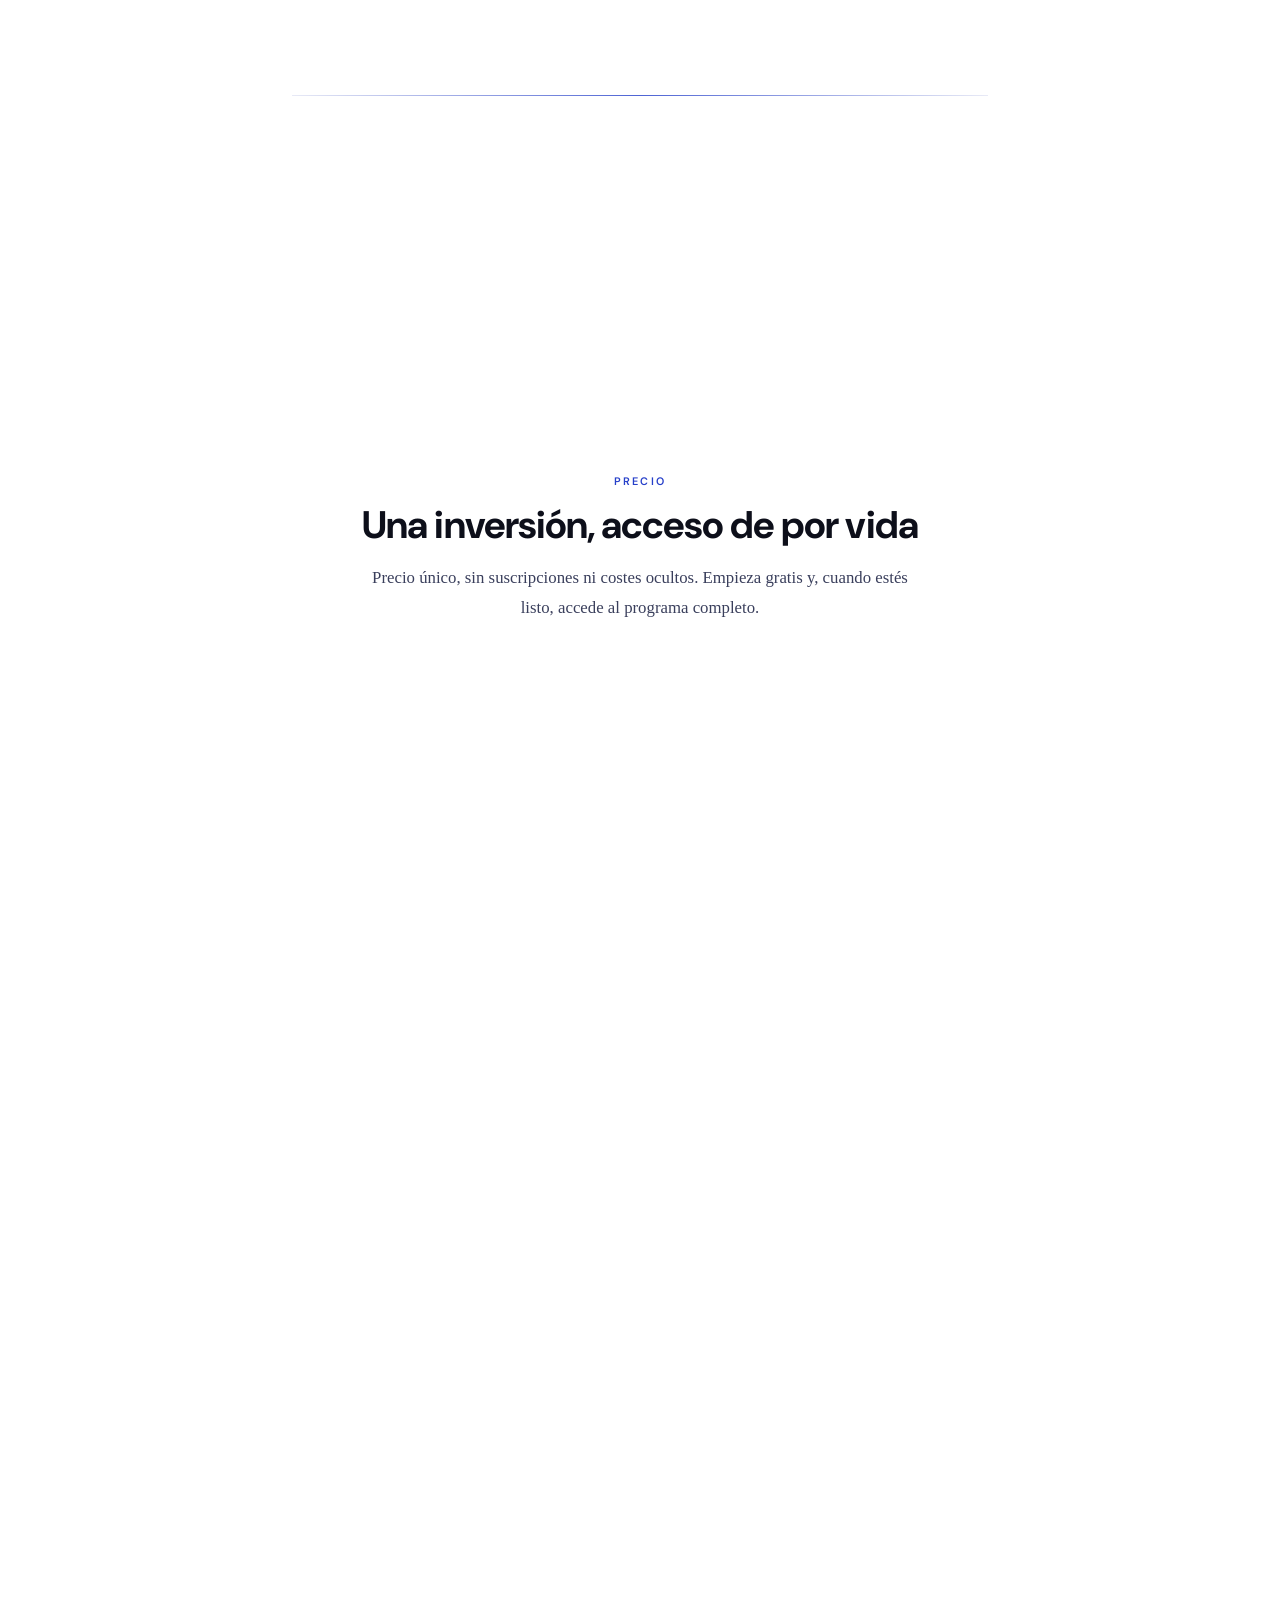
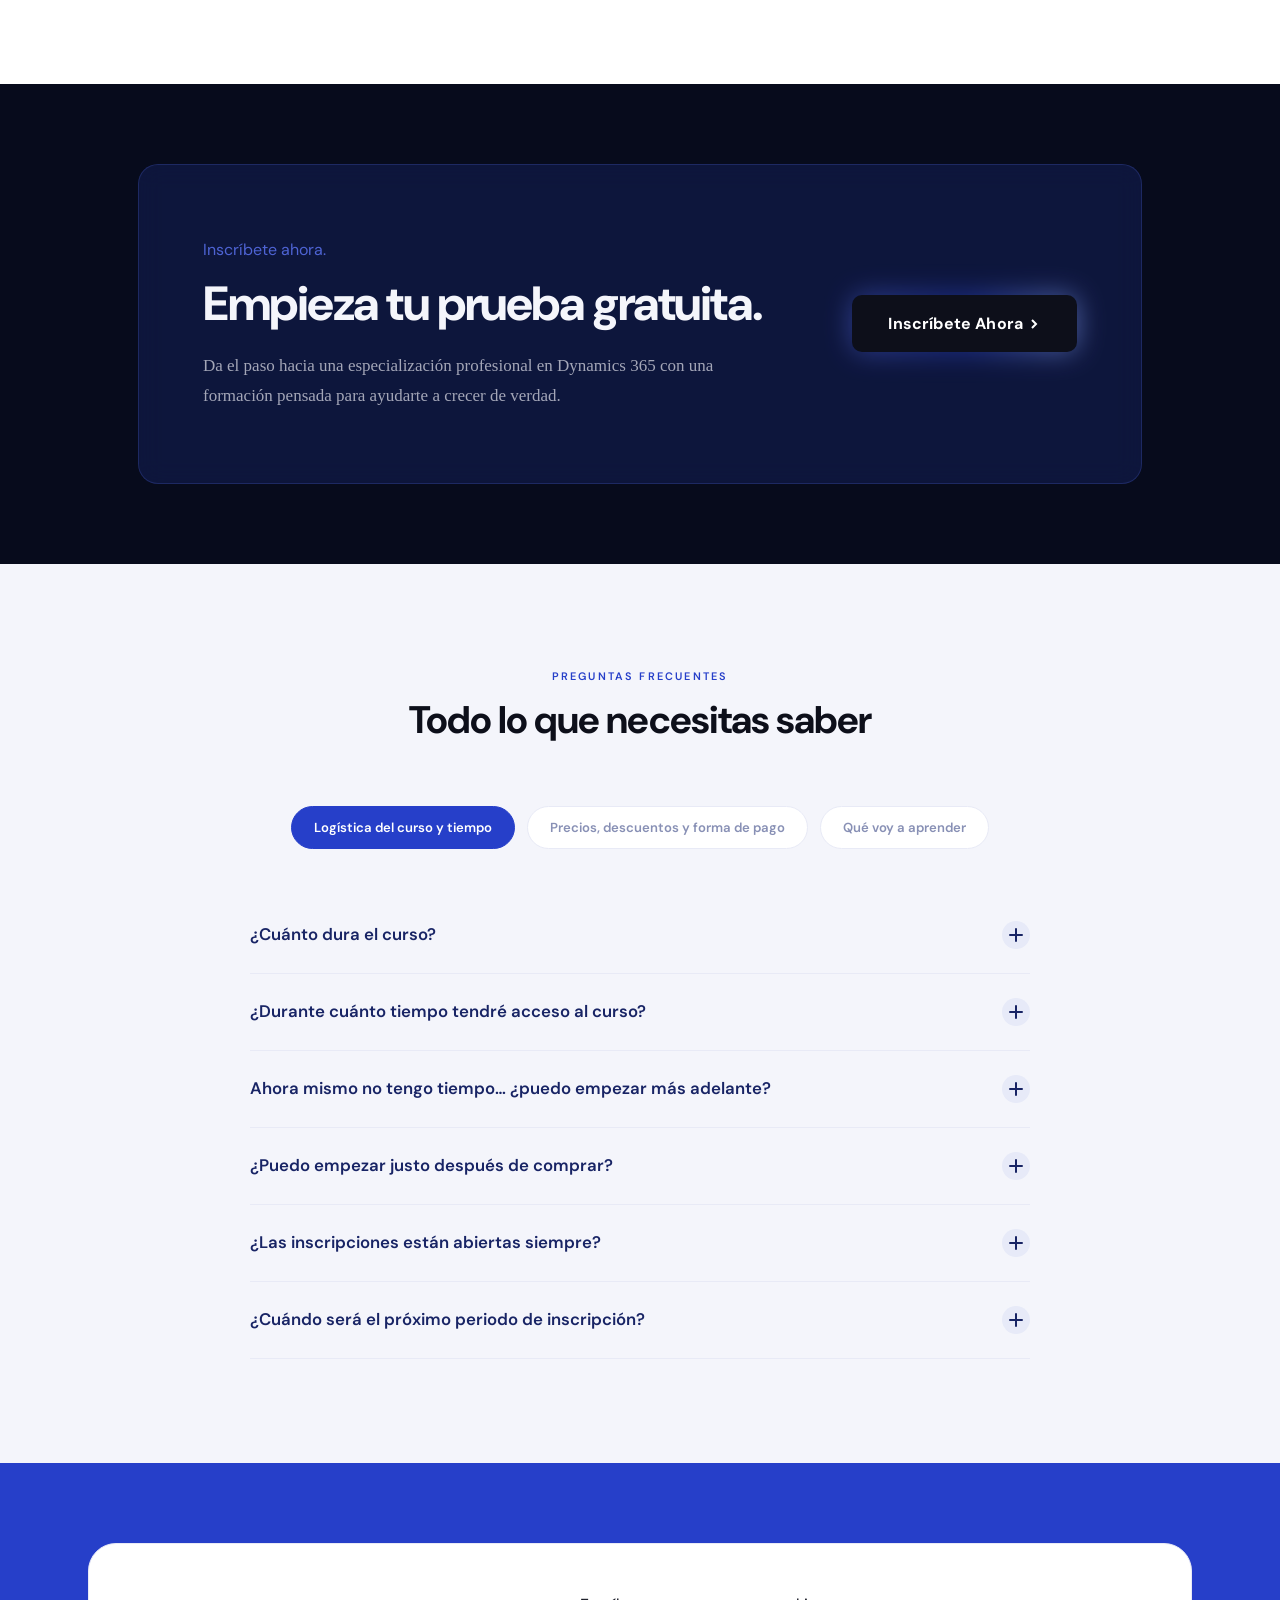
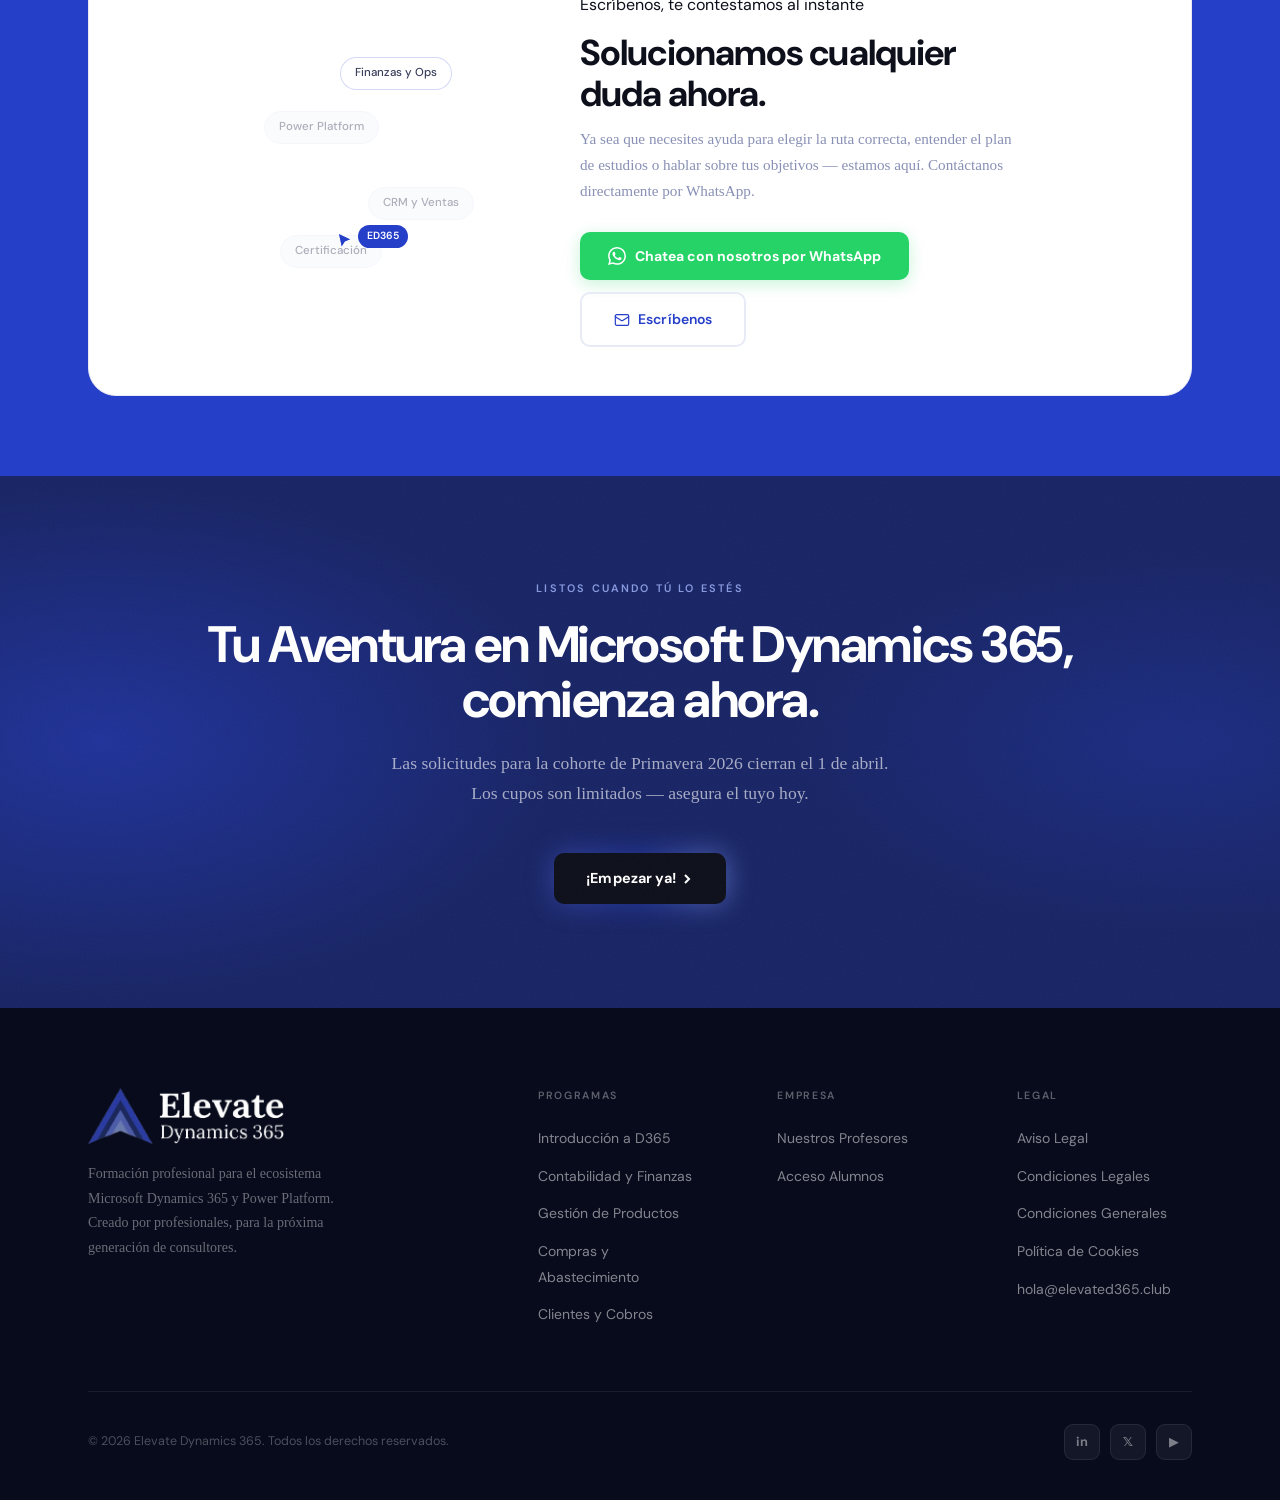
==== commit 7979e5b9: "Quitar nombres de consultoras de los testimonios Co-Authored-By: Claude Opus 4.6 (1M context) <norep" ====
--- a/index.html
+++ b/index.html
@@ -1607,7 +1607,7 @@
           <img class="mcard-avatar" src="brand_assets/testimonio-hector.jpg" alt="Héctor G.">
           <div>
             <div class="mcard-name">Héctor G.</div>
-            <div class="mcard-handle">Senior Consultant · KPMG</div>
+            <div class="mcard-handle">Senior Consultant</div>
           </div>
         </div>
         <p class="mcard-text">Pasé de no tener ninguna experiencia en Dynamics a conseguir un puesto de Consultor Funcional Senior en una firma del Big 4 en cuatro meses. El trabajo en proyectos es lo que distingue a ED365 — implementaciones reales, no solo teoría.</p>
@@ -1618,7 +1618,7 @@
           <img class="mcard-avatar" src="brand_assets/testimonio-nuria.jpg" alt="Nuria P.">
           <div>
             <div class="mcard-name">Nuria P.</div>
-            <div class="mcard-handle">D365 Finance Lead · Accenture</div>
+            <div class="mcard-handle">D365 Finance Lead</div>
           </div>
         </div>
         <p class="mcard-text">Cada sesión fue directamente aplicable. Aprobé el MB-310 al primer intento y tuve tres ofertas de trabajo antes de terminar el programa. Los instructores han visto de todo de verdad.</p>
@@ -1629,7 +1629,7 @@
           <img class="mcard-avatar" src="brand_assets/testimonio-luis.jpg" alt="Luis A.">
           <div>
             <div class="mcard-name">Luis A.</div>
-            <div class="mcard-handle">Power Platform Dev · Deloitte</div>
+            <div class="mcard-handle">Power Platform Dev</div>
           </div>
         </div>
         <p class="mcard-text">Llevaba dos años intentando entrar en la consultoría tecnológica. Tras doce semanas en ED365 tenía las habilidades, la certificación y la confianza. El equipo de carreras está genuinamente comprometido contigo.</p>
@@ -1640,7 +1640,7 @@
           <img class="mcard-avatar" src="brand_assets/testimonio-elena.jpg" alt="Elena S.">
           <div>
             <div class="mcard-name">Elena S.</div>
-            <div class="mcard-handle">Implementation Manager · PwC</div>
+            <div class="mcard-handle">Implementation Manager</div>
           </div>
         </div>
         <p class="mcard-text">El entorno sandbox y el formato de proyectos en vivo no tienen parangón en nada que haya encontrado online. Estaba configurando entornos reales de D365 Finance desde la semana dos — esa profundidad práctica es insustituible.</p>
@@ -1651,7 +1651,7 @@
           <img class="mcard-avatar" src="brand_assets/testimonio-pablo.jpg" alt="Pablo M.">
           <div>
             <div class="mcard-name">Pablo M.</div>
-            <div class="mcard-handle">Business Analyst · Microsoft Partner</div>
+            <div class="mcard-handle">Business Analyst</div>
           </div>
         </div>
         <p class="mcard-text">El horario flexible marcó la diferencia para mí como profesional en activo. Estudié a tiempo parcial durante 14 semanas y salí con mi certificado PL-400 y un puesto que llevaba años persiguiendo.</p>
@@ -1662,7 +1662,7 @@
           <img class="mcard-avatar" src="brand_assets/testimonio-juan.jpg" alt="Juan M.">
           <div>
             <div class="mcard-name">Juan M.</div>
-            <div class="mcard-handle">CRM Consultant · Independent</div>
+            <div class="mcard-handle">CRM Consultant</div>
           </div>
         </div>
         <p class="mcard-text">La red de apoyo profesional por sí sola ya vale la inversión. El equipo hizo presentaciones directas a socios contratantes y me preparó para cada entrevista. Tuve una oferta firmada dos semanas después de graduarme.</p>
@@ -1674,7 +1674,7 @@
           <img class="mcard-avatar" src="brand_assets/testimonio-hector.jpg" alt="">
           <div>
             <div class="mcard-name">Héctor G.</div>
-            <div class="mcard-handle">Senior Consultant · KPMG</div>
+            <div class="mcard-handle">Senior Consultant</div>
           </div>
         </div>
         <p class="mcard-text">Pasé de no tener ninguna experiencia en Dynamics a conseguir un puesto de Consultor Funcional Senior en una firma del Big 4 en cuatro meses. El trabajo en proyectos es lo que distingue a ED365 — implementaciones reales, no solo teoría.</p>
@@ -1685,7 +1685,7 @@
           <img class="mcard-avatar" src="brand_assets/testimonio-nuria.jpg" alt="">
           <div>
             <div class="mcard-name">Nuria P.</div>
-            <div class="mcard-handle">D365 Finance Lead · Accenture</div>
+            <div class="mcard-handle">D365 Finance Lead</div>
           </div>
         </div>
         <p class="mcard-text">Cada sesión fue directamente aplicable. Aprobé el MB-310 al primer intento y tuve tres ofertas de trabajo antes de terminar el programa. Los instructores han visto de todo de verdad.</p>
@@ -1696,7 +1696,7 @@
           <img class="mcard-avatar" src="brand_assets/testimonio-luis.jpg" alt="">
           <div>
             <div class="mcard-name">Luis A.</div>
-            <div class="mcard-handle">Power Platform Dev · Deloitte</div>
+            <div class="mcard-handle">Power Platform Dev</div>
           </div>
         </div>
         <p class="mcard-text">Llevaba dos años intentando entrar en la consultoría tecnológica. Tras doce semanas en ED365 tenía las habilidades, la certificación y la confianza. El equipo de carreras está genuinamente comprometido contigo.</p>
@@ -1707,7 +1707,7 @@
           <img class="mcard-avatar" src="brand_assets/testimonio-elena.jpg" alt="">
           <div>
             <div class="mcard-name">Elena S.</div>
-            <div class="mcard-handle">Implementation Manager · PwC</div>
+            <div class="mcard-handle">Implementation Manager</div>
           </div>
         </div>
         <p class="mcard-text">El entorno sandbox y el formato de proyectos en vivo no tienen parangón en nada que haya encontrado online. Estaba configurando entornos reales de D365 Finance desde la semana dos — esa profundidad práctica es insustituible.</p>
@@ -1718,7 +1718,7 @@
           <img class="mcard-avatar" src="brand_assets/testimonio-pablo.jpg" alt="">
           <div>
             <div class="mcard-name">Pablo M.</div>
-            <div class="mcard-handle">Business Analyst · Microsoft Partner</div>
+            <div class="mcard-handle">Business Analyst</div>
           </div>
         </div>
         <p class="mcard-text">El horario flexible marcó la diferencia para mí como profesional en activo. Estudié a tiempo parcial durante 14 semanas y salí con mi certificado PL-400 y un puesto que llevaba años persiguiendo.</p>
@@ -1729,7 +1729,7 @@
           <img class="mcard-avatar" src="brand_assets/testimonio-juan.jpg" alt="">
           <div>
             <div class="mcard-name">Juan M.</div>
-            <div class="mcard-handle">CRM Consultant · Independent</div>
+            <div class="mcard-handle">CRM Consultant</div>
           </div>
         </div>
         <p class="mcard-text">La red de apoyo profesional por sí sola ya vale la inversión. El equipo hizo presentaciones directas a socios contratantes y me preparó para cada entrevista. Tuve una oferta firmada dos semanas después de graduarme.</p>
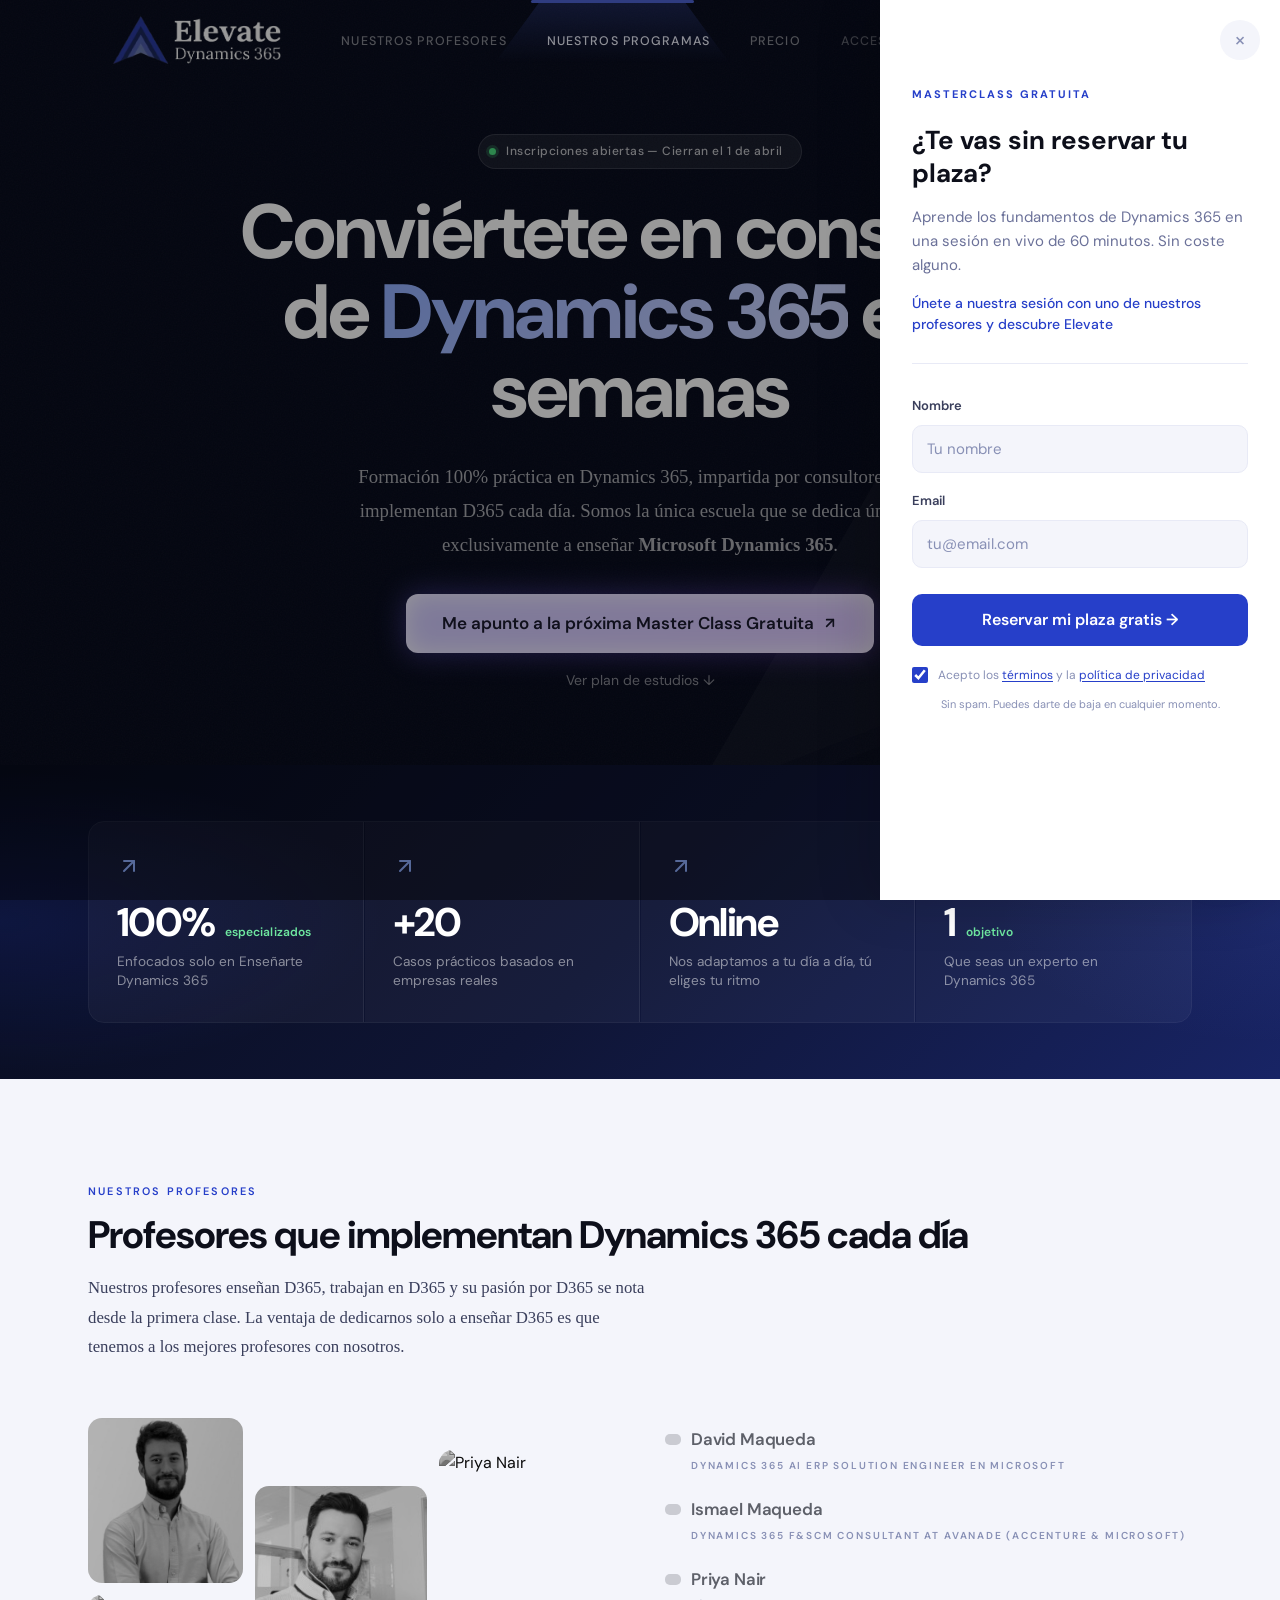
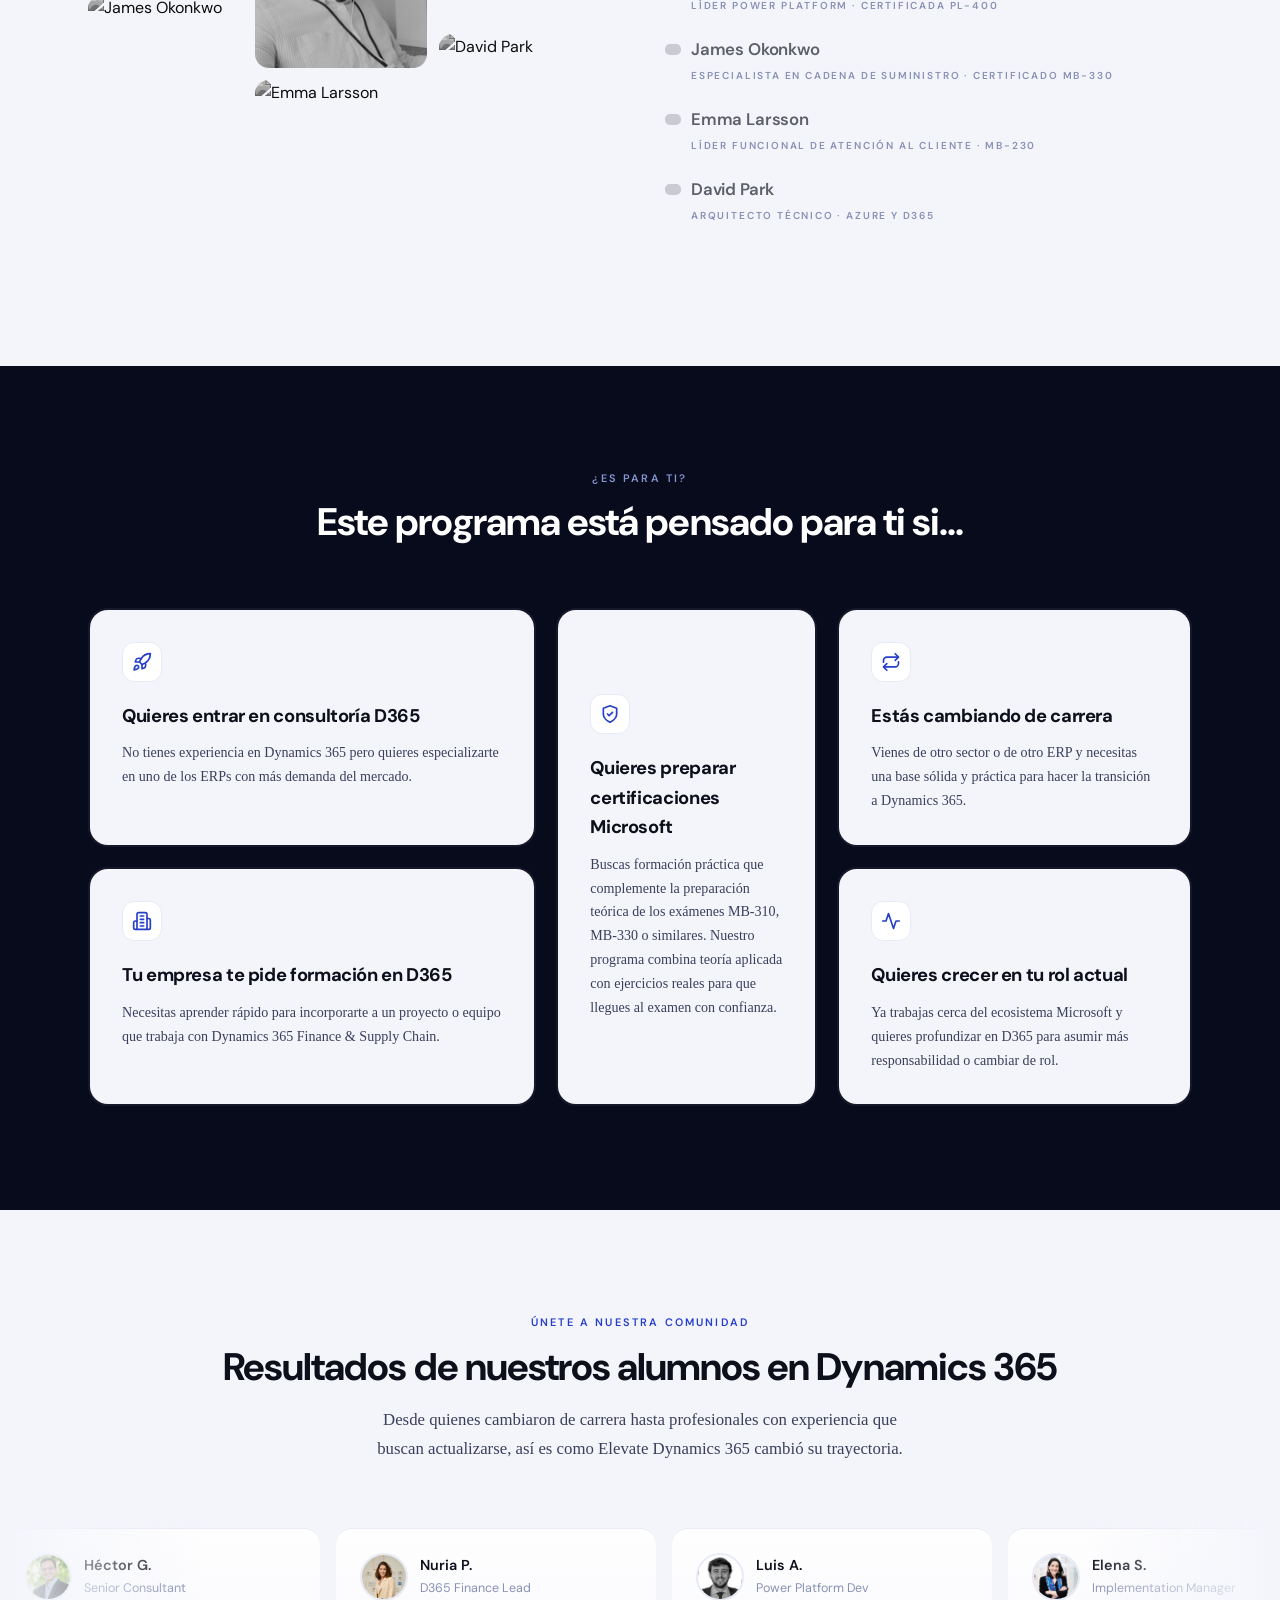
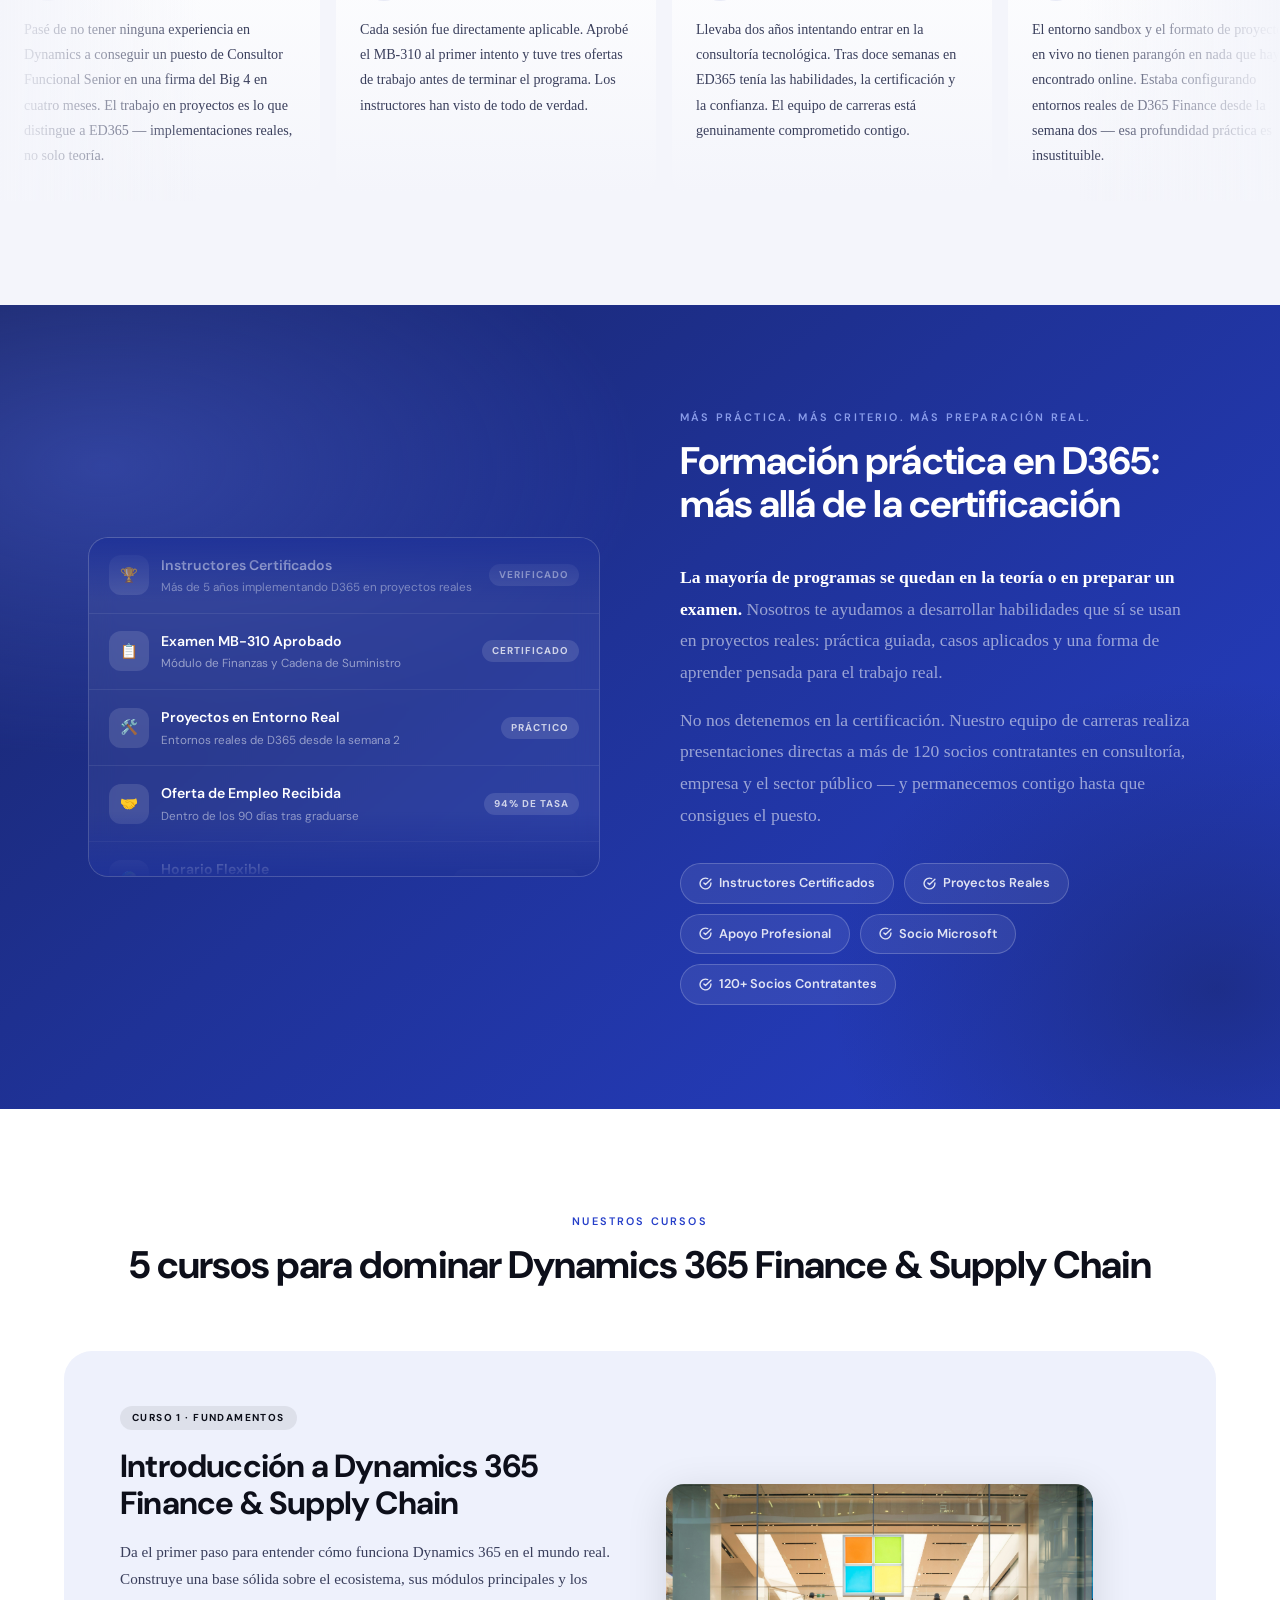
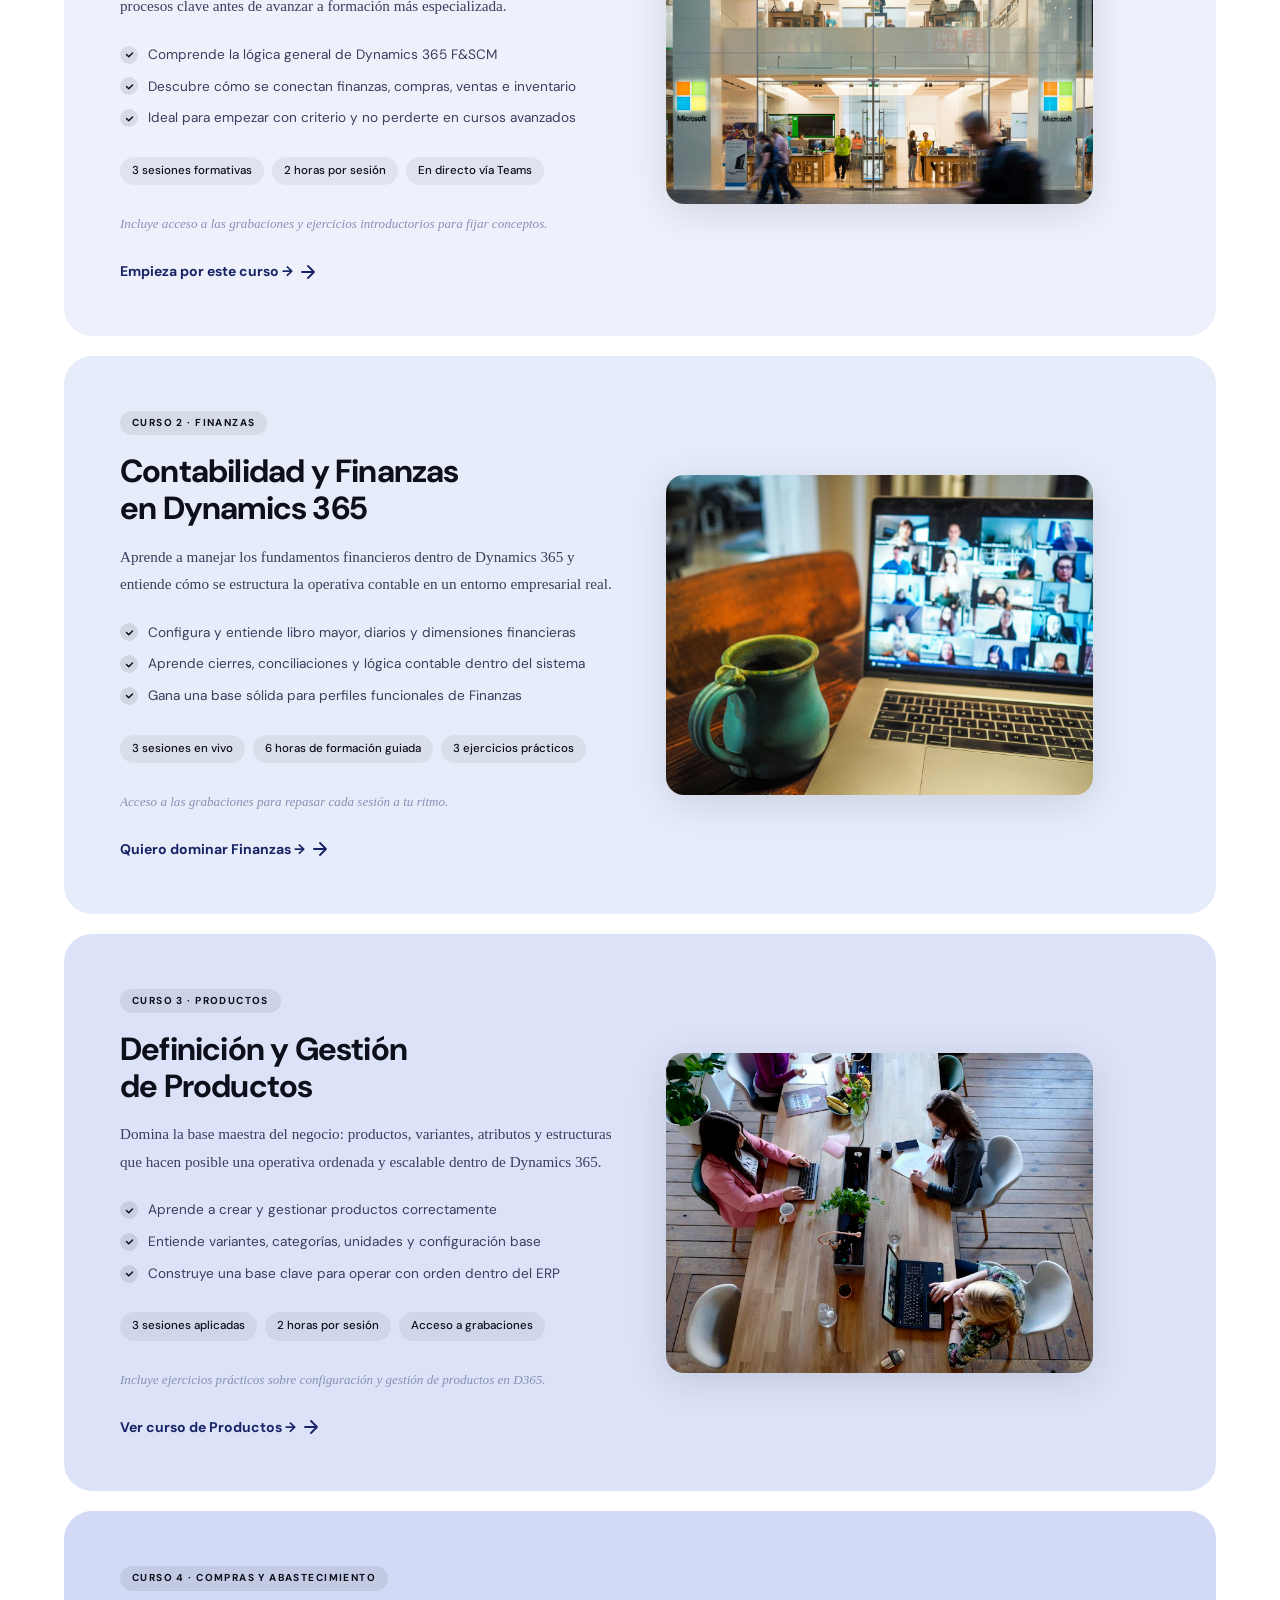
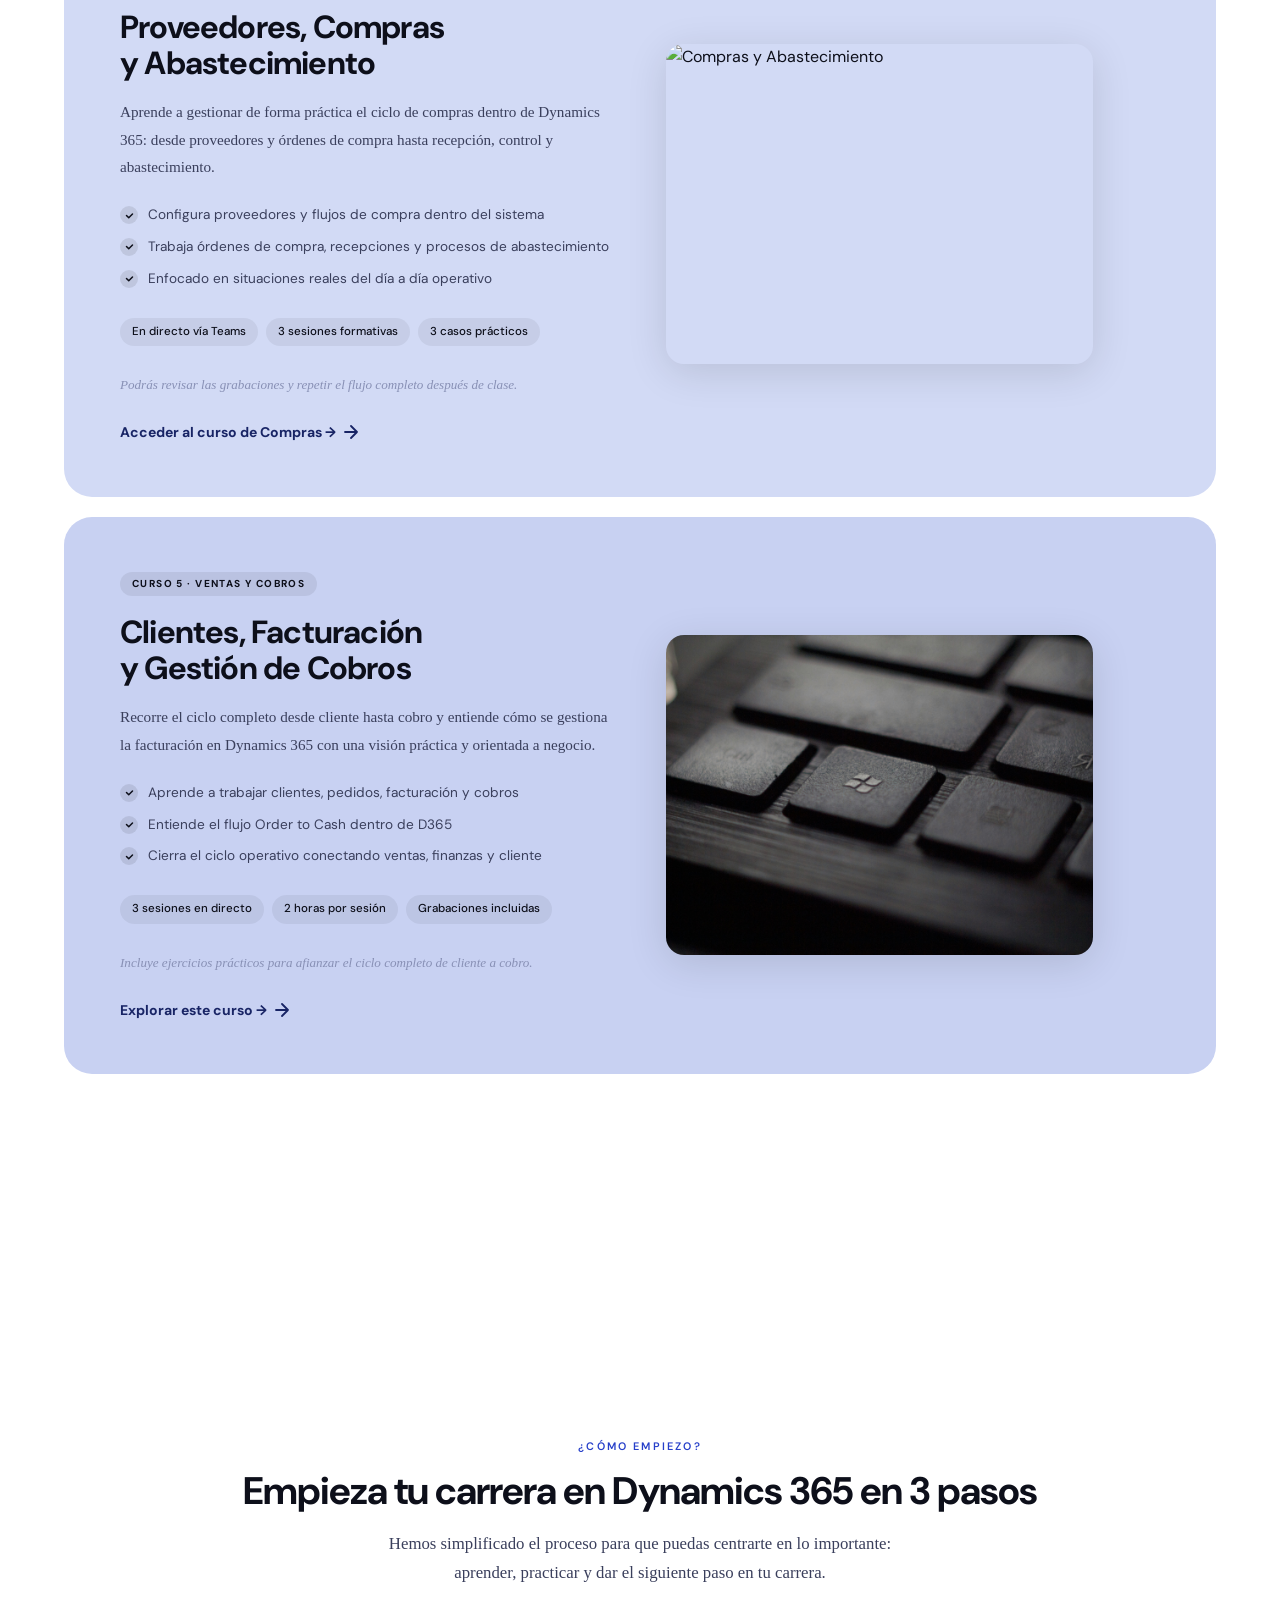
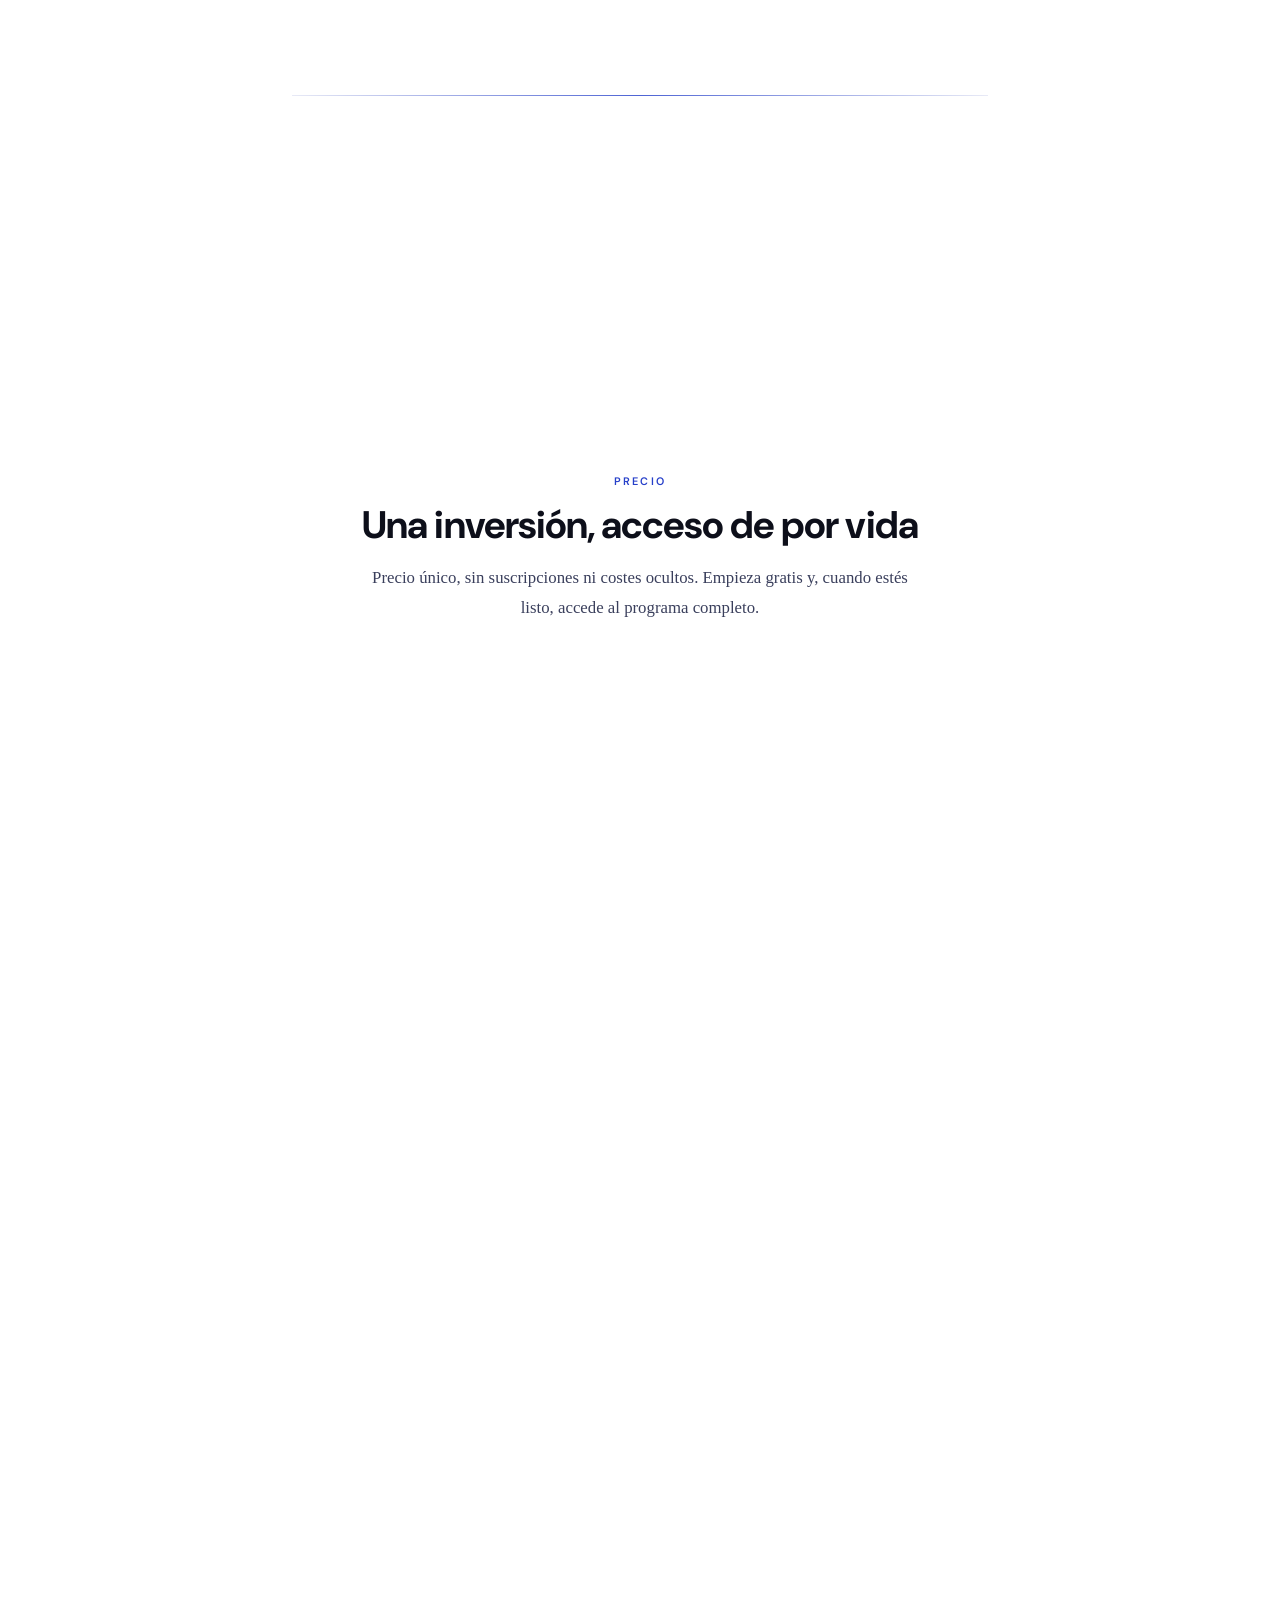
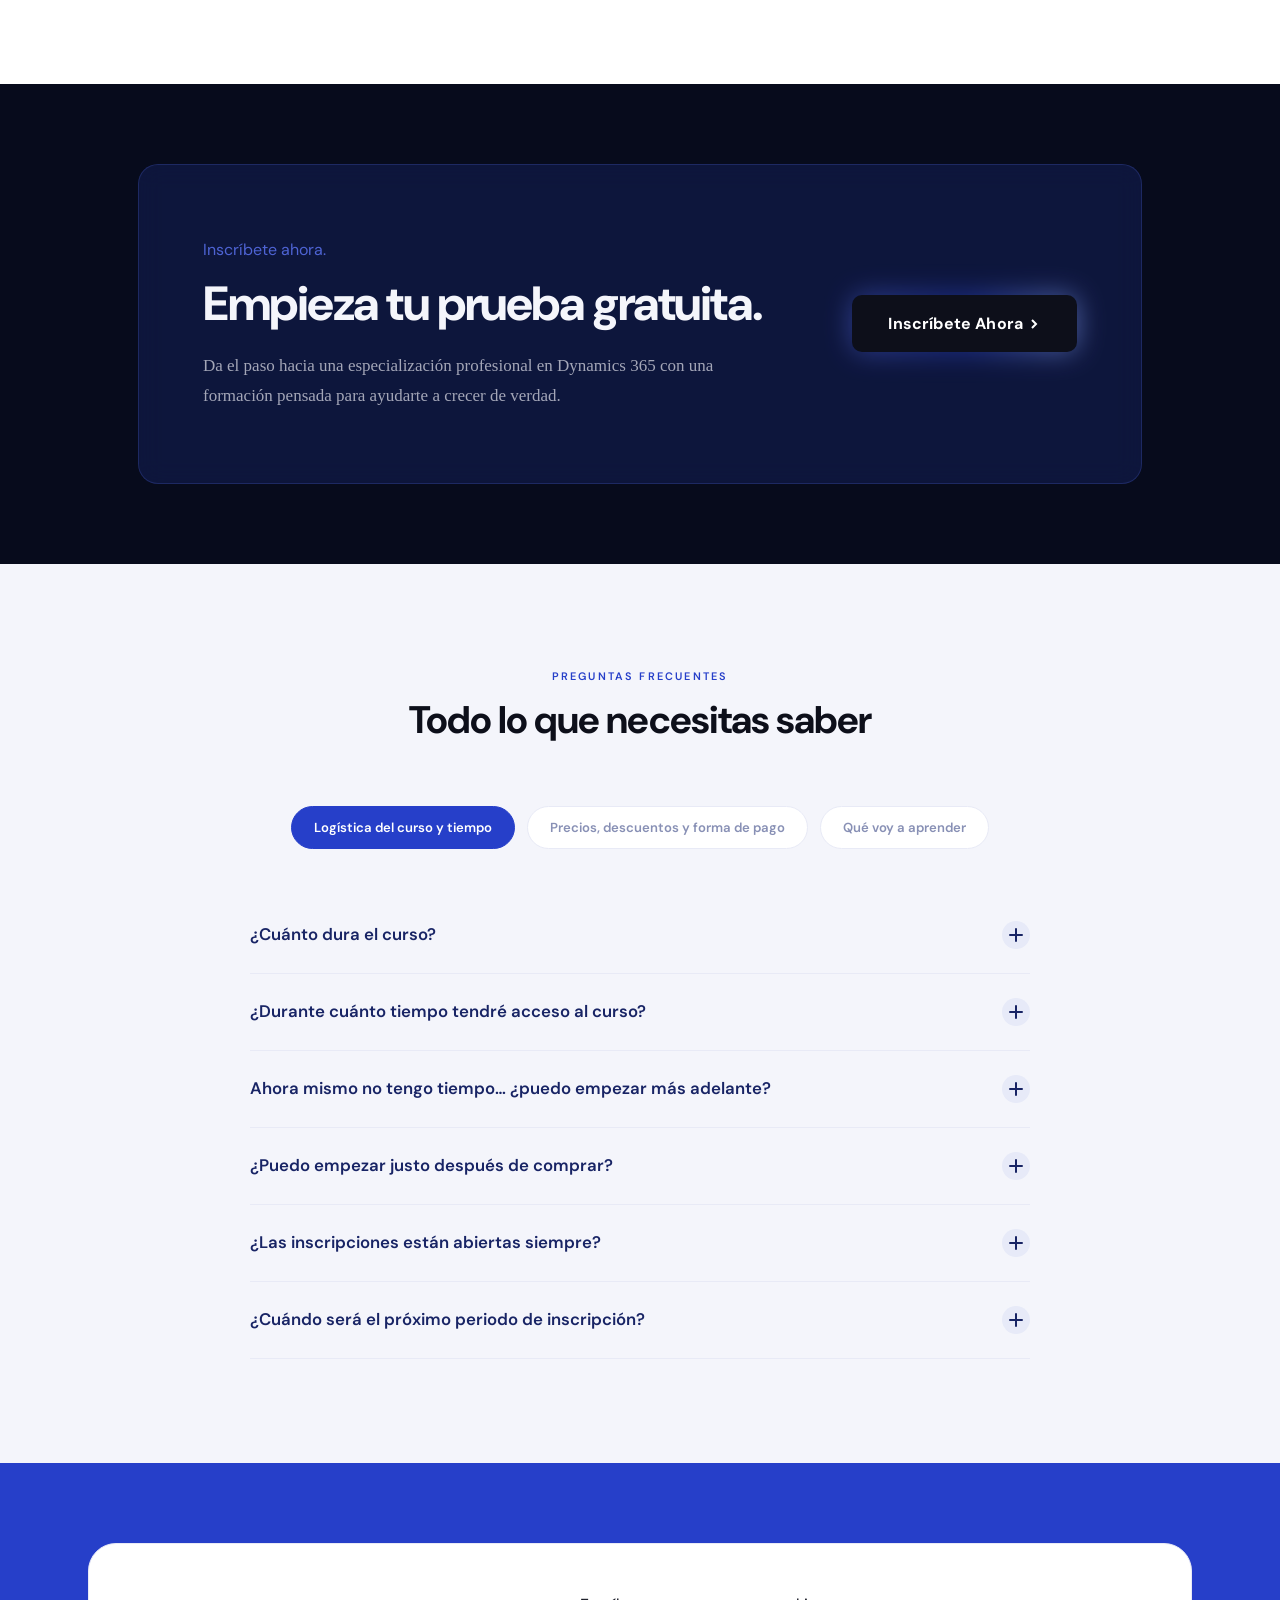
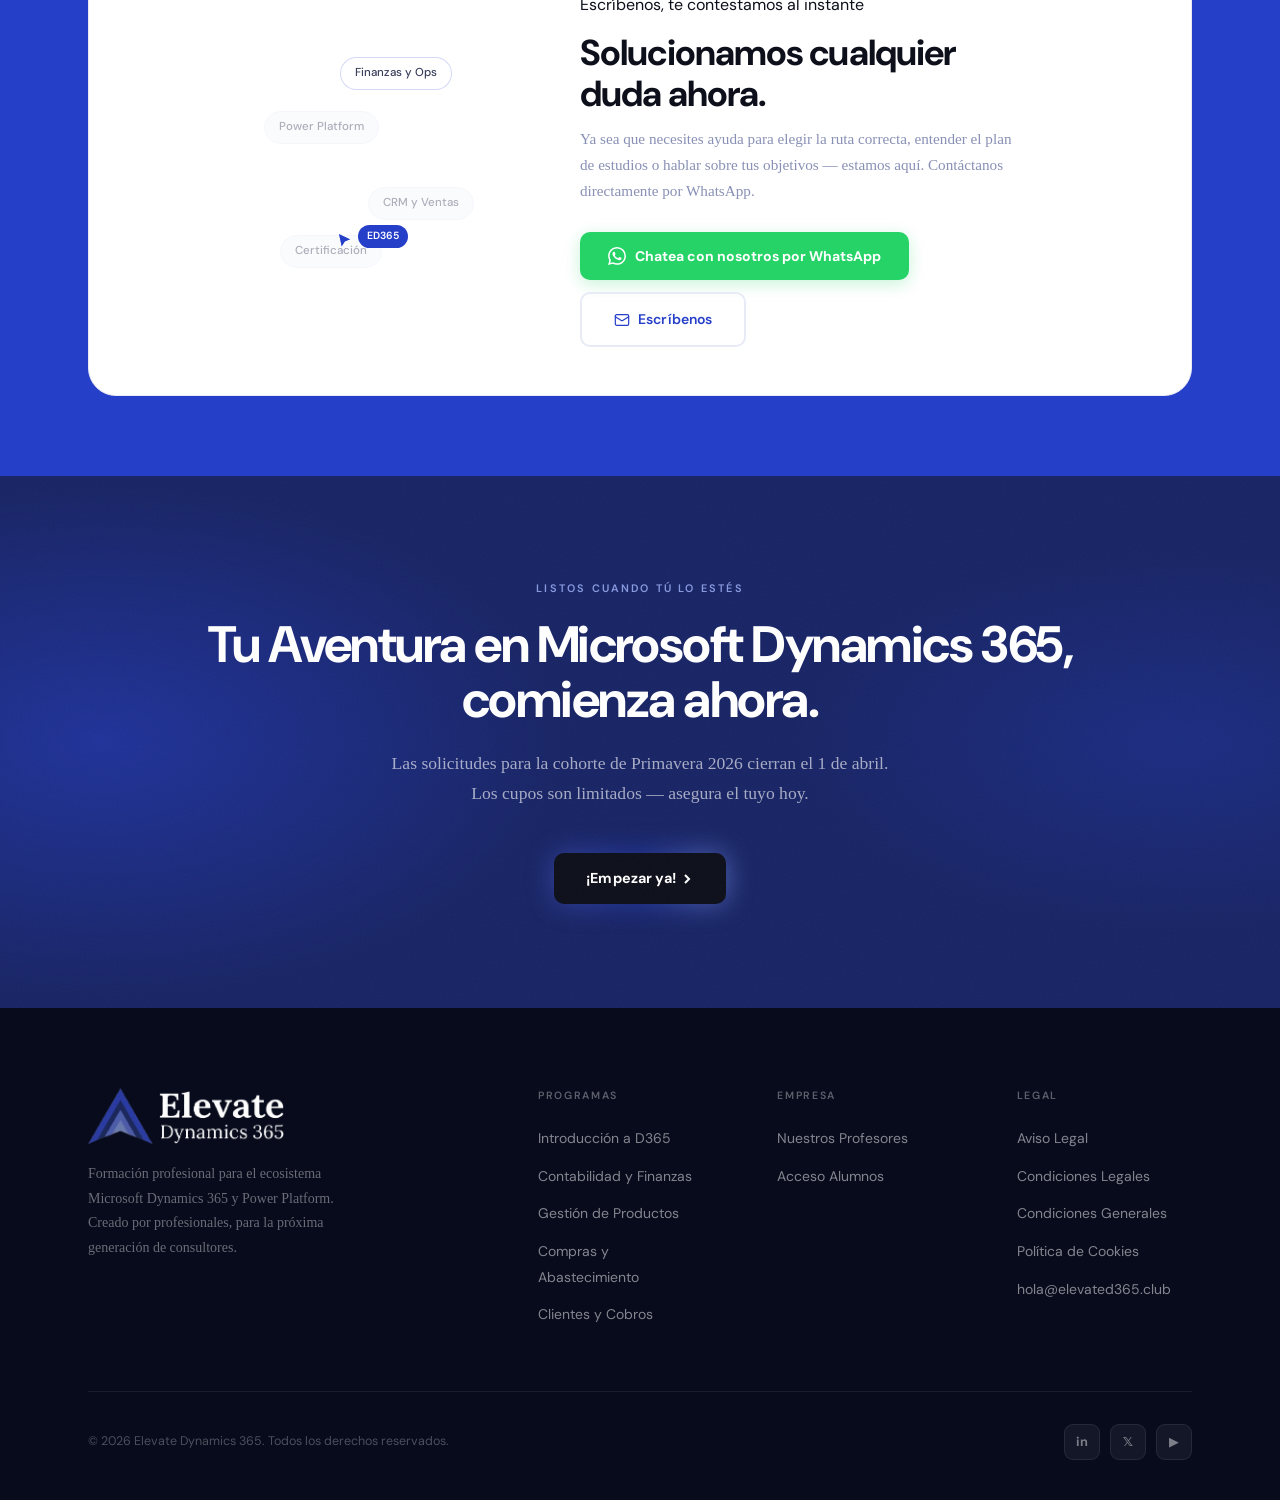
==== commit 8840dd1c: "Add lead capture system: popup modal, slider exit-intent, Supabase integration, welcome popup, hero " ====
--- a/index.html
+++ b/index.html
@@ -21,6 +21,8 @@
   <meta name="twitter:title" content="Curso de Microsoft Dynamics 365 Finance & Supply Chain | Elevate D365">
   <meta name="twitter:description" content="Curso de Microsoft Dynamics 365 con consultores certificados. Empieza gratis.">
   <meta name="twitter:image" content="https://elevated365.club/og-image.jpg">
+  <link rel="stylesheet" href="lead-capture.css">
+  <noscript><style>.fade-up{opacity:1!important;transform:none!important;}.faq-answer{opacity:1!important;max-height:none!important;}</style></noscript>
   <link rel="preconnect" href="https://fonts.googleapis.com">
   <link rel="preconnect" href="https://fonts.gstatic.com" crossorigin>
   <link href="https://fonts.googleapis.com/css2?family=DM+Sans:wght@400;500;600;700&display=swap" rel="stylesheet">
@@ -279,6 +281,38 @@
     .hero-actions {
       display: flex; align-items: center; justify-content: center; gap: 14px; flex-wrap: wrap;
     }
+    .hero-cta-masterclass {
+      position: relative; display: inline-flex; align-items: center; justify-content: center;
+      gap: 8px; padding: 16px 36px; font-size: 17px; font-weight: 600;
+      font-family: var(--font-brand); color: #1a1a2e; background: #ffffff;
+      border: none; border-radius: 12px; cursor: pointer; overflow: visible;
+      text-decoration: none; transition: all .35s ease; z-index: 1;
+    }
+    .hero-cta-masterclass:hover { color: #ffffff; background: linear-gradient(135deg, #7c6bff, #6a5ae0); }
+    .hero-cta-masterclass:active { transform: scale(0.97); }
+    .hero-cta-masterclass::after {
+      content: ''; position: absolute; inset: -3px;
+      background: linear-gradient(135deg, #7c6bff, #a855f7, #00ff88);
+      background-size: 300% 300%; border-radius: 15px;
+      opacity: 0.35; filter: blur(14px);
+      transition: opacity .4s ease, filter .4s ease;
+      z-index: -1; animation: gradientShift 6s ease infinite;
+    }
+    .hero-cta-masterclass:hover::after { opacity: 0.7; filter: blur(18px); }
+    @keyframes gradientShift {
+      0% { background-position: 0% 50%; }
+      50% { background-position: 100% 50%; }
+      100% { background-position: 0% 50%; }
+    }
+    .hero-cta-masterclass .cta-arrow {
+      width: 16px; height: 16px; stroke: currentColor; transition: transform .3s ease;
+    }
+    .hero-cta-masterclass:hover .cta-arrow { transform: translate(2px, -2px); }
+    @media (prefers-reduced-motion: reduce) {
+      .hero-cta-masterclass::after { animation: none; }
+    }
+    .hero-studies-link:hover { color: rgba(255,255,255,.8) !important; text-decoration: underline; }
+
     .scroll-hint {
       position: absolute; bottom: 24px; left: 50%; transform: translateX(-50%);
       z-index: 3; display: flex; flex-direction: column; align-items: center; gap: 8px;
@@ -1218,6 +1252,11 @@
     .fade-up:nth-child(3) { transition-delay: 160ms; }
     .fade-up:nth-child(4) { transition-delay: 240ms; }
 
+    /* Fallback: if JS fails, show fade-up elements */
+    @media (scripting: none) {
+      .fade-up { opacity: 1; transform: none; }
+    }
+
     /* ── RESPONSIVE ── */
     @media (max-width: 1024px) {
       .why-layout { grid-template-columns: 1fr; gap: 48px; }
@@ -1249,7 +1288,7 @@
   </div>
   <div class="container" style="max-width:100%; padding:0 24px 0 0;">
     <div class="nav-inner">
-      <a href="#" class="nav-logo" aria-label="Elevate Dynamics 365 home">
+      <a href="/" class="nav-logo" aria-label="Elevate Dynamics 365 home">
         <img class="nav-logo-light" src="brand_assets/logo_white_elevate.png" alt="Elevate Dynamics 365">
         <img class="nav-logo-dark"  src="brand_assets/logo_black-elevate.png"  alt="Elevate Dynamics 365">
       </a>
@@ -1262,7 +1301,7 @@
         </ul>
         <div class="btn-cta-wrap">
           <div class="btn-cta-glow" style="filter:blur(10px);"></div>
-          <a href="https://elevated365.club/m1-introduccion-d36-free" class="btn-cta" style="padding:10px 22px; font-size:.8rem;">Prueba Gratis</a>
+          <a href="#" class="btn-cta trigger-masterclass-popup" style="padding:10px 22px; font-size:.8rem;">Prueba Gratis</a>
         </div>
       </div>
     </div>
@@ -1288,21 +1327,17 @@
     <h1>Conviértete en consultor de <em>Dynamics 365</em> en 5 semanas</h1>
 
     <p class="hero-sub">
-      Formación 100% práctica en D365 Finance &amp; Supply Chain, impartida por consultores que implementan Dynamics cada día. Aprende con casos reales, certifícate con la única escuela dedicada 100% a enseñar Microsoft Dynamics 365.
+      Formaci&oacute;n 100% pr&aacute;ctica en Dynamics 365, impartida por consultores que implementan D365 cada d&iacute;a. Somos la &uacute;nica escuela que se dedica &uacute;nica y exclusivamente a ense&ntilde;ar <strong style="white-space:nowrap;">Microsoft Dynamics 365</strong>.
     </p>
 
-    <div class="hero-actions">
-      <div class="btn-cta-wrap">
-        <div class="btn-cta-glow"></div>
-        <a href="#pricing" class="btn-cta">
-          Empieza gratis
-          <svg width="10" height="10" viewBox="0 0 10 10" fill="none" stroke="white" stroke-width="2" aria-hidden="true">
-            <path d="M0 5h7" class="cta-line"/>
-            <path d="M1 1l4 4-4 4" class="cta-head"/>
-          </svg>
-        </a>
-      </div>
-      <a href="#programs" class="btn btn-outline-white">Ver plan de estudios</a>
+    <div style="display:flex; flex-direction:column; align-items:center; gap:16px;">
+      <a href="#" class="hero-cta-masterclass trigger-masterclass-popup">
+        Me apunto a la pr&oacute;xima Master Class Gratuita
+        <svg class="cta-arrow" xmlns="http://www.w3.org/2000/svg" viewBox="0 0 24 24" fill="none" stroke="currentColor" stroke-width="2.5" stroke-linecap="round" stroke-linejoin="round"><line x1="7" y1="17" x2="17" y2="7"/><polyline points="7 7 17 7 17 17"/></svg>
+      </a>
+      <a href="#programs" class="hero-studies-link" style="color:rgba(255,255,255,.5); font-family:var(--font-brand); font-size:.875rem; text-decoration:none; transition:color .2s ease;">
+        Ver plan de estudios &darr;
+      </a>
     </div>
   </div>
 
@@ -1354,7 +1389,7 @@
             <span class="stat-value">Online</span>
             <span class="stat-delta pos"></span>
           </div>
-          <div class="stat-label">Pensado para que vayas a tu ritmo</div>
+          <div class="stat-label">Nos adaptamos a tu d&iacute;a a d&iacute;a, t&uacute; eliges tu ritmo</div>
         </div>
       </div>
 
@@ -1999,7 +2034,7 @@
             <span class="prog-sc-chip">En directo vía Teams</span>
           </div>
           <p style="font-family:var(--font-body); font-size:.82rem; font-style:italic; color:var(--gray-400); line-height:1.6; margin-bottom:24px;">Incluye acceso a las grabaciones y ejercicios introductorios para fijar conceptos.</p>
-          <a href="https://elevated365.club/m1-introduccion-d36-free" class="prog-sc-cta">
+          <a href="#" class="prog-sc-cta trigger-masterclass-popup">
             Empieza por este curso →
             <svg width="14" height="14" viewBox="0 0 14 14" fill="none" aria-hidden="true"><path d="M1 7h12M7 1l6 6-6 6" stroke="currentColor" stroke-width="1.8" stroke-linecap="round" stroke-linejoin="round"/></svg>
           </a>
@@ -2197,8 +2232,8 @@
 
     <!-- Free banner -->
     <div class="pricing-free-banner fade-up">
-      <p>¿No estás seguro? Empieza con nuestro curso introductorio gratuito — 5 lecciones, 3-4 horas.</p>
-      <a href="https://elevated365.club/m1-introduccion-d36-free" class="btn btn-ghost" style="flex-shrink:0; padding:10px 20px; font-size:.82rem;">Probar gratis →</a>
+      <p>¿No estás seguro? Lo mejor es que te apuntes al siguiente Webinar gratuito.</p>
+      <a href="#" class="btn btn-ghost trigger-masterclass-popup" style="flex-shrink:0; padding:10px 20px; font-size:.82rem;">Probar gratis →</a>
     </div>
 
     <div class="pricing-grid">
@@ -2638,11 +2673,14 @@
   </div>
 </footer>
 
+<link rel="preconnect" href="https://cdn.jsdelivr.net" crossorigin>
 <script type="importmap">
   {"imports": {"three": "https://cdn.jsdelivr.net/npm/three@0.169.0/build/three.module.js"}}
 </script>
 <script type="module">
-  import * as THREE from 'three';
+  /* Defer THREE.js init until after first paint */
+  await new Promise(r => requestAnimationFrame(() => requestAnimationFrame(r)));
+  const THREE = await import('three');
 
   const canvas = document.getElementById('hero-canvas');
   const hero   = canvas.closest('.hero');
@@ -2723,7 +2761,8 @@
   io.observe(hero);
 </script>
 
-<script>
+<script defer>
+document.addEventListener('DOMContentLoaded', function() {
   // Nav scroll state
   const nav = document.getElementById('nav');
   const onScroll = () => nav.classList.toggle('scrolled', window.scrollY > 60);
@@ -2919,9 +2958,11 @@
     });
   }, { threshold: 0.1 });
   document.querySelectorAll('.fade-up').forEach(el => observer.observe(el));
+});
 </script>
 
-<script>
+<script defer>
+document.addEventListener('DOMContentLoaded', function() {
   // FAQ accordion & category tabs
   document.querySelectorAll('.faq-cat-btn').forEach(btn => {
     btn.addEventListener('click', () => {
@@ -2959,6 +3000,7 @@
       }
     });
   });
+});
 </script>
 <!-- ══════════ WHATSAPP FLOATING ══════════ -->
 <a href="https://wa.me/34696833667" target="_blank" rel="noopener" class="wa-float" aria-label="Contáctanos por WhatsApp">
@@ -2971,7 +3013,8 @@
 </a>
 
 <!-- ══════════ GLOWING CARDS JS ══════════ -->
-<script>
+<script defer>
+document.addEventListener('DOMContentLoaded', function() {
 (function() {
   const section = document.getElementById('para-quien');
   if (!section) return;
@@ -3029,6 +3072,7 @@
   }, { threshold: 0 });
   io.observe(section);
 })();
+});
 </script>
 
 <!-- ══════════ STRUCTURED DATA ══════════ -->
@@ -3147,5 +3191,128 @@
 ]
 </script>
 
+<!-- ══════════ LEAD CAPTURE: POPUP MODAL ══════════ -->
+<div class="mc-overlay" id="mc-overlay" role="dialog" aria-modal="true" aria-labelledby="mc-title">
+  <div class="mc-modal">
+    <button class="mc-close" id="mc-close" aria-label="Cerrar">
+      <svg viewBox="0 0 24 24" fill="none" stroke="currentColor" stroke-width="2" stroke-linecap="round" stroke-linejoin="round"><line x1="18" y1="6" x2="6" y2="18"/><line x1="6" y1="6" x2="18" y2="18"/></svg>
+    </button>
+    <div id="mc-form-view">
+      <h2 class="mc-title" id="mc-title">Ap&uacute;ntate a nuestra pr&oacute;xima Master Class</h2>
+      <p class="mc-subtitle">Hemos preparado una Master Class con uno de nuestros profesores para que nos veas en acci&oacute;n. Ap&uacute;ntate, es 100% gratuito.</p>
+      <form class="mc-form" id="mc-form" novalidate>
+        <div class="mc-row">
+          <div class="mc-field">
+            <label for="mc-name">Nombre</label>
+            <input type="text" id="mc-name" name="name" placeholder="Tu nombre" required>
+            <p class="mc-error-msg" id="mc-name-error">Introduce tu nombre</p>
+          </div>
+          <div class="mc-field">
+            <label for="mc-email">Email</label>
+            <input type="email" id="mc-email" name="email" placeholder="tu@email.com" required>
+            <p class="mc-error-msg" id="mc-email-error">Introduce un email v&aacute;lido</p>
+          </div>
+        </div>
+        <div class="mc-row">
+          <div class="mc-field">
+            <label for="mc-country">Pa&iacute;s</label>
+            <select id="mc-country" name="country" required>
+              <option value="" disabled selected>Selecciona tu pa&iacute;s</option>
+              <option value="ES">Espa&ntilde;a</option>
+              <option value="MX">M&eacute;xico</option>
+              <option value="CO">Colombia</option>
+              <option value="AR">Argentina</option>
+              <option value="CL">Chile</option>
+              <option value="PE">Per&uacute;</option>
+              <option value="EC">Ecuador</option>
+              <option value="UY">Uruguay</option>
+              <option value="PA">Panam&aacute;</option>
+              <option value="CR">Costa Rica</option>
+              <option value="DO">Rep&uacute;blica Dominicana</option>
+              <option value="OTHER">Otro</option>
+            </select>
+            <p class="mc-error-msg" id="mc-country-error">Selecciona tu pa&iacute;s</p>
+          </div>
+          <div class="mc-field">
+            <label for="mc-phone">Tel&eacute;fono <span class="mc-optional">(opcional)</span></label>
+            <div class="mc-phone-wrapper">
+              <span class="mc-phone-prefix" id="mc-phone-prefix">+34</span>
+              <input type="tel" id="mc-phone" name="phone" placeholder="600 000 000" inputmode="numeric">
+            </div>
+          </div>
+        </div>
+        <div class="mc-checkbox-wrap">
+          <input type="checkbox" id="mc-terms" name="terms" required>
+          <label class="mc-checkbox-label" for="mc-terms">
+            He le&iacute;do y acepto los <a href="/condiciones-legales.html" target="_blank">T&eacute;rminos y condiciones</a> y la <a href="/politica-de-cookies.html" target="_blank">Pol&iacute;tica de privacidad</a>
+          </label>
+        </div>
+        <p class="mc-error-msg mc-terms-error" id="mc-terms-error">Debes aceptar los t&eacute;rminos</p>
+        <button type="submit" class="mc-submit" id="mc-submit">
+          <span class="mc-submit-text">Apuntarme a la pr&oacute;xima MasterClass (100% Gratis)</span>
+          <span class="mc-submit-loading">Enviando...</span>
+          <span class="mc-spinner"></span>
+        </button>
+      </form>
+      <p class="mc-security">Tus datos est&aacute;n seguros. No compartimos tu informaci&oacute;n.</p>
+    </div>
+    <div class="mc-success-view" id="mc-success-view">
+      <div class="mc-success-icon">
+        <svg viewBox="0 0 24 24" fill="none" stroke-width="2.5" stroke-linecap="round" stroke-linejoin="round"><polyline points="20 6 9 17 4 12"/></svg>
+      </div>
+      <h3 class="mc-success-title">&iexcl;Listo! Te hemos reservado tu plaza.</h3>
+      <p class="mc-success-msg">Revisa tu email para los detalles de acceso.</p>
+      <button class="mc-success-close" id="mc-success-close">Cerrar</button>
+    </div>
+  </div>
+</div>
+
+<!-- ══════════ LEAD CAPTURE: SLIDER LATERAL ══════════ -->
+<div class="sl-overlay" id="sl-overlay" aria-hidden="true">
+  <div class="sl-panel" id="sl-panel" role="complementary" aria-label="Reserva tu plaza en la MasterClass">
+    <button class="sl-close" id="sl-close" aria-label="Cerrar">&times;</button>
+    <div class="sl-content">
+      <div id="sl-form-view">
+        <span class="sl-badge">MASTERCLASS GRATUITA</span>
+        <h2 class="sl-title">&iquest;Te vas sin reservar tu plaza?</h2>
+        <p class="sl-subtitle">Aprende los fundamentos de Dynamics 365 en una sesi&oacute;n en vivo de 60 minutos. Sin coste alguno.</p>
+        <p class="sl-proof">&Uacute;nete a nuestra sesi&oacute;n con uno de nuestros profesores y descubre Elevate</p>
+        <form class="sl-form" id="sl-form" novalidate>
+          <div class="sl-field">
+            <label for="sl-name">Nombre</label>
+            <input type="text" id="sl-name" name="name" placeholder="Tu nombre" required>
+            <p class="sl-error-msg" id="sl-name-error">Introduce tu nombre</p>
+          </div>
+          <div class="sl-field">
+            <label for="sl-email">Email</label>
+            <input type="email" id="sl-email" name="email" placeholder="tu@email.com" required>
+            <p class="sl-error-msg" id="sl-email-error">Introduce un email v&aacute;lido</p>
+          </div>
+          <button type="submit" class="sl-submit" id="sl-submit">
+            <span class="sl-submit-text">Reservar mi plaza gratis &rarr;</span>
+            <span class="sl-submit-loading">Enviando...</span>
+            <span class="sl-spinner"></span>
+          </button>
+          <div class="sl-legal">
+            <label class="sl-checkbox-label">
+              <input type="checkbox" id="sl-terms-check" checked>
+              <span>Acepto los <a href="/condiciones-legales.html" target="_blank">t&eacute;rminos</a> y la <a href="/politica-de-cookies.html" target="_blank">pol&iacute;tica de privacidad</a></span>
+            </label>
+            <p class="sl-spam-note">Sin spam. Puedes darte de baja en cualquier momento.</p>
+          </div>
+        </form>
+      </div>
+      <div class="sl-success" id="sl-success">
+        <div class="sl-success-icon">
+          <svg viewBox="0 0 24 24" fill="none" stroke="#4ade80" stroke-width="2.5" stroke-linecap="round" stroke-linejoin="round"><polyline points="20 6 9 17 4 12"/></svg>
+        </div>
+        <h3 class="sl-success-title">&iexcl;Plaza reservada!</h3>
+        <p class="sl-success-text">Revisa tu email para los detalles de acceso.</p>
+      </div>
+    </div>
+  </div>
+</div>
+
+<script src="lead-capture.js" defer></script>
 </body>
 </html>
--- a/lead-capture.css
+++ b/lead-capture.css
@@ -0,0 +1,367 @@
+/* ═══════════════════════════════════════════════════════════
+   LEAD CAPTURE — Popup Modal + Slider Lateral
+   Elevate Dynamics 365
+   ═══════════════════════════════════════════════════════════ */
+
+/* ══════════════════════════════════════
+   POPUP MODAL (mc- prefix)
+   ══════════════════════════════════════ */
+
+.mc-overlay {
+  position: fixed;
+  inset: 0;
+  background: rgba(0, 0, 0, 0.6);
+  display: flex;
+  align-items: center;
+  justify-content: center;
+  z-index: 9999;
+  padding: 20px;
+  opacity: 0;
+  visibility: hidden;
+  transition: opacity .25s ease, visibility .25s ease;
+}
+.mc-overlay.mc-active {
+  opacity: 1;
+  visibility: visible;
+}
+
+.mc-modal {
+  background: #fff;
+  border-radius: 16px;
+  width: 100%;
+  max-width: 580px;
+  max-height: 90vh;
+  overflow-y: auto;
+  padding: 44px 40px 36px 40px;
+  position: relative;
+  box-shadow: 0 25px 60px rgba(0, 0, 0, 0.3);
+  font-family: 'DM Sans', system-ui, sans-serif;
+  transform: scale(0.95);
+  transition: transform .25s cubic-bezier(.34, 1.56, .64, 1);
+}
+.mc-overlay.mc-active .mc-modal {
+  transform: scale(1);
+}
+
+.mc-close {
+  position: absolute;
+  top: 16px;
+  right: 16px;
+  width: 36px;
+  height: 36px;
+  border: none;
+  background: #f5f5f5;
+  border-radius: 50%;
+  font-size: 20px;
+  color: #999;
+  cursor: pointer;
+  display: flex;
+  align-items: center;
+  justify-content: center;
+  transition: background 0.2s, color 0.2s;
+}
+.mc-close:hover { background: #e8e8e8; color: #333; }
+.mc-close:focus-visible { outline: 2px solid #263FC9; outline-offset: 2px; }
+.mc-close svg { width: 18px; height: 18px; }
+
+.mc-title {
+  font-size: 22px;
+  font-weight: 700;
+  color: #0D0F1A;
+  margin: 0 0 8px 0;
+  padding-right: 40px;
+  line-height: 1.3;
+  letter-spacing: -0.02em;
+}
+.mc-subtitle {
+  font-size: 15px;
+  color: #6B7199;
+  margin: 0 0 36px 0;
+  line-height: 1.5;
+}
+
+.mc-form { display: flex; flex-direction: column; }
+
+.mc-row {
+  display: grid;
+  grid-template-columns: 1fr 1fr;
+  gap: 16px;
+  margin-bottom: 24px;
+}
+
+.mc-field { display: flex; flex-direction: column; gap: 6px; }
+.mc-field label { font-size: 13px; font-weight: 600; color: #3A3F5C; }
+.mc-field label span,
+.mc-field label .mc-optional { font-weight: 400; color: #8890B5; font-size: 12px; }
+
+.mc-field input,
+.mc-field select {
+  width: 100%;
+  height: 48px;
+  padding: 0 14px;
+  font-size: 15px;
+  font-family: 'DM Sans', system-ui, sans-serif;
+  color: #0D0F1A;
+  background: #F4F5FB;
+  border: 1.5px solid #E8EAF6;
+  border-radius: 10px;
+  outline: none;
+  transition: border-color 0.2s, box-shadow 0.2s;
+  box-sizing: border-box;
+  -webkit-appearance: none;
+  -moz-appearance: none;
+  appearance: none;
+}
+.mc-field select {
+  padding-right: 36px;
+  cursor: pointer;
+  background-image: url("data:image/svg+xml,%3Csvg xmlns='http://www.w3.org/2000/svg' width='12' height='8' viewBox='0 0 12 8'%3E%3Cpath d='M1 1l5 5 5-5' stroke='%238890B5' stroke-width='2' fill='none'/%3E%3C/svg%3E");
+  background-repeat: no-repeat;
+  background-position: right 14px center;
+  background-color: #F4F5FB;
+}
+.mc-field input:focus,
+.mc-field select:focus { border-color: #263FC9; box-shadow: 0 0 0 3px rgba(38, 63, 201, 0.12); }
+.mc-field input::placeholder { color: #8890B5; }
+.mc-field input.mc-input-error,
+.mc-field select.mc-input-error { border-color: #e53e3e; box-shadow: 0 0 0 3px rgba(229, 62, 62, 0.1); }
+
+.mc-error-msg { font-size: 12px; color: #e53e3e; margin: 2px 0 0 0; display: none; }
+.mc-error-msg.mc-visible { display: block; }
+
+.mc-checkbox-wrap {
+  display: flex;
+  align-items: flex-start;
+  gap: 10px;
+  margin-top: 4px;
+  margin-bottom: 28px;
+}
+.mc-checkbox-wrap input[type="checkbox"] { width: 18px; height: 18px; min-width: 18px; margin-top: 2px; accent-color: #263FC9; cursor: pointer; }
+.mc-checkbox-label { font-size: 13px; color: #6B7199; line-height: 1.5; cursor: pointer; }
+.mc-checkbox-label a { color: #263FC9; text-decoration: underline; text-underline-offset: 2px; }
+.mc-checkbox-label a:hover { color: #1F3297; }
+.mc-terms-error { margin-top: -18px; margin-bottom: 16px; }
+
+/* ====== PHONE WITH PREFIX ====== */
+.mc-phone-wrapper {
+  display: flex;
+  align-items: center;
+  height: 48px;
+  background: #F4F5FB;
+  border: 1.5px solid #E8EAF6;
+  border-radius: 10px;
+  overflow: hidden;
+  transition: border-color 0.2s, box-shadow 0.2s;
+  box-sizing: border-box;
+}
+.mc-phone-wrapper:focus-within {
+  border-color: #263FC9;
+  box-shadow: 0 0 0 3px rgba(38, 63, 201, 0.12);
+}
+.mc-phone-prefix {
+  display: flex;
+  align-items: center;
+  padding: 0 12px;
+  font-size: 15px;
+  font-weight: 500;
+  color: #3A3F5C;
+  background: #E8EAF6;
+  height: 100%;
+  border-right: 1.5px solid #E8EAF6;
+  user-select: none;
+  white-space: nowrap;
+  font-family: 'DM Sans', system-ui, sans-serif;
+}
+.mc-phone-wrapper input {
+  flex: 1;
+  height: 100%;
+  padding: 0 14px;
+  font-size: 15px;
+  font-family: 'DM Sans', system-ui, sans-serif;
+  color: #0D0F1A;
+  background: transparent;
+  border: none;
+  outline: none;
+  box-sizing: border-box;
+}
+.mc-phone-wrapper input::placeholder {
+  color: #8890B5;
+}
+
+.mc-submit {
+  width: 100%;
+  height: 52px;
+  background: #263FC9;
+  color: #fff;
+  font-size: 16px;
+  font-weight: 600;
+  font-family: 'DM Sans', system-ui, sans-serif;
+  border: none;
+  border-radius: 10px;
+  cursor: pointer;
+  display: flex;
+  align-items: center;
+  justify-content: center;
+  gap: 8px;
+  transition: background 0.2s, transform 0.2s, box-shadow 0.2s;
+}
+.mc-submit:hover { background: #1F3297; box-shadow: 0 8px 28px rgba(38, 63, 201, 0.32); transform: translateY(-1px); }
+.mc-submit:active { transform: translateY(0); }
+.mc-submit:focus-visible { outline: 2px solid #263FC9; outline-offset: 3px; }
+.mc-submit:disabled { opacity: 0.65; cursor: not-allowed; transform: none; }
+
+.mc-spinner { width: 18px; height: 18px; border: 2px solid rgba(255,255,255,0.3); border-top-color: #fff; border-radius: 50%; animation: mc-spin 0.6s linear infinite; display: none; }
+.mc-submit.mc-loading .mc-spinner { display: block; }
+.mc-submit.mc-loading .mc-submit-text { display: none; }
+.mc-submit.mc-loading .mc-submit-loading { display: inline; }
+.mc-submit-loading { display: none; }
+@keyframes mc-spin { to { transform: rotate(360deg); } }
+
+.mc-security { text-align: center; font-size: 12px; color: #8890B5; margin: 20px 0 0 0; }
+
+.mc-success-view { display: none; text-align: center; padding: 32px 0 8px; }
+.mc-success-view.mc-visible { display: block; }
+.mc-success-icon { width: 64px; height: 64px; border-radius: 50%; background: rgba(74, 222, 128, 0.1); margin: 0 auto 20px; display: flex; align-items: center; justify-content: center; }
+.mc-success-icon svg { width: 32px; height: 32px; stroke: #4ade80; }
+.mc-success-title { font-size: 20px; font-weight: 700; color: #0D0F1A; margin: 0 0 8px; }
+.mc-success-msg { font-size: 15px; color: #6B7199; line-height: 1.6; margin: 0 0 24px; }
+.mc-success-close { display: inline-flex; padding: 12px 32px; border-radius: 10px; border: 1.5px solid #E8EAF6; background: #F4F5FB; color: #0D0F1A; font-family: 'DM Sans', system-ui, sans-serif; font-size: 15px; font-weight: 500; cursor: pointer; transition: background 0.15s, border-color 0.15s; }
+.mc-success-close:hover { background: #e8eaf6; border-color: #ccc; }
+.mc-success-close:focus-visible { outline: 2px solid #263FC9; outline-offset: 3px; }
+
+@media (max-width: 600px) {
+  .mc-modal { padding: 28px 20px 24px 20px; }
+  .mc-title { font-size: 21px; }
+  .mc-row { grid-template-columns: 1fr; gap: 0; }
+  .mc-row .mc-field { margin-bottom: 16px; }
+  .mc-row .mc-field:last-child { margin-bottom: 0; }
+}
+
+
+/* ══════════════════════════════════════
+   SLIDER LATERAL (sl- prefix)
+   ══════════════════════════════════════ */
+
+.sl-overlay {
+  position: fixed;
+  inset: 0;
+  z-index: 9998;
+  pointer-events: none;
+}
+.sl-overlay.active { pointer-events: auto; }
+.sl-overlay.active::before {
+  content: '';
+  position: absolute;
+  inset: 0;
+  background: rgba(0, 0, 0, 0.4);
+  animation: slFadeIn 0.3s ease forwards;
+}
+
+.sl-panel {
+  position: fixed;
+  top: 0;
+  right: 0;
+  width: 400px;
+  height: 100vh;
+  background: #ffffff;
+  box-shadow: -12px 0 50px rgba(0, 0, 0, 0.15);
+  transform: translateX(100%);
+  transition: transform 0.4s cubic-bezier(0.16, 1, 0.3, 1);
+  overflow-y: auto;
+  z-index: 9999;
+  display: flex;
+  flex-direction: column;
+  font-family: 'DM Sans', system-ui, sans-serif;
+}
+.sl-overlay.active .sl-panel { transform: translateX(0); }
+
+.sl-close {
+  position: absolute;
+  top: 20px;
+  right: 20px;
+  width: 40px;
+  height: 40px;
+  border: none;
+  background: #F4F5FB;
+  border-radius: 50%;
+  font-size: 22px;
+  color: #8890B5;
+  cursor: pointer;
+  display: flex;
+  align-items: center;
+  justify-content: center;
+  transition: background 0.2s, color 0.2s;
+  z-index: 1;
+  line-height: 1;
+}
+.sl-close:hover { background: #E8EAF6; color: #0D0F1A; }
+.sl-close:focus-visible { outline: 2px solid #263FC9; outline-offset: 2px; }
+
+.sl-content { padding: 80px 32px 40px 32px; flex: 1; display: flex; flex-direction: column; }
+
+.sl-badge { display: inline-block; font-size: 11px; font-weight: 700; letter-spacing: 2px; text-transform: uppercase; color: #263FC9; margin-bottom: 20px; }
+.sl-title { font-size: 26px; font-weight: 700; color: #0D0F1A; line-height: 1.3; margin: 0 0 14px 0; }
+.sl-subtitle { font-size: 15px; color: #6B7199; line-height: 1.6; margin: 0 0 16px 0; }
+.sl-proof { font-size: 14px; color: #263FC9; font-weight: 500; margin: 0 0 32px 0; padding-bottom: 28px; border-bottom: 1px solid #E8EAF6; line-height: 1.5; }
+
+.sl-form { display: flex; flex-direction: column; }
+.sl-field { margin-bottom: 18px; }
+.sl-field label { display: block; font-size: 13px; font-weight: 600; color: #3A3F5C; margin-bottom: 8px; }
+.sl-field input {
+  width: 100%; height: 48px; padding: 0 14px; font-size: 15px;
+  font-family: 'DM Sans', system-ui, sans-serif; color: #0D0F1A;
+  background: #F4F5FB; border: 1.5px solid #E8EAF6; border-radius: 10px;
+  outline: none; transition: border-color 0.2s, box-shadow 0.2s;
+  box-sizing: border-box; -webkit-appearance: none;
+}
+.sl-field input::placeholder { color: #8890B5; }
+.sl-field input:focus { border-color: #263FC9; box-shadow: 0 0 0 3px rgba(38, 63, 201, 0.12); }
+.sl-field input.sl-input-error { border-color: #e53e3e; box-shadow: 0 0 0 3px rgba(229, 62, 62, 0.1); }
+
+.sl-error-msg { font-size: 12px; color: #e53e3e; margin: 6px 0 0 0; display: none; }
+.sl-error-msg.sl-visible { display: block; }
+
+.sl-submit {
+  width: 100%; height: 52px; margin-top: 8px;
+  background: #263FC9; color: #ffffff;
+  font-size: 16px; font-weight: 600; font-family: 'DM Sans', system-ui, sans-serif;
+  border: none; border-radius: 10px; cursor: pointer;
+  transition: background 0.2s, box-shadow 0.2s, transform 0.2s;
+  display: flex; align-items: center; justify-content: center; gap: 8px;
+}
+.sl-submit:hover { background: #1F3297; box-shadow: 0 8px 28px rgba(38, 63, 201, 0.32); transform: translateY(-1px); }
+.sl-submit:active { transform: translateY(0); }
+.sl-submit:disabled { opacity: 0.6; cursor: not-allowed; transform: none; }
+.sl-submit:focus-visible { outline: 2px solid #263FC9; outline-offset: 3px; }
+
+.sl-spinner { width: 16px; height: 16px; border: 2px solid rgba(255,255,255,0.3); border-top-color: #fff; border-radius: 50%; animation: sl-spin 0.6s linear infinite; display: none; }
+.sl-submit.sl-loading .sl-spinner { display: block; }
+.sl-submit.sl-loading .sl-submit-text { display: none; }
+.sl-submit.sl-loading .sl-submit-loading { display: inline; }
+.sl-submit-loading { display: none; }
+@keyframes sl-spin { to { transform: rotate(360deg); } }
+
+.sl-legal { margin-top: 20px; }
+.sl-checkbox-label { display: flex; align-items: flex-start; gap: 10px; cursor: pointer; }
+.sl-checkbox-label input[type="checkbox"] { width: 16px; height: 16px; min-width: 16px; margin-top: 1px; accent-color: #263FC9; cursor: pointer; }
+.sl-checkbox-label span { font-size: 12px; color: #8890B5; line-height: 1.5; }
+.sl-checkbox-label a { color: #263FC9; text-decoration: underline; text-underline-offset: 2px; }
+.sl-checkbox-label a:hover { color: #1F3297; }
+.sl-spam-note { font-size: 11px; color: #8890B5; margin: 12px 0 0 0; text-align: center; }
+
+.sl-success { display: none; text-align: center; padding: 40px 0; }
+.sl-success.sl-visible { display: flex; flex-direction: column; align-items: center; justify-content: center; flex: 1; animation: slSuccessFade 0.4s ease; }
+.sl-success-icon { width: 64px; height: 64px; border-radius: 50%; background: rgba(74, 222, 128, 0.1); margin: 0 auto 20px; display: flex; align-items: center; justify-content: center; }
+.sl-success-icon svg { width: 32px; height: 32px; }
+.sl-success-title { font-size: 20px; font-weight: 700; color: #0D0F1A; margin: 0 0 8px 0; }
+.sl-success-text { font-size: 14px; color: #6B7199; margin: 0; }
+
+@keyframes slFadeIn { from { opacity: 0; } to { opacity: 1; } }
+@keyframes slSuccessFade { from { opacity: 0; transform: translateY(8px); } to { opacity: 1; transform: translateY(0); } }
+
+@media (max-width: 600px) {
+  .sl-panel { width: 100%; height: auto; max-height: 85vh; top: auto; bottom: 0; right: 0; border-radius: 20px 20px 0 0; transform: translateY(100%); box-shadow: 0 -8px 40px rgba(0, 0, 0, 0.15); }
+  .sl-overlay.active .sl-panel { transform: translateY(0); }
+  .sl-content { padding: 60px 24px 32px 24px; }
+  .sl-title { font-size: 22px; }
+}
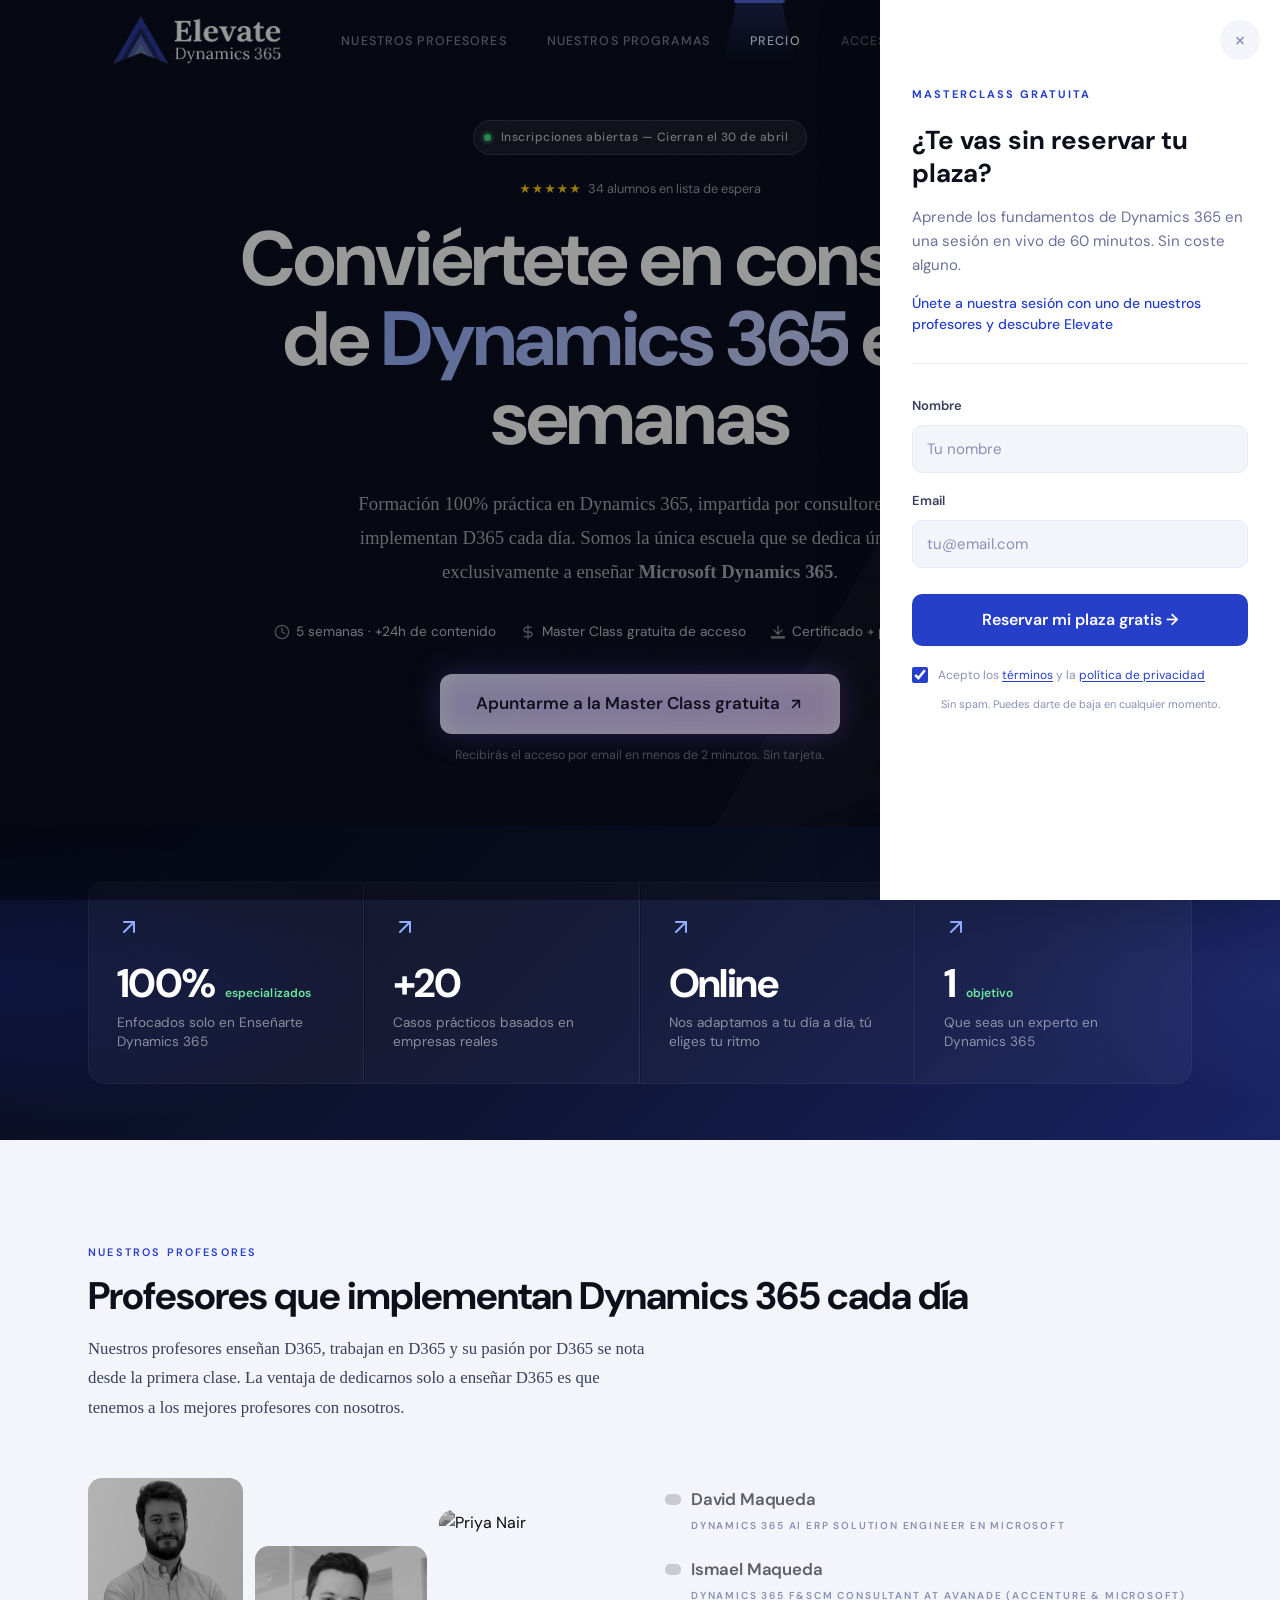
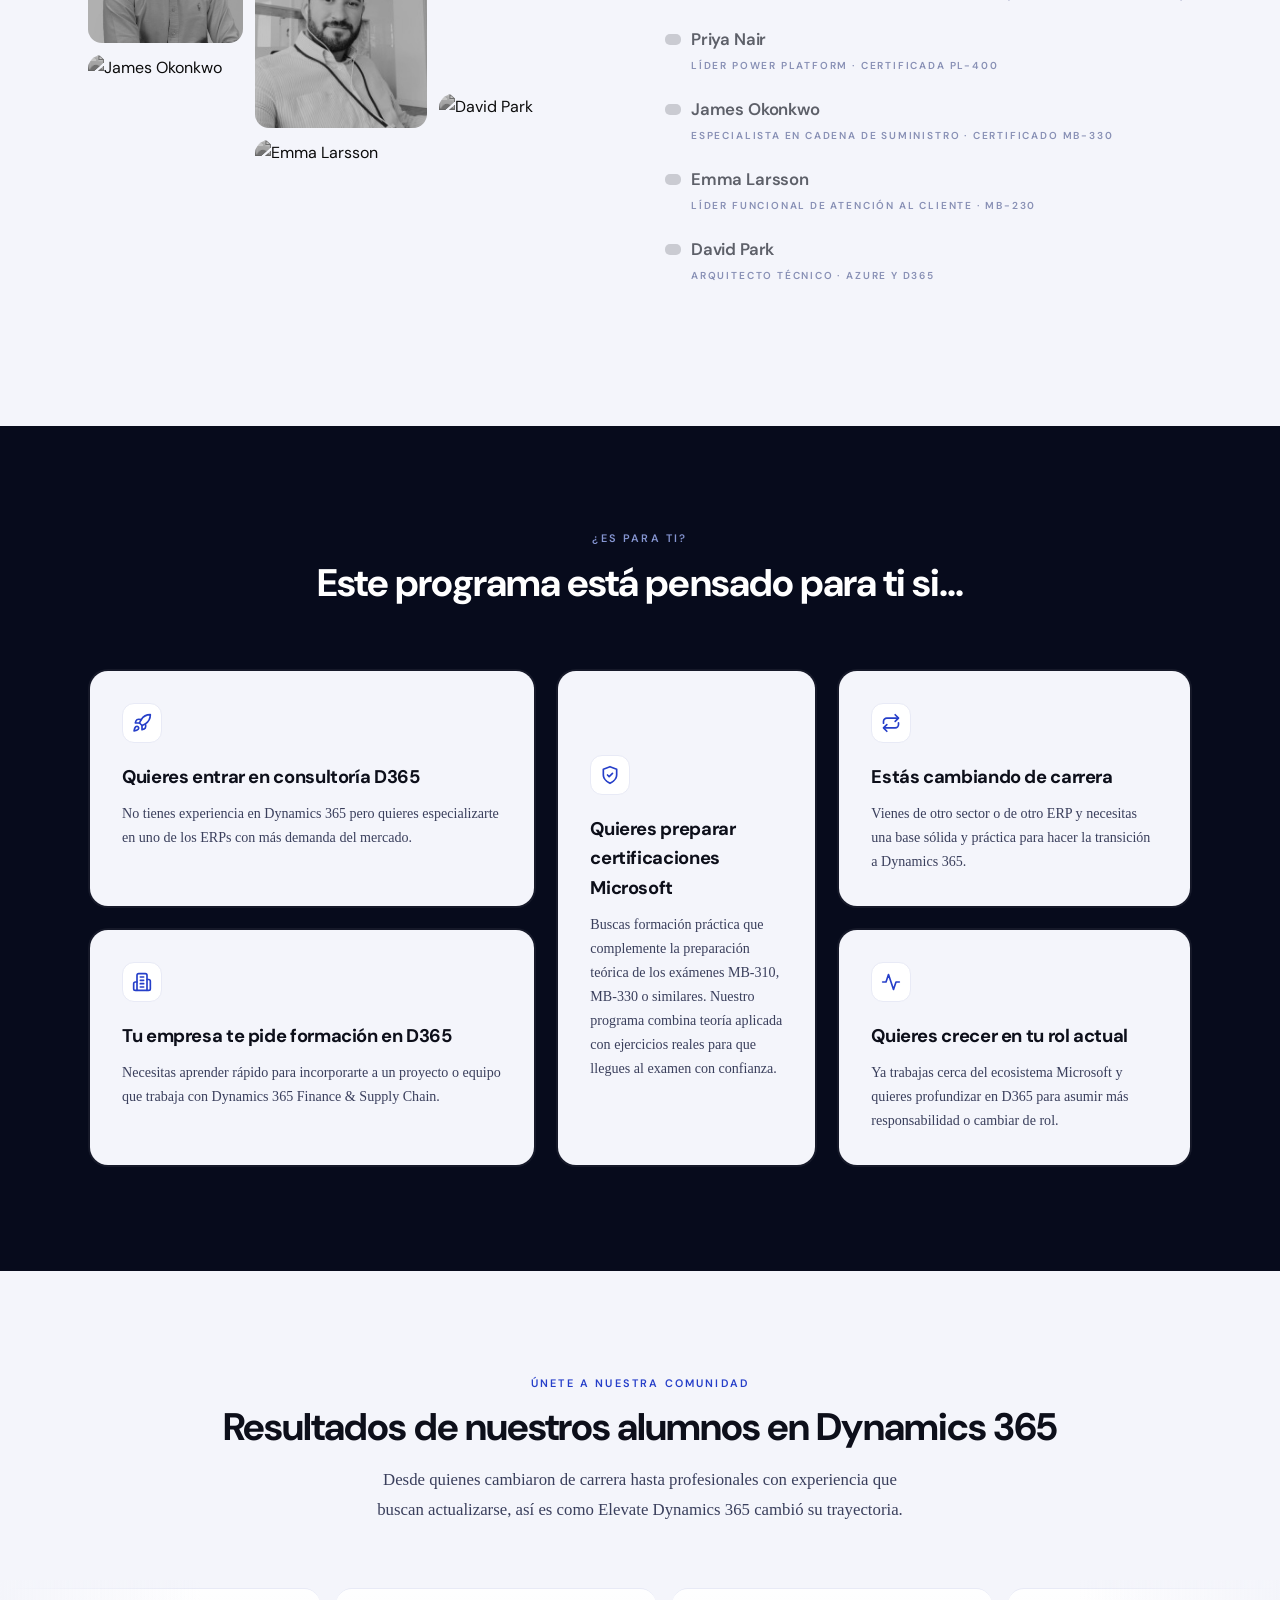
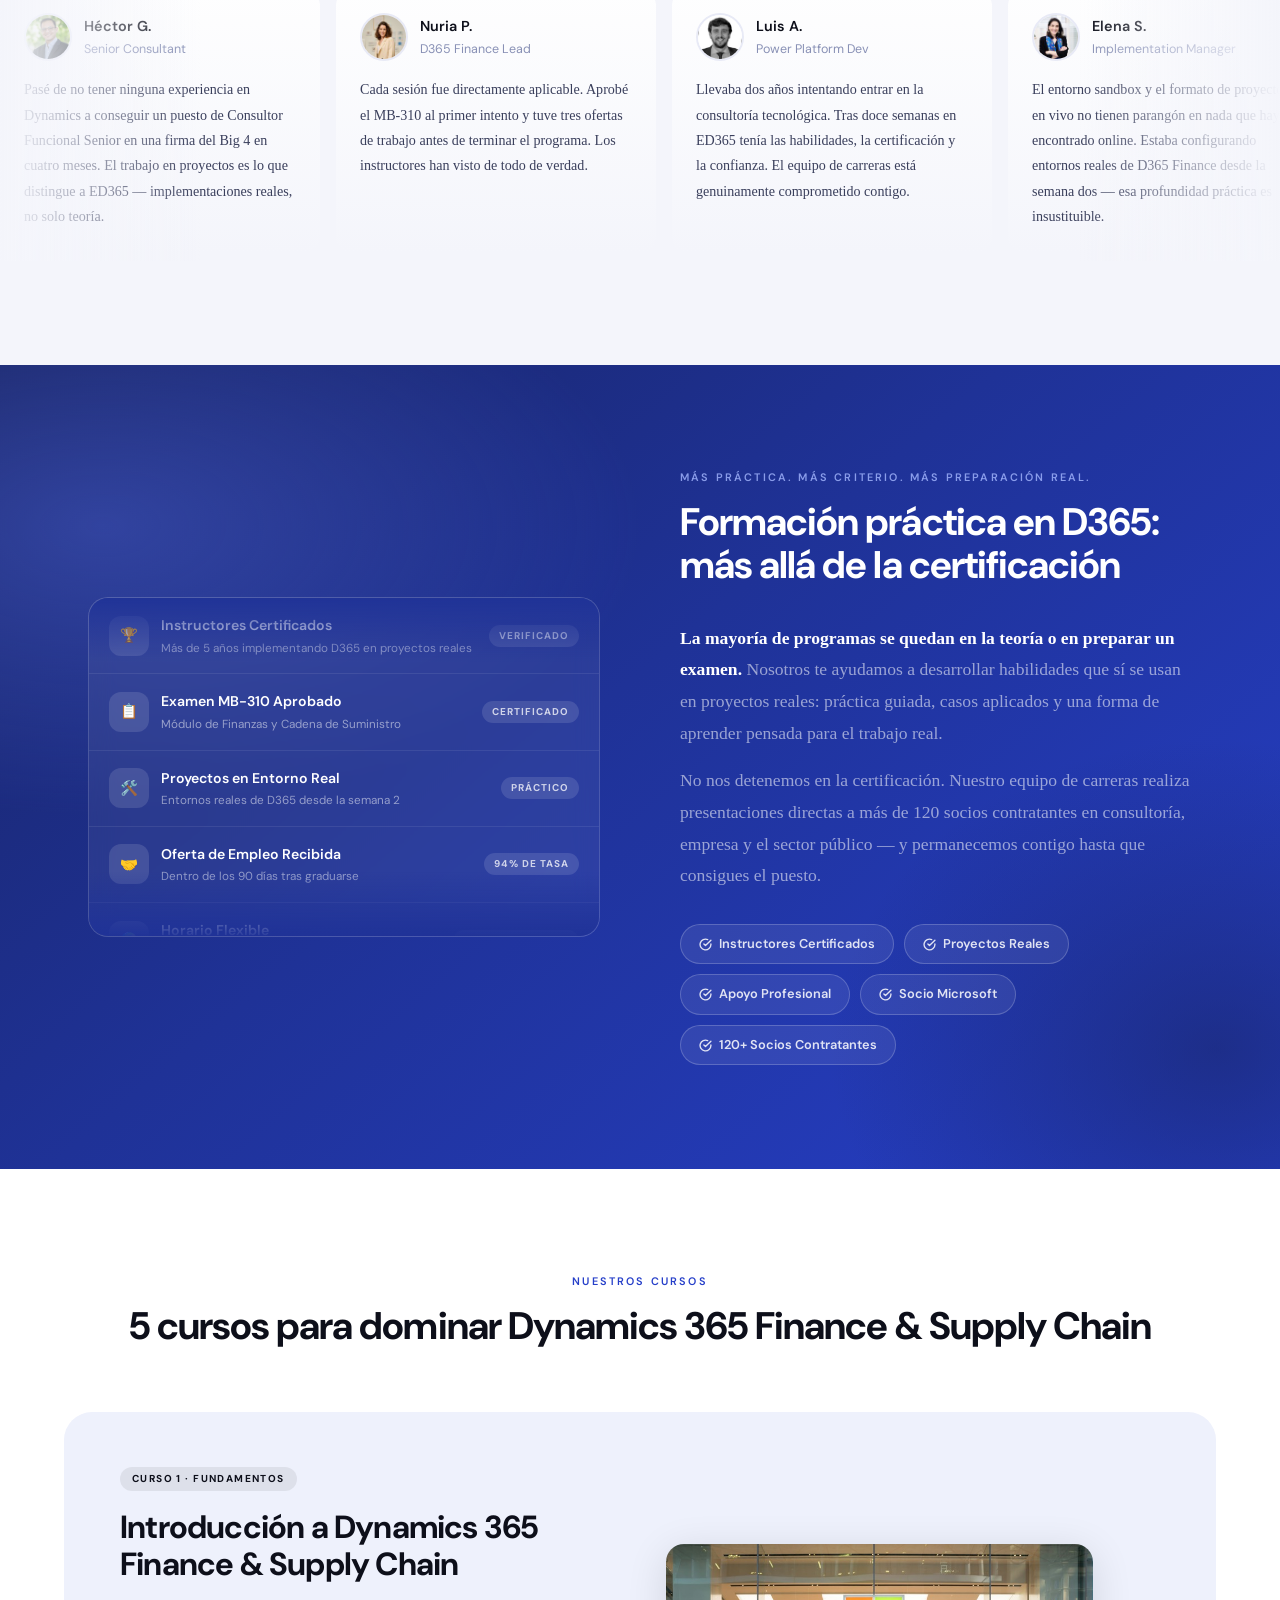
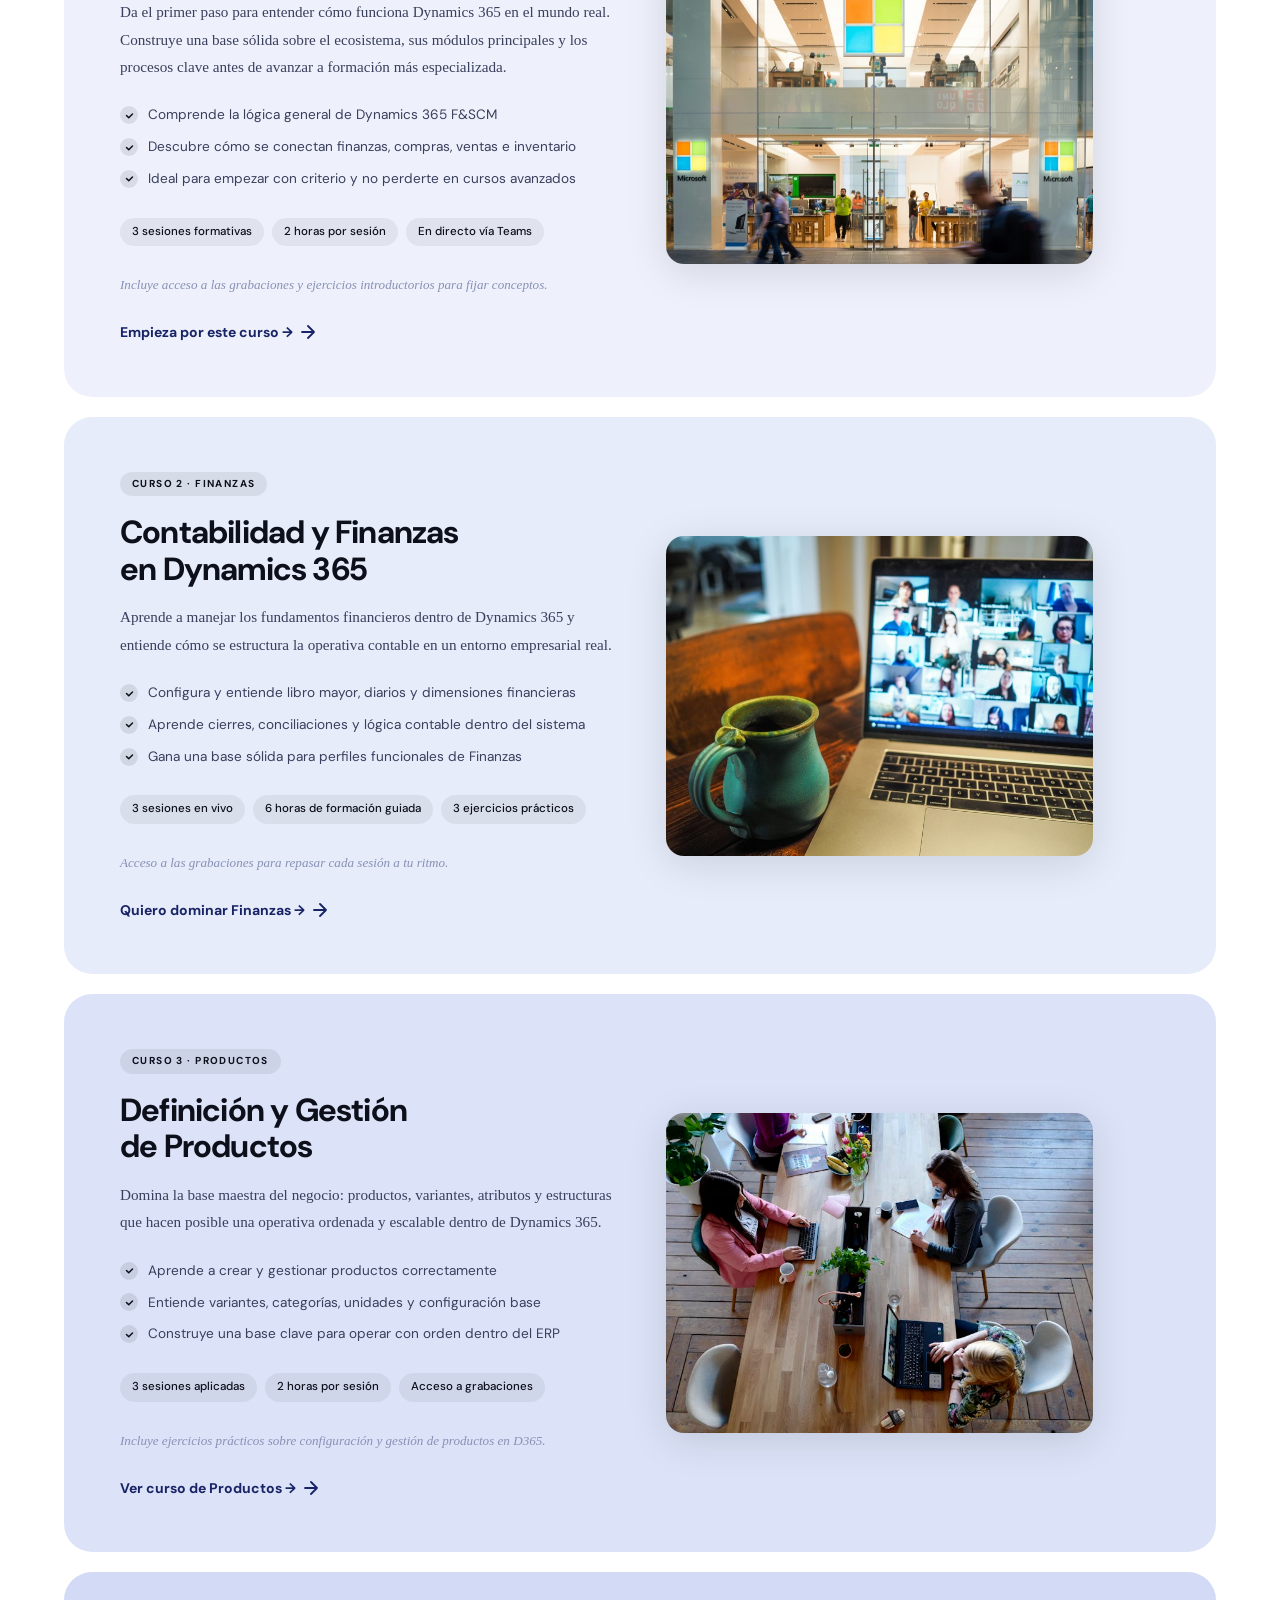
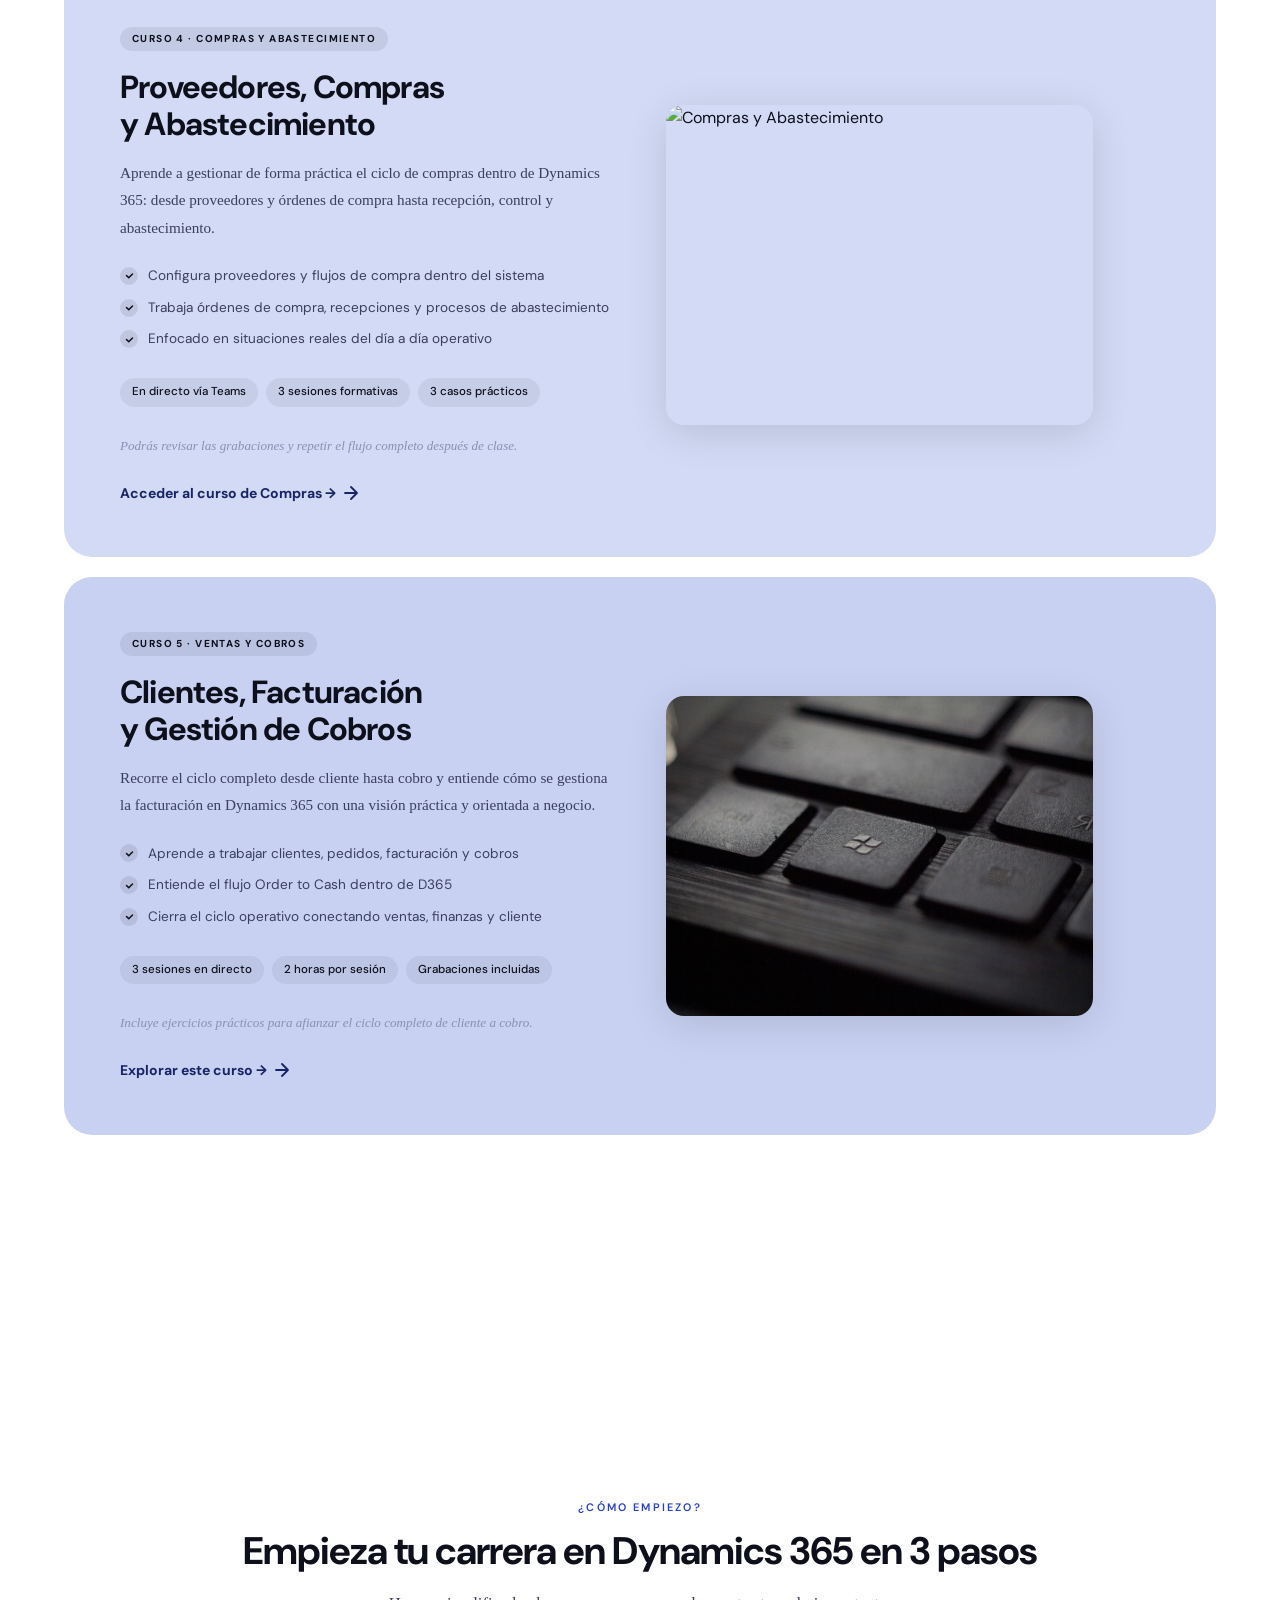
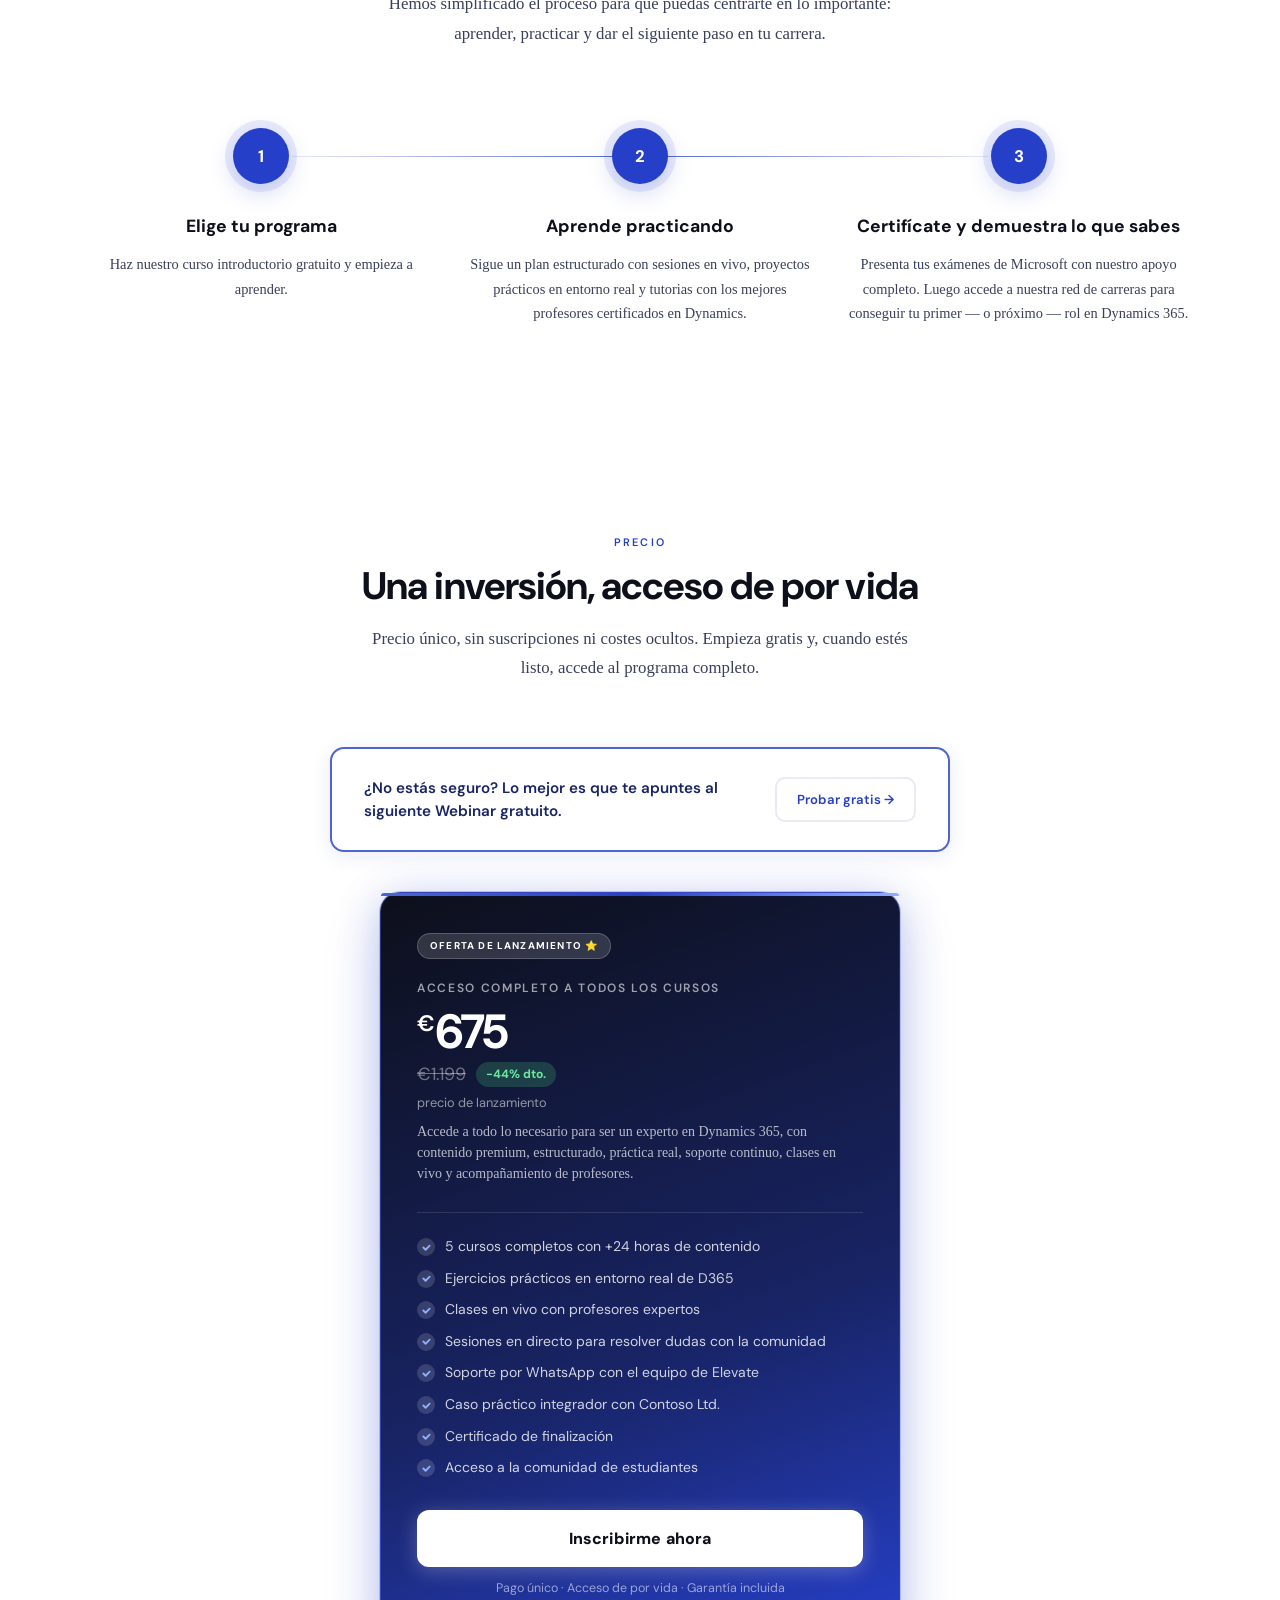
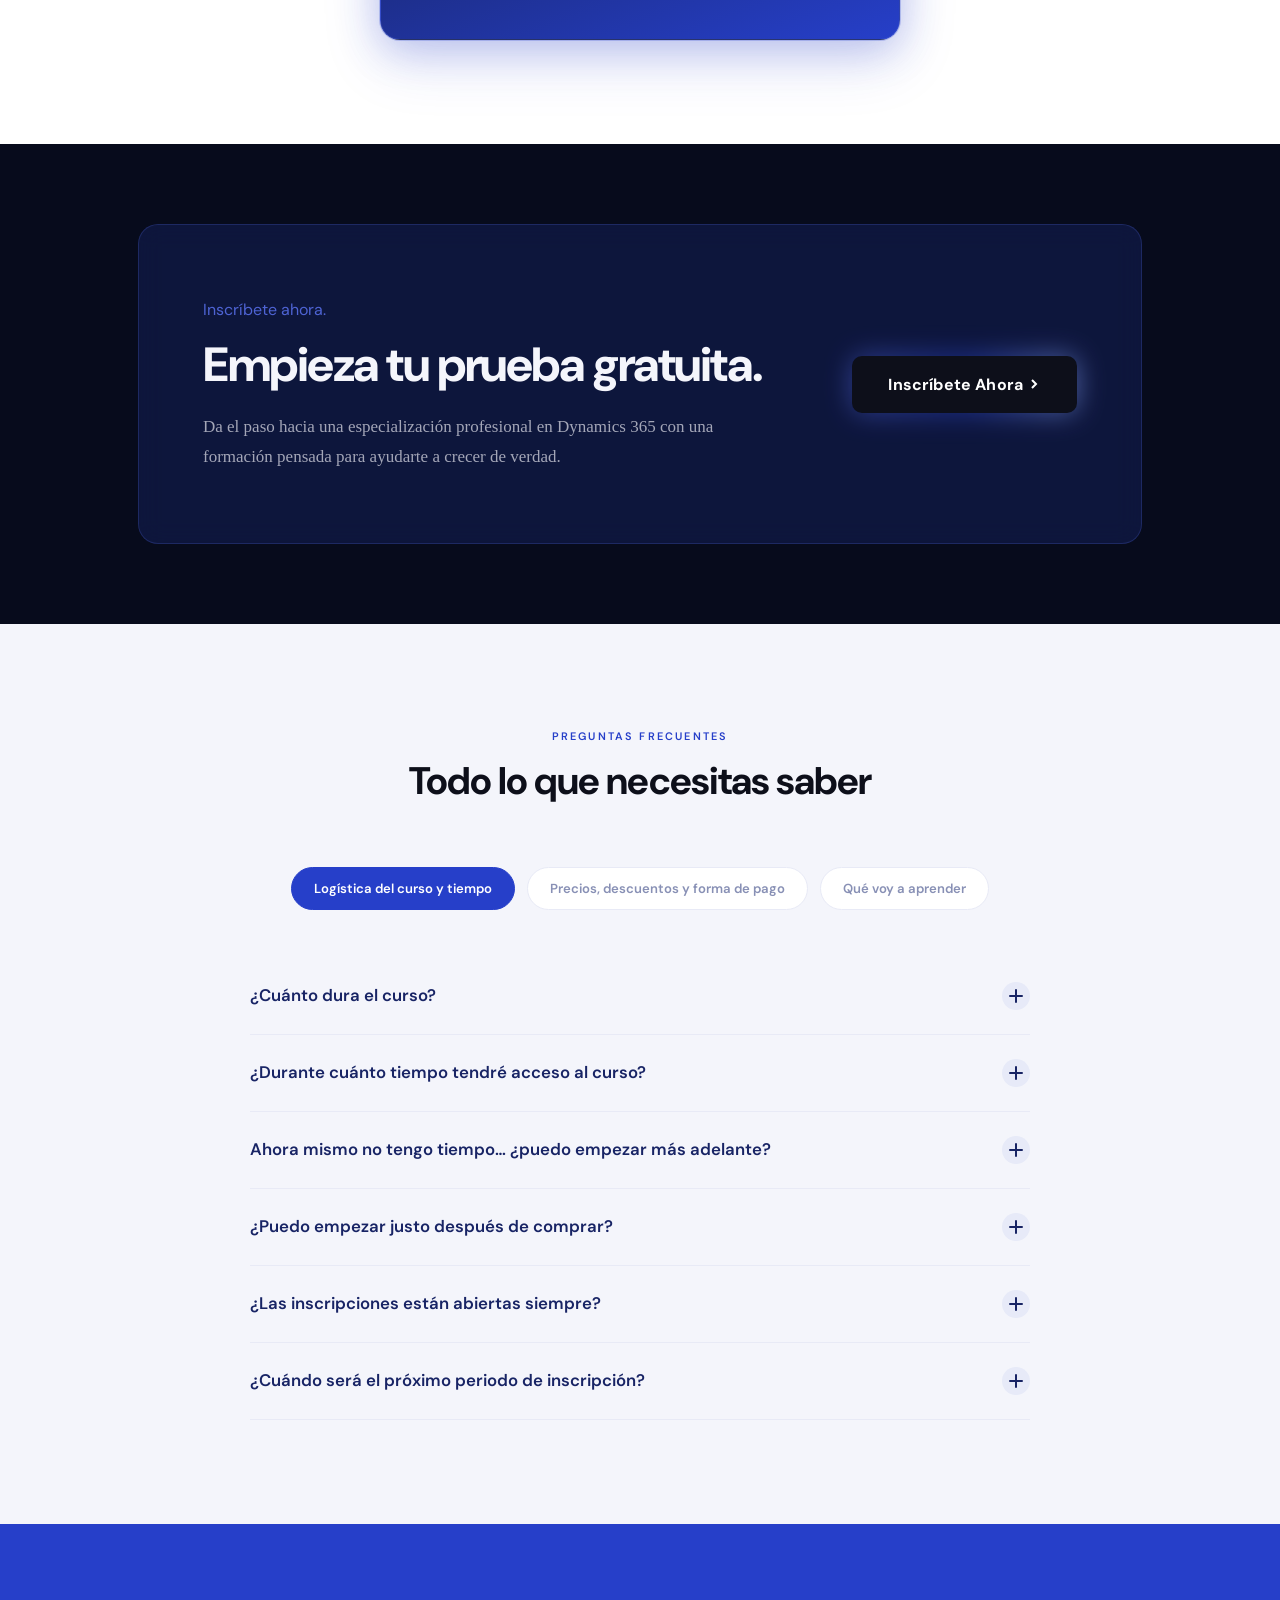
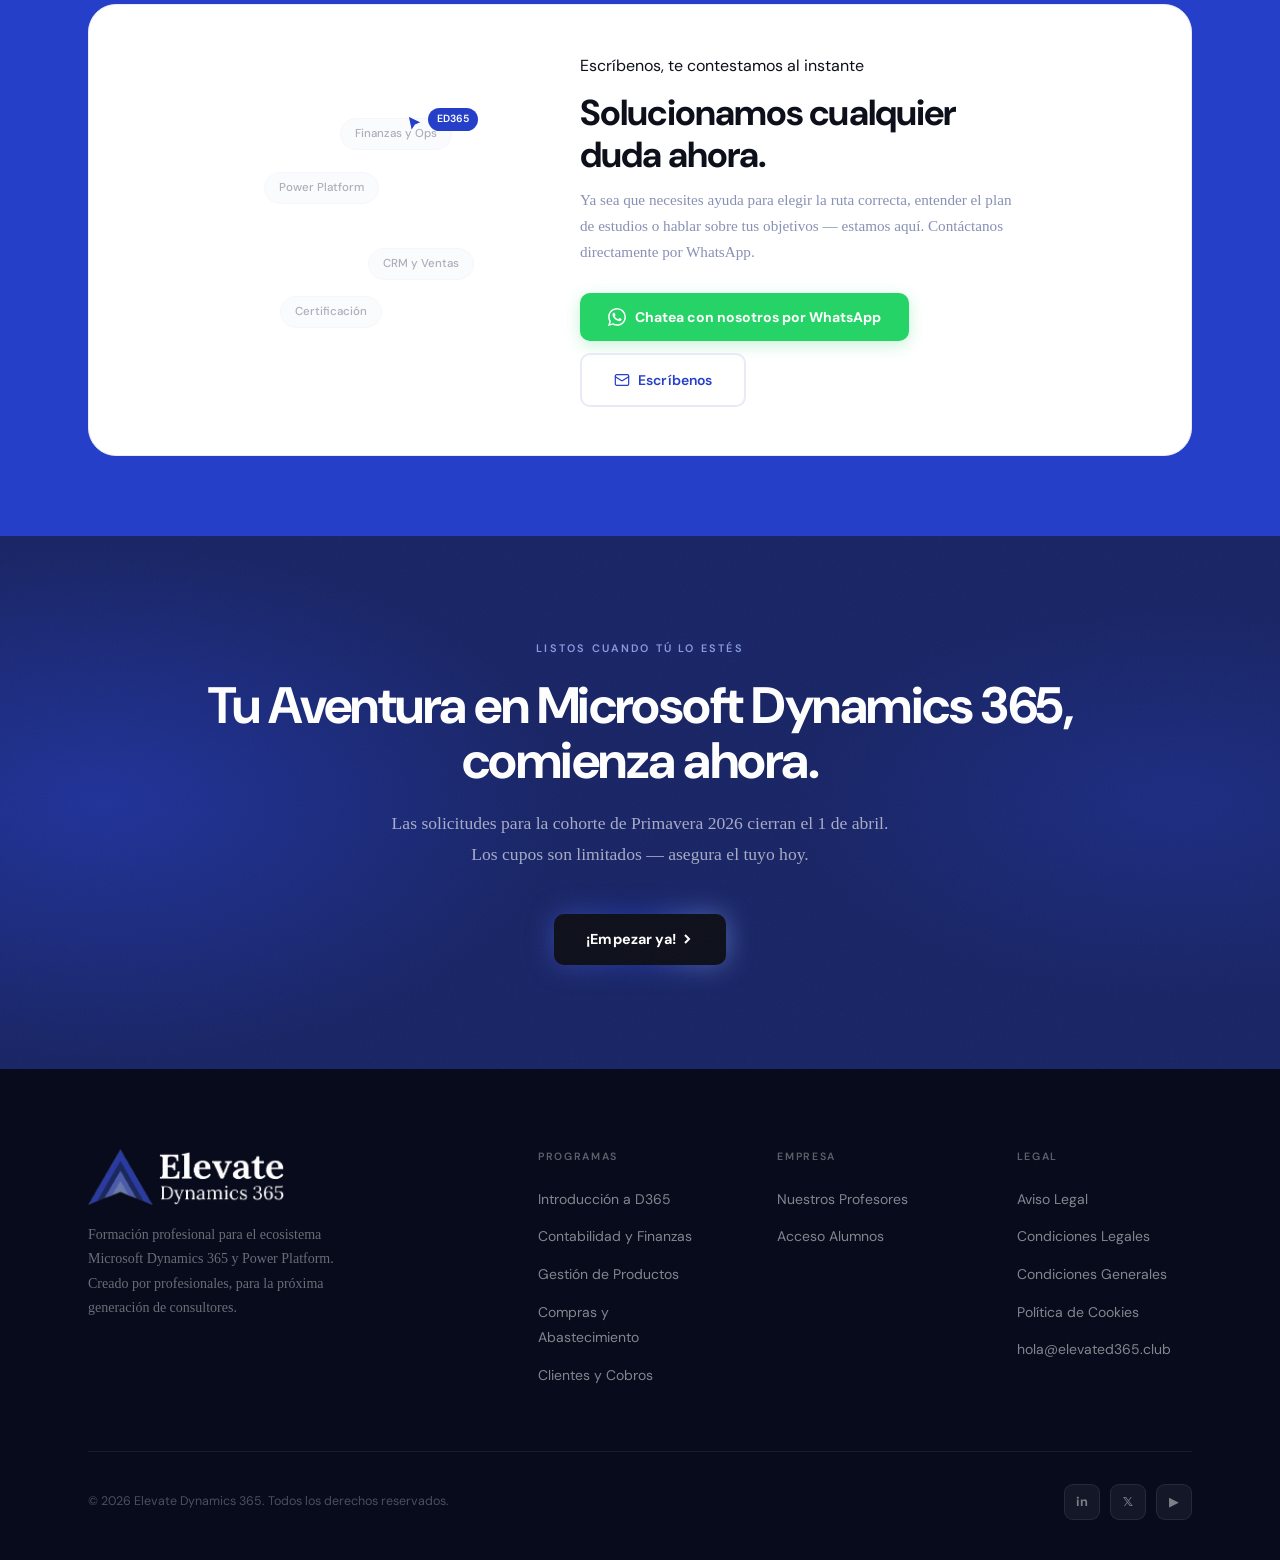
==== commit 984f150e: "Perf: optimize images, canvas mobile, Google Ads tracking, hero CRO, mobile accordion - Resize image" ====
--- a/index.html
+++ b/index.html
@@ -3,6 +3,14 @@
 <head>
   <meta charset="UTF-8">
   <meta name="viewport" content="width=device-width, initial-scale=1.0">
+  <!-- Google Ads Global Site Tag — Reemplaza AW-XXXXXXXXX con tu Conversion ID -->
+  <script async src="https://www.googletagmanager.com/gtag/js?id=AW-XXXXXXXXX"></script>
+  <script>
+    window.dataLayer = window.dataLayer || [];
+    function gtag(){dataLayer.push(arguments);}
+    gtag('js', new Date());
+    gtag('config', 'AW-XXXXXXXXX');
+  </script>
   <title>Curso de Microsoft Dynamics 365 Finance &amp; Supply Chain | Elevate D365</title>
   <meta name="description" content="Curso de Microsoft Dynamics 365 Finance & Supply Chain. Formación práctica con consultores certificados, ejercicios en entorno real de D365, clases en vivo y acceso de por vida. Empieza gratis.">
   <link rel="canonical" href="https://elevated365.club/">
@@ -25,6 +33,9 @@
   <noscript><style>.fade-up{opacity:1!important;transform:none!important;}.faq-answer{opacity:1!important;max-height:none!important;}</style></noscript>
   <link rel="preconnect" href="https://fonts.googleapis.com">
   <link rel="preconnect" href="https://fonts.gstatic.com" crossorigin>
+  <link rel="preconnect" href="https://cdn.jsdelivr.net" crossorigin>
+  <link rel="preconnect" href="https://images.unsplash.com" crossorigin>
+  <link rel="preload" href="https://fonts.googleapis.com/css2?family=DM+Sans:wght@400;600&display=swap" as="style">
   <link href="https://fonts.googleapis.com/css2?family=DM+Sans:wght@400;500;600;700&display=swap" rel="stylesheet">
   <style>
     :root {
@@ -637,6 +648,74 @@
       .prog-sticky-wrap { padding-bottom: 80px; }
     }
 
+    /* ── MOBILE ACCORDION for prog-sticky-cards ── */
+    @media (max-width: 768px) {
+      .prog-sticky-wrap { padding-bottom: 40px; }
+      .prog-sticky-card {
+        position: relative !important;
+        top: auto !important;
+        cursor: pointer;
+        margin-bottom: 12px;
+        padding: 24px 24px !important;
+      }
+      /* Header area: tag + title + toggle icon */
+      .prog-sticky-card > div:first-child > .prog-sc-tag { margin-bottom: 10px; }
+      .prog-sticky-card > div:first-child > .prog-sc-title {
+        font-size: 1.15rem !important;
+        margin-bottom: 0;
+        padding-right: 32px;
+      }
+      /* Toggle indicator */
+      .prog-sticky-card::after {
+        content: '';
+        position: absolute;
+        top: 32px; right: 24px;
+        width: 10px; height: 10px;
+        border-right: 2px solid var(--gray-400);
+        border-bottom: 2px solid var(--gray-400);
+        transform: rotate(45deg);
+        transition: transform .3s ease;
+      }
+      .prog-sticky-card.psc-open::after {
+        transform: rotate(-135deg);
+      }
+      /* Hide body content by default */
+      .prog-sticky-card > div:first-child > .prog-sc-desc,
+      .prog-sticky-card > div:first-child > .prog-sc-bullets,
+      .prog-sticky-card > div:first-child > .prog-sc-meta,
+      .prog-sticky-card > div:first-child > p,
+      .prog-sticky-card > div:first-child > .prog-sc-cta,
+      .prog-sticky-card > .prog-sc-img {
+        max-height: 0;
+        overflow: hidden;
+        opacity: 0;
+        margin-top: 0;
+        margin-bottom: 0 !important;
+        padding-top: 0;
+        padding-bottom: 0;
+        transition: max-height .4s ease, opacity .3s ease, margin .3s ease;
+      }
+      /* Expanded state */
+      .prog-sticky-card.psc-open > div:first-child > .prog-sc-desc {
+        max-height: 200px; opacity: 1; margin-top: 16px; margin-bottom: 24px !important;
+      }
+      .prog-sticky-card.psc-open > div:first-child > .prog-sc-bullets {
+        max-height: 300px; opacity: 1; margin-bottom: 28px !important;
+      }
+      .prog-sticky-card.psc-open > div:first-child > .prog-sc-meta {
+        max-height: 100px; opacity: 1; margin-bottom: 28px !important;
+      }
+      .prog-sticky-card.psc-open > div:first-child > p {
+        max-height: 100px; opacity: 1; margin-bottom: 24px !important;
+      }
+      .prog-sticky-card.psc-open > div:first-child > .prog-sc-cta {
+        max-height: 50px; opacity: 1;
+      }
+      .prog-sticky-card.psc-open > .prog-sc-img {
+        max-height: 250px; opacity: 1; margin-top: 24px;
+      }
+    }
+
     /* ── WHY ── */
     .why-section {
       position: relative; overflow: hidden; padding: 104px 0;
@@ -1289,8 +1368,8 @@
   <div class="container" style="max-width:100%; padding:0 24px 0 0;">
     <div class="nav-inner">
       <a href="/" class="nav-logo" aria-label="Elevate Dynamics 365 home">
-        <img class="nav-logo-light" src="brand_assets/logo_white_elevate.png" alt="Elevate Dynamics 365">
-        <img class="nav-logo-dark"  src="brand_assets/logo_black-elevate.png"  alt="Elevate Dynamics 365">
+        <img class="nav-logo-light" src="brand_assets/logo_white_elevate.png" alt="Elevate Dynamics 365" width="407" height="116" fetchpriority="high">
+        <img class="nav-logo-dark" src="brand_assets/logo_black-elevate.png" alt="Elevate Dynamics 365" width="538" height="158" loading="lazy">
       </a>
       <div style="display:flex; align-items:center; gap:40px;">
         <ul class="nav-links">
@@ -1321,7 +1400,13 @@
   <div class="hero-content">
     <div class="hero-badge float-anim">
       <div class="badge-dot"></div>
-      <span class="badge-text">Inscripciones abiertas — Cierran el 1 de abril</span>
+      <span class="badge-text">Inscripciones abiertas — Cierran el 30 de abril</span>
+    </div>
+
+    <!-- Social proof above the fold -->
+    <div style="display:flex; align-items:center; justify-content:center; gap:6px; margin-bottom:20px; font-family:var(--font-brand); font-size:.8rem; color:rgba(255,255,255,.6);">
+      <span style="color:#facc15; letter-spacing:1px;">&#9733;&#9733;&#9733;&#9733;&#9733;</span>
+      <span>34 alumnos en lista de espera</span>
     </div>
 
     <h1>Conviértete en consultor de <em>Dynamics 365</em> en 5 semanas</h1>
@@ -1330,14 +1415,30 @@
       Formaci&oacute;n 100% pr&aacute;ctica en Dynamics 365, impartida por consultores que implementan D365 cada d&iacute;a. Somos la &uacute;nica escuela que se dedica &uacute;nica y exclusivamente a ense&ntilde;ar <strong style="white-space:nowrap;">Microsoft Dynamics 365</strong>.
     </p>
 
-    <div style="display:flex; flex-direction:column; align-items:center; gap:16px;">
+    <!-- Value prop bullets -->
+    <div style="display:flex; flex-wrap:wrap; justify-content:center; gap:24px; margin-bottom:32px; font-family:var(--font-brand); font-size:.85rem; color:rgba(255,255,255,.75);">
+      <span style="display:flex; align-items:center; gap:6px;">
+        <svg width="16" height="16" viewBox="0 0 24 24" fill="none" stroke="rgba(255,255,255,.5)" stroke-width="2" stroke-linecap="round" stroke-linejoin="round"><circle cx="12" cy="12" r="10"/><polyline points="12 6 12 12 16 14"/></svg>
+        5 semanas &middot; +24h de contenido
+      </span>
+      <span style="display:flex; align-items:center; gap:6px;">
+        <svg width="16" height="16" viewBox="0 0 24 24" fill="none" stroke="rgba(255,255,255,.5)" stroke-width="2" stroke-linecap="round" stroke-linejoin="round"><path d="M12 2v20M17 5H9.5a3.5 3.5 0 000 7h5a3.5 3.5 0 010 7H6"/></svg>
+        Master Class gratuita de acceso
+      </span>
+      <span style="display:flex; align-items:center; gap:6px;">
+        <svg width="16" height="16" viewBox="0 0 24 24" fill="none" stroke="rgba(255,255,255,.5)" stroke-width="2" stroke-linecap="round" stroke-linejoin="round"><path d="M6 9l6 6 6-6"/><path d="M12 3v12"/><rect x="2" y="19" width="20" height="2" rx="1"/></svg>
+        Certificado + preparaci&oacute;n MB-310
+      </span>
+    </div>
+
+    <div style="display:flex; flex-direction:column; align-items:center; gap:12px;">
       <a href="#" class="hero-cta-masterclass trigger-masterclass-popup">
-        Me apunto a la pr&oacute;xima Master Class Gratuita
+        Apuntarme a la Master Class gratuita
         <svg class="cta-arrow" xmlns="http://www.w3.org/2000/svg" viewBox="0 0 24 24" fill="none" stroke="currentColor" stroke-width="2.5" stroke-linecap="round" stroke-linejoin="round"><line x1="7" y1="17" x2="17" y2="7"/><polyline points="7 7 17 7 17 17"/></svg>
       </a>
-      <a href="#programs" class="hero-studies-link" style="color:rgba(255,255,255,.5); font-family:var(--font-brand); font-size:.875rem; text-decoration:none; transition:color .2s ease;">
-        Ver plan de estudios &darr;
-      </a>
+      <span style="font-family:var(--font-brand); font-size:.78rem; color:rgba(255,255,255,.45); text-align:center;">
+        Recibir&aacute;s el acceso por email en menos de 2 minutos. Sin tarjeta.
+      </span>
     </div>
   </div>
 
@@ -1428,28 +1529,28 @@
         <!-- Column 1: members 0 & 3 -->
         <div class="team-col">
           <div class="tphoto" data-member="0" style="width:155px;height:165px;">
-            <img src="brand_assets/Foto_David.jpg" alt="David Maqueda">
+            <img src="brand_assets/Foto_David.jpg" alt="David Maqueda" width="310" height="310" loading="lazy">
           </div>
           <div class="tphoto" data-member="3" style="width:155px;height:165px;">
-            <img src="https://images.unsplash.com/photo-1472099645785-5658abf4ff4e?w=400&h=500&fit=crop&crop=face" alt="James Okonkwo">
+            <img src="https://images.unsplash.com/photo-1472099645785-5658abf4ff4e?w=400&h=500&fit=crop&crop=face" alt="James Okonkwo" width="400" height="500" loading="lazy">
           </div>
         </div>
         <!-- Column 2: members 1 & 4 -->
         <div class="team-col">
           <div class="tphoto" data-member="1" style="width:172px;height:182px;">
-            <img src="brand_assets/foto_ismael.jpg" alt="Ismael Maqueda">
+            <img src="brand_assets/foto_ismael.jpg" alt="Ismael Maqueda" width="200" height="200" loading="lazy">
           </div>
           <div class="tphoto" data-member="4" style="width:172px;height:182px;">
-            <img src="https://images.unsplash.com/photo-1438761681033-6461ffad8d80?w=400&h=500&fit=crop&crop=face" alt="Emma Larsson">
+            <img src="https://images.unsplash.com/photo-1438761681033-6461ffad8d80?w=400&h=500&fit=crop&crop=face" alt="Emma Larsson" width="400" height="500" loading="lazy">
           </div>
         </div>
         <!-- Column 3: members 2 & 5 -->
         <div class="team-col">
           <div class="tphoto" data-member="2" style="width:162px;height:172px;">
-            <img src="https://images.unsplash.com/photo-1534528741775-53994a69daeb?w=400&h=500&fit=crop&crop=face" alt="Priya Nair">
+            <img src="https://images.unsplash.com/photo-1534528741775-53994a69daeb?w=400&h=500&fit=crop&crop=face" alt="Priya Nair" width="400" height="500" loading="lazy">
           </div>
           <div class="tphoto" data-member="5" style="width:162px;height:172px;">
-            <img src="https://images.unsplash.com/photo-1500648767791-00dcc994a43e?w=400&h=500&fit=crop&crop=face" alt="David Park">
+            <img src="https://images.unsplash.com/photo-1500648767791-00dcc994a43e?w=400&h=500&fit=crop&crop=face" alt="David Park" width="400" height="500" loading="lazy">
           </div>
         </div>
       </div>
@@ -1639,7 +1740,7 @@
       <!-- ── SET 1 ── -->
       <div class="mcard">
         <div class="mcard-author">
-          <img class="mcard-avatar" src="brand_assets/testimonio-hector.jpg" alt="Héctor G.">
+          <img class="mcard-avatar" src="brand_assets/testimonio-hector.jpg" alt="Héctor G." width="96" height="96" loading="lazy">
           <div>
             <div class="mcard-name">Héctor G.</div>
             <div class="mcard-handle">Senior Consultant</div>
@@ -1650,7 +1751,7 @@
 
       <div class="mcard">
         <div class="mcard-author">
-          <img class="mcard-avatar" src="brand_assets/testimonio-nuria.jpg" alt="Nuria P.">
+          <img class="mcard-avatar" src="brand_assets/testimonio-nuria.jpg" alt="Nuria P." width="96" height="96" loading="lazy">
           <div>
             <div class="mcard-name">Nuria P.</div>
             <div class="mcard-handle">D365 Finance Lead</div>
@@ -1661,7 +1762,7 @@
 
       <div class="mcard">
         <div class="mcard-author">
-          <img class="mcard-avatar" src="brand_assets/testimonio-luis.jpg" alt="Luis A.">
+          <img class="mcard-avatar" src="brand_assets/testimonio-luis.jpg" alt="Luis A." width="96" height="96" loading="lazy">
           <div>
             <div class="mcard-name">Luis A.</div>
             <div class="mcard-handle">Power Platform Dev</div>
@@ -1672,7 +1773,7 @@
 
       <div class="mcard">
         <div class="mcard-author">
-          <img class="mcard-avatar" src="brand_assets/testimonio-elena.jpg" alt="Elena S.">
+          <img class="mcard-avatar" src="brand_assets/testimonio-elena.jpg" alt="Elena S." width="96" height="96" loading="lazy">
           <div>
             <div class="mcard-name">Elena S.</div>
             <div class="mcard-handle">Implementation Manager</div>
@@ -1683,7 +1784,7 @@
 
       <div class="mcard">
         <div class="mcard-author">
-          <img class="mcard-avatar" src="brand_assets/testimonio-pablo.jpg" alt="Pablo M.">
+          <img class="mcard-avatar" src="brand_assets/testimonio-pablo.jpg" alt="Pablo M." width="96" height="96" loading="lazy">
           <div>
             <div class="mcard-name">Pablo M.</div>
             <div class="mcard-handle">Business Analyst</div>
@@ -1694,7 +1795,7 @@
 
       <div class="mcard">
         <div class="mcard-author">
-          <img class="mcard-avatar" src="brand_assets/testimonio-juan.jpg" alt="Juan M.">
+          <img class="mcard-avatar" src="brand_assets/testimonio-juan.jpg" alt="Juan M." width="96" height="96" loading="lazy">
           <div>
             <div class="mcard-name">Juan M.</div>
             <div class="mcard-handle">CRM Consultant</div>
@@ -1706,7 +1807,7 @@
       <!-- ── SET 2 (duplicate for seamless loop) ── -->
       <div class="mcard" aria-hidden="true">
         <div class="mcard-author">
-          <img class="mcard-avatar" src="brand_assets/testimonio-hector.jpg" alt="">
+          <img class="mcard-avatar" src="brand_assets/testimonio-hector.jpg" alt="" width="96" height="96" loading="lazy">
           <div>
             <div class="mcard-name">Héctor G.</div>
             <div class="mcard-handle">Senior Consultant</div>
@@ -1717,7 +1818,7 @@
 
       <div class="mcard" aria-hidden="true">
         <div class="mcard-author">
-          <img class="mcard-avatar" src="brand_assets/testimonio-nuria.jpg" alt="">
+          <img class="mcard-avatar" src="brand_assets/testimonio-nuria.jpg" alt="" width="96" height="96" loading="lazy">
           <div>
             <div class="mcard-name">Nuria P.</div>
             <div class="mcard-handle">D365 Finance Lead</div>
@@ -1728,7 +1829,7 @@
 
       <div class="mcard" aria-hidden="true">
         <div class="mcard-author">
-          <img class="mcard-avatar" src="brand_assets/testimonio-luis.jpg" alt="">
+          <img class="mcard-avatar" src="brand_assets/testimonio-luis.jpg" alt="" width="96" height="96" loading="lazy">
           <div>
             <div class="mcard-name">Luis A.</div>
             <div class="mcard-handle">Power Platform Dev</div>
@@ -1739,7 +1840,7 @@
 
       <div class="mcard" aria-hidden="true">
         <div class="mcard-author">
-          <img class="mcard-avatar" src="brand_assets/testimonio-elena.jpg" alt="">
+          <img class="mcard-avatar" src="brand_assets/testimonio-elena.jpg" alt="" width="96" height="96" loading="lazy">
           <div>
             <div class="mcard-name">Elena S.</div>
             <div class="mcard-handle">Implementation Manager</div>
@@ -1750,7 +1851,7 @@
 
       <div class="mcard" aria-hidden="true">
         <div class="mcard-author">
-          <img class="mcard-avatar" src="brand_assets/testimonio-pablo.jpg" alt="">
+          <img class="mcard-avatar" src="brand_assets/testimonio-pablo.jpg" alt="" width="96" height="96" loading="lazy">
           <div>
             <div class="mcard-name">Pablo M.</div>
             <div class="mcard-handle">Business Analyst</div>
@@ -1761,7 +1862,7 @@
 
       <div class="mcard" aria-hidden="true">
         <div class="mcard-author">
-          <img class="mcard-avatar" src="brand_assets/testimonio-juan.jpg" alt="">
+          <img class="mcard-avatar" src="brand_assets/testimonio-juan.jpg" alt="" width="96" height="96" loading="lazy">
           <div>
             <div class="mcard-name">Juan M.</div>
             <div class="mcard-handle">CRM Consultant</div>
@@ -2040,7 +2141,7 @@
           </a>
         </div>
         <div class="prog-sc-img">
-          <img src="brand_assets/online_class.jpg" alt="Introducción a Dynamics 365" loading="lazy">
+          <img src="brand_assets/online_class.jpg" alt="Introducción a Dynamics 365" width="800" height="571" loading="lazy">
         </div>
       </div>
 
@@ -2076,7 +2177,7 @@
           </a>
         </div>
         <div class="prog-sc-img">
-          <img src="brand_assets/cafe_lesson.jpg" alt="Contabilidad y Finanzas" loading="lazy">
+          <img src="brand_assets/cafe_lesson.jpg" alt="Contabilidad y Finanzas" width="800" height="600" loading="lazy">
         </div>
       </div>
 
@@ -2112,7 +2213,7 @@
           </a>
         </div>
         <div class="prog-sc-img">
-          <img src="brand_assets/mesa_clase.jpg" alt="Gestión de Productos" loading="lazy">
+          <img src="brand_assets/mesa_clase.jpg" alt="Gestión de Productos" width="768" height="512" loading="lazy">
         </div>
       </div>
 
@@ -2148,7 +2249,7 @@
           </a>
         </div>
         <div class="prog-sc-img">
-          <img src="https://images.unsplash.com/photo-1552664730-d307ca884978?w=800&h=600&fit=crop" alt="Compras y Abastecimiento" loading="lazy">
+          <img src="https://images.unsplash.com/photo-1552664730-d307ca884978?w=800&h=600&fit=crop" alt="Compras y Abastecimiento" width="800" height="600" loading="lazy">
         </div>
       </div>
 
@@ -2184,7 +2285,7 @@
           </a>
         </div>
         <div class="prog-sc-img">
-          <img src="brand_assets/Microsoft.jpg" alt="Clientes y Cobros" loading="lazy">
+          <img src="brand_assets/Microsoft.jpg" alt="Clientes y Cobros" width="800" height="600" loading="lazy">
         </div>
       </div>
 
@@ -2628,7 +2729,7 @@
   <div class="container">
     <div class="footer-grid">
       <div class="footer-brand">
-        <img src="brand_assets/logo_white_elevate.png" alt="Elevate Dynamics 365">
+        <img src="brand_assets/logo_white_elevate.png" alt="Elevate Dynamics 365" width="407" height="116" loading="lazy">
         <p>Formación profesional para el ecosistema Microsoft Dynamics 365 y Power Platform. Creado por profesionales, para la próxima generación de consultores.</p>
       </div>
       <div class="footer-col">
@@ -2665,7 +2766,7 @@
       <p>© 2026 Elevate Dynamics 365. Todos los derechos reservados.</p>
       <!-- TODO: Añadir URLs reales de redes sociales -->
       <div class="footer-socials">
-        <a href="#" class="soc-link" aria-label="LinkedIn">in</a>
+        <a href="https://www.linkedin.com/company/112424044" target="_blank" rel="noopener" class="soc-link" aria-label="LinkedIn">in</a>
         <a href="#" class="soc-link" aria-label="Twitter / X">𝕏</a>
         <a href="#" class="soc-link" aria-label="YouTube">▶</a>
       </div>
@@ -2673,92 +2774,101 @@
   </div>
 </footer>
 
-<link rel="preconnect" href="https://cdn.jsdelivr.net" crossorigin>
 <script type="importmap">
   {"imports": {"three": "https://cdn.jsdelivr.net/npm/three@0.169.0/build/three.module.js"}}
 </script>
 <script type="module">
-  /* Defer THREE.js init until after first paint */
-  await new Promise(r => requestAnimationFrame(() => requestAnimationFrame(r)));
-  const THREE = await import('three');
-
-  const canvas = document.getElementById('hero-canvas');
-  const hero   = canvas.closest('.hero');
-
-  const renderer = new THREE.WebGLRenderer({ canvas, antialias: false, alpha: false });
-  renderer.setPixelRatio(Math.min(window.devicePixelRatio, 1.5));
-
-  const scene  = new THREE.Scene();
-  const camera = new THREE.OrthographicCamera(-1, 1, 1, -1, 0, 1);
-
-  const material = new THREE.ShaderMaterial({
-    uniforms: {
-      iTime:       { value: 0 },
-      iResolution: { value: new THREE.Vector2() }
-    },
-    vertexShader: `void main() { gl_Position = vec4(position, 1.0); }`,
-    fragmentShader: `
-      uniform float iTime;
-      uniform vec2  iResolution;
-      #define NUM_OCTAVES 3
-      float rand(vec2 n) { return fract(sin(dot(n, vec2(12.9898,4.1414))) * 43758.5453); }
-      float noise(vec2 p) {
-        vec2 ip=floor(p); vec2 u=fract(p);
-        u=u*u*(3.0-2.0*u);
-        float res=mix(mix(rand(ip),rand(ip+vec2(1,0)),u.x),mix(rand(ip+vec2(0,1)),rand(ip+vec2(1,1)),u.x),u.y);
-        return res*res;
-      }
-      float fbm(vec2 x) {
-        float v=0.0; float a=0.3;
-        vec2 shift=vec2(100);
-        mat2 rot=mat2(cos(0.5),sin(0.5),-sin(0.5),cos(0.5));
-        for(int i=0;i<NUM_OCTAVES;++i){ v+=a*noise(x); x=rot*x*2.0+shift; a*=0.4; }
-        return v;
-      }
-      void main() {
-        vec2 p=((gl_FragCoord.xy)-iResolution.xy*0.5)/iResolution.y*mat2(6.,-4.,4.,6.);
-        vec4 o=vec4(0.);
-        float f=2.+fbm(p+vec2(iTime*5.,0.))*.5;
-        for(float i=0.;i++<35.;){
-          vec2 v=p+cos(i*i+(iTime+p.x*.08)*.025+i*vec2(13.,11.))*3.5;
-          float tailNoise=fbm(v+vec2(iTime*.5,i))*.3*(1.-(i/35.));
-          vec4 auroraColors=vec4(.1+.3*sin(i*.2+iTime*.4),.3+.5*cos(i*.3+iTime*.5),.7+.3*sin(i*.4+iTime*.3),1.);
-          vec4 contrib=auroraColors*exp(sin(i*i+iTime*.8))/length(max(v,vec2(v.x*f*.015,v.y*1.5)));
-          float thin=smoothstep(0.,1.,i/35.)*.6;
-          o+=contrib*(1.+tailNoise*.8)*thin;
+  /* Skip canvas entirely if user prefers reduced motion */
+  if (window.matchMedia('(prefers-reduced-motion: reduce)').matches) {
+    document.getElementById('hero-canvas').style.display = 'none';
+  } else {
+    /* Defer THREE.js init until after first paint */
+    await new Promise(r => requestAnimationFrame(() => requestAnimationFrame(r)));
+    const THREE = await import('three');
+
+    const canvas = document.getElementById('hero-canvas');
+    const hero   = canvas.closest('.hero');
+    const isMobile = window.innerWidth < 768;
+
+    const renderer = new THREE.WebGLRenderer({ canvas, antialias: false, alpha: false });
+    renderer.setPixelRatio(isMobile ? 1 : Math.min(window.devicePixelRatio, 1.5));
+
+    const scene  = new THREE.Scene();
+    const camera = new THREE.OrthographicCamera(-1, 1, 1, -1, 0, 1);
+
+    const PARTICLES = isMobile ? 8 : 35;
+    const OCTAVES = isMobile ? 2 : 3;
+
+    const material = new THREE.ShaderMaterial({
+      uniforms: {
+        iTime:       { value: 0 },
+        iResolution: { value: new THREE.Vector2() }
+      },
+      vertexShader: `void main() { gl_Position = vec4(position, 1.0); }`,
+      fragmentShader: `
+        uniform float iTime;
+        uniform vec2  iResolution;
+        #define NUM_OCTAVES ${OCTAVES}
+        #define NUM_PARTICLES ${PARTICLES}.
+        float rand(vec2 n) { return fract(sin(dot(n, vec2(12.9898,4.1414))) * 43758.5453); }
+        float noise(vec2 p) {
+          vec2 ip=floor(p); vec2 u=fract(p);
+          u=u*u*(3.0-2.0*u);
+          float res=mix(mix(rand(ip),rand(ip+vec2(1,0)),u.x),mix(rand(ip+vec2(0,1)),rand(ip+vec2(1,1)),u.x),u.y);
+          return res*res;
         }
-        o=tanh(pow(o/100.,vec4(1.6)));
-        gl_FragColor=o*1.5;
-      }
-    `
-  });
-
-  const mesh = new THREE.Mesh(new THREE.PlaneGeometry(2, 2), material);
-  scene.add(mesh);
-
-  const setSize = () => {
-    const w = hero.offsetWidth, h = hero.offsetHeight;
-    renderer.setSize(w, h, false);
-    material.uniforms.iResolution.value.set(w * renderer.getPixelRatio(), h * renderer.getPixelRatio());
-  };
-
-  new ResizeObserver(setSize).observe(hero);
-  setSize();
-
-  let raf, running = false;
-  const tick = () => {
-    raf = requestAnimationFrame(tick);
-    material.uniforms.iTime.value += 0.016;
-    renderer.render(scene, camera);
-  };
-
-  const io = new IntersectionObserver(entries => {
-    entries.forEach(e => {
-      if (e.isIntersecting && !running) { running = true; tick(); }
-      else if (!e.isIntersecting && running) { running = false; cancelAnimationFrame(raf); }
+        float fbm(vec2 x) {
+          float v=0.0; float a=0.3;
+          vec2 shift=vec2(100);
+          mat2 rot=mat2(cos(0.5),sin(0.5),-sin(0.5),cos(0.5));
+          for(int i=0;i<NUM_OCTAVES;++i){ v+=a*noise(x); x=rot*x*2.0+shift; a*=0.4; }
+          return v;
+        }
+        void main() {
+          vec2 p=((gl_FragCoord.xy)-iResolution.xy*0.5)/iResolution.y*mat2(6.,-4.,4.,6.);
+          vec4 o=vec4(0.);
+          float f=2.+fbm(p+vec2(iTime*5.,0.))*.5;
+          for(float i=0.;i++<NUM_PARTICLES;){
+            vec2 v=p+cos(i*i+(iTime+p.x*.08)*.025+i*vec2(13.,11.))*3.5;
+            float tailNoise=fbm(v+vec2(iTime*.5,i))*.3*(1.-(i/NUM_PARTICLES));
+            vec4 auroraColors=vec4(.1+.3*sin(i*.2+iTime*.4),.3+.5*cos(i*.3+iTime*.5),.7+.3*sin(i*.4+iTime*.3),1.);
+            vec4 contrib=auroraColors*exp(sin(i*i+iTime*.8))/length(max(v,vec2(v.x*f*.015,v.y*1.5)));
+            float thin=smoothstep(0.,1.,i/NUM_PARTICLES)*.6;
+            o+=contrib*(1.+tailNoise*.8)*thin;
+          }
+          o=tanh(pow(o/100.,vec4(1.6)));
+          gl_FragColor=o*1.5;
+        }
+      `
     });
-  }, { threshold: 0 });
-  io.observe(hero);
+
+    const mesh = new THREE.Mesh(new THREE.PlaneGeometry(2, 2), material);
+    scene.add(mesh);
+
+    const setSize = () => {
+      const w = hero.offsetWidth, h = hero.offsetHeight;
+      renderer.setSize(w, h, false);
+      material.uniforms.iResolution.value.set(w * renderer.getPixelRatio(), h * renderer.getPixelRatio());
+    };
+
+    new ResizeObserver(setSize).observe(hero);
+    setSize();
+
+    let raf, running = false;
+    const tick = () => {
+      raf = requestAnimationFrame(tick);
+      material.uniforms.iTime.value += 0.016;
+      renderer.render(scene, camera);
+    };
+
+    const io = new IntersectionObserver(entries => {
+      entries.forEach(e => {
+        if (e.isIntersecting && !running) { running = true; tick(); }
+        else if (!e.isIntersecting && running) { running = false; cancelAnimationFrame(raf); }
+      });
+    }, { threshold: 0 });
+    io.observe(hero);
+  }
 </script>
 
 <script defer>
@@ -3313,6 +3423,28 @@
   </div>
 </div>
 
+<!-- ══════════ MOBILE ACCORDION for prog-sticky-cards ══════════ -->
+<script>
+document.addEventListener('DOMContentLoaded', function() {
+  if (window.innerWidth > 768) return;
+  var cards = document.querySelectorAll('.prog-sticky-card');
+  if (!cards.length) return;
+  // Open first card by default
+  cards[0].classList.add('psc-open');
+  cards.forEach(function(card) {
+    card.addEventListener('click', function(e) {
+      // Don't toggle if clicking a link or button
+      if (e.target.closest('a, button')) return;
+      var isOpen = card.classList.contains('psc-open');
+      // Close all
+      cards.forEach(function(c) { c.classList.remove('psc-open'); });
+      // Toggle clicked
+      if (!isOpen) card.classList.add('psc-open');
+    });
+  });
+});
+</script>
+
 <script src="lead-capture.js" defer></script>
 </body>
 </html>
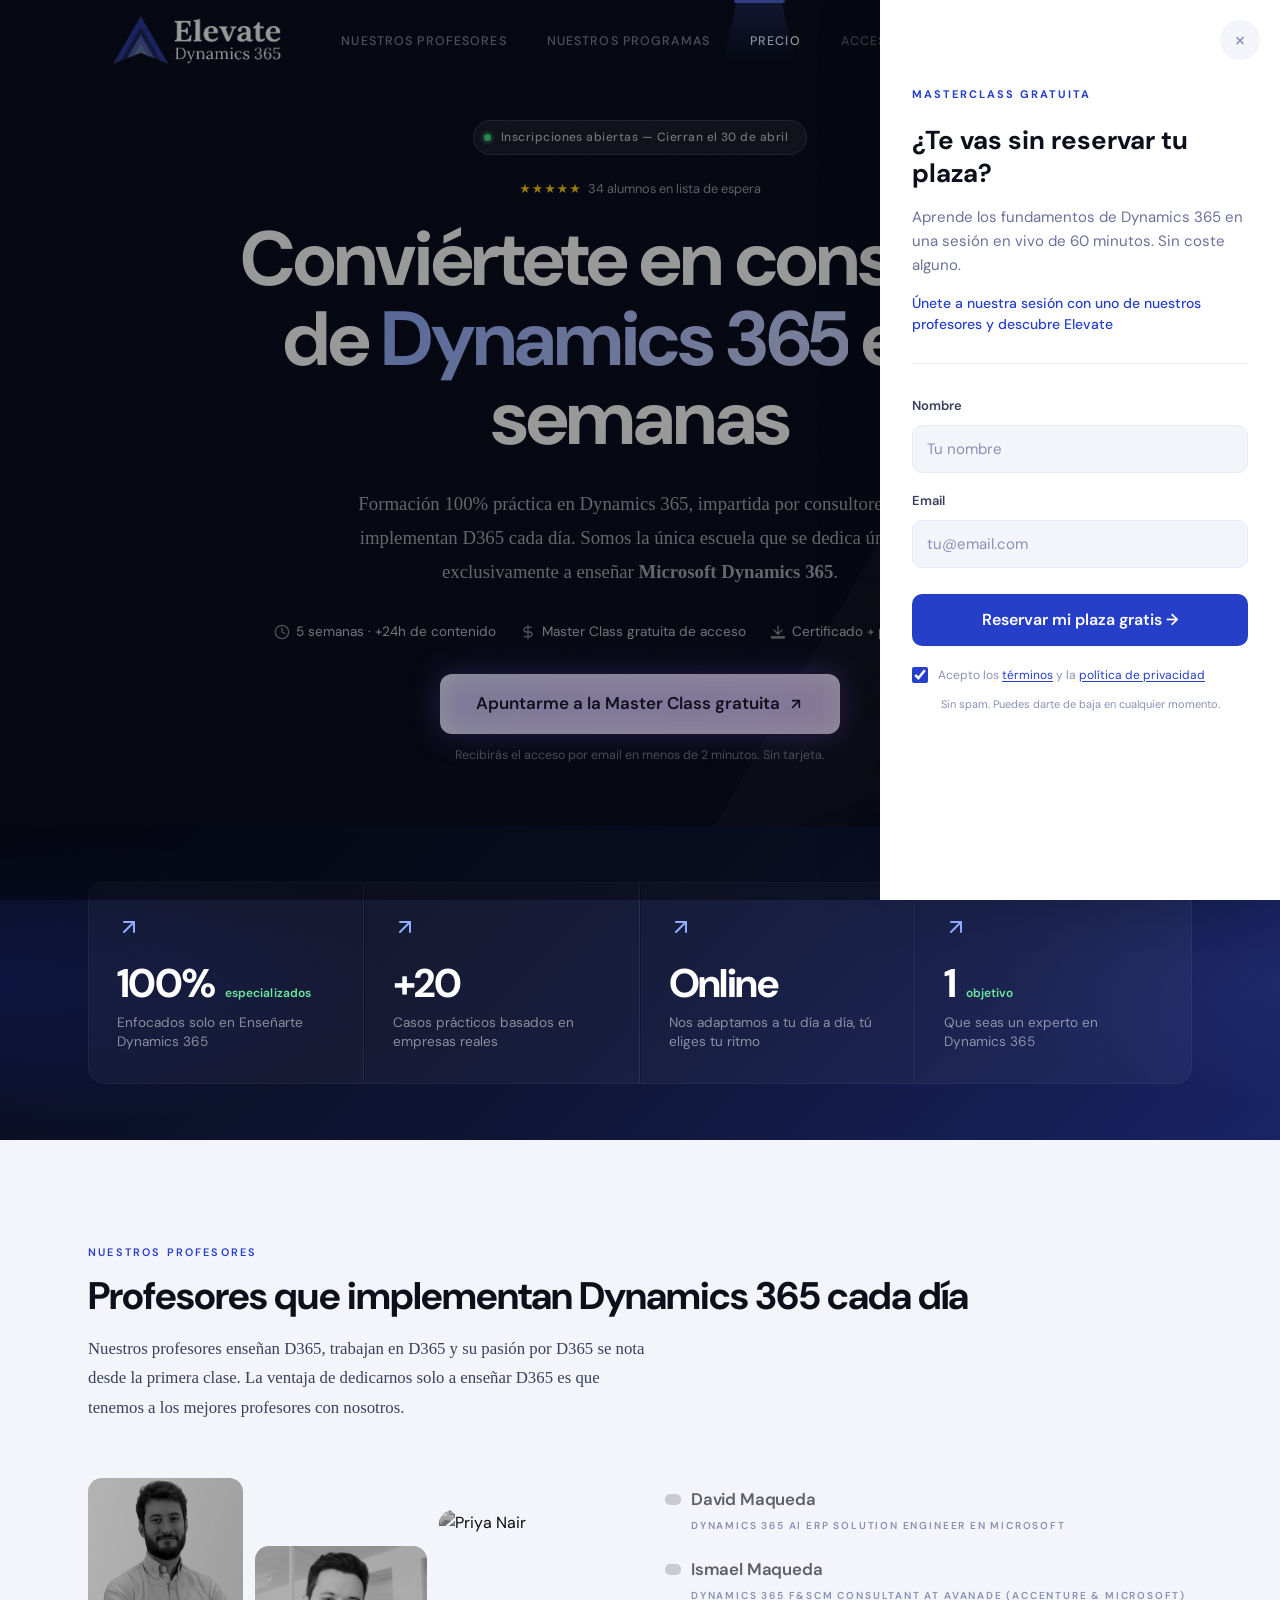
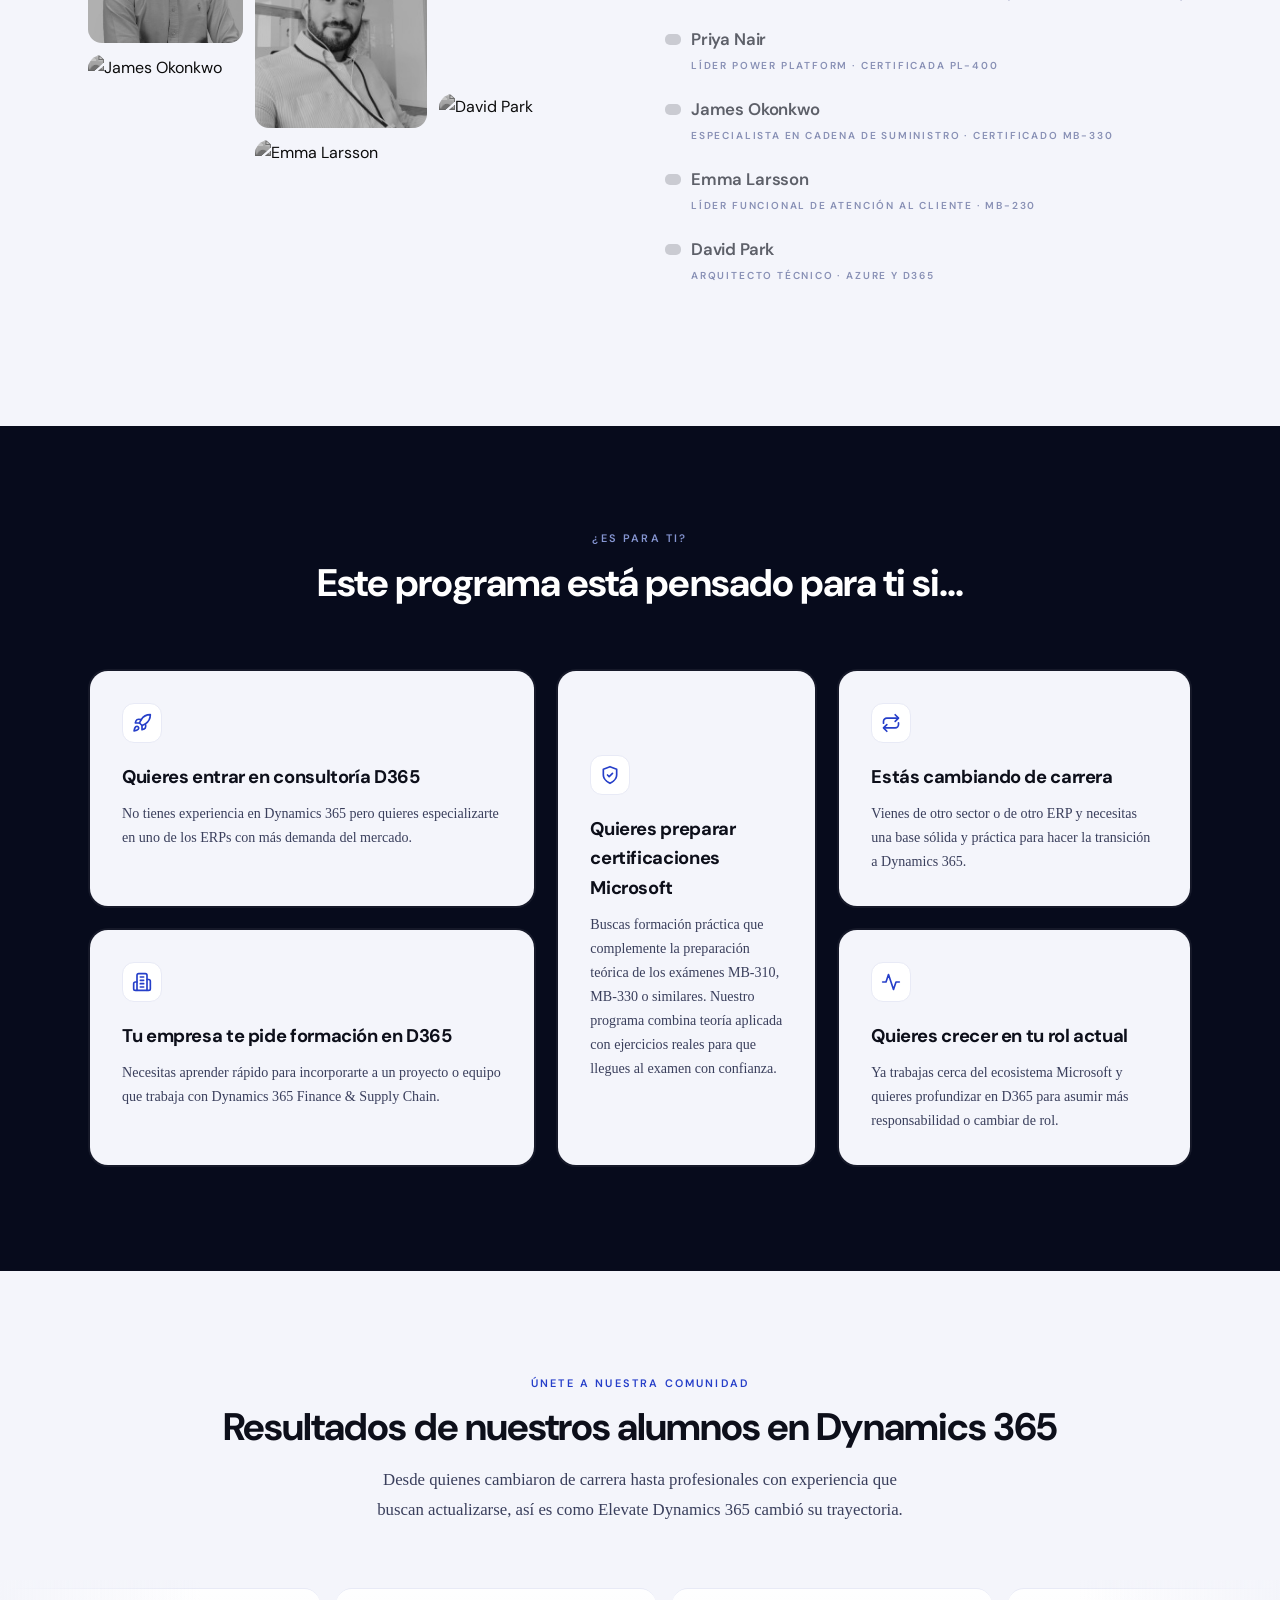
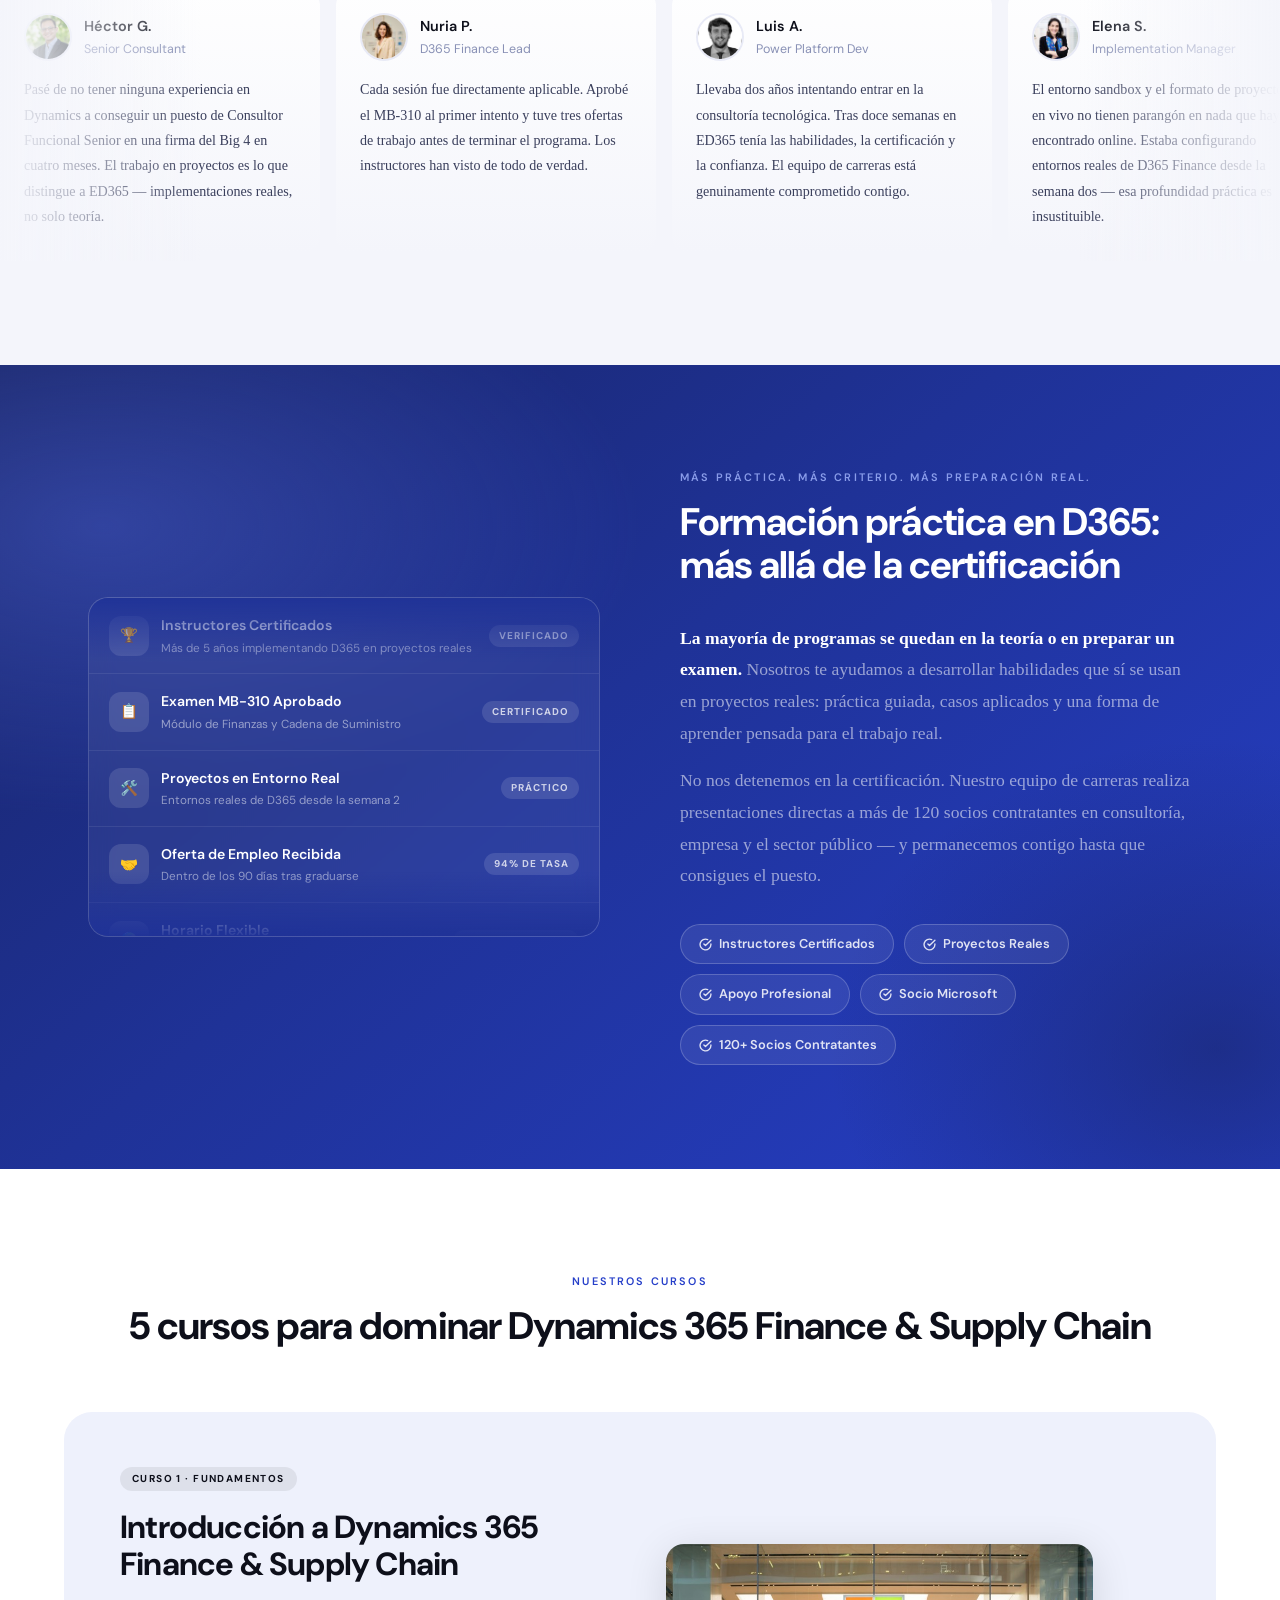
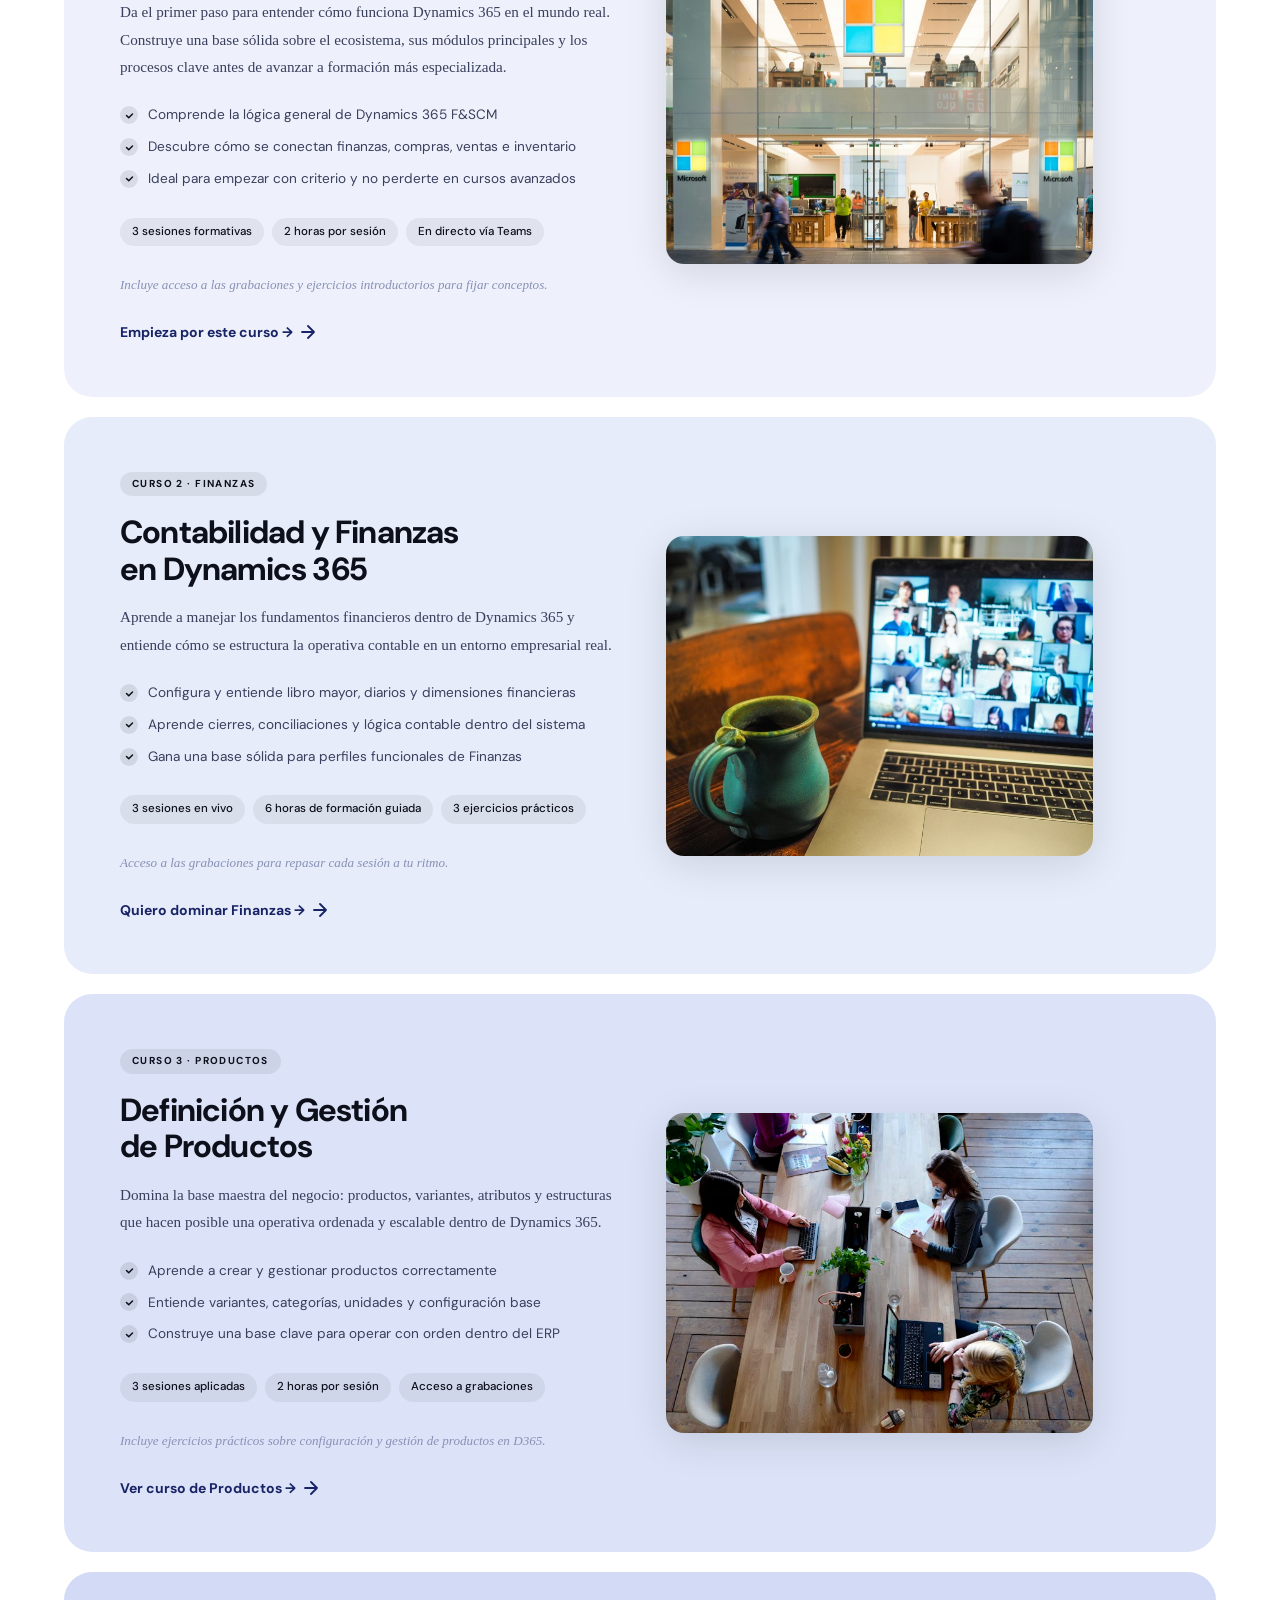
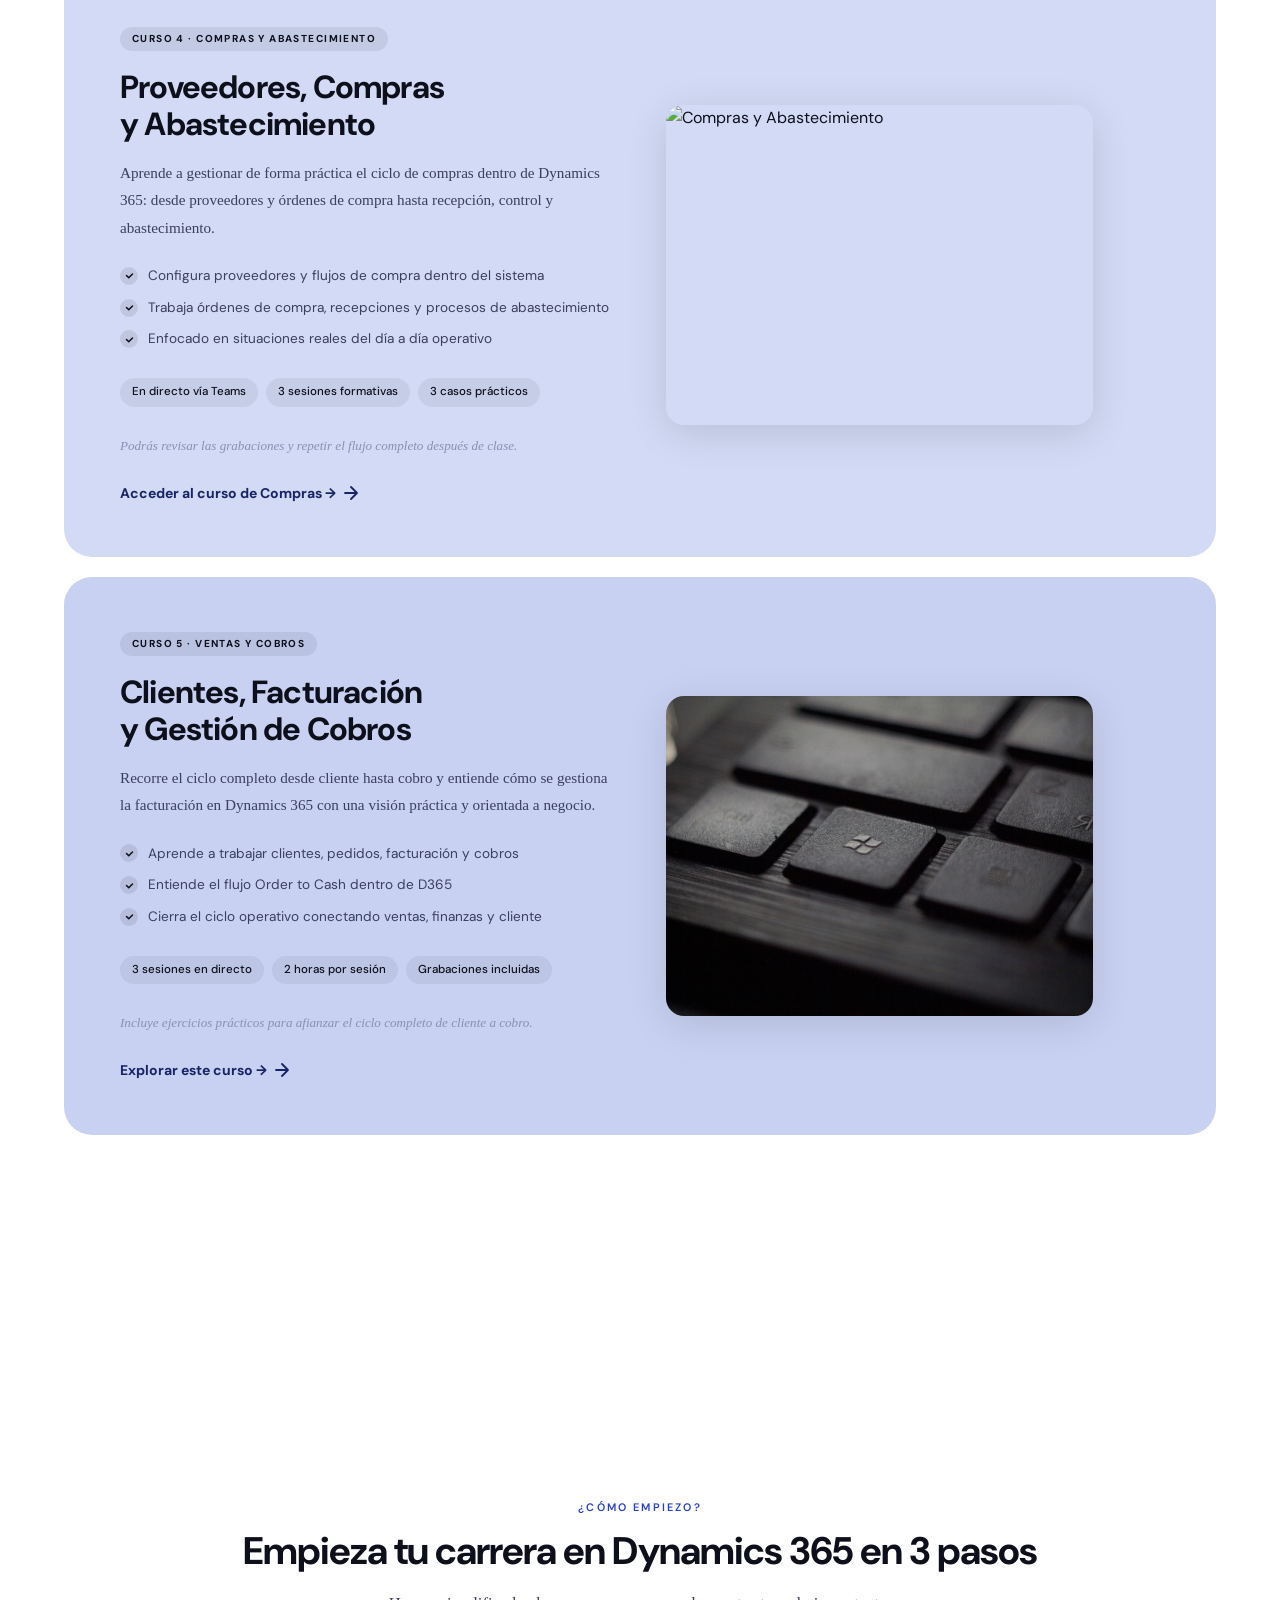
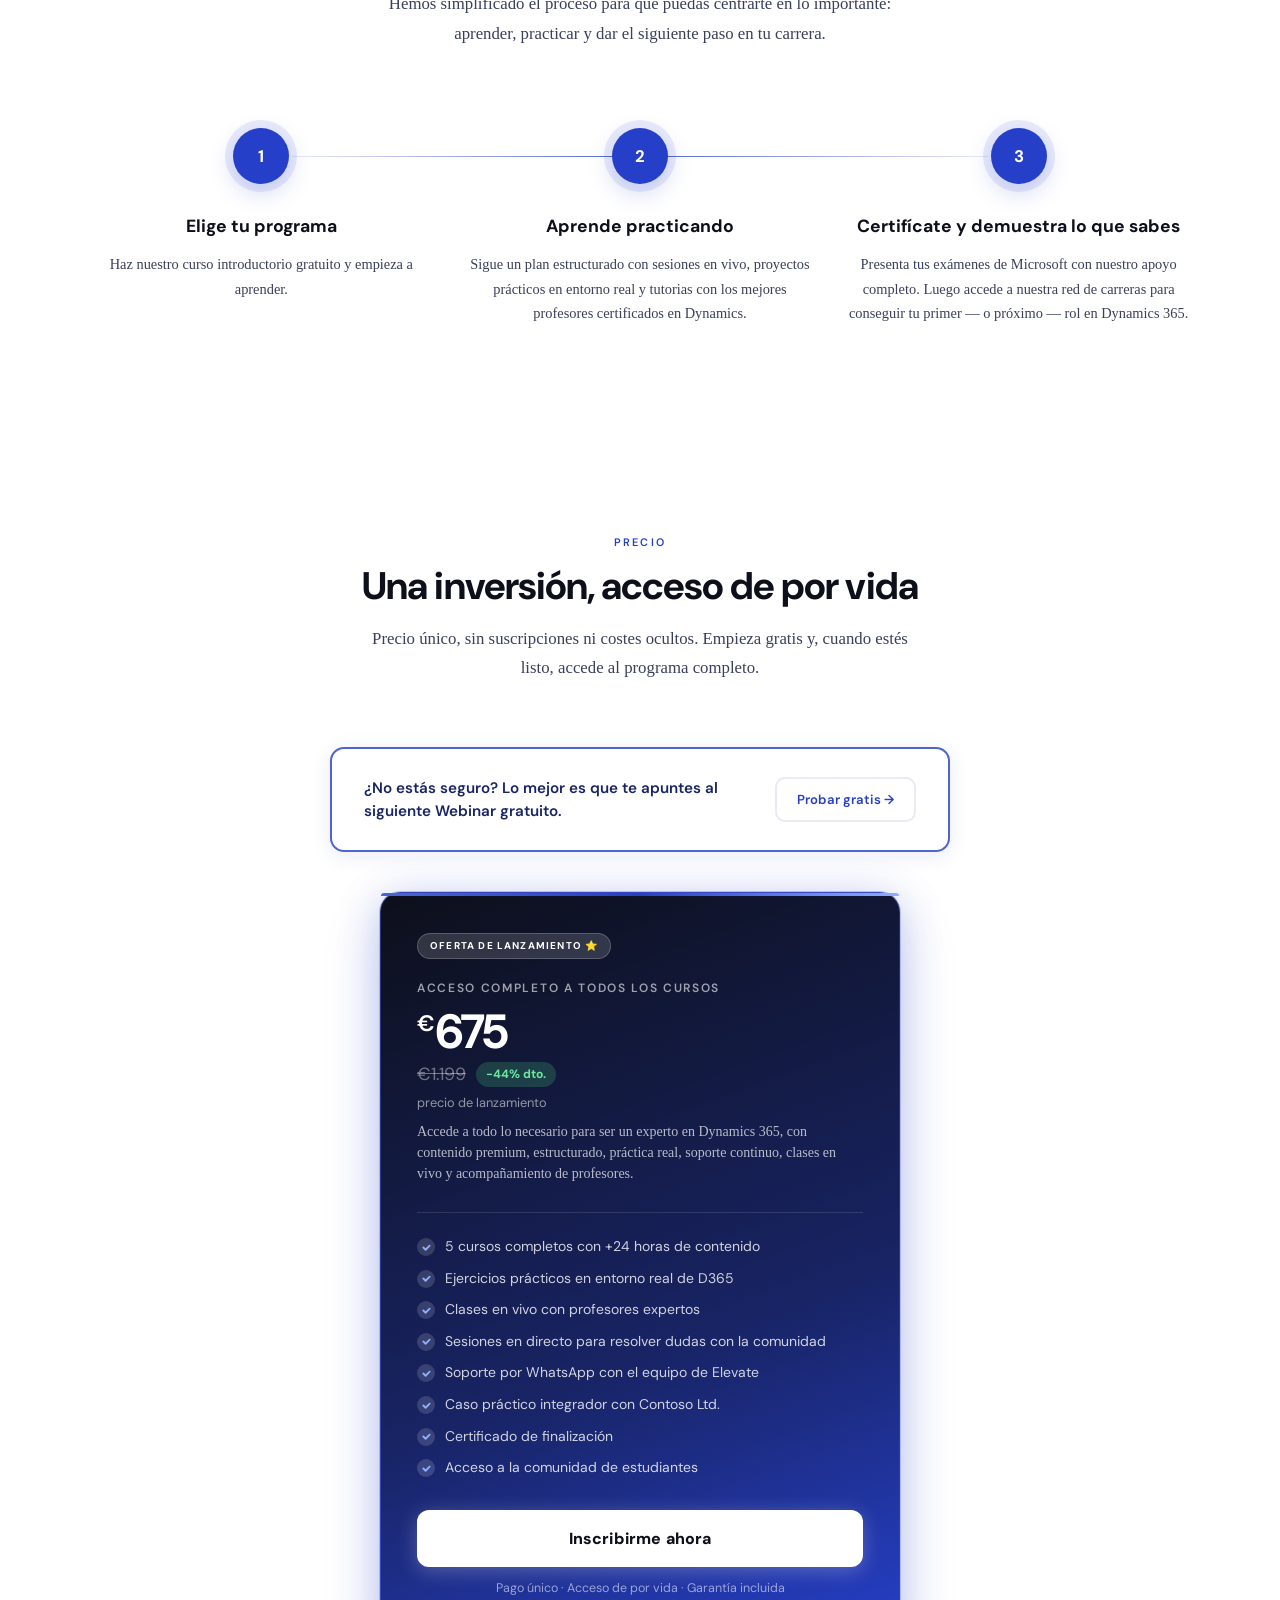
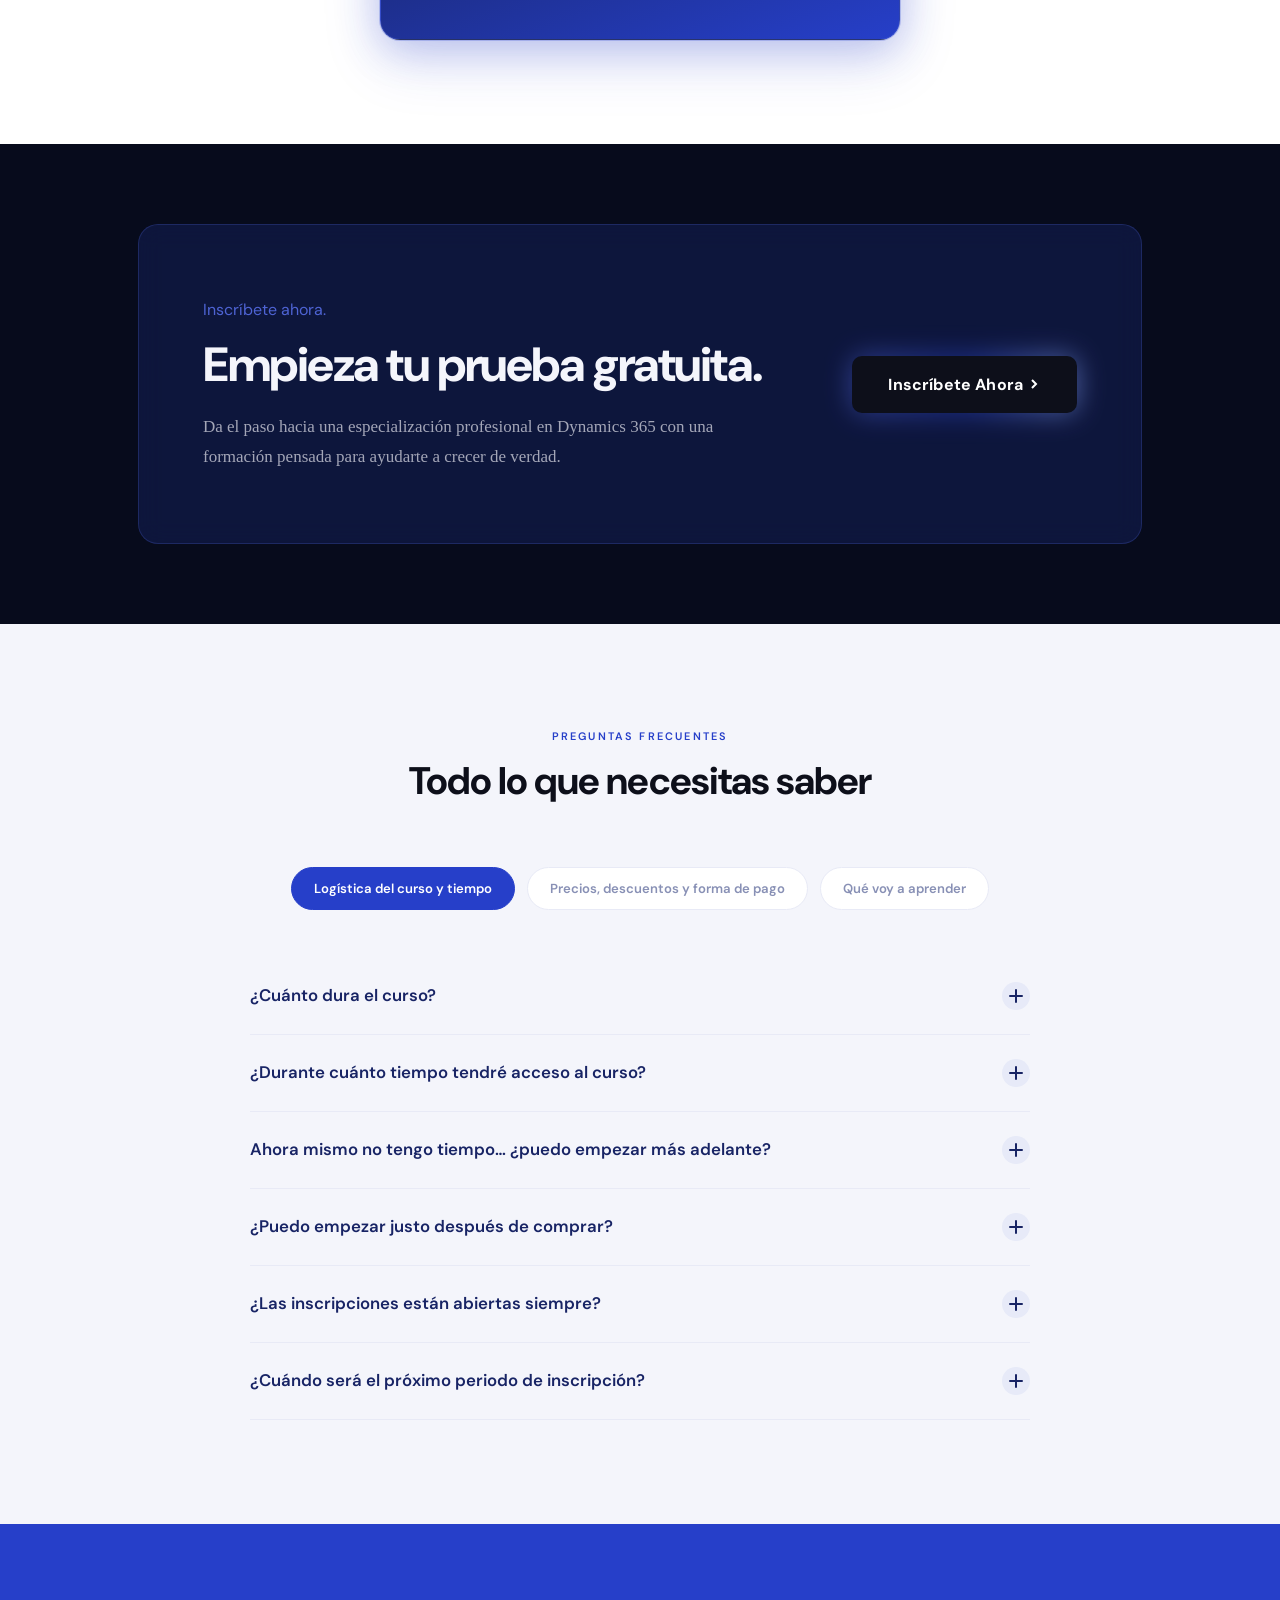
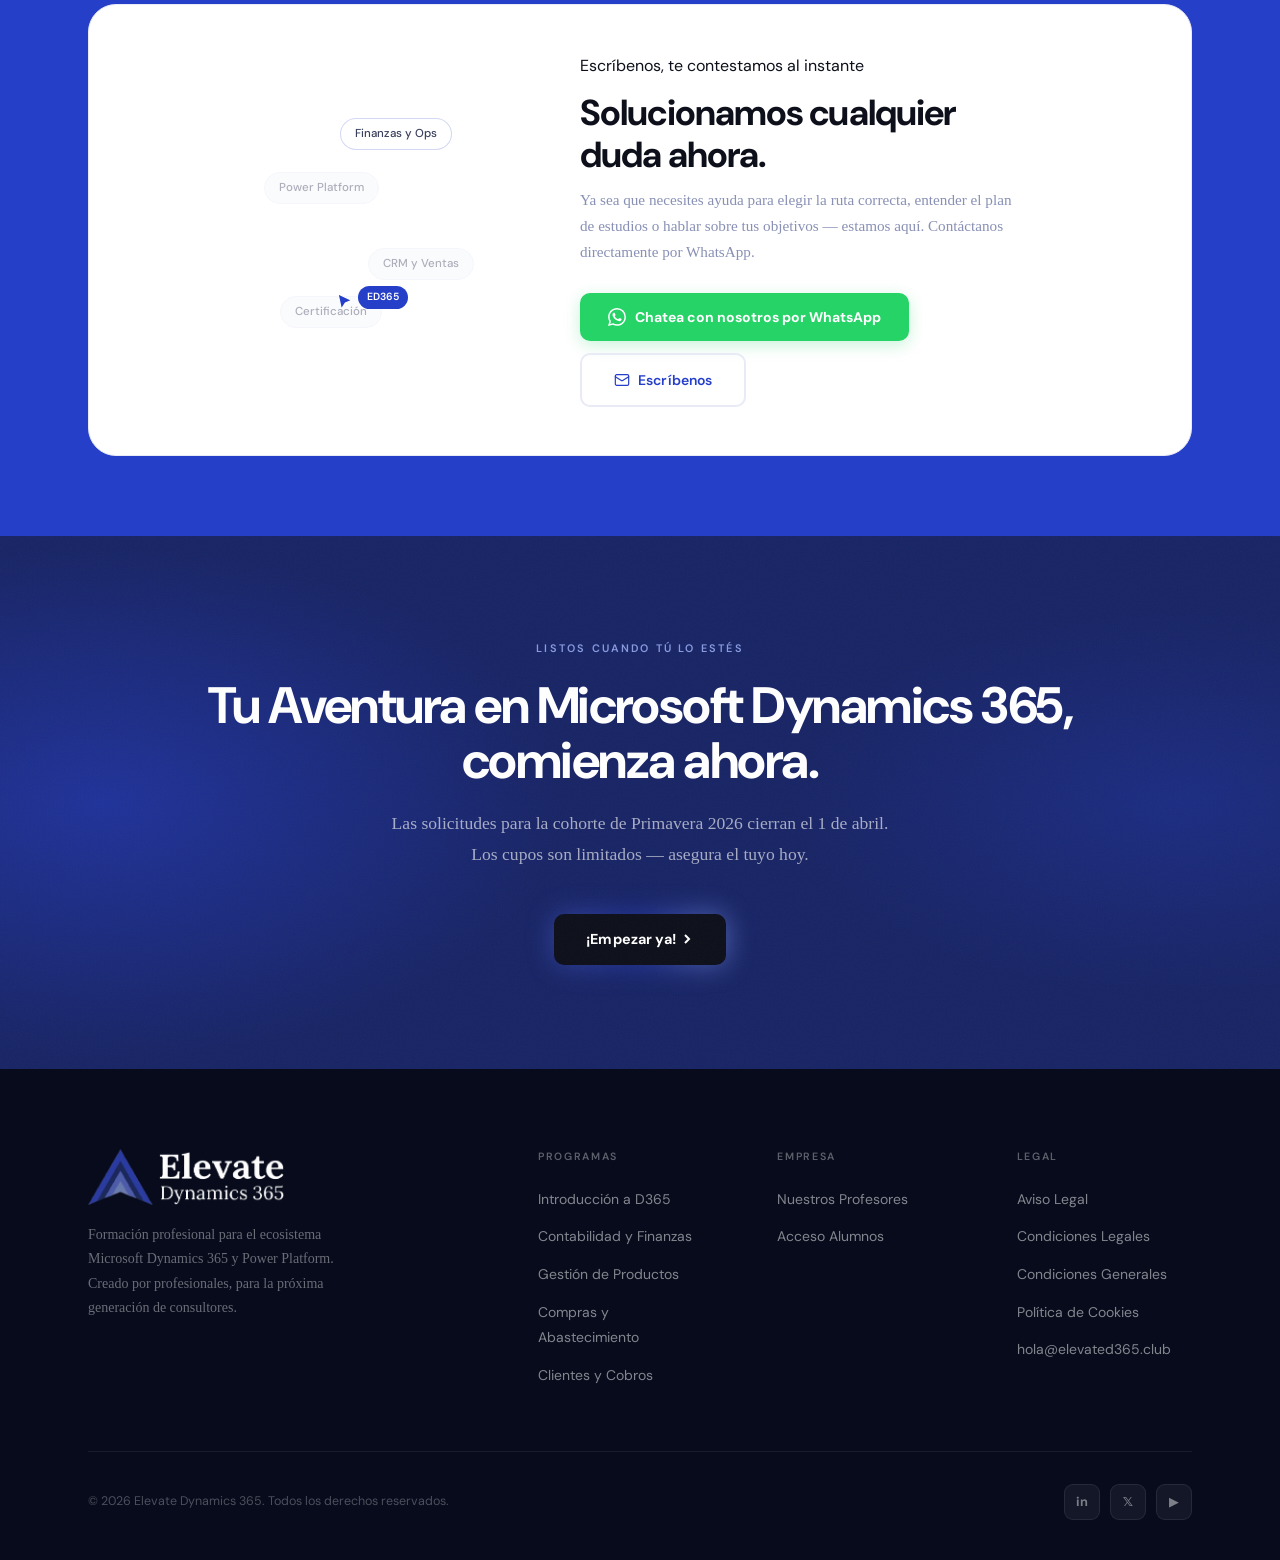
==== commit 0a950642: "Configure Google Ads conversion IDs: AW-18060087201 Co-Authored-By: Claude Opus 4.6 (1M context) <no" ====
--- a/index.html
+++ b/index.html
@@ -3,13 +3,13 @@
 <head>
   <meta charset="UTF-8">
   <meta name="viewport" content="width=device-width, initial-scale=1.0">
-  <!-- Google Ads Global Site Tag — Reemplaza AW-XXXXXXXXX con tu Conversion ID -->
-  <script async src="https://www.googletagmanager.com/gtag/js?id=AW-XXXXXXXXX"></script>
+  <!-- Google Ads Global Site Tag — Reemplaza AW-18060087201 con tu Conversion ID -->
+  <script async src="https://www.googletagmanager.com/gtag/js?id=AW-18060087201"></script>
   <script>
     window.dataLayer = window.dataLayer || [];
     function gtag(){dataLayer.push(arguments);}
     gtag('js', new Date());
-    gtag('config', 'AW-XXXXXXXXX');
+    gtag('config', 'AW-18060087201');
   </script>
   <title>Curso de Microsoft Dynamics 365 Finance &amp; Supply Chain | Elevate D365</title>
   <meta name="description" content="Curso de Microsoft Dynamics 365 Finance & Supply Chain. Formación práctica con consultores certificados, ejercicios en entorno real de D365, clases en vivo y acceso de por vida. Empieza gratis.">
